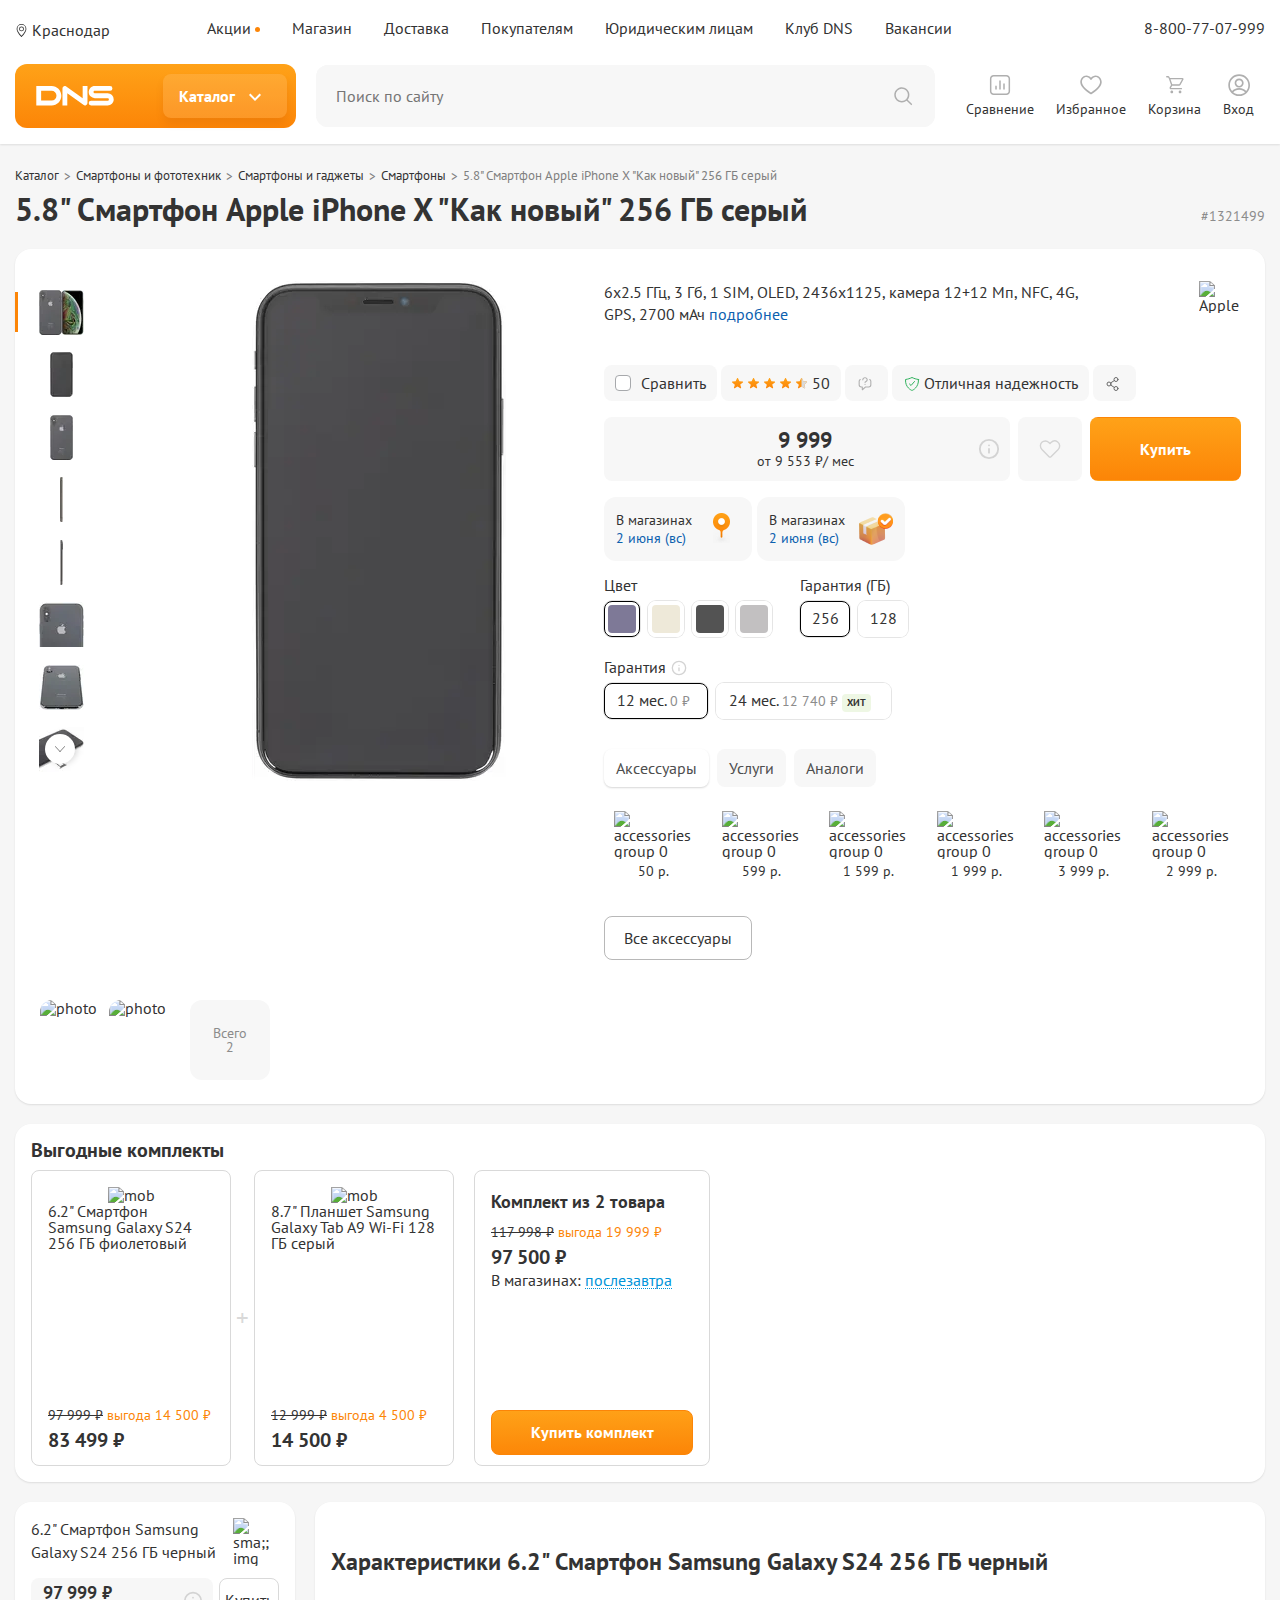
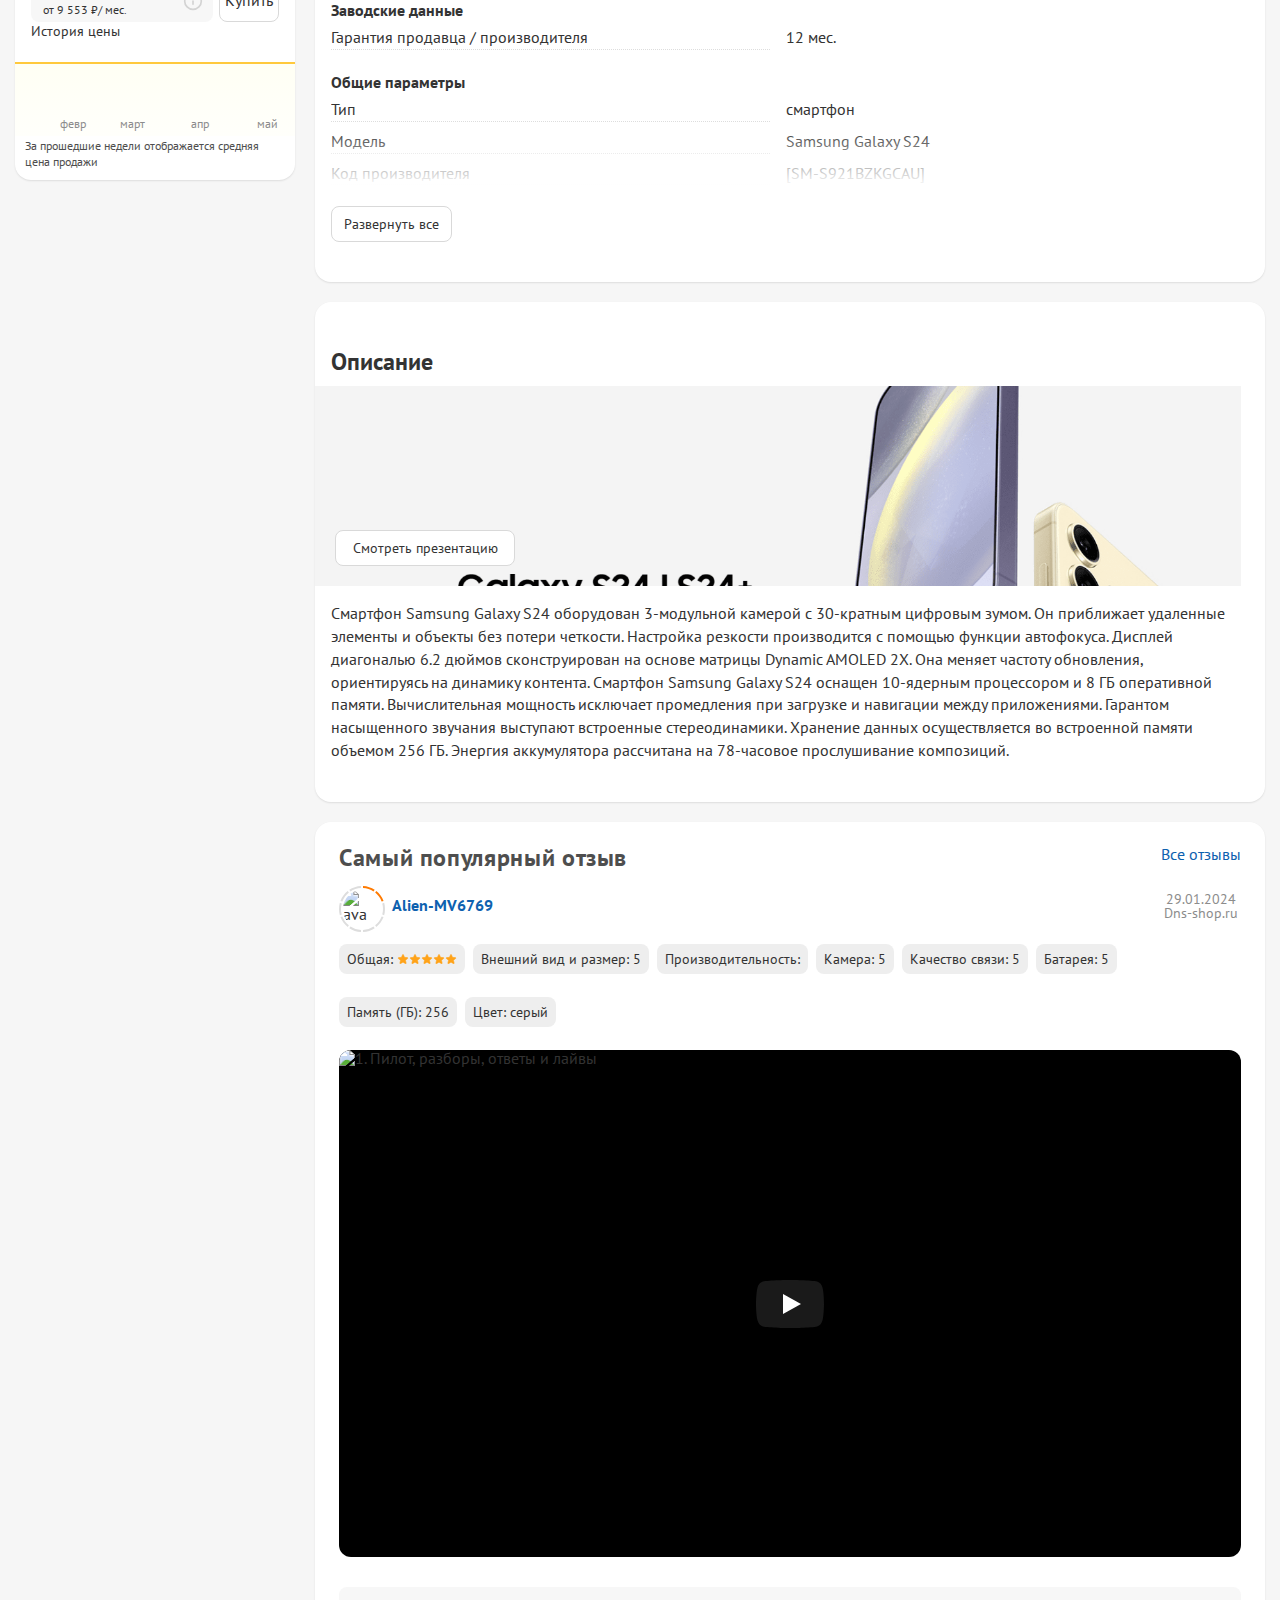
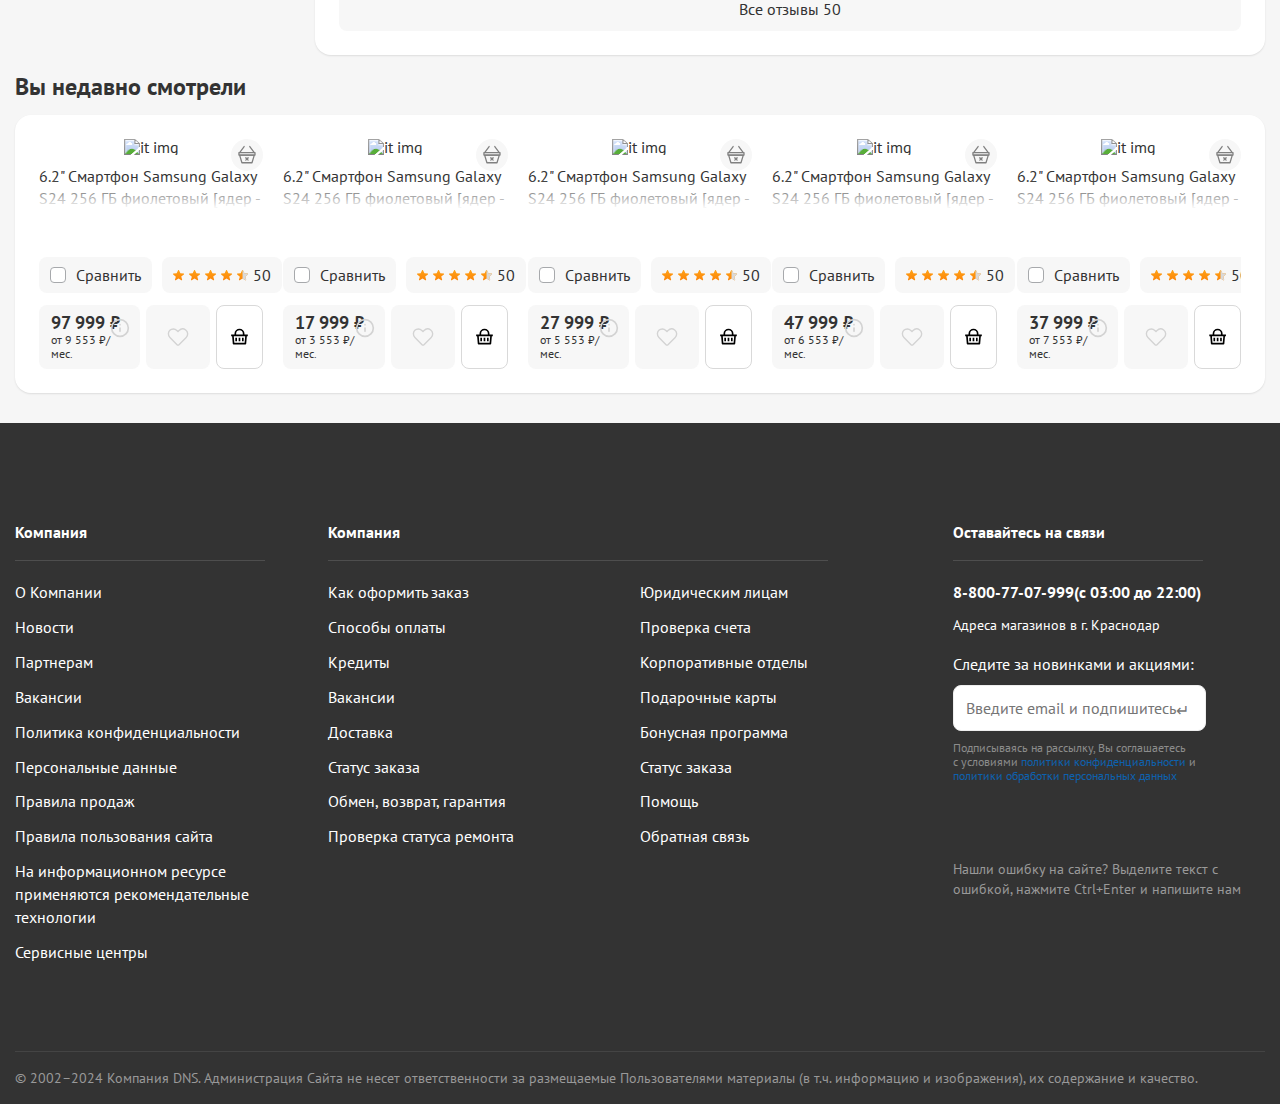
==== testOne.html @ 2e712038 "Add files via upload" ====
<!DOCTYPE html>
<html lang="ru">

<head>
	<title>Главная</title>
	<meta charset="UTF-8">
	<meta name="format-detection" content="telephone=no">
	<!-- <style>body{opacity: 0;}</style> -->
	<link rel="stylesheet" href="css/style.min.css?_v=20240530075408">
	<link rel="shortcut icon" href="favicon.ico">
	<!-- <meta name="robots" content="noindex, nofollow"> -->
	<meta name="viewport" content="width=device-width, initial-scale=1.0">
</head>

<body>
	<div class="wrapper">
		<div class="dns-test">
			<header class="header-dns header">
				<div class="header-dns__container">
					<div class="header-dns__top top-header">
						<div class="top-header__city">
							<button class="top-header__city-wrapper">
								<svg class="bi bi-geo-alt" fill="currentColor" height="16" viewBox="0 0 16 16" width="16" xmlns="http://www.w3.org/2000/svg">
									<path d="M12.166 8.94c-.524 1.062-1.234 2.12-1.96 3.07A31.493 31.493 0 0 1 8 14.58a31.481 31.481 0 0 1-2.206-2.57c-.726-.95-1.436-2.008-1.96-3.07C3.304 7.867 3 6.862 3 6a5 5 0 0 1 10 0c0 .862-.305 1.867-.834 2.94zM8 16s6-5.686 6-10A6 6 0 0 0 2 6c0 4.314 6 10 6 10z" />
									<path d="M8 8a2 2 0 1 1 0-4 2 2 0 0 1 0 4zm0 1a3 3 0 1 0 0-6 3 3 0 0 0 0 6z" />
								</svg> <span>Краснодар</span>
							</button>
						</div>
						<nav class="top-header__nav">
							<ul>
								<li class="top-header__item"><a href="#" class="li top-header__link top-header__link_active">Акции </a>
								</li>
								<li class="top-header__item"><a href="#" class="li top-header__link">Магазин</a></li>
								<li class="top-header__item"><a href="#" class="li top-header__link">Доставка</a></li>
								<li class="top-header__item"><a href="#" class="li top-header__link">Покупателям</a></li>
								<li class="top-header__item"><a href="#" class="li top-header__link">Юридическим лицам</a></li>
								<li class="top-header__item"><a href="#" class="li top-header__link">Клуб DNS</a></li>
								<li class="top-header__item"><a href="#" class="li top-header__link">Вакансии</a></li>
							</ul>
						</nav>
						<div class="top-header__contanc"><a href="tel:8-800-77-07-999" class="top-header__contact"><span>
									8-800-77-07-999</span><span class="top-header__contanct-block">c 03:00 до 22:00</span>
							</a>
						</div>
					</div>
					<div class="header-dns__bottom bottom-header" data-scroll-show>
						<div class='bottom-header__logo-menu'>
							<div class="bottom-header__logo"><span></span>
								<div class="bottom-header__tooltip">Вернуться на главную</div>
							</div>
							<div class="bottom-header__menu-btn"><span>Каталог<svg class="bottom-header__arrow-svg" width="24" height="24" viewBox="0 0 24 24" fill="none" xmlns="http://www.w3.org/2000/svg">
										<path d="M16.594 8.578L18 9.984L12 15.984L6 9.984L7.406 8.578L12 13.172L16.594 8.578Z" fill="#fff">
										</path>
									</svg></span> </div>
						</div>
						<div class="bottom-header__wrapper-inpt"><input type="search" placeholder="Поиск по сайту" name="поиск">
							<sapn class="bottom-header__search"><svg width="24" height="24" fill="none" xmlns="http://www.w3.org/2000/svg">
									<path fill-rule="evenodd" clip-rule="evenodd" d="M10.828 4.75a6.078 6.078 0 100 12.156 6.078 6.078 0 000-12.156zM3.25 10.828a7.578 7.578 0 1113.441 4.801l4.161 4.162a.75.75 0 11-1.06 1.06l-4.162-4.16a7.578 7.578 0 01-12.38-5.862z" fill="#AFAFAF"></path>
								</svg></sapn>
						</div>
						<nav class="bottom-header__nav">
							<a href="#" class="bottom-header__link"><span class="bottom-header__span"><svg width="22" height="22" viewBox="0 0 22 22" fill="none" xmlns="http://www.w3.org/2000/svg">
										<path fill-rule="evenodd" clip-rule="evenodd" d="M4.66797 2.41797C3.42518 2.41797 2.41797 3.42518 2.41797 4.66797V17.332C2.41797 18.5748 3.42518 19.582 4.66797 19.582H17.334C18.5767 19.582 19.5842 18.5747 19.585 17.3315V4.66797C19.585 3.42518 18.5778 2.41797 17.335 2.41797H4.66797ZM0.917969 4.66797C0.917969 2.59676 2.59676 0.917969 4.66797 0.917969H17.335C19.4062 0.917969 21.085 2.59676 21.085 4.66797V17.332C21.0837 19.4027 19.4053 21.082 17.334 21.082H4.66797C2.59676 21.082 0.917969 19.4032 0.917969 17.332V4.66797ZM11.001 6.25097C11.4152 6.25097 11.751 6.58675 11.751 7.00097V14.999C11.751 15.4132 11.4152 15.749 11.001 15.749C10.5868 15.749 10.251 15.4132 10.251 14.999V7.00097C10.251 6.58675 10.5868 6.25097 11.001 6.25097ZM15.001 9.24997C15.4152 9.24997 15.751 9.58576 15.751 9.99997L15.751 14.999C15.751 15.4132 15.4152 15.749 15.001 15.749C14.5868 15.749 14.251 15.4132 14.251 14.999L14.251 9.99997C14.251 9.58575 14.5868 9.24997 15.001 9.24997ZM7.00097 11.583C7.41518 11.583 7.75097 11.9188 7.75097 12.333V14.999C7.75097 15.4132 7.41518 15.749 7.00097 15.749C6.58676 15.749 6.25097 15.4132 6.25097 14.999V12.333C6.25097 11.9188 6.58676 11.583 7.00097 11.583Z" fill="#AFAFAF"></path>
									</svg></span>
								<span>Сравнение</span>
							</a>
							<a href="#" class="bottom-header__link"><span class="bottom-header__span"><svg width="22" height="22" viewBox="0 0 20 18" fill="none" xmlns="http://www.w3.org/2000/svg">
										<path fill-rule="evenodd" clip-rule="evenodd" d="M0.25 6.36912C0.25 3.07041 2.65767 0.25 5.79925 0.25C7.49913 0.25 8.99404 1.08608 10 2.36847C11.0059 1.08613 12.5006 0.25 14.1996 0.25C17.3423 0.25 19.75 3.07167 19.75 6.36912C19.75 7.69532 19.2489 8.97129 18.5251 10.1284C17.7997 11.2883 16.8229 12.3733 15.8015 13.3326C13.7592 15.2508 11.4589 16.7397 10.3901 17.3906C10.1504 17.5365 9.84927 17.5365 9.60965 17.3904C8.54109 16.7391 6.24079 15.2501 4.19851 13.3322C3.17709 12.3729 2.20033 11.288 1.47488 10.1283C0.751138 8.97123 0.25 7.69533 0.25 6.36912ZM5.79925 1.75C3.63983 1.75 1.75 3.73625 1.75 6.36912C1.75 7.31789 2.11117 8.31698 2.74658 9.33278C3.38027 10.3458 4.25947 11.3316 5.22537 12.2387C6.94066 13.8496 8.86662 15.1546 10.0001 15.8678C11.1335 15.1552 13.0594 13.8502 14.7746 12.2392C15.7405 11.3321 16.6197 10.3462 17.2534 9.33299C17.8888 8.31707 18.25 7.3179 18.25 6.36912C18.25 3.73751 16.3602 1.75 14.1996 1.75C12.7203 1.75 11.3843 2.66549 10.6719 4.10155C10.5452 4.35679 10.2849 4.51824 10 4.51824C9.71508 4.51824 9.45476 4.35679 9.32813 4.10155C8.61575 2.66559 7.2798 1.75 5.79925 1.75Z" fill="#AFAFAF"></path>
									</svg></span>
								<span>Избранное</span>
							</a> <a href="#" class="bottom-header__link"><span class="bottom-header__span"><svg data-v-5d9baa8c="" width="24" height="24" viewBox="0 0 24 24" fill="none" xmlns="http://www.w3.org/2000/svg">
										<path data-v-5d9baa8c="" fill-rule="evenodd" clip-rule="evenodd" d="M2.25 3C2.25 2.58579 2.58579 2.25 3 2.25H4.38197C5.04482 2.25 5.65078 2.6245 5.94721 3.21738L5.27639 3.55279L5.94721 3.21738L6.46353 4.25H20.1384C21.0982 4.25 21.6999 5.28685 21.2237 6.12017L17.9391 11.8682C17.6275 12.4135 17.0477 12.75 16.4197 12.75H8.91567L7.59225 14.8675C7.48818 15.034 7.60789 15.25 7.80425 15.25H19C19.4142 15.25 19.75 15.5858 19.75 16C19.75 16.4142 19.4142 16.75 19 16.75H7.80425C6.42974 16.75 5.59176 15.2381 6.32025 14.0725L7.67159 11.9103L5.30898 5.295L4.60557 3.8882C4.56322 3.8035 4.47666 3.75 4.38197 3.75H3C2.58579 3.75 2.25 3.41421 2.25 3ZM7.06427 5.75L9.02855 11.25H16.4197C16.5094 11.25 16.5922 11.2019 16.6368 11.124L19.7076 5.75H7.06427ZM10 19.5C10 20.3284 9.32843 21 8.5 21C7.67157 21 7 20.3284 7 19.5C7 18.6716 7.67157 18 8.5 18C9.32843 18 10 18.6716 10 19.5ZM17.5 21C18.3284 21 19 20.3284 19 19.5C19 18.6716 18.3284 18 17.5 18C16.6716 18 16 18.6716 16 19.5C16 20.3284 16.6716 21 17.5 21Z" fill="#AFAFAF"></path>
									</svg></span>
								<span>Корзина</span>
							</a> <a href="#" class="bottom-header__link"><span class="bottom-header__span"><svg width="15" height="15" viewBox="0 0 20 20" fill="none" xmlns="http://www.w3.org/2000/svg">
										<path fill-rule="evenodd" clip-rule="evenodd" d="M10.125 1.76923C5.51024 1.76923 1.76923 5.51024 1.76923 10.125C1.76923 12.1529 2.49164 14.0121 3.69315 15.4592C5.1592 13.9599 7.12901 12.7237 10.125 12.7237C13.1196 12.7237 15.0895 13.9501 16.5577 15.4581C17.7587 14.0112 18.4808 12.1524 18.4808 10.125C18.4808 5.51024 14.7398 1.76923 10.125 1.76923ZM15.4857 16.5347C14.2262 15.2338 12.6195 14.2429 10.125 14.2429C7.63336 14.2429 6.026 15.24 4.76528 16.5356C6.21605 17.7498 8.08517 18.4808 10.125 18.4808C12.1653 18.4808 14.0348 17.7495 15.4857 16.5347ZM0.25 10.125C0.25 4.67119 4.67119 0.25 10.125 0.25C15.5788 0.25 20 4.67119 20 10.125C20 15.5788 15.5788 20 10.125 20C4.67119 20 0.25 15.5788 0.25 10.125ZM10.125 5.60724C8.68978 5.60724 7.52631 6.77071 7.52631 8.20593C7.52631 9.64114 8.68978 10.8046 10.125 10.8046C11.5602 10.8046 12.7237 9.64114 12.7237 8.20593C12.7237 6.77071 11.5602 5.60724 10.125 5.60724ZM6.00708 8.20593C6.00708 5.93166 7.85073 4.08801 10.125 4.08801C12.3993 4.08801 14.2429 5.93166 14.2429 8.20593C14.2429 10.4802 12.3993 12.3238 10.125 12.3238C7.85073 12.3238 6.00708 10.4802 6.00708 8.20593Z" fill="#AFAFAF"></path>
									</svg></span>
								<span>Вход</span>
							</a>
						</nav>
					</div>

				</div>
			</header>
			<main class="page">
				<div class="page__container">
					<div class="page__breadcrumb"><a href="#" class="page__item-breadcrumb">Каталог</a><a href="#">Смартфоны
							и фототехник</a><a>Смартфоны и гаджеты</a><a href="#">Смартфоны</a><a href="#">5.8" Смартфон Apple
							iPhone X "Как новый" 256 ГБ серый</a>
					</div>
					<h1 class="page__title">5.8" Смартфон Apple iPhone X "Как новый" 256 ГБ серый</h1>
					<div class="page__wrapper-contetn">
						<div class="page__code-id">#1321499</div>
						<div class="page__w-t">
							<div class="page__slider slider-item">
								<div class="page__slider-wrapper">
									<div class="slider-th__slider">
										<div class="slider-th__swiper">
											<div class=" slider-th__slide _active-slide" data-id-img="0">
												<img src="img/slider-dns/11.webp" data-id-img="0" />
											</div>
											<div class=" slider-th__slide " data-id-img="1">
												<img src="img/slider-dns/22.webp" data-id-img="1" />
											</div>
											<div class=" slider-th__slide" data-id-img="2">
												<img src="img/slider-dns/33.webp" data-id-img="2" />
											</div>
											<div class=" slider-th__slide" data-id-img="3">
												<img src="img/slider-dns/44.webp" data-id-img="3" />
											</div>
											<div class=" slider-th__slide" data-id-img="4">
												<img src="img/slider-dns/55.webp" data-id-img="4" />
											</div>
											<div class=" slider-th__slide" data-id-img="5">
												<img src="img/slider-dns/66.webp" data-id-img="5" />
											</div>
											<div class=" slider-th__slide" data-id-img="6">
												<img src="img/slider-dns/77.webp" data-id-img="6" />
											</div>
											<div class=" slider-th__slide" data-id-img="7">
												<img src="img/slider-dns/88.webp" data-id-img="7" />
											</div>
											<div class=" slider-th__slide" data-id-img="8">
												<img src="img/slider-dns/99.webp" data-id-img="8" />
											</div>
											<div class=" slider-th__slide" data-id-img="9">
												<img src="img/slider-dns/100.webp" data-id-img="9" />
											</div>
										</div>
										<div class="slider-th__nav">
											<div class="slider-th__prev">


												<?xml version="1.0" ?>

											</div>
											<div class="slider-th__next"></div>
										</div>
									</div>
								</div>

								<div class="page__img-slide"><img src="img/slider-dns/1.webp" alt="slide"></div>

							</div>
							<div class="page__it-info info-item">
								<div class="info-item__top">
									<div class="info-item__text-top">6x2.5 ГГц, 3 Гб, 1 SIM, OLED, 2436x1125, камера 12+12 Мп,
										NFC,
										4G, GPS, 2700 мАч <a href="#" class="info-item__link-top">подробнее</a></div>
									<div class="info-item__item-logo">
										<img src="https://c.dns-shop.ru/thumb/st4/fit_width/110/110/74ca1444edfa41244a89db6cdf449be9/9dc3e2df9326ce99e332feb4ee5f86ef3e2d7612ef75ea927683d6d7c70e6a9b.png" alt="Apple">
									</div>
								</div>
								<div class="info-item__one-block">
									<div class="checkbox info-item__checkbox">
										<input id="c_1" data-error="Ошибка" class="checkbox__input" type="checkbox" value="1" name="form[]">
										<label for="c_1" class="checkbox__label"><span class="checkbox__text">Сравнить</span></label>
									</div>
									<a href="#" class="info-item__rating">
										<div class="info-item__it-rat"></div>
										<div class="info-item__it-rat"></div>
										<div class="info-item__it-rat"></div>
										<div class="info-item__it-rat"></div>
										<div class="info-item__it-rat info-item__it-rat_fin"></div>
										<span>50</span>
									</a>
									<a href="#" class="info-item__ques"></a>
									<a href="#" class="info-item__reliability">Отличная надежность</a>
									<a href="#" class="info-item__share"></a>
								</div>
								<div class="info-item__two-block">
									<button class="info-item__price-block">
										<div class="info-item__price">9 999</div>
										<div class="info-item__split">от 9 553 ₽/ мес</div>
									</button>
									<div class="info-item__favorite"></div>
									<button class="info-item__buy-btn">Купить</button>
								</div>
								<div class="info-item__three-block">
									<div class="info-item__tb-m">
										<div class="info-item__tt">В магазинах</div>
										<a href="#" class="info-item__tdl">2 июня (вс)</a>
									</div>
									<div class="info-item__tb-m info-item__tb-m_box">
										<div class="info-item__tt">В магазинах</div>
										<a href="#" class="info-item__tdl">2 июня (вс)</a>
									</div>
								</div>

								<div class="info-item__four">
									<div>
										<div class="info-item__four-title">Цвет</div>
										<div class="options">
											<div class="options__item">
												<input hidden id="o_123" class="options__input" checked type="radio" value="1" name="option">
												<label for="o_123" class="options__label"><span class="options__text"></span></label>
											</div>
											<div class="options__item">
												<input hidden id="o_2222" class="options__input" type="radio" value="2" name="option">
												<label for="o_2222" class="options__label options__label_two"><span class="options__text"></span></label>
											</div>
											<div class="options__item">
												<input hidden id="o_3333" class="options__input" type="radio" value="3" name="option">
												<label for="o_3333" class="options__label options__label_tree"><span class="options__text"></span></label>
											</div>
											<div class="options__item">
												<input hidden id="o_4444" class="options__input" type="radio" value="4" name="option">
												<label for="o_4444" class="options__label options__label_four"><span class="options__text"></span></label>
											</div>
										</div>
									</div>
									<div>
										<div class="info-item__four-title">Гарантия (ГБ)</div>
										<div class="options">
											<div class="options__item">
												<input hidden id="o_11" class="options__input" checked type="radio" value="1" name="option2">
												<label for="o_11" class="options__label options__label_five"><span class="options__text"></span></label>
											</div>
											<div class="options__item">
												<input hidden id="o_22" class="options__input" type="radio" value="2" name="option2">
												<label for="o_22" class="options__label options__label_six"><span class="options__text"></span></label>
											</div>
										</div>
									</div>
								</div>
								<div class="info-item__five">
									<div class="info-item__four-title info-item__four-title_ii">Гарантия</div>
									<div class="options">
										<div class="options__item">
											<input hidden id="o_111" class="options__input" checked type="radio" value="1" name="option3">
											<label for="o_111" class="options__label options__label_seven"><span class="options__text">12 мес.
													<span class="options__text_gray">0 ₽</span></span></label>
										</div>
										<div class="options__item">
											<input hidden id="o_222" class="options__input" type="radio" value="2" name="option3">
											<label for="o_222" class="options__label options__label_eati"><span class="options__text">24 мес.
													<span class="options__text_gray"> 12 740 ₽</span>
													<span class="options__text_hit">ХИТ</span></span></label>
										</div>
									</div>
								</div>
								<div class="info-item__six">
									<button class="info-item__sb info-item__sb_actv">Аксессуары</button>
									<button class="info-item__sb">Услуги</button>
									<button class="info-item__sb">Аналоги</button>
								</div>
								<div class="info-item__seven">
									<a href="#" class="info-item__slink">
										<div><img src="https://c.dns-shop.ru/thumb/st1/fit/50/50/50a514a323d9f4829927a624447170f7/bffe29e70b9fde2b988618e23512e57cf1388b3bcfd261fb86c359dccea4d9c7.jpg.webp" alt="accessories group 0"></div>
										<div class="info-item__sprice">50 p.</div>
									</a>
									<a href="#" class="info-item__slink">
										<div><img src="https://c.dns-shop.ru/thumb/st4/fit/50/50/7d91aff4eb0056a418ef018da6849f6f/51b696cea40fa5442dbaf851234b5c8f4166e314b988348ef5434af71cd098be.jpg.webp" alt="accessories group 0"></div>
										<div class="info-item__sprice">599 p.</div>
									</a>
									<a href="#" class="info-item__slink">
										<div><img src="https://c.dns-shop.ru/thumb/st4/fit/50/50/b222c27f23176c4e78f4c47278a4ac1c/953ad7db5b810bb8e6006ac7880217c45f94dd229622e49cb380b69e44bb3226.jpg.webp" alt="accessories group 0"></div>
										<div class="info-item__sprice">1 599 p.</div>
									</a>
									<a href="#" class="info-item__slink">
										<div><img src="https://c.dns-shop.ru/thumb/st4/fit/50/50/e4bf60add392683ba16f649fe902e634/4d2b28f23a37b96c02f2fb6d00295d0aa4496bca8b3d3540855f6e97065ef799.jpg.webp" alt="accessories group 0"></div>
										<div class="info-item__sprice">1 999 p.</div>
									</a>
									<a href="#" class="info-item__slink">
										<div><img src="https://c.dns-shop.ru/thumb/st4/fit/50/50/906c4fe2b5c2c4ff4cb7cb70dda93ca9/cc04bc79ce8b492f72ab381a26ed65d745dc2d19c963ba30971cfedaf474292c.jpg.webp" alt="accessories group 0"></div>
										<div class="info-item__sprice">3 999 p.</div>
									</a>
									<a href="#" class="info-item__slink">
										<div><img src="https://c.dns-shop.ru/thumb/st4/fit/50/50/cd514d409f6ce267c31c5000ec3f53d7/8f138f94d31dd8c830b0caf6150995cf8ebb827f0b30a9a0667cc4db58e94e9d.jpg.webp" alt="accessories group 0"></div>
										<div class="info-item__sprice">2 999 p.</div>
									</a>
								</div>
								<a href="#" class="info-item__all-acc">Все аксессуары</a>
							</div>
						</div>
						<div class="page__bottom"><img src="https://c.dns-shop.ru/thumb/st4/crop/80/80/d093c20e916c4c80069b39b39b9e9e21/a7000b8209a0178cbed8803bba39d57db4cda8cedee566d67f6c349f0269256c.jpeg.webp" alt="photo"><img src="https://c.dns-shop.ru/thumb/st4/crop/80/80/36ea8f4e72b0ae074b64371eec7c348d/8cdefee8090daf55e63669af47abcda0de5eb106c14c6894d70c6459800ad05b.jpeg.webp" alt="photo">
							<a href="#" class="page__all-photo">Всего<br>
								2</a>
						</div>
					</div>
					<div class="page__wrapper-contetn _pn">
						<div class="page__two-b it-card">
							<div class="it-card__title">Выгодные комплекты</div>

							<div class="it-card__items">
								<div class="it-card__item">
									<div class="it-card__img">
										<img src="https://c.dns-shop.ru/thumb/st1/fit/200/200/b96ee0386df2f5383b995136b10d669a/b0571f1fd2a3e586a802da8d1c94b84eed285d37c9169cd7ab068cb5fb10b948.jpg" alt="mob">
									</div>
									<a href="#" class="it-card__link">6.2" Смартфон Samsung Galaxy S24 256 ГБ фиолетовый</a>
									<div class="it-card__bottom">
										<span>
											97 999 ₽</span>
										<span>выгода 14 500 ₽</span>
									</div>
									<div class="it-card__price">83 499 ₽</div>
								</div>
								<div class="it-card__plus">+</div>
								<div class="it-card__item">
									<div class="it-card__img">
										<img src="https://c.dns-shop.ru/thumb/st1/fit/200/200/1edd7a24982a9e755522bee86704f031/1c51d67f77116bbc3c819a7856e869faf488189f24279b54eaba0eb193b5f093.jpg" alt="mob">
									</div>
									<a href="#" class="it-card__link">8.7" Планшет Samsung Galaxy Tab A9 Wi-Fi 128 ГБ серый</a>
									<div class="it-card__bottom">
										<span>
											12 999 ₽</span>
										<span>выгода 4 500 ₽</span>
									</div>
									<div class="it-card__price">14 500 ₽</div>
								</div>
								<div class="it-card__item it-card__item_f">

									<div class="it-card__tit">Комплект из 2 товара</div>
									<div class="it-card__bottom">
										<span>
											117 998 ₽</span>
										<span>выгода 19 999 ₽</span>
									</div>
									<div class="it-card__price">97 500 ₽</div>
									<div class="it-card__ld">В магазинах: <a href="#">послезавтра</a></div>
									<button class="it-card__btn">Купить комплект</button>
								</div>
							</div>
						</div>
					</div>
					<div class="page__mid " data-sticky data-sticky-top="110px" data-sticky-bottom="0px">
						<div class=" small-one _smal-block ">
							<div class="page__wrapper-contetn _smal-block  _pn" data-sticky-item>
								<div class="small-one__wt">
									<div class="small-one__one">
										<a href="#" class="small-one__link">6.2" Смартфон Samsung Galaxy S24 256 ГБ черный</a>
										<div class="small-one__img"><img src="https://c.dns-shop.ru/thumb/st4/fit/60/60/4eca47decd05041318b204915a1f37d6/2c084e42f63f4d9dadcb32a1c197f1557e309a09d0b226478f1eb3f73510454a.jpg" alt="sma;; img"></div>
									</div>
									<div class="small-one__two_d">
										<div class="small-one__pb">
											<div class="small-one__price">97 999 ₽</div>
											<div class="small-one__prid">от 9 553 ₽/ мес.</div>
										</div>
										<button class="small-one__btn">Купить</button>
									</div>
									<div class="small-one__hist-pri">История цены</div>
								</div>
								<svg version="1.1" baseProfile="full" xmlns="http://www.w3.org/2000/svg" xmlns:xlink="http://www.w3.org/1999/xlink" xmlns:ev="http://www.w3.org/2001/xml-events" width="100%" height="78">
									<defs>
										<linearGradient id="pph-lg_mtil1" x1="0" x2="0" y1="0" y2="1">
											<stop offset="0%" stop-color="#fffff4"></stop>
											<stop offset="100%" stop-color="#fff"></stop>
										</linearGradient>
									</defs>
									<g class="gradient">
										<path d="M0,5L5,5L5,5L20,5L35,5L50,5L65,5L80,5L95,5L110,5L125,5L140,5L155,5L170,5L185,5L200,5L215,5L230,5L245,5L260,5L275,5L280,5,L280,124L0,124Z" fill="url(#pph-lg_mtil1)" stroke="none" stroke-width="0"></path>
									</g>
									<g class="price-graph">
										<path d="M0,5L5,5" style="" fill="none" stroke-width="2" stroke="#FFC93D"></path>
										<path d="M5,5L20,5" style="" fill="none" stroke-width="2" stroke="#FFC93D"></path>
										<path d="M20,5L35,5" style="" fill="none" stroke-width="2" stroke="#FFC93D"></path>
										<path d="M35,5L50,5" style="" fill="none" stroke-width="2" stroke="#FFC93D"></path>
										<path d="M50,5L65,5" style="" fill="none" stroke-width="2" stroke="#FFC93D"></path>
										<path d="M65,5L80,5" style="" fill="none" stroke-width="2" stroke="#FFC93D"></path>
										<path d="M80,5L95,5" style="" fill="none" stroke-width="2" stroke="#FFC93D"></path>
										<path d="M95,5L110,5" style="" fill="none" stroke-width="2" stroke="#FFC93D"></path>
										<path d="M110,5L125,5" style="" fill="none" stroke-width="2" stroke="#FFC93D"></path>
										<path d="M125,5L140,5" style="" fill="none" stroke-width="2" stroke="#FFC93D"></path>
										<path d="M140,5L155,5" style="" fill="none" stroke-width="2" stroke="#FFC93D"></path>
										<path d="M155,5L170,5" style="" fill="none" stroke-width="2" stroke="#FFC93D"></path>
										<path d="M170,5L185,5" style="" fill="none" stroke-width="2" stroke="#FFC93D"></path>
										<path d="M185,5L200,5" style="" fill="none" stroke-width="2" stroke="#FFC93D"></path>
										<path d="M200,5L215,5" style="" fill="none" stroke-width="2" stroke="#FFC93D"></path>
										<path d="M215,5L230,5" style="" fill="none" stroke-width="2" stroke="#FFC93D"></path>
										<path d="M230,5L245,5" style="" fill="none" stroke-width="2" stroke="#FFC93D"></path>
										<path d="M245,5L260,5" style="" fill="none" stroke-width="2" stroke="#FFC93D"></path>
										<path d="M260,5L275,5" style="" fill="none" stroke-width="2" stroke="#FFC93D"></path>
										<path d="M275,5L280,5" style="" fill="none" stroke-width="2" stroke="#FFC93D"></path>
										<circle class="product-price-history__circle" opacity="0" cx="275" cy="5" r="4" fill="#fff" stroke="#ffa319" stroke-width="2"></circle>
									</g>
									<g class="months"><text x="57.5" y="70" font-size="12" fill="#8c8c8c" text-anchor="middle">февр</text><text x="117.5" y="70" font-size="12" fill="#8c8c8c" text-anchor="middle">март</text><text x="185" y="70" font-size="12" fill="#8c8c8c" text-anchor="middle">апр</text><text x="252.5" y="70" font-size="12" fill="#8c8c8c" text-anchor="middle">май</text></g>
								</svg>
								<div class="small-one__text-b">За прошедшие недели отображается средняя цена продажи</div>
							</div>
						</div>
						<div class=" _big-block">
							<div class="page__wrapper-contetn characteristics">
								<div class="characteristics__wr">
									<div class="characteristics__title">Характеристики 6.2" Смартфон Samsung Galaxy S24 256 ГБ
										черный</div>
									<div data-showmore class="characteristics__sh-block">
										<div data-showmore-content="200" class="characteristics__content">
											<div class="characteristics__it-block">
												<div class="characteristics__item-tit">Заводские данные</div>
												<div class="characteristics__item-prop"><span>Гарантия продавца /
														производителя</span><span>12 мес.</span>
												</div>
												<div class="characteristics__it-block">
													<div class="characteristics__item-tit">Общие параметры</div>
													<div class="characteristics__item-prop"><span>Тип</span><span>смартфон</span>
													</div>
													<div class="characteristics__item-prop"><span>Модель</span><span>Samsung Galaxy
															S24</span>
													</div>
													<div class="characteristics__item-prop"><span>Код
															производителя</span><span>[SM-S921BZKGCAU]</span>
													</div>
													<div class="characteristics__item-prop"><span>Год
															релиза</span><span>2024</span>
													</div>
												</div>
												<div class="characteristics__it-block">
													<div class="characteristics__item-tit">Внешний вид</div>
													<div class="characteristics__item-prop"><span>Цвет задней
															панели</span><span>черный</span>
													</div>
													<div class="characteristics__item-prop"><span>Цвет
															граней</span><span>черный</span>
													</div>
													<div class="characteristics__item-prop"><span>Цвет, заявленный
															производителем</span><span>черный</span>
													</div>
												</div>
												<div class="characteristics__it-block">
													<div class="characteristics__item-tit">Мобильная связь</div>
													<div class="characteristics__item-prop"><span>Диапазоны частот
															2G</span><span>GSM 850 (B5), GSM 900 (B8), GSM 1800 (B3), GSM 1900
															(B2)</span>
													</div>
													<div class="characteristics__item-prop"><span>Диапазоны частот
															3G</span><span> UMTS 850 (B5), UMTS 900 (B8), UMTS 1700 (B4), UMTS 1900
															(B2),
															UMTS 2100 (B1)</span>
													</div>
													<div class="characteristics__item-prop"><span>Поддержка сетей 4G
															(LTE)</span><span>есть</span>
													</div>
													<div class="characteristics__item-prop"><span>Диапазоны частот 4G
															(LTE)</span><span> FDD-LTE 700 (B12), FDD-LTE 700 (B13), FDD-LTE 700 (B17),
															FDD-LTE 700 (B28), FDD-LTE 800 (B20), FDD-LTE 850 (B5), FDD-LTE 850 (B18),
															FDD-LTE 850 (B19), FDD-LTE 850 (B26), FDD-LTE 900 (B8), FDD-LTE 1500 (B32),
															FDD-LTE 1700 (B4), FDD-LTE 1700 (B66), FDD-LTE 1800 (B3), FDD-LTE 1900
															(B2),
															FDD-LTE 1900 (B25), FDD-LTE 2100 (B1), FDD-LTE 2600 (B7), TDD-LTE 1900
															(B39),
															TDD-LTE 2300 (B40), TDD-LTE 2500 (B41), TDD-LTE 2600 (B38)</span>
													</div>
												</div>
											</div>
										</div>
										<button data-showmore-button type="button" class="characteristics__more"><span>Развернуть
												все
											</span><span>Свернуть</span></button>
									</div>
								</div>
							</div>
							<div class="page__wrapper-contetn description-it">
								<div class="description-it__tit">Описание</div>
								<div class="description-it__img"><img src="img/12.png" alt="Описание">
									<a href="#" class="description-it__btn-l">Смотреть презентацию</a>
								</div>
								<p class="description-it__text">Смартфон Samsung Galaxy S24 оборудован 3-модульной камерой с
									30-кратным цифровым зумом. Он приближает удаленные элементы и объекты без потери четкости.
									Настройка резкости производится с помощью функции автофокуса. Дисплей диагональю 6.2 дюймов
									сконструирован на основе матрицы Dynamic AMOLED 2X. Она меняет частоту обновления,
									ориентируясь на динамику контента.
									Смартфон Samsung Galaxy S24 оснащен 10-ядерным процессором и 8 ГБ оперативной памяти.
									Вычислительная мощность исключает промедления при загрузке и навигации между приложениями.
									Гарантом насыщенного звучания выступают встроенные стереодинамики. Хранение данных
									осуществляется во встроенной памяти объемом 256 ГБ. Энергия аккумулятора рассчитана на
									78-часовое прослушивание композиций.</p>
							</div>
							<div class="page__wrapper-contetn review">
								<div class="review__pb">
									<a href="#" class="review__all">Все отзывы</a>
									<div class="review__date-pb">29.01.2024 <br>
										Dns-shop.ru</div>
								</div>
								<div class="review__tit">Самый популярный отзыв</div>
								<div class="review__user-b">
									<div class="review__ava-user">
										<img src="https://c.dns-shop.ru/thumb/st1/crop/300/300/ed1f451a55b27aa6e59a893ae9603584/34e64784ace9617b52a5d61dbeaae3d895d026557733c47d7074d99d055168e9.jpg" alt="ava">
										<svg width="46" height="46" viewBox="0 0 46 46" fill="none" xmlns="http://www.w3.org/2000/svg">
											<path fill="#ff7a00" d="M24 0V2.00204C27.8746 2.18368 31.4746 3.41533 34.5218 5.41884L35.6987 3.79902C32.3195 1.55719 28.3136 0.184532 24 0Z">
											</path>
											<path fill="#ff7a00" d="M36.1719 6.62223C39.0553 8.94719 41.3113 12.019 42.6459 15.5438L44.5505 14.9249C43.0764 10.982 40.5511 7.55205 37.3158 4.97588L36.7536 5.74965L36.1719 6.62223Z">
											</path>
											<path fill="#ddd" d="M44 22.9787C44 24.8935 43.7437 26.7484 43.2636 28.5111L45.1682 29.1299C45.7103 27.172 46 25.1091 46 22.9787C46 20.8481 45.7103 18.7852 45.1682 16.8271L43.2635 17.446C43.7437 19.2087 44 21.0638 44 22.9787Z">
											</path>
											<path fill="#ddd" d="M42.646 30.4133C41.3063 33.9516 39.0382 37.0334 36.139 39.3615L37.3159 40.9813C40.5512 38.4051 43.0765 34.9751 44.5506 31.0322L42.646 30.4133Z">
											</path>
											<path fill="#ddd" d="M34.5219 40.5384C31.4746 42.5419 27.8746 43.7736 24 43.9553V45.9573C28.3137 45.7728 32.3196 44.4001 35.6988 42.1582L34.5219 40.5384Z">
											</path>
											<path fill="#ddd" d="M22 43.9553C18.1254 43.7736 14.5254 42.542 11.4781 40.5384L10.3012 42.1582C13.6805 44.4001 17.6864 45.7728 22 45.9573V43.9553Z">
											</path>
											<path fill="#ddd" d="M9.861 39.3615C6.96184 37.0334 4.69376 33.9516 3.35407 30.4134L1.44945 31.0323C2.92358 34.9752 5.44879 38.4052 8.68413 40.9813L9.861 39.3615Z">
											</path>
											<path fill="#ddd" d="M2 22.9787C2 21.0638 2.2563 19.2087 2.73646 17.446L0.831849 16.8271C0.289697 18.7852 0 20.8481 0 22.9787C0 25.1091 0.289675 27.172 0.831787 29.1299L2.7364 28.5111C2.25628 26.7484 2 24.8935 2 22.9787Z">
											</path>
											<path fill="#ddd" d="M3.35411 15.5438C4.69383 12.0056 6.96192 8.92379 9.86111 6.5957L8.68424 4.97588C5.44888 7.55205 2.92365 10.982 1.44949 14.9249L3.35411 15.5438Z">
											</path>
											<path fill="#ddd" d="M10.3013 3.79901C13.6805 1.55718 17.6864 0.184532 22 0V2.00204C18.1254 2.18368 14.5255 3.41532 11.4782 5.41883L10.3013 3.79901Z">
											</path>
										</svg>
									</div>
									<a href="#" class="review__name-user">Alien-MV6769</a>
								</div>
								<div class="review__item">
									<div class="review__top top-review">
										<div class="top-review__it">Общая:<span>

												<span class="top-review__star" data-state="selected"><svg width="22px" height="21px" viewBox="0 0 22 21" version="1.1" xmlns="http://www.w3.org/2000/svg">
														<g stroke="none" stroke-width="1" fill="none" fill-rule="evenodd">
															<path d="M11,17.1483333 L16.1810004,20.2753773 C16.6538365,20.5607621 17.268496,20.4088029 17.5538808,19.9359669 C17.6885693,19.7128101 17.7308035,19.4458833 17.6715868,19.1920461 L16.2966667,13.2983333 L20.8752723,9.3318856 C21.2927035,8.9702648 21.3379468,8.3387183 20.9763259,7.9212871 C20.8056446,7.7242638 20.5647759,7.6016755 20.3050362,7.5796391 L14.2783333,7.0683333 L11.9207179,1.50570331 C11.7052005,0.99720486 11.1182696,0.75969683 10.6097711,0.97521427 C10.3707977,1.07649865 10.1805665,1.26672985 10.0792821,1.50570331 L7.7216667,7.0683333 L1.69496379,7.5796391 C1.144656,7.6263273 0.73639162,8.1102881 0.78307976,8.6605959 C0.80511609,8.9203356 0.92770441,9.1612042 1.12472773,9.3318856 L5.70333333,13.2983333 L4.32841315,19.1920461 C4.20294189,19.7298893 4.53723546,20.267612 5.07507876,20.3930833 C5.32891596,20.4523 5.5958428,20.4100658 5.81899958,20.2753773 L11,17.1483333 Z" fill="#000000"></path>
														</g>
													</svg></span><span class="top-review__star" data-state="selected"><svg width="22px" height="21px" viewBox="0 0 22 21" version="1.1" xmlns="http://www.w3.org/2000/svg">
														<g stroke="none" stroke-width="1" fill="none" fill-rule="evenodd">
															<path d="M11,17.1483333 L16.1810004,20.2753773 C16.6538365,20.5607621 17.268496,20.4088029 17.5538808,19.9359669 C17.6885693,19.7128101 17.7308035,19.4458833 17.6715868,19.1920461 L16.2966667,13.2983333 L20.8752723,9.3318856 C21.2927035,8.9702648 21.3379468,8.3387183 20.9763259,7.9212871 C20.8056446,7.7242638 20.5647759,7.6016755 20.3050362,7.5796391 L14.2783333,7.0683333 L11.9207179,1.50570331 C11.7052005,0.99720486 11.1182696,0.75969683 10.6097711,0.97521427 C10.3707977,1.07649865 10.1805665,1.26672985 10.0792821,1.50570331 L7.7216667,7.0683333 L1.69496379,7.5796391 C1.144656,7.6263273 0.73639162,8.1102881 0.78307976,8.6605959 C0.80511609,8.9203356 0.92770441,9.1612042 1.12472773,9.3318856 L5.70333333,13.2983333 L4.32841315,19.1920461 C4.20294189,19.7298893 4.53723546,20.267612 5.07507876,20.3930833 C5.32891596,20.4523 5.5958428,20.4100658 5.81899958,20.2753773 L11,17.1483333 Z" fill="#000000"></path>
														</g>
													</svg></span><span class="top-review__star" data-state="selected"><svg width="22px" height="21px" viewBox="0 0 22 21" version="1.1" xmlns="http://www.w3.org/2000/svg">
														<g stroke="none" stroke-width="1" fill="none" fill-rule="evenodd">
															<path d="M11,17.1483333 L16.1810004,20.2753773 C16.6538365,20.5607621 17.268496,20.4088029 17.5538808,19.9359669 C17.6885693,19.7128101 17.7308035,19.4458833 17.6715868,19.1920461 L16.2966667,13.2983333 L20.8752723,9.3318856 C21.2927035,8.9702648 21.3379468,8.3387183 20.9763259,7.9212871 C20.8056446,7.7242638 20.5647759,7.6016755 20.3050362,7.5796391 L14.2783333,7.0683333 L11.9207179,1.50570331 C11.7052005,0.99720486 11.1182696,0.75969683 10.6097711,0.97521427 C10.3707977,1.07649865 10.1805665,1.26672985 10.0792821,1.50570331 L7.7216667,7.0683333 L1.69496379,7.5796391 C1.144656,7.6263273 0.73639162,8.1102881 0.78307976,8.6605959 C0.80511609,8.9203356 0.92770441,9.1612042 1.12472773,9.3318856 L5.70333333,13.2983333 L4.32841315,19.1920461 C4.20294189,19.7298893 4.53723546,20.267612 5.07507876,20.3930833 C5.32891596,20.4523 5.5958428,20.4100658 5.81899958,20.2753773 L11,17.1483333 Z" fill="#000000"></path>
														</g>
													</svg></span><span class="top-review__star" data-state="selected"><svg width="22px" height="21px" viewBox="0 0 22 21" version="1.1" xmlns="http://www.w3.org/2000/svg">
														<g stroke="none" stroke-width="1" fill="none" fill-rule="evenodd">
															<path d="M11,17.1483333 L16.1810004,20.2753773 C16.6538365,20.5607621 17.268496,20.4088029 17.5538808,19.9359669 C17.6885693,19.7128101 17.7308035,19.4458833 17.6715868,19.1920461 L16.2966667,13.2983333 L20.8752723,9.3318856 C21.2927035,8.9702648 21.3379468,8.3387183 20.9763259,7.9212871 C20.8056446,7.7242638 20.5647759,7.6016755 20.3050362,7.5796391 L14.2783333,7.0683333 L11.9207179,1.50570331 C11.7052005,0.99720486 11.1182696,0.75969683 10.6097711,0.97521427 C10.3707977,1.07649865 10.1805665,1.26672985 10.0792821,1.50570331 L7.7216667,7.0683333 L1.69496379,7.5796391 C1.144656,7.6263273 0.73639162,8.1102881 0.78307976,8.6605959 C0.80511609,8.9203356 0.92770441,9.1612042 1.12472773,9.3318856 L5.70333333,13.2983333 L4.32841315,19.1920461 C4.20294189,19.7298893 4.53723546,20.267612 5.07507876,20.3930833 C5.32891596,20.4523 5.5958428,20.4100658 5.81899958,20.2753773 L11,17.1483333 Z" fill="#000000"></path>
														</g>
													</svg></span><span class="top-review__star" data-state="selected"><svg width="22px" height="21px" viewBox="0 0 22 21" version="1.1" xmlns="http://www.w3.org/2000/svg">
														<g stroke="none" stroke-width="1" fill="none" fill-rule="evenodd">
															<path d="M11,17.1483333 L16.1810004,20.2753773 C16.6538365,20.5607621 17.268496,20.4088029 17.5538808,19.9359669 C17.6885693,19.7128101 17.7308035,19.4458833 17.6715868,19.1920461 L16.2966667,13.2983333 L20.8752723,9.3318856 C21.2927035,8.9702648 21.3379468,8.3387183 20.9763259,7.9212871 C20.8056446,7.7242638 20.5647759,7.6016755 20.3050362,7.5796391 L14.2783333,7.0683333 L11.9207179,1.50570331 C11.7052005,0.99720486 11.1182696,0.75969683 10.6097711,0.97521427 C10.3707977,1.07649865 10.1805665,1.26672985 10.0792821,1.50570331 L7.7216667,7.0683333 L1.69496379,7.5796391 C1.144656,7.6263273 0.73639162,8.1102881 0.78307976,8.6605959 C0.80511609,8.9203356 0.92770441,9.1612042 1.12472773,9.3318856 L5.70333333,13.2983333 L4.32841315,19.1920461 C4.20294189,19.7298893 4.53723546,20.267612 5.07507876,20.3930833 C5.32891596,20.4523 5.5958428,20.4100658 5.81899958,20.2753773 L11,17.1483333 Z" fill="#000000"></path>
														</g>
													</svg></span>
											</span></div>
										<div class="top-review__it">Внешний вид и размер: <span>5</span></div>
										<div class="top-review__it">Производительность: <span></span></div>
										<div class="top-review__it">Камера: <span></span>5</div>
										<div class="top-review__it">Качество связи: <span></span>5</div>
										<div class="top-review__it">Батарея: <span></span>5</div>
									</div>
								</div>
								<div class="review__item">
									<div class="review__top top-review">
										<div class="top-review__it">Память (ГБ): <span>256</span></div>
										<div class="top-review__it">Цвет: <span>серый</span></div>
									</div>
								</div>
								<div class="video">
									<a class="video__link" href="https://youtu.be/IqH9C2a4QNs">
										<picture>
											<source srcset="https://i.ytimg.com/vi_webp/IqH9C2a4QNs/maxresdefault.webp" type="image/webp">
											<img class="video__media" src="https://i.ytimg.com/vi/IqH9C2a4QNs/maxresdefault.jpg" alt="1. Пилот, разборы, ответы и лайвы">
										</picture>
									</a>
									<button class="video__button" aria-label="Запустить видео">
										<svg width="68" height="48" viewBox="0 0 68 48">
											<path class="video__button-shape" d="M66.52,7.74c-0.78-2.93-2.49-5.41-5.42-6.19C55.79,.13,34,0,34,0S12.21,.13,6.9,1.55 C3.97,2.33,2.27,4.81,1.48,7.74C0.06,13.05,0,24,0,24s0.06,10.95,1.48,16.26c0.78,2.93,2.49,5.41,5.42,6.19 C12.21,47.87,34,48,34,48s21.79-0.13,27.1-1.55c2.93-0.78,4.64-3.26,5.42-6.19C67.94,34.95,68,24,68,24S67.94,13.05,66.52,7.74z">
											</path>
											<path class="video__button-icon" d="M 45,24 27,14 27,34"></path>
										</svg>
									</button>
								</div>
								<button class="review__all-btn">Все отзывы 50</button>
							</div>
						</div>
					</div>
					<div class="tit">Вы недавно смотрели</div>
					<div class="page__wrapper-contetn slider-bottom">
						<div class="slider-bottom__slider">
							<div class="slider-bottom__swiper">
								<div class="slider-bottom__slide">
									<button class="slider-bottom__bask">
										<svg viewBox="0 0 512 512" xmlns="http://www.w3.org/2000/svg">
											<defs>
												<style>
													.cls-1 {
														fill: none;
														stroke: gray;
														stroke-linecap: round;
														stroke-linejoin: round;
														stroke-width: 30px;
													}
												</style>
											</defs>
											<title />
											<g data-name="1" id="_1">
												<polygon class="cls-1" points="372.34 436.11 137.93 436.11 84.63 258.79 425.64 258.79 372.34 436.11" />
												<line class="cls-1" x1="84.63" x2="189.2" y1="200.09" y2="59.14" />
												<line class="cls-1" x1="425.64" x2="321.06" y1="200.09" y2="59.14" />
												<rect class="cls-1" height="58.7" width="373.62" x="68.32" y="200.09" />
												<line class="cls-1" x1="282" x2="228.26" y1="320.58" y2="374.32" />
												<line class="cls-1" x1="282" x2="228.26" y1="374.32" y2="320.58" />
											</g>
										</svg>
									</button>
									<div class="slider-bottom__img"><img src="https://c.dns-shop.ru/thumb/st1/fit/160/160/9733a9a831b7b0eb9e31b494c6367ded/b0571f1fd2a3e586a802da8d1c94b84eed285d37c9169cd7ab068cb5fb10b948.jpg.webp" alt="it img"></div>
									<a href="#" class="slider-bottom__link">
										<span>
											6.2" Смартфон Samsung Galaxy S24 256 ГБ фиолетовый
											[ядер - 10x(3.2 ГГц), 8 ГБ, 2 SIM, Dynamic AMOLED 2X, 2340x1080, камера 50+10+12 Мп,
											NFC,
											5G, GPS, 4000 мА*ч]
										</span>
									</a>
									<div class="slider-bottom__mid">
										<div class="checkbox info-item__checkbox">
											<input id="c_1333" data-error="Ошибка" class="checkbox__input" type="checkbox" value="1" name="form[]">
											<label for="c_1333" class="checkbox__label"><span class="checkbox__text">Сравнить</span></label>
										</div>
										<a href="#" class="info-item__rating">
											<div class="info-item__it-rat"></div>
											<div class="info-item__it-rat"></div>
											<div class="info-item__it-rat"></div>
											<div class="info-item__it-rat"></div>
											<div class="info-item__it-rat info-item__it-rat_fin"></div>
											<span>50</span>
										</a>
									</div>
									<div class="slider-bottom__bottom">
										<div class="small-one__two_d">
											<div class="small-one__pb">
												<div class="small-one__price">97 999 ₽</div>
												<div class="small-one__prid">от 9 553 ₽/ мес.</div>
											</div>
											<div class="info-item__favorite"></div>
											<button class="small-one__btn">
												<?xml version="1.0" ?><svg viewBox="0 0 24 24" xmlns="http://www.w3.org/2000/svg">
													<g>
														<path d="M0 0h24v24H0z" fill="none" />
														<path d="M12 2a6 6 0 0 1 6 6v1h4v2h-1.167l-.757 9.083a1 1 0 0 1-.996.917H4.92a1 1 0 0 1-.996-.917L3.166 11H2V9h4V8a6 6 0 0 1 6-6zm6.826 9H5.173l.667 8h12.319l.667-8zM13 13v4h-2v-4h2zm-4 0v4H7v-4h2zm8 0v4h-2v-4h2zm-5-9a4 4 0 0 0-3.995 3.8L8 8v1h8V8a4 4 0 0 0-3.8-3.995L12 4z" fill-rule="nonzero" />
													</g>
												</svg>
											</button>
										</div>
									</div>
								</div>
								<div class="slider-bottom__slide">
									<button class="slider-bottom__bask">
										<svg viewBox="0 0 512 512" xmlns="http://www.w3.org/2000/svg">
											<defs>
												<style>
													.cls-1 {
														fill: none;
														stroke: gray;
														stroke-linecap: round;
														stroke-linejoin: round;
														stroke-width: 30px;
													}
												</style>
											</defs>
											<title />
											<g data-name="1" id="_1">
												<polygon class="cls-1" points="372.34 436.11 137.93 436.11 84.63 258.79 425.64 258.79 372.34 436.11" />
												<line class="cls-1" x1="84.63" x2="189.2" y1="200.09" y2="59.14" />
												<line class="cls-1" x1="425.64" x2="321.06" y1="200.09" y2="59.14" />
												<rect class="cls-1" height="58.7" width="373.62" x="68.32" y="200.09" />
												<line class="cls-1" x1="282" x2="228.26" y1="320.58" y2="374.32" />
												<line class="cls-1" x1="282" x2="228.26" y1="374.32" y2="320.58" />
											</g>
										</svg>
									</button>
									<div class="slider-bottom__img"><img src="https://c.dns-shop.ru/thumb/st4/fit/160/160/ff471a6b252bd83aa340782a321fa47e/db4a7d5ec6037191327245e9728588650aaa2efea3e031af70271276bb50ac01.jpg.webp" alt="it img"></div>
									<a href="#" class="slider-bottom__link">
										<span>
											6.2" Смартфон Samsung Galaxy S24 256 ГБ фиолетовый
											[ядер - 10x(3.2 ГГц), 8 ГБ, 2 SIM, Dynamic AMOLED 2X, 2340x1080, камера 50+10+12 Мп,
											NFC,
											5G, GPS, 4000 мА*ч]
										</span>
									</a>
									<div class="slider-bottom__mid">
										<div class="checkbox info-item__checkbox">
											<input id="c_1233" data-error="Ошибка" class="checkbox__input" type="checkbox" value="1" name="form[]">
											<label for="c_1233" class="checkbox__label"><span class="checkbox__text">Сравнить</span></label>
										</div>
										<a href="#" class="info-item__rating">
											<div class="info-item__it-rat"></div>
											<div class="info-item__it-rat"></div>
											<div class="info-item__it-rat"></div>
											<div class="info-item__it-rat"></div>
											<div class="info-item__it-rat info-item__it-rat_fin"></div>
											<span>50</span>
										</a>
									</div>
									<div class="slider-bottom__bottom">
										<div class="small-one__two_d">
											<div class="small-one__pb">
												<div class="small-one__price">17 999 ₽</div>
												<div class="small-one__prid">от 3 553 ₽/ мес.</div>
											</div>
											<div class="info-item__favorite"></div>
											<button class="small-one__btn">
												<?xml version="1.0" ?><svg viewBox="0 0 24 24" xmlns="http://www.w3.org/2000/svg">
													<g>
														<path d="M0 0h24v24H0z" fill="none" />
														<path d="M12 2a6 6 0 0 1 6 6v1h4v2h-1.167l-.757 9.083a1 1 0 0 1-.996.917H4.92a1 1 0 0 1-.996-.917L3.166 11H2V9h4V8a6 6 0 0 1 6-6zm6.826 9H5.173l.667 8h12.319l.667-8zM13 13v4h-2v-4h2zm-4 0v4H7v-4h2zm8 0v4h-2v-4h2zm-5-9a4 4 0 0 0-3.995 3.8L8 8v1h8V8a4 4 0 0 0-3.8-3.995L12 4z" fill-rule="nonzero" />
													</g>
												</svg>
											</button>
										</div>
									</div>
								</div>
								<div class="slider-bottom__slide">
									<button class="slider-bottom__bask">
										<svg viewBox="0 0 512 512" xmlns="http://www.w3.org/2000/svg">
											<defs>
												<style>
													.cls-1 {
														fill: none;
														stroke: gray;
														stroke-linecap: round;
														stroke-linejoin: round;
														stroke-width: 30px;
													}
												</style>
											</defs>
											<title />
											<g data-name="1" id="_1">
												<polygon class="cls-1" points="372.34 436.11 137.93 436.11 84.63 258.79 425.64 258.79 372.34 436.11" />
												<line class="cls-1" x1="84.63" x2="189.2" y1="200.09" y2="59.14" />
												<line class="cls-1" x1="425.64" x2="321.06" y1="200.09" y2="59.14" />
												<rect class="cls-1" height="58.7" width="373.62" x="68.32" y="200.09" />
												<line class="cls-1" x1="282" x2="228.26" y1="320.58" y2="374.32" />
												<line class="cls-1" x1="282" x2="228.26" y1="374.32" y2="320.58" />
											</g>
										</svg>
									</button>
									<div class="slider-bottom__img"><img src="https://c.dns-shop.ru/thumb/st1/fit/160/160/6e404ff7d63ba340f76c43bf67ff4e05/988ceee3ab2428a03febdc20a2b24e482ac5ac5e38215c1b5a79227a5a45b1a7.jpg.webp" alt="it img"></div>
									<a href="#" class="slider-bottom__link">
										<span>
											6.2" Смартфон Samsung Galaxy S24 256 ГБ фиолетовый
											[ядер - 10x(3.2 ГГц), 8 ГБ, 2 SIM, Dynamic AMOLED 2X, 2340x1080, камера 50+10+12 Мп,
											NFC,
											5G, GPS, 4000 мА*ч]
										</span>
									</a>
									<div class="slider-bottom__mid">
										<div class="checkbox info-item__checkbox">
											<input id="c_1343" data-error="Ошибка" class="checkbox__input" type="checkbox" value="1" name="form[]">
											<label for="c_1343" class="checkbox__label"><span class="checkbox__text">Сравнить</span></label>
										</div>
										<a href="#" class="info-item__rating">
											<div class="info-item__it-rat"></div>
											<div class="info-item__it-rat"></div>
											<div class="info-item__it-rat"></div>
											<div class="info-item__it-rat"></div>
											<div class="info-item__it-rat info-item__it-rat_fin"></div>
											<span>50</span>
										</a>
									</div>
									<div class="slider-bottom__bottom">
										<div class="small-one__two_d">
											<div class="small-one__pb">
												<div class="small-one__price">27 999 ₽</div>
												<div class="small-one__prid">от 5 553 ₽/ мес.</div>
											</div>
											<div class="info-item__favorite"></div>
											<button class="small-one__btn">
												<?xml version="1.0" ?><svg viewBox="0 0 24 24" xmlns="http://www.w3.org/2000/svg">
													<g>
														<path d="M0 0h24v24H0z" fill="none" />
														<path d="M12 2a6 6 0 0 1 6 6v1h4v2h-1.167l-.757 9.083a1 1 0 0 1-.996.917H4.92a1 1 0 0 1-.996-.917L3.166 11H2V9h4V8a6 6 0 0 1 6-6zm6.826 9H5.173l.667 8h12.319l.667-8zM13 13v4h-2v-4h2zm-4 0v4H7v-4h2zm8 0v4h-2v-4h2zm-5-9a4 4 0 0 0-3.995 3.8L8 8v1h8V8a4 4 0 0 0-3.8-3.995L12 4z" fill-rule="nonzero" />
													</g>
												</svg>
											</button>
										</div>
									</div>
								</div>
								<div class="slider-bottom__slide">
									<button class="slider-bottom__bask">
										<svg viewBox="0 0 512 512" xmlns="http://www.w3.org/2000/svg">
											<defs>
												<style>
													.cls-1 {
														fill: none;
														stroke: gray;
														stroke-linecap: round;
														stroke-linejoin: round;
														stroke-width: 30px;
													}
												</style>
											</defs>
											<title />
											<g data-name="1" id="_1">
												<polygon class="cls-1" points="372.34 436.11 137.93 436.11 84.63 258.79 425.64 258.79 372.34 436.11" />
												<line class="cls-1" x1="84.63" x2="189.2" y1="200.09" y2="59.14" />
												<line class="cls-1" x1="425.64" x2="321.06" y1="200.09" y2="59.14" />
												<rect class="cls-1" height="58.7" width="373.62" x="68.32" y="200.09" />
												<line class="cls-1" x1="282" x2="228.26" y1="320.58" y2="374.32" />
												<line class="cls-1" x1="282" x2="228.26" y1="374.32" y2="320.58" />
											</g>
										</svg>
									</button>
									<div class="slider-bottom__img"><img src="https://c.dns-shop.ru/thumb/st4/fit/160/160/74f2b47735222bbfcdf2d61f064fd7a3/47ccd531418adf0da3fb76854304075d530aba507a576bf77eb5811e65eefd75.jpg" alt="it img"></div>
									<a href="#" class="slider-bottom__link">
										<span>
											6.2" Смартфон Samsung Galaxy S24 256 ГБ фиолетовый
											[ядер - 10x(3.2 ГГц), 8 ГБ, 2 SIM, Dynamic AMOLED 2X, 2340x1080, камера 50+10+12 Мп,
											NFC,
											5G, GPS, 4000 мА*ч]
										</span>
									</a>
									<div class="slider-bottom__mid">
										<div class="checkbox info-item__checkbox">
											<input id="c_1342" data-error="Ошибка" class="checkbox__input" type="checkbox" value="1" name="form[]">
											<label for="c_1342" class="checkbox__label"><span class="checkbox__text">Сравнить</span></label>
										</div>
										<a href="#" class="info-item__rating">
											<div class="info-item__it-rat"></div>
											<div class="info-item__it-rat"></div>
											<div class="info-item__it-rat"></div>
											<div class="info-item__it-rat"></div>
											<div class="info-item__it-rat info-item__it-rat_fin"></div>
											<span>50</span>
										</a>
									</div>
									<div class="slider-bottom__bottom">
										<div class="small-one__two_d">
											<div class="small-one__pb">
												<div class="small-one__price">47 999 ₽</div>
												<div class="small-one__prid">от 6 553 ₽/ мес.</div>
											</div>
											<div class="info-item__favorite"></div>
											<button class="small-one__btn">
												<?xml version="1.0" ?><svg viewBox="0 0 24 24" xmlns="http://www.w3.org/2000/svg">
													<g>
														<path d="M0 0h24v24H0z" fill="none" />
														<path d="M12 2a6 6 0 0 1 6 6v1h4v2h-1.167l-.757 9.083a1 1 0 0 1-.996.917H4.92a1 1 0 0 1-.996-.917L3.166 11H2V9h4V8a6 6 0 0 1 6-6zm6.826 9H5.173l.667 8h12.319l.667-8zM13 13v4h-2v-4h2zm-4 0v4H7v-4h2zm8 0v4h-2v-4h2zm-5-9a4 4 0 0 0-3.995 3.8L8 8v1h8V8a4 4 0 0 0-3.8-3.995L12 4z" fill-rule="nonzero" />
													</g>
												</svg>
											</button>
										</div>
									</div>
								</div>
								<div class="slider-bottom__slide">
									<button class="slider-bottom__bask">
										<svg viewBox="0 0 512 512" xmlns="http://www.w3.org/2000/svg">
											<defs>
												<style>
													.cls-1 {
														fill: none;
														stroke: gray;
														stroke-linecap: round;
														stroke-linejoin: round;
														stroke-width: 30px;
													}
												</style>
											</defs>
											<title />
											<g data-name="1" id="_1">
												<polygon class="cls-1" points="372.34 436.11 137.93 436.11 84.63 258.79 425.64 258.79 372.34 436.11" />
												<line class="cls-1" x1="84.63" x2="189.2" y1="200.09" y2="59.14" />
												<line class="cls-1" x1="425.64" x2="321.06" y1="200.09" y2="59.14" />
												<rect class="cls-1" height="58.7" width="373.62" x="68.32" y="200.09" />
												<line class="cls-1" x1="282" x2="228.26" y1="320.58" y2="374.32" />
												<line class="cls-1" x1="282" x2="228.26" y1="374.32" y2="320.58" />
											</g>
										</svg>
									</button>
									<div class="slider-bottom__img"><img src="https://c.dns-shop.ru/thumb/st1/fit/160/160/26b2a0753ca6352e9a9c89fb5765bf8e/0e990a48b47926caee06196639def5950b30403b415bd639071a97a40da3f510.jpg.webp" alt="it img"></div>
									<a href="#" class="slider-bottom__link">
										<span>
											6.2" Смартфон Samsung Galaxy S24 256 ГБ фиолетовый
											[ядер - 10x(3.2 ГГц), 8 ГБ, 2 SIM, Dynamic AMOLED 2X, 2340x1080, камера 50+10+12 Мп,
											NFC,
											5G, GPS, 4000 мА*ч]
										</span>
									</a>
									<div class="slider-bottom__mid">
										<div class="checkbox info-item__checkbox">
											<input id="c_2342" data-error="Ошибка" class="checkbox__input" type="checkbox" value="1" name="form[]">
											<label for="c_2342" class="checkbox__label"><span class="checkbox__text">Сравнить</span></label>
										</div>
										<a href="#" class="info-item__rating">
											<div class="info-item__it-rat"></div>
											<div class="info-item__it-rat"></div>
											<div class="info-item__it-rat"></div>
											<div class="info-item__it-rat"></div>
											<div class="info-item__it-rat info-item__it-rat_fin"></div>
											<span>50</span>
										</a>
									</div>
									<div class="slider-bottom__bottom">
										<div class="small-one__two_d">
											<div class="small-one__pb">
												<div class="small-one__price">37 999 ₽</div>
												<div class="small-one__prid">от 7 553 ₽/ мес.</div>
											</div>
											<div class="info-item__favorite"></div>
											<button class="small-one__btn">
												<?xml version="1.0" ?><svg viewBox="0 0 24 24" xmlns="http://www.w3.org/2000/svg">
													<g>
														<path d="M0 0h24v24H0z" fill="none" />
														<path d="M12 2a6 6 0 0 1 6 6v1h4v2h-1.167l-.757 9.083a1 1 0 0 1-.996.917H4.92a1 1 0 0 1-.996-.917L3.166 11H2V9h4V8a6 6 0 0 1 6-6zm6.826 9H5.173l.667 8h12.319l.667-8zM13 13v4h-2v-4h2zm-4 0v4H7v-4h2zm8 0v4h-2v-4h2zm-5-9a4 4 0 0 0-3.995 3.8L8 8v1h8V8a4 4 0 0 0-3.8-3.995L12 4z" fill-rule="nonzero" />
													</g>
												</svg>
											</button>
										</div>
									</div>
								</div>
								<div class="slider-bottom__slide">
									<button class="slider-bottom__bask">
										<svg viewBox="0 0 512 512" xmlns="http://www.w3.org/2000/svg">
											<defs>
												<style>
													.cls-1 {
														fill: none;
														stroke: gray;
														stroke-linecap: round;
														stroke-linejoin: round;
														stroke-width: 30px;
													}
												</style>
											</defs>
											<title />
											<g data-name="1" id="_1">
												<polygon class="cls-1" points="372.34 436.11 137.93 436.11 84.63 258.79 425.64 258.79 372.34 436.11" />
												<line class="cls-1" x1="84.63" x2="189.2" y1="200.09" y2="59.14" />
												<line class="cls-1" x1="425.64" x2="321.06" y1="200.09" y2="59.14" />
												<rect class="cls-1" height="58.7" width="373.62" x="68.32" y="200.09" />
												<line class="cls-1" x1="282" x2="228.26" y1="320.58" y2="374.32" />
												<line class="cls-1" x1="282" x2="228.26" y1="374.32" y2="320.58" />
											</g>
										</svg>
									</button>
									<div class="slider-bottom__img"><img src="https://c.dns-shop.ru/thumb/st1/fit/160/160/26b2a0753ca6352e9a9c89fb5765bf8e/0e990a48b47926caee06196639def5950b30403b415bd639071a97a40da3f510.jpg.webp" alt="it img"></div>
									<a href="#" class="slider-bottom__link">
										<span>
											6.2" Смартфон Samsung Galaxy S24 256 ГБ фиолетовый
											[ядер - 10x(3.2 ГГц), 8 ГБ, 2 SIM, Dynamic AMOLED 2X, 2340x1080, камера 50+10+12 Мп,
											NFC,
											5G, GPS, 4000 мА*ч]
										</span>
									</a>
									<div class="slider-bottom__mid">
										<button class="slider-bottom__bask">
											<svg viewBox="0 0 512 512" xmlns="http://www.w3.org/2000/svg">
												<defs>
													<style>
														.cls-1 {
															fill: none;
															stroke: gray;
															stroke-linecap: round;
															stroke-linejoin: round;
															stroke-width: 30px;
														}
													</style>
												</defs>
												<title />
												<g data-name="1" id="_1">
													<polygon class="cls-1" points="372.34 436.11 137.93 436.11 84.63 258.79 425.64 258.79 372.34 436.11" />
													<line class="cls-1" x1="84.63" x2="189.2" y1="200.09" y2="59.14" />
													<line class="cls-1" x1="425.64" x2="321.06" y1="200.09" y2="59.14" />
													<rect class="cls-1" height="58.7" width="373.62" x="68.32" y="200.09" />
													<line class="cls-1" x1="282" x2="228.26" y1="320.58" y2="374.32" />
													<line class="cls-1" x1="282" x2="228.26" y1="374.32" y2="320.58" />
												</g>
											</svg>
										</button>
										<div class="checkbox info-item__checkbox">
											<input id="c_2342" data-error="Ошибка" class="checkbox__input" type="checkbox" value="1" name="form[]">
											<label for="c_2342" class="checkbox__label"><span class="checkbox__text">Сравнить</span></label>
										</div>
										<a href="#" class="info-item__rating">
											<div class="info-item__it-rat"></div>
											<div class="info-item__it-rat"></div>
											<div class="info-item__it-rat"></div>
											<div class="info-item__it-rat"></div>
											<div class="info-item__it-rat info-item__it-rat_fin"></div>
											<span>50</span>
										</a>
									</div>
									<div class="slider-bottom__bottom">

										<button class="slider-bottom__bask">
											<svg viewBox="0 0 512 512" xmlns="http://www.w3.org/2000/svg">
												<defs>
													<style>
														.cls-1 {
															fill: none;
															stroke: gray;
															stroke-linecap: round;
															stroke-linejoin: round;
															stroke-width: 30px;
														}
													</style>
												</defs>
												<title />
												<g data-name="1" id="_1">
													<polygon class="cls-1" points="372.34 436.11 137.93 436.11 84.63 258.79 425.64 258.79 372.34 436.11" />
													<line class="cls-1" x1="84.63" x2="189.2" y1="200.09" y2="59.14" />
													<line class="cls-1" x1="425.64" x2="321.06" y1="200.09" y2="59.14" />
													<rect class="cls-1" height="58.7" width="373.62" x="68.32" y="200.09" />
													<line class="cls-1" x1="282" x2="228.26" y1="320.58" y2="374.32" />
													<line class="cls-1" x1="282" x2="228.26" y1="374.32" y2="320.58" />
												</g>
											</svg>
										</button>
										<div class="small-one__two_d">
											<div class="small-one__pb">
												<div class="small-one__price">37 999 ₽</div>
												<div class="small-one__prid">от 7 553 ₽/ мес.</div>
											</div>
											<div class="info-item__favorite"></div>
											<button class="small-one__btn">
												<?xml version="1.0" ?><svg viewBox="0 0 24 24" xmlns="http://www.w3.org/2000/svg">
													<g>
														<path d="M0 0h24v24H0z" fill="none" />
														<path d="M12 2a6 6 0 0 1 6 6v1h4v2h-1.167l-.757 9.083a1 1 0 0 1-.996.917H4.92a1 1 0 0 1-.996-.917L3.166 11H2V9h4V8a6 6 0 0 1 6-6zm6.826 9H5.173l.667 8h12.319l.667-8zM13 13v4h-2v-4h2zm-4 0v4H7v-4h2zm8 0v4h-2v-4h2zm-5-9a4 4 0 0 0-3.995 3.8L8 8v1h8V8a4 4 0 0 0-3.8-3.995L12 4z" fill-rule="nonzero" />
													</g>
												</svg>
											</button>
										</div>
									</div>
								</div>
								<div class="slider-bottom__slide">

									<div class="slider-bottom__img"><img src="https://c.dns-shop.ru/thumb/st1/fit/160/160/26b2a0753ca6352e9a9c89fb5765bf8e/0e990a48b47926caee06196639def5950b30403b415bd639071a97a40da3f510.jpg.webp" alt="it img"></div>
									<a href="#" class="slider-bottom__link">
										<span>
											6.2" Смартфон Samsung Galaxy S24 256 ГБ фиолетовый
											[ядер - 10x(3.2 ГГц), 8 ГБ, 2 SIM, Dynamic AMOLED 2X, 2340x1080, камера 50+10+12 Мп,
											NFC,
											5G, GPS, 4000 мА*ч]
										</span>
									</a>
									<div class="slider-bottom__mid">
										<div class="checkbox info-item__checkbox">
											<input id="c_2342" data-error="Ошибка" class="checkbox__input" type="checkbox" value="1" name="form[]">
											<label for="c_2342" class="checkbox__label"><span class="checkbox__text">Сравнить</span></label>
										</div>
										<a href="#" class="info-item__rating">
											<div class="info-item__it-rat"></div>
											<div class="info-item__it-rat"></div>
											<div class="info-item__it-rat"></div>
											<div class="info-item__it-rat"></div>
											<div class="info-item__it-rat info-item__it-rat_fin"></div>
											<span>50</span>
										</a>
									</div>
									<div class="slider-bottom__bottom">
										<div class="small-one__two_d">
											<div class="small-one__pb">
												<div class="small-one__price">37 999 ₽</div>
												<div class="small-one__prid">от 7 553 ₽/ мес.</div>
											</div>
											<div class="info-item__favorite"></div>
											<button class="small-one__btn">
												<?xml version="1.0" ?><svg viewBox="0 0 24 24" xmlns="http://www.w3.org/2000/svg">
													<g>
														<path d="M0 0h24v24H0z" fill="none" />
														<path d="M12 2a6 6 0 0 1 6 6v1h4v2h-1.167l-.757 9.083a1 1 0 0 1-.996.917H4.92a1 1 0 0 1-.996-.917L3.166 11H2V9h4V8a6 6 0 0 1 6-6zm6.826 9H5.173l.667 8h12.319l.667-8zM13 13v4h-2v-4h2zm-4 0v4H7v-4h2zm8 0v4h-2v-4h2zm-5-9a4 4 0 0 0-3.995 3.8L8 8v1h8V8a4 4 0 0 0-3.8-3.995L12 4z" fill-rule="nonzero" />
													</g>
												</svg>
											</button>
										</div>
									</div>
								</div>
							</div>
							<div class="slider-bottom__nav">
								<button class="slider-bottom__prev"></button>
								<button class="slider-bottom__next"></button>

							</div>
						</div>
					</div>
				</div>
			</main>
			<footer class="footer">
				<div class="footer__container">
					<div class="footer__top">
						<a href="#">
							<div class="footer__to"></div>
						</a>
						<a href="#">
							<div class="footer__ttw"></div>
						</a>
						<a href="#">
							<div class="footer__tth"></div>
						</a>
						<a href="3">
							<div class="footer__tf"></div>
						</a>
					</div>
					<div class="footer__mid">
						<div class="footer__list footer__list-small">
							<div class="footer__lis-tit">Компания</div>
							<ul class="footer__list">
								<li><a href="#" class="footer__link">О Компании</a></li>
								<li><a href="#" class="footer__link">Новости</a></li>
								<li><a href="#" class="footer__link">Партнерам</a></li>
								<li><a href="#" class="footer__link">Вакансии</a></li>
								<li><a href="#" class="footer__link">Политика конфиденциальности</a></li>
								<li><a href="#" class="footer__link">Персональные данные</a></li>
								<li><a href="#" class="footer__link">Правила продаж</a></li>
								<li><a href="#" class="footer__link">Правила пользования сайта</a></li>
								<li><a href="#" class="footer__link">На информационном ресурсе <br> применяются рекомендательные
										<br>технологии</a></li>
								<li><a href="#" class="footer__link">Сервисные центры</a></li>
							</ul>

						</div>
						<div class="footer__list footer__list_big footer__list-small">
							<div class="footer__lis-tit footer__lis-tit_big">Компания</div>
							<div class="footer__wr-list">
								<ul class="footer__list footer__list_flbig">
									<li><a href="#" class="footer__link">Как оформить заказ</a></li>
									<li><a href="#" class="footer__link">Способы оплаты</a></li>
									<li><a href="#" class="footer__link">Кредиты</a></li>
									<li><a href="#" class="footer__link">Вакансии</a></li>
									<li><a href="#" class="footer__link">Доставка</a></li>
									<li><a href="#" class="footer__link">Статус заказа</a></li>
									<li><a href="#" class="footer__link">Обмен, возврат, гарантия</a></li>
									<li><a href="#" class="footer__link">Проверка статуса ремонта</a></li>
								</ul>
								<ul class="footer__list footer__list_flbig">
									<li><a href="#" class="footer__link">Юридическим лицам</a></li>
									<li><a href="#" class="footer__link">Проверка счета</a></li>
									<li><a href="#" class="footer__link">Корпоративные отделы</a></li>
									<li><a href="#" class="footer__link">Подарочные карты</a></li>
									<li><a href="#" class="footer__link">Бонусная программа</a></li>
									<li><a href="#" class="footer__link">Статус заказа</a></li>
									<li><a href="#" class="footer__link">Помощь</a></li>
									<li><a href="#" class="footer__link">Обратная связь</a></li>
								</ul>
							</div>
						</div>
						<div class="footer__list  footer__list-small">
							<div class="footer__lis-tit footer__lis-tit_big">Оставайтесь на связи</div>

							<ul class="footer__list ">
								<li>
									<a href="tel:8-800-77-07-999" class="footer__link footer__link_fw">8-800-77-07-999</a><span>(c 03:00
										до 22:00)</span>
								</li>
								<li><a href="#" class="footer__link footer__link_sm">Адреса магазинов в г. Краснодар</a></li>
							</ul>
							<div class="footer__see-updeate">Следите за новинками и акциями:</div>
							<div class="footer__int-wr">
								<input type="text" name="Следите за новинками и акциями:" placeholder="Введите email и подпишитесь">
								<div class="footer__ic-inpt">↵</div>
							</div>
							<div class="footer__sogl">Подписываясь на рассылку, Вы соглашаетесь <br>
								c условиями <a href="#">политики конфиденциальности </a>и <br> <a href="#">политики обработки
									персональных
									данных</a></div>
							<div class="footer__social">
								<div></div>
								<div></div>
								<div></div>
								<div></div>
							</div>
							<div class="footer__text">Нашли ошибку на сайте? Выделите текст с <br> ошибкой, нажмите Ctrl+Enter и
								напишите нам</div>
						</div>
					</div>
					<div class="footer__bottom">
						<a href="#"></a>
						<a href="#"></a>
						<a href="#"></a>
						<a href="#"></a>

					</div>
					<div class="base-footer__copyright">©&nbsp;2002–2024 Компания DNS. Администрация Сайта не&nbsp;несет
						ответственности за&nbsp;размещаемые
						Пользователями материалы (в&nbsp;т.ч. информацию и&nbsp;изображения), их&nbsp;содержание и&nbsp;качество.</div>
				</div>
			</footer>
		</div>
	</div>
	<!-- 
<div id="popup" aria-hidden="true" class="popup">
	<div class="popup__wrapper">
		<div class="popup__content">
			<button data-close type="button" class="popup__close">Закрыть</button>
			<div class="popup__text">
			</div>
		</div>
	</div>
</div>
 -->

	<script src="js/app.min.js?_v=20240530075408"></script>
</body>

</html>
---- css/style.min.css ----
@charset "UTF-8";@import url(https://fonts.googleapis.com/css?family=PT+Sans:regular,italic,700,700italic);@font-face{font-family:"TT Norms Pro";src:url(/463b9c96fefe5cefd8d9.woff2);font-weight:400}@font-face{font-family:"TT Norms Pro";src:url(/a76053e8fa0edaac22e2.woff2);font-weight:700;font-style:normal}@font-face{font-family:"TT Norms Pro";src:url(/258cc526d378b9f0bc2b.woff2);font-weight:500;font-style:normal}*{padding:0;margin:0;border:0}*,:after,:before{-webkit-box-sizing:border-box;box-sizing:border-box}body,html{height:100%;min-width:320px}body{color:#102938;line-height:1;font-family:"TT Norms Pro";font-size:1rem;-ms-text-size-adjust:100%;-moz-text-size-adjust:100%;-webkit-text-size-adjust:100%;-webkit-font-smoothing:antialiased;-moz-osx-font-smoothing:grayscale}button,input,textarea{font-family:"TT Norms Pro";font-size:inherit}button{cursor:pointer;color:inherit;background-color:inherit}a{color:inherit}a:link,a:visited{text-decoration:none}a:hover{text-decoration:none}ul li{list-style:none}img{vertical-align:top}h1,h2,h3,h4,h5,h6{font-weight:inherit;font-size:inherit}body{background-color:#f6f6f6}.lock body{overflow:hidden;-ms-touch-action:none;touch-action:none}.wrapper{min-height:100%;display:-webkit-box;display:-ms-flexbox;display:flex;-webkit-box-orient:vertical;-webkit-box-direction:normal;-ms-flex-direction:column;flex-direction:column;overflow:hidden}.wrapper>main{-webkit-box-flex:1;-ms-flex:1 1 auto;flex:1 1 auto}.wrapper>*{min-width:0}[class*=__container]{max-width:86.25rem;-webkit-box-sizing:content-box;box-sizing:content-box;margin:0 auto;padding:0 .9375rem}.checkbox{position:relative;padding:9px 11px;border-radius:8px;background:#f7f7f7;-webkit-transition:all .3s ease 0s;transition:all .3s ease 0s;display:-webkit-box;display:-ms-flexbox;display:flex;-webkit-box-align:center;-ms-flex-align:center;align-items:center}.checkbox__input{position:absolute;width:0;height:0;opacity:0}.checkbox__input:checked+.checkbox__label:before{-webkit-transition:all .3s ease 0s;transition:all .3s ease 0s;background-color:#fc8507;border:0 solid #a7a9ac}.checkbox__input:checked+.checkbox__label:after{-webkit-transition:-webkit-transform .3s ease 0s;transition:-webkit-transform .3s ease 0s;transition:transform .3s ease 0s;transition:transform .3s ease 0s,-webkit-transform .3s ease 0s;-webkit-transform:scale(1);-ms-transform:scale(1);transform:scale(1)}.checkbox__label{cursor:pointer;display:-webkit-inline-box;display:-ms-inline-flexbox;display:inline-flex;-webkit-box-align:center;-ms-flex-align:center;align-items:center;position:relative;gap:10px}.checkbox__label:before{content:"";-ms-flex-item-align:start;align-self:flex-start;-webkit-box-flex:0;-ms-flex:0 0 16px;flex:0 0 16px;width:16px;height:16px;border:1px solid #a7a9ac;border-radius:4px;background-color:#fff}.checkbox__label::after{content:"";position:absolute;width:16px;height:16px;top:2px;left:2px;background-repeat:no-repeat;background-image:url(../../../img/icons/accpect.svg);background-size:12px 12px;-webkit-transform:scale(1);-ms-transform:scale(1);transform:scale(1)}.options{display:-webkit-box;display:-ms-flexbox;display:flex;-webkit-column-gap:8px;-moz-column-gap:8px;column-gap:8px}.options__item{position:relative;cursor:pointer}.options__input{width:0;height:0;opacity:0;position:absolute}.options__input:checked+.options__label:before{border:1px solid #000}.options__input:checked+.options__label{-webkit-transform:scale(1);-ms-transform:scale(1);transform:scale(1)}.options__label{display:-webkit-inline-box;display:-ms-inline-flexbox;display:inline-flex;-webkit-box-align:center;-ms-flex-align:center;align-items:center;cursor:pointer;position:relative;gap:8px}.options__label:before{content:"";-webkit-box-align:center;-ms-flex-align:center;align-items:center;background-size:contain;border:4px solid #fff;border-radius:8px;-webkit-box-shadow:0 0 0 1px rgba(0,0,0,.1);box-shadow:0 0 0 1px rgba(0,0,0,.1);cursor:pointer;display:-webkit-box;display:-ms-flexbox;display:flex;-webkit-box-flex:0;-ms-flex:0 0 auto;flex:0 0 auto;height:36px;line-height:36px;margin:4px 0;min-width:36px;overflow:hidden;padding:4px 8px;position:relative;-webkit-transition:opacity .2s;transition:opacity .2s;-webkit-user-select:none;-moz-user-select:none;-ms-user-select:none;user-select:none;white-space:nowrap}.options__label:after{content:"";-webkit-transition:all .3s ease 0s;transition:all .3s ease 0s;-webkit-transform:scale(1);-ms-transform:scale(1);transform:scale(1);border-radius:4px;width:28px;height:28px;position:absolute;-webkit-transform:translate(0,-50%);-ms-transform:translate(0,-50%);transform:translate(0,-50%);top:50%;left:4px;background-color:#7e7997;position:absolute}.options__label_two::after{content:"";background-color:#eee9d9}.options__label_tree::after{content:"";background-color:#535353}.options__label_four::after{content:"";background-color:#c2c0c1}.options__label_five::after{padding:5px 8px;content:"256";background-color:#fff}.options__label_five::before{min-width:50px}.options__label_six::after{content:"128";padding:5px 8px;background-color:#fff}.options__label_six::before{min-width:50px}.options__label_seven::after{content:"";padding:5px 8px;background-color:rgba(255,255,255,0)!important}.options__label_seven::before{min-width:104px}.options__label_eati::after{content:"";padding:5px 8px;background-color:rgba(255,255,255,0)!important}.options__label_eati::before{min-width:175px}.options__text{position:absolute;width:100%;height:100%;top:30%;left:13px}.options__text_gray{color:#8c8c8c!important;font-size:14px}.options__text_hit{background:#eef7e4;border-radius:4px;color:#6ba833;display:inline-block;font-size:10px;font-weight:700;line-height:18px;padding:0 5px}.rating{display:-webkit-box;display:-ms-flexbox;display:flex;-webkit-box-align:end;-ms-flex-align:end;align-items:flex-end;font-size:40px;line-height:.75;-webkit-transition:opacity .3s ease 0s;transition:opacity .3s ease 0s}.rating.rating_sending{opacity:.2}.rating.rating_set .rating__active,.rating.rating_set .rating__item{cursor:pointer}.rating__body{position:relative}.rating__body::before{content:"★★★★★";display:block}.rating__active{position:absolute;width:0%;height:100%;top:0;left:0;overflow:hidden}.rating__active::before{content:"★★★★★";position:absolute;width:100%;height:100%;top:0;left:0;color:#ffd300}.rating__items{display:-webkit-box;display:-ms-flexbox;display:flex;position:absolute;width:100%;height:100%;top:0;left:0}.rating__item{-webkit-box-flex:0;-ms-flex:0 0 20%;flex:0 0 20%;height:100%;opacity:0}.rating__value{font-size:50%;line-height:1;padding:0 0 0 10px}[data-showmore-button] span:last-child{display:none}._showmore-active [data-showmore-button] span{display:none}._showmore-active [data-showmore-button] span:last-child{display:block}[class*=-ibg]{position:relative}[class*=-ibg] img{position:absolute;width:100%;height:100%;top:0;left:0;-o-object-fit:cover;object-fit:cover}[class*=-ibg_contain] img{-o-object-fit:contain;object-fit:contain}.header{color:#fff;background-color:#2d2d44}.header__container{min-height:60px;display:-webkit-box;display:-ms-flexbox;display:flex;-webkit-box-align:center;-ms-flex-align:center;align-items:center}.header__container img{width:104px;height:20px;margin-right:25px;-webkit-transition:all .3s ease 0s;transition:all .3s ease 0s}.header__left{display:-webkit-box;display:-ms-flexbox;display:flex;-webkit-box-align:center;-ms-flex-align:center;align-items:center;-webkit-box-flex:1;-ms-flex:1 1 auto;flex:1 1 auto}.header__nav{display:-webkit-box;display:-ms-flexbox;display:flex}.header__reg-link::before{background:url(../img/icons/user.svg) 0 0 no-repeat;width:13px;-webkit-transform:translate(-3px,1px);-ms-transform:translate(-3px,1px);transform:translate(-3px,1px);height:13px}.header__reg-link:hover::before{background:url(../img/icons/user-hover.svg) 0 0 no-repeat}.header__login-link,.header__reg-link{padding:13px 12px}.header__login-link::before,.header__reg-link::before{content:"";display:inline-block}.header__login-link::before{background:url(../img/icons/login.svg) 0 0 no-repeat;width:15px;height:15px;-webkit-transform:translate(-3px,2px);-ms-transform:translate(-3px,2px);transform:translate(-3px,2px)}.lock{overflow:hidden}.dropdown{position:relative;overflow:visible}.dropdown__header{display:-webkit-box;display:-ms-flexbox;display:flex;padding:15px 24px 17px;cursor:default;line-height:2.25;position:relative;line-height:1.5714285714}.dropdown__header::after{-webkit-transition:all .4s ease 0s;transition:all .4s ease 0s;content:"";position:absolute;top:46%;right:9px;display:block;width:0;height:0;border-width:6px 4px 0;border-style:solid;border-color:#8f8f9b transparent transparent}.dropdown__volt-btn{top:15px;left:8px!important}.dropdown__volt-btn svg{width:14px!important;height:14px!important}.dropdown__icon-cap{fill:#8f8f9b;width:15px;height:15px}.dropdown__icon-step path{fill:#8f8f9b;width:15px;height:15px}.dropdown__icon-btn{position:absolute;top:15px;left:4px;display:inline-block}.dropdown__icon-btn svg{width:15px;height:15px}.dropdown__wrapper-body{display:none;position:absolute;z-index:1000;width:340px;top:57px;left:0;background-color:#414157}.dropdown__body{padding:16px;width:100%;-webkit-box-orient:vertical;-webkit-box-direction:normal;-ms-flex-direction:column;flex-direction:column}.dropdown__close{position:absolute;top:0;right:0;z-index:5000000;display:none;-webkit-box-pack:center;-ms-flex-pack:center;justify-content:center;-webkit-box-align:center;-ms-flex-align:center;align-items:center;-webkit-box-sizing:content-box;box-sizing:content-box;width:30px;height:30px;padding:15px 5px;background:0 0;border:0}.dropdown__close._show{display:-webkit-box;display:-ms-flexbox;display:flex}.dropdown__close span{position:relative;display:none;width:30px;height:3px;vertical-align:bottom}.dropdown__close span::after{content:"";position:absolute;left:0;width:70%;height:2px;background:#fff;-webkit-transform-origin:50% 50%;-ms-transform-origin:50% 50%;transform-origin:50% 50%;-webkit-transform:rotate3d(0,0,1,-45deg);transform:rotate3d(0,0,1,-45deg)}.dropdown__close span::before{content:"";-webkit-transform:rotate3d(0,0,1,45deg);transform:rotate3d(0,0,1,45deg);position:absolute;left:0;width:70%;height:2px;background:#fff;-webkit-transform-origin:50% 50%;-ms-transform-origin:50% 50%;transform-origin:50% 50%}.dropdown__item{padding:8px 8px;padding-left:22px;line-height:1.375;position:relative}.dropdown__falme-icon::before{content:"";background:url(../img/icons/flame.svg) center/17px 17px no-repeat;width:18px;height:18px;position:absolute;top:8px;left:0}.dropdown__icon-volt::before{content:"";background:url(../img/icons/volt.svg) center/cover no-repeat;width:23px;height:23px;position:absolute;top:7px;left:-3px}.dropdown__item_p-small{padding:8px 16px 8px 0}.dropdown__item_line-af::after{content:"";position:absolute;bottom:0;left:50%;-webkit-transform:translate(-50%,0);-ms-transform:translate(-50%,0);transform:translate(-50%,0);width:100%;height:1px;background-color:rgba(255,255,255,.1450980392)}.block-slider{color:#fff;background-color:#292828;padding:50px 0}.block-slider__container{position:relative}.block-slider__swiper{margin-bottom:40px}.block-slider__slide{display:-webkit-box;display:-ms-flexbox;display:flex;-ms-flex-pack:distribute;justify-content:space-around;-webkit-column-gap:40px;-moz-column-gap:40px;column-gap:40px}.block-slider__left{max-width:550px;display:-ms-grid;display:grid;-ms-flex-line-pack:center;align-content:center;row-gap:30px;-webkit-box-flex:0;-ms-flex:0 1 50%;flex:0 1 50%}.block-slider__left h2{font-size:34px;font-weight:700}.block-slider__left p{font-size:24px;line-height:1.3333333333}.block-slider__right{-webkit-box-flex:0;-ms-flex:0 1 50%;flex:0 1 50%;max-width:450px;height:400px;position:relative}.block-slider__right img{border-radius:4px;position:absolute;width:100%;height:100%;top:0;left:0;-o-object-fit:cover;object-fit:cover;-o-object-position:center;object-position:center}.block-slider__right img:nth-child(1),.block-slider__right img:nth-child(2){-o-object-position:top;object-position:top}.block-slider__pagin{text-align:center;display:-webkit-box;display:-ms-flexbox;display:flex;-webkit-box-align:center;-ms-flex-align:center;align-items:center;-webkit-box-pack:center;-ms-flex-pack:center;justify-content:center}.block-slider__pagin span{width:8px;height:8px;display:inline-block;border-radius:50%;background-color:#fff}.block-slider__pagin span:not(:last-child){margin-right:10px}.block-slider__pagin .swiper-pagination-bullet-active{background-color:rgba(255,255,255,0);width:12px;height:12px;border:2px solid #8f8f9b}.block-slider__next,.block-slider__prev{z-index:200;position:absolute;width:70px;height:70px;top:50%}.block-slider__prev{background:url(../img/icons/slider-arrow.svg) center/cover no-repeat;left:0}.block-slider__next{background:url(../img/icons/slider-next.svg) center/cover no-repeat;right:0}.main__container{display:-webkit-box;display:-ms-flexbox;display:flex;padding-top:40px;padding-bottom:60px;-webkit-column-gap:60px;-moz-column-gap:60px;column-gap:60px}.block-text{-webkit-box-flex:0;-ms-flex:0 1 75%;flex:0 1 75%}.block-text__item{margin-bottom:40px}.block-text__title{font-size:24px;font-weight:700;padding-bottom:10px}.block-text__title::after{content:"";display:inline-block;height:3px;width:100%;background-color:#c5c1c1}.block-text__title_big{font-size:30px;line-height:1.0769230769}.block-text__content{font-size:17px;line-height:1.375}.block-text__content:not(:last-child){margin-bottom:20px}.block-text__content br{display:none}.block-text__popular-news{-webkit-box-flex:0;-ms-flex:0 1 25%;flex:0 1 25%}.news-popular{-webkit-box-flex:0;-ms-flex:0 1 25%;flex:0 1 25%}.news-popular__title{display:inline-block;font-size:20px;font-weight:500;line-height:1.1;margin-bottom:30px}.news-popular__item{display:-webkit-box;display:-ms-flexbox;display:flex;-webkit-column-gap:10px;-moz-column-gap:10px;column-gap:10px;-webkit-box-align:end;-ms-flex-align:end;align-items:flex-end}.news-popular__item img{width:100px;height:80px}.news-popular__item:not(:last-child){margin-bottom:25px}.news-popular__text{font-weight:500;line-height:1.25;margin-bottom:15px}.news-popular__date{font-size:14px;color:gray}blockquote::before{font-family:"Times New Roman",Times,serif;color:#545457;font-size:100px;content:open-quote;position:absolute;width:100%;height:100%;top:-30px;left:0}blockquote{quotes:"“" "”" "‘" "’"}.quote__container{position:relative}.quote__item{font-style:italic;font-size:22px;line-height:1.0909090909;padding-left:50px;color:#545457}.quote__item:not(:last-child){margin-bottom:30px}.quote cite{display:inline-block;width:100%;text-align:right}.test-two{margin-bottom:50px}.test-two__title{text-align:center;font-weight:700;font-size:28px;margin-bottom:30px}.test-two__wrapper{border:7px solid #ad87eb;-o-border-image:linear-gradient(to right top,#f0a,#5900ff);border-image:-webkit-gradient(linear,left bottom,right top,from(#f0a),to(#5900ff));border-image:linear-gradient(to right top,#f0a,#5900ff);border-image-slice:1;index:-1;display:-webkit-box;display:-ms-flexbox;display:flex;padding:20px;gap:30px}.test-two__left{-webkit-box-flex:33.333%;-ms-flex:33.333%;flex:33.333%;-webkit-box-ordinal-group:2;-ms-flex-order:1;order:1;text-align:center}.test-two__price{font-size:20px;line-height:1.1;text-decoration:line-through;opacity:.5;margin-bottom:5px}.test-two__dicount-price{font-size:34px;line-height:1.0833333333;background:-webkit-gradient(linear,left bottom,right top,from(#f0a),to(#5900ff));background:linear-gradient(to right top,#f0a,#5900ff);color:#fff;padding:8px 10px;border-radius:10px;padding-bottom:20px;margin-bottom:10px}.test-two__date-item{font-style:20px;margin-bottom:5px}.test-two__value span{border-radius:15px;font-size:34px;color:#fff;display:inline-block;padding:7px;border:3px dotted #5900ff;background-color:#f534b4}.test-two__img{-webkit-box-ordinal-group:3;-ms-flex-order:2;order:2;-webkit-box-flex:33.333%;-ms-flex:33.333%;flex:33.333%;position:relative;padding-bottom:18.6%}.test-two__img img{position:absolute;width:100%;height:100%;top:0;left:0;-o-object-fit:contain;object-fit:contain}.test-two__right{-webkit-box-ordinal-group:4;-ms-flex-order:3;order:3;-webkit-box-flex:33.333%;-ms-flex:33.333%;flex:33.333%;background:-webkit-gradient(linear,left bottom,right top,from(#f0a),to(#5900ff));background:linear-gradient(to right top,#f0a,#5900ff);padding:10px;padding-top:20px;border-radius:10px;text-align:center;color:#fff}.test-two__from-title{font-size:20px;font-weight:500;margin-bottom:20px}.test-two__form-body{display:-webkit-box;display:-ms-flexbox;display:flex;-webkit-box-align:center;-ms-flex-align:center;align-items:center;-webkit-box-orient:vertical;-webkit-box-direction:normal;-ms-flex-direction:column;flex-direction:column}.test-two__form-body input{border-radius:5px;width:60%;padding:10px 15px;margin-bottom:15px}.test-two__btn{width:60%;color:#fff;background-color:#ad30df;border-radius:5px;padding:10px 15px;border:2px solid #fff;-webkit-transition:all .3s ease 0s;transition:all .3s ease 0s}.anim__container{display:-webkit-box;display:-ms-flexbox;display:flex;height:500px}.wrapper-t{width:100%;display:-webkit-box;display:-ms-flexbox;display:flex;-webkit-box-align:center;-ms-flex-align:center;align-items:center;-webkit-box-pack:center;-ms-flex-pack:center;justify-content:center}.square{position:relative;width:100px;height:100px;margin-right:200px;color:#fff;font-size:1.5em;text-align:center;background:#03a9f4;-webkit-animation:5s linear 0s normal none infinite running rotate-two;animation:5s linear 0s normal none infinite running rotate-two}.circle{border:100px solid transparent;border-bottom:100px solid #f51818;-webkit-animation:5s linear 0s normal none infinite running rotate-one;animation:5s linear 0s normal none infinite running rotate-one}@-webkit-keyframes rotate-one{0%{-webkit-transform:rotate(360deg);transform:rotate(360deg)}100%{-webkit-transform:rotate(0);transform:rotate(0)}}@keyframes rotate-one{0%{-webkit-transform:rotate(360deg);transform:rotate(360deg)}100%{-webkit-transform:rotate(0);transform:rotate(0)}}@-webkit-keyframes rotate-two{0%{-webkit-transform:rotate(0);transform:rotate(0)}100%{-webkit-transform:rotate(360deg);transform:rotate(360deg)}}@keyframes rotate-two{0%{-webkit-transform:rotate(0);transform:rotate(0)}100%{-webkit-transform:rotate(360deg);transform:rotate(360deg)}}.dns-test *{font-family:"PT Sans"!important;color:#333}.header-dns{background-color:#fff;-webkit-box-shadow:0 1px 2px rgba(0,0,0,.1);box-shadow:0 1px 2px rgba(0,0,0,.1);margin-bottom:24px}.top-header{display:-webkit-box;display:-ms-flexbox;display:flex;-webkit-column-gap:20px;-moz-column-gap:20px;column-gap:20px;justify-items:start;padding:20px 0 8px}.top-header__city{-moz-text-align-last:left;text-align-last:left;-webkit-box-flex:1;-ms-flex:1 0 272px;flex:1 0 272px}.top-header__city svg{-webkit-transition:all .3s ease 0s;transition:all .3s ease 0s;-webkit-transform:translate(0,1px);-ms-transform:translate(0,1px);transform:translate(0,1px);width:13px;height:13px}.top-header__city span{-webkit-transition:all .3s ease 0s;transition:all .3s ease 0s}.top-header__city-wrapper{width:-webkit-max-content;width:-moz-max-content;width:max-content}.top-header__nav{-webkit-box-flex:1;-ms-flex:1 1 auto;flex:1 1 auto}.top-header__nav ul{display:-webkit-box;display:-ms-flexbox;display:flex;-webkit-column-gap:32px;-moz-column-gap:32px;column-gap:32px}.top-header__link{-webkit-transition:all .3s ease 0s;transition:all .3s ease 0s;text-wrap:nowrap}.top-header__link_active::after{content:"";display:inline-block;width:5px;height:5px;background-color:#fc8507;border-radius:50%;-webkit-transform:translate(0,-2px);-ms-transform:translate(0,-2px);transform:translate(0,-2px)}.top-header__contanc{width:100%!important}.top-header__contact{text-wrap:nowrap;position:relative}.top-header__contact:first-child{text-align:right;display:inline-block;width:100%}.top-header__contanct-block{text-align:center;width:130px;padding:10px 5px;display:none;position:absolute;top:0;right:-5px;background:#333;color:#fff;border-radius:8px;height:auto;top:145%;margin:0}.bottom-header{display:-webkit-box;display:-ms-flexbox;display:flex;-webkit-column-gap:20px;-moz-column-gap:20px;column-gap:20px;-webkit-box-align:center;-ms-flex-align:center;align-items:center;min-height:96px}.bottom-header__logo-menu{-webkit-box-flex:0;-ms-flex:0 0 281px;flex:0 0 281px;min-width:281px;background:-webkit-gradient(linear,left bottom,left top,from(#fc8507),to(#ffa218));background:linear-gradient(0deg,#fc8507 0,#ffa218 100%);display:-webkit-box;display:-ms-flexbox;display:flex;border-radius:12px}.bottom-header__logo{padding:0 20px;display:-webkit-box;display:-ms-flexbox;display:flex;-webkit-box-align:center;-ms-flex-align:center;align-items:center;height:64px;-webkit-transition:all .3s ease 0s;transition:all .3s ease 0s;position:relative}.bottom-header__logo span{display:inline-block;width:80px;height:20px;background:url([data-uri]) 0 0 no-repeat}.bottom-header__tooltip{text-align:center;width:150px;font-size:14px;padding:10px 5px;display:none;position:absolute;left:0;background:#333;color:#fff;border-radius:8px;height:auto;bottom:-65%;margin:0}.bottom-header__menu-btn{display:-webkit-box;display:-ms-flexbox;display:flex;-webkit-box-align:center;-ms-flex-align:center;align-items:center;height:64px}.bottom-header__menu-btn span{margin-left:28px;display:-webkit-box;display:-ms-flexbox;display:flex;line-height:1.375;-webkit-box-align:center;-ms-flex-align:center;align-items:center;color:#fff;padding:10px 20px 10px 16px;border-radius:8px;font-weight:700;background:rgba(255,255,255,.12);-webkit-box-shadow:0 6px 8px rgba(89,16,0,.08);box-shadow:0 6px 8px rgba(89,16,0,.08);-webkit-transition:all .3s ease 0s;transition:all .3s ease 0s}.bottom-header__menu-btn span svg{margin-left:8px;-webkit-transform:translate(0,1px);-ms-transform:translate(0,1px);transform:translate(0,1px)}.bottom-header__wrapper-inpt{-webkit-box-flex:1;-ms-flex:1 1 auto;flex:1 1 auto;max-width:745px;background:#f7f7f7;display:-webkit-box;display:-ms-flexbox;display:flex;-webkit-box-align:center;-ms-flex-align:center;align-items:center;border-radius:12px;position:relative;-webkit-transition:all .3s ease 0s;transition:all .3s ease 0s}.bottom-header__wrapper-inpt input{border-radius:12px;padding-left:20px;padding-right:120px;-webkit-transition:all 1ms 0s;transition:all 1ms 0s;height:62px;background:#f7f7f7;width:100%;outline:0}.bottom-header__wrapper-inpt input:focus-visible{border:1px solid #333;background:#fff}.bottom-header__search{position:absolute;width:44px;height:44px;top:50%;right:0;-webkit-transform:translate(0,-50%);-ms-transform:translate(0,-50%);transform:translate(0,-50%);border-radius:8px;display:-webkit-box;display:-ms-flexbox;display:flex;-webkit-box-align:center;-ms-flex-align:center;align-items:center;-webkit-box-pack:center;-ms-flex-pack:center;justify-content:center;margin-right:10px}.bottom-header__nav{-webkit-box-pack:end;-ms-flex-pack:end;justify-content:flex-end;display:-webkit-box;display:-ms-flexbox;display:flex}.bottom-header__link{display:-webkit-box;display:-ms-flexbox;display:flex;-webkit-box-orient:vertical;-webkit-box-direction:normal;-ms-flex-direction:column;flex-direction:column;-webkit-box-align:center;-ms-flex-align:center;align-items:center;padding:11px;border-radius:12px;font-size:14px;line-height:1.2857142857}.bottom-header__link svg{width:22px;height:22px}.page__breadcrumb{display:-webkit-box;display:-ms-flexbox;display:flex}.page__breadcrumb a{font-size:13px;display:-webkit-box;display:-ms-flexbox;display:flex;-webkit-box-align:center;-ms-flex-align:center;align-items:center;-webkit-transition:all .3s ease 0s;transition:all .3s ease 0s}.page__breadcrumb a::after{margin-top:2px;color:gray;content:"> ";padding:0 5px}.page__breadcrumb a:last-child{color:gray}.page__breadcrumb a:last-child::after{content:""}.page__title{font-size:32px;font-weight:700;margin-top:0;padding:10px 0 24px;word-break:break-word}.page__wrapper-contetn{padding:32px 24px 24px 0;position:relative;-webkit-column-gap:40px;-moz-column-gap:40px;column-gap:40px;margin-bottom:20px}.page__wrapper-contetn::before{content:"";background-color:#fff;border-radius:16px;-webkit-box-shadow:0 1px 2px 0 rgba(0,0,0,.1019607843);box-shadow:0 1px 2px 0 rgba(0,0,0,.1019607843);position:absolute;width:100%;height:100%;top:0;left:0;z-index:-1}.page{position:relative}.page__code-id{font-size:14px;position:absolute;top:-40px;color:#8c8c8c;top:-40px;right:0}.page__slider{display:-webkit-box;display:-ms-flexbox;display:flex}.page__img-slide{text-align:center;width:450px!important;height:500px;position:relative;margin-left:70px}.page__img-slide img{position:absolute;width:100%;height:100%;top:0;left:0;-o-object-fit:contain;object-fit:contain}.page__bottom{padding-top:40px;padding-left:25px}.page__w-t{display:-webkit-box;display:-ms-flexbox;display:flex}.page__bottom{display:-webkit-box;display:-ms-flexbox;display:flex;-webkit-column-gap:12px;-moz-column-gap:12px;column-gap:12px}.page__bottom img{aspect-ratio:auto;border-radius:12px;height:auto;max-height:80px;max-width:80px;position:relative;width:auto;z-index:1}.page__all-photo{-webkit-box-align:center;-ms-flex-align:center;align-items:center;background:#f7f7f7;border-radius:12px;color:#8c8c8c;cursor:pointer;display:-webkit-box;display:-ms-flexbox;display:flex;font-size:14px;height:80px;-webkit-box-pack:center;-ms-flex-pack:center;justify-content:center;margin-left:12px;min-width:80px;text-align:center;width:80px}.swiper-wrapper{position:static!important}.slider-th{width:40px!important}.slider-th__slider{-webkit-box-sizing:content-box;box-sizing:content-box;padding-left:24px;width:45px!important;height:500px!important}.slider-th__swiper{position:relative}.slider-th__slide{-webkit-box-sizing:content-box;box-sizing:content-box;width:45px;position:relative;display:-webkit-box;display:-ms-flexbox;display:flex;-webkit-box-pack:center;-ms-flex-pack:center;justify-content:center;position:relative}.slider-th__slide img{-o-object-fit:contain;object-fit:contain}.slider-th__slide._active-slide::before{content:"";background-color:#fc8507;width:3px;position:absolute;overflow:visible;top:50%;-webkit-transform:translate(0,-50%);-ms-transform:translate(0,-50%);transform:translate(0,-50%);left:-24px;height:40px}.slider-th__next,.slider-th__prev{width:30px;height:30px;border-radius:50%;padding:0 10px;background-color:#fff;position:absolute;left:30px;z-index:2;-webkit-box-shadow:0 2px 6px rgba(0,0,0,.15);box-shadow:0 2px 6px rgba(0,0,0,.15);background:url(../img/icons/arrow-sl.svg) center/10px 10px no-repeat,#fff}.slider-th__prev{-webkit-transform:rotate(90deg);-ms-transform:rotate(90deg);transform:rotate(90deg);top:40px}.slider-th__prev.swiper-button-disabled{display:none}.slider-th__next{-webkit-transform:rotate(-90deg);-ms-transform:rotate(-90deg);transform:rotate(-90deg);bottom:340px}.slider-th__next.swiper-button-disabled{display:none}.info-item__top{display:-webkit-box;display:-ms-flexbox;display:flex}.info-item__text-top{max-width:658px;padding-right:100px;line-height:1.375;margin-bottom:40px}.info-item__link-top{-webkit-transition:all .3s ease 0s;transition:all .3s ease 0s;color:#0d61af}.info-item__item-logo img{width:90px;height:30px}.info-item__one-block{-webkit-column-gap:4px;-moz-column-gap:4px;column-gap:4px;display:-webkit-box;display:-ms-flexbox;display:flex;margin-bottom:16px}.info-item__rating{background:#f7f7f7;padding:9px 11px;border-radius:8px;-webkit-transition:all .3s ease 0s;transition:all .3s ease 0s;display:-webkit-box;display:-ms-flexbox;display:flex;-webkit-box-align:center;-ms-flex-align:center;align-items:center}.info-item__it-rat{background-image:url("data:image/svg+xml;charset=utf-8,%3Csvg xmlns=%27http://www.w3.org/2000/svg%27 width=%2713%27 height=%2712%27 fill=%27none%27%3E%3Cpath d=%27M9.071 11.166 6.002 9.198l-3.069 1.968a.564.564 0 0 1-.614-.014.553.553 0 0 1-.205-.576l.968-3.347L.191 4.833c-.164-.134-.232-.362-.164-.576s.259-.348.478-.375l3.452-.241L5.511.308C5.593.121 5.784 0 6.002 0s.41.121.491.308l1.555 3.334 3.452.241c.218.014.409.16.478.375a.549.549 0 0 1-.163.576L8.936 7.217l.968 3.347a.51.51 0 0 1-.205.576.562.562 0 0 1-.328.107.596.596 0 0 1-.3-.08v-.001z%27 fill=%27url%28%23a%29%27/%3E%3Cdefs%3E%3ClinearGradient id=%27a%27 x1=%2715.444%27 y1=%2711.25%27 x2=%2715.444%27 y2=%27-.001%27 gradientUnits=%27userSpaceOnUse%27%3E%3Cstop stop-color=%27%23fc8507%27/%3E%3Cstop offset=%271%27 stop-color=%27%23ffa218%27/%3E%3C/linearGradient%3E%3C/defs%3E%3C/svg%3E");background-position:50%;background-repeat:no-repeat;background-size:contain;display:inline-block;height:18px;margin-right:4px;width:12px}.info-item__it-rat_fin{background-image:url("data:image/svg+xml;charset=utf-8,%3Csvg xmlns=%27http://www.w3.org/2000/svg%27 width=%2713%27 height=%2712%27 fill=%27none%27%3E%3Cpath d=%27M9.071 11.166 6.002 9.198l-3.069 1.968a.564.564 0 0 1-.614-.014.553.553 0 0 1-.205-.576l.968-3.347L.191 4.833c-.164-.134-.232-.362-.164-.576s.259-.348.478-.375l3.452-.241L5.511.308C5.593.121 5.784 0 6.002 0s.41.121.491.308l1.555 3.334 3.452.241c.218.014.409.16.478.375a.549.549 0 0 1-.163.576L8.936 7.217l.968 3.347a.51.51 0 0 1-.205.576.562.562 0 0 1-.328.107.596.596 0 0 1-.3-.08v-.001z%27 fill=%27url%28%23a%29%27/%3E%3Cpath fill-rule=%27evenodd%27 d=%27m6 9.199.002-.001 3.07 1.969c.095.053.191.08.3.08.123 0 .232-.04.328-.107a.51.51 0 0 0 .205-.576l-.968-3.347 2.878-2.383a.547.547 0 0 0 .163-.576.537.537 0 0 0-.478-.375l-3.452-.241L6.494.308A.529.529 0 0 0 6.003 0L6 9.199z%27 fill=%27%23d9d9d9%27/%3E%3Cdefs%3E%3ClinearGradient id=%27a%27 x1=%2715.444%27 y1=%2711.25%27 x2=%2715.444%27 y2=%27-.001%27 gradientUnits=%27userSpaceOnUse%27%3E%3Cstop stop-color=%27%23fc8507%27/%3E%3Cstop offset=%271%27 stop-color=%27%23ffa218%27/%3E%3C/linearGradient%3E%3C/defs%3E%3C/svg%3E")}.info-item__ques{padding:9px 11px;border-radius:8px;background:#f7f7f7;-webkit-transition:all .3s ease 0s;transition:all .3s ease 0s;display:-webkit-box;display:-ms-flexbox;display:flex;-webkit-box-align:center;-ms-flex-align:center;align-items:center}.info-item__ques::before{content:"";width:18px;height:18px;display:inline-block;background-position:center;background-size:14px;background-repeat:no-repeat;margin-right:3px;-webkit-transform:translate(0,1px);-ms-transform:translate(0,1px);transform:translate(0,1px);background-image:url("data:image/svg+xml;charset=utf-8,%3Csvg width=%2716%27 height=%2716%27 fill=%27none%27 xmlns=%27http://www.w3.org/2000/svg%27%3E%3Cpath d=%27M8 .292c-1.698 0-3.125 1.316-3.125 2.972a.625.625 0 0 0 1.25 0c0-.937.812-1.722 1.875-1.722 1.064 0 1.875.785 1.875 1.722 0 .777-.453 1.31-1.35 1.657v-.002a2.316 2.316 0 0 0-1.049.832.625.625 0 1 0 1.048.683s.173-.241.451-.348c1.224-.473 2.15-1.498 2.15-2.822C11.125 1.608 9.698.292 8 .292ZM2.502 2.18a.625.625 0 0 0-.231.078A3.129 3.129 0 0 0 .708 4.964v3.887a3.134 3.134 0 0 0 3.125 3.125h.473l.008 2.578a.625.625 0 0 0 1.033.472l3.55-3.05h3.27a3.134 3.134 0 0 0 3.125-3.125V4.964a3.129 3.129 0 0 0-1.563-2.706.625.625 0 0 0-.625 1.082c.56.324.938.925.938 1.624v3.887a1.865 1.865 0 0 1-1.875 1.875H8.666a.625.625 0 0 0-.409.152L5.56 13.195l-.005-1.845a.625.625 0 0 0-.625-.624H3.833a1.865 1.865 0 0 1-1.875-1.875V4.964c0-.699.378-1.3.938-1.624a.625.625 0 0 0-.394-1.16Zm5.462 5.608a.625.625 0 0 0-.49.287l-.001.003a.625.625 0 1 0 1.051.677l.002-.003a.625.625 0 0 0-.562-.964Z%27 fill=%27%23AFAFAF%27/%3E%3C/svg%3E")}.info-item__share{padding:9px 11px;border-radius:8px;background:#f7f7f7;-webkit-transition:all .3s ease 0s;transition:all .3s ease 0s;display:-webkit-box;display:-ms-flexbox;display:flex;-webkit-box-align:center;-ms-flex-align:center;align-items:center}.info-item__share::before{content:"";width:18px;height:18px;display:inline-block;background-position:center;background-size:16px;background-repeat:no-repeat;margin-right:3px;-webkit-transform:translate(0,1px);-ms-transform:translate(0,1px);transform:translate(0,1px);background-image:url(../img/icons/share_network_icon.svg)}.info-item__reliability{padding:9px 11px;border-radius:8px;background:#f7f7f7;-webkit-transition:all .3s ease 0s;transition:all .3s ease 0s;display:-webkit-box;display:-ms-flexbox;display:flex;-webkit-box-align:center;-ms-flex-align:center;align-items:center}.info-item__reliability::before{content:"";width:18px;height:18px;display:inline-block;background-position:center;background-size:16px;background-repeat:no-repeat;margin-right:3px;-webkit-transform:translate(0,1px);-ms-transform:translate(0,1px);transform:translate(0,1px);background-image:url(../img/icons/shield.svg)}.info-item__two-block{-webkit-column-gap:8px;-moz-column-gap:8px;column-gap:8px;display:-webkit-box;display:-ms-flexbox;display:flex;margin-bottom:16px}.info-item__price-block{background:#f7f7f7;border-radius:8px;display:-webkit-box;display:-ms-flexbox;display:flex;-webkit-box-orient:vertical;-webkit-box-direction:normal;-ms-flex-direction:column;flex-direction:column;-webkit-box-flex:1;-ms-flex-positive:1;flex-grow:1;-webkit-box-pack:center;-ms-flex-pack:center;justify-content:center;min-height:44px;padding:13px 16px 13px 12px;position:relative}.info-item__price-block::after{content:"";background:url(../img/icons/info-ic.svg) 0 0/cover no-repeat;width:22px;height:22px;display:inline-block;position:absolute;right:10px}.info-item__price{font-size:22px;font-weight:700;line-height:20px}.info-item__split{font-size:14px;margin-top:4px;line-height:14px}.info-item__favorite{background:#f7f7f7;border-radius:8px;min-height:64px;min-width:64px;position:relative}.info-item__favorite::after{content:"";background:url(../img/icons/favorite.svg) 0 0/cover no-repeat;width:22px;height:22px;display:inline-block;position:absolute;-webkit-transform:translate(50%,-50%);-ms-transform:translate(50%,-50%);transform:translate(50%,-50%);top:50%;right:50%}.info-item__favorite._active::after{background:url(../img/icons/favorite-ac.svg) 0 0/cover no-repeat!important}.info-item__buy-btn{background-image:-webkit-gradient(linear,left bottom,left top,from(#fc8507),to(#ffa218));background-image:linear-gradient(0deg,#fc8507,#ffa218);font-weight:700;width:151px;-webkit-box-align:center;-ms-flex-align:center;align-items:center;border:1px solid transparent;border-radius:8px;cursor:pointer;display:-webkit-inline-box;display:-ms-inline-flexbox;display:inline-flex;font-size:16px;-webkit-box-pack:center;-ms-flex-pack:center;justify-content:center;line-height:24px;outline:0;overflow:hidden;padding:0;-webkit-transition:opacity .3s;transition:opacity .3s;padding:10px 19px;white-space:nowrap;color:#fff}.info-item__three-block{margin-bottom:16px;display:-webkit-box;display:-ms-flexbox;display:flex;-webkit-column-gap:5px;-moz-column-gap:5px;column-gap:5px}.info-item__tb-m{background:#f7f7f7;padding:0 60px 0 12px;font-size:14px;line-height:18px;display:-webkit-box;display:-ms-flexbox;display:flex;-webkit-box-orient:vertical;-webkit-box-direction:normal;-ms-flex-direction:column;flex-direction:column;-webkit-box-pack:center;-ms-flex-pack:center;justify-content:center;border-radius:12px;-webkit-box-flex:0;-ms-flex-positive:0;flex-grow:0;min-height:64px;position:relative}.info-item__tb-m::after{content:"";height:100%;position:absolute;right:22px;width:17px;top:50%;-webkit-transform:translate(0,-25%);-ms-transform:translate(0,-25%);transform:translate(0,-25%);background-image:url([data-uri]);background-repeat:no-repeat}.info-item__tb-m_box::after{content:"";right:12px;width:34px;background-image:url([data-uri])}.info-item__tdl{color:#0d61af}.info-item__four{margin-bottom:16px;display:-webkit-box;display:-ms-flexbox;display:flex;-webkit-column-gap:28px;-moz-column-gap:28px;column-gap:28px}.info-item__four-title{margin-bottom:4px}.info-item__four-title_ii::after{content:"";background:url(../img/icons/info-ic.svg) 0 0/cover no-repeat;display:inline-block;width:16px;height:16px;margin-left:5px;-webkit-transform:translate(0,3px);-ms-transform:translate(0,3px);transform:translate(0,3px)}.info-item__five{margin-bottom:26px}.info-item__six{margin-bottom:16px;display:-webkit-box;display:-ms-flexbox;display:flex;-webkit-column-gap:8px;-moz-column-gap:8px;column-gap:8px}.info-item__sb{background-color:#f7f7f7;border-radius:8px;color:#4e4e4e;cursor:pointer;display:inline-block;line-height:38px;overflow:hidden;padding:0 12px}.info-item__sb_actv{background-color:#fff;-webkit-box-shadow:0 1px 2px 0 rgba(0,0,0,.16);box-shadow:0 1px 2px 0 rgba(0,0,0,.16)}.info-item__seven{margin-bottom:26px;display:-webkit-box;display:-ms-flexbox;display:flex;-webkit-column-gap:8px;-moz-column-gap:8px;column-gap:8px}.info-item__slink{-webkit-box-align:center;-ms-flex-align:center;align-items:center;border:2px solid #fff;border-radius:8px;display:-webkit-box;display:-ms-flexbox;display:flex;-webkit-box-orient:vertical;-webkit-box-direction:normal;-ms-flex-direction:column;flex-direction:column;padding:6px 8px 8px}.info-item__sprice{margin-top:3px;font-size:14px;line-height:18px;-webkit-transition:all .3s ease 0s;transition:all .3s ease 0s}.info-item__all-acc{display:-webkit-box;display:-ms-flexbox;display:flex;-webkit-box-align:center;-ms-flex-align:center;align-items:center;cursor:pointer;display:-webkit-inline-box;display:-ms-inline-flexbox;display:inline-flex;font-size:16px;-webkit-box-pack:center;-ms-flex-pack:center;justify-content:center;line-height:24px;border-width:1px;border-style:solid;border-color:rgba(78,78,78,.4039215686)!important;-o-border-image:initial;border-image:initial;border-radius:8px;outline:0;overflow:hidden;padding:0;-webkit-transition:opacity .3s ease 0s;transition:opacity .3s ease 0s;height:44px;padding:10px 19px;white-space:nowrap}.page__two-b{padding:16px}._pn{padding:0!important}.it-card__title{font-size:20px;padding-bottom:10px;font-weight:700;margin:0}.it-card__items{display:-webkit-box;display:-ms-flexbox;display:flex}.it-card__item{display:block;border-radius:8px;-webkit-box-sizing:border-box;box-sizing:border-box;border:solid 1px #d9d9d9;height:296px;width:200px;position:relative;padding:16px 16px 10px;display:-webkit-box;display:-ms-flexbox;display:flex;-webkit-box-orient:vertical;-webkit-box-direction:normal;-ms-flex-direction:column;flex-direction:column}.it-card__img{text-align:center}.it-card__img img{width:100px;height:100px;-o-object-fit:contain;object-fit:contain}.it-card__link{-webkit-box-flex:1;-ms-flex:1 1 auto;flex:1 1 auto}.it-card__bottom{font-size:14px}.it-card__bottom span:first-child{text-decoration:line-through}.it-card__bottom span:last-child{color:#fc8507!important}.it-card__price{display:block;font-weight:700;font-size:20px;line-height:30px;color:#333;margin-top:3px}.it-card__plus{-ms-flex-item-align:center;-ms-grid-row-align:center;align-self:center;text-align:center;line-height:20px;font-size:25px;color:#d9d9d9;padding:0 5px}.it-card__tit{font-size:18px;line-height:30px;color:#333;font-weight:700;margin-bottom:8px;font-style:normal}.it-card__item_f{margin-left:20px;width:236px}.it-card__ld{-webkit-box-flex:1;-ms-flex:1 1 auto;flex:1 1 auto}.it-card__ld a{display:inline-block;border-bottom:1px dotted #0094d9;color:#0094d9;cursor:pointer}.it-card__btn{font-size:16px;padding:15px;border-radius:8px;background-image:linear-gradient(-1deg,#fc8507,#ffa218);border:solid 1px #fc8507;color:#fff;cursor:pointer;font-weight:700;outline:0;text-align:center;width:100%;line-height:.8}.page__mid{display:-webkit-box;display:-ms-flexbox;display:flex;-webkit-column-gap:20px;-moz-column-gap:20px;column-gap:20px;-webkit-box-align:start;-ms-flex-align:start;align-items:flex-start;position:relative}._smal-block{padding:0;-webkit-box-flex:0;-ms-flex:0 0 280px;flex:0 0 280px}._big-block{padding:0;-webkit-box-flex:0;-ms-flex:0 1 1080px;flex:0 1 1080px}.small-one__one{display:-webkit-box;display:-ms-flexbox;display:flex;-webkit-column-gap:4px;-moz-column-gap:4px;column-gap:4px;margin-bottom:12px}.small-one__link{-webkit-transition:all .3s ease 0s;transition:all .3s ease 0s;line-height:1.42857}.small-one__wt{padding:16px;padding-bottom:0}.small-one__two{display:-webkit-box;display:-ms-flexbox;display:flex;-webkit-column-gap:5px;-moz-column-gap:5px;column-gap:5px;margin-bottom:26px}.small-one__pb{background:#f7f7f7;border-radius:8px;display:-webkit-box;display:-ms-flexbox;display:flex;-webkit-box-orient:vertical;-webkit-box-direction:normal;-ms-flex-direction:column;flex-direction:column;-webkit-box-flex:1;-ms-flex-positive:1;flex-grow:1;-webkit-box-pack:center;-ms-flex-pack:center;justify-content:center;min-height:44px;padding:0 16px 0 12px;position:relative}.small-one__pb::after{content:"";position:absolute;width:20px;height:100%;top:13px;right:10px;background:url(../img/icons/info-ic.svg) 0 0/contain no-repeat}.small-one__price{font-size:18px;font-weight:700;line-height:20px}.small-one__prid{font-size:12px;line-height:14px}.small-one__btn{-webkit-box-align:center;-ms-flex-align:center;align-items:center;border:1px solid transparent;border-radius:8px;cursor:pointer;display:-webkit-inline-box;display:-ms-inline-flexbox;display:inline-flex;font-size:16px;-webkit-box-pack:center;-ms-flex-pack:center;justify-content:center;line-height:24px;outline:0;overflow:hidden;padding:0 5px;-webkit-transition:opacity .3s;transition:opacity .3s;background:#fff;border-color:#d9d9d9;-webkit-transition:all .3s ease 0s;transition:all .3s ease 0s}.small-one__hist-pri{line-height:1.42857;font-size:14px;margin-bottom:16px}.small-one__text-b{padding:0 10px 10px;color:#4e4e4e;font-size:12px;font-weight:400;line-height:1.33}.characteristics__wr{padding:16px}.characteristics__title{font-size:24px;font-weight:700;margin-bottom:12px}.characteristics__content::after{content:"";background:-webkit-gradient(linear,left top,left bottom,from(hsla(0,0%,100%,0)),color-stop(79.69%,#fff));background:linear-gradient(180deg,hsla(0,0%,100%,0),#fff 79.69%);content:"";height:75px;left:0;pointer-events:none;position:absolute;bottom:80px;width:100%}._showmore-active .characteristics__content::after{display:none}.characteristics__item-tit{font-weight:700;padding:16px 0 8px}.characteristics__item-prop{display:-webkit-box;display:-ms-flexbox;display:flex;-webkit-column-gap:16px;-moz-column-gap:16px;column-gap:16px;margin-bottom:8px}.characteristics__item-prop span{line-height:1.42857;-webkit-box-flex:0;-ms-flex:0 1 50%;flex:0 1 50%}.characteristics__item-prop span:first-child{-ms-flex-item-align:center;-ms-grid-row-align:center;align-self:center;border-bottom:1px dotted #ddd}.characteristics__more{margin-top:20px;background:#fff;-webkit-box-align:center;-ms-flex-align:center;align-items:center;display:-webkit-box;display:-ms-flexbox;display:flex;font-size:14px;height:36px;line-height:1em;min-width:0;padding:0 12px;border:1px solid #d9d9d9;border-radius:8px}.description-it__tit{font-size:24px;font-weight:700;margin-bottom:12px;padding:16px 16px 0}.description-it__img{position:relative;height:200px}.description-it__img img{position:absolute;width:100%;height:200px;top:0;left:0;-o-object-fit:cover;object-fit:cover;-o-object-position:top;object-position:top}.description-it__btn-l{-webkit-box-align:center;-ms-flex-align:center;align-items:center;display:-webkit-box;display:-ms-flexbox;display:flex;font-size:14px;height:36px;-webkit-box-pack:center;-ms-flex-pack:center;justify-content:center;line-height:1em;min-width:0;padding:0 12px;width:180px;border-radius:8px;position:absolute;background:#fff;left:20px;bottom:20px;border:1px solid #d9d9d9}.description-it__text{padding:16px 16px;line-height:1.42857}._header-scroll .header-dns__bottom{position:fixed;top:0;background-color:#fff;z-index:100;width:100%;left:0;display:-webkit-box;display:-ms-flexbox;display:flex;-webkit-box-pack:center;-ms-flex-pack:center;justify-content:center;-webkit-box-shadow:0 1px 2px rgba(0,0,0,.1);box-shadow:0 1px 2px rgba(0,0,0,.1);padding:0 15px}.review{padding:24px}.review__pb{position:absolute;right:24px}.review__all{-webkit-transition:all .3s ease 0s;transition:all .3s ease 0s;color:#0d61af;margin-bottom:30px;display:inline-block}.review__date-pb{text-align:center;color:#8c8c8c;font-size:14px}.review__tit{color:#4e4e4e;font-size:24px;font-weight:700;letter-spacing:.64px;margin:0 0 16px;padding-right:30px}.review__item:not(:last-child){margin-bottom:23px}.review__ava-user{display:-webkit-box;display:-ms-flexbox;display:flex;height:38px;margin-right:15px;position:relative;width:38px;margin-bottom:10px}.review__ava-user img{border-radius:50%;width:38px;height:38px;position:absolute;top:4px;left:4px;z-index:-1}.review__ava-user svg{position:absolute;width:46px;z-index:2;height:46px;top:0;left:0}.review__user-b{display:-webkit-box;display:-ms-flexbox;display:flex;-webkit-box-align:center;-ms-flex-align:center;align-items:center;margin-bottom:10px}.review__name-user{color:#0d61af;cursor:pointer;font-size:16px;font-weight:700;height:26px;margin-right:12px;-webkit-transition-duration:.3s;transition-duration:.3s}.review__all-btn{margin-top:30px;width:100%;height:44px;padding:10px 19px;white-space:nowrap;background:#f7f7f7;-webkit-box-align:center;-ms-flex-align:center;align-items:center;border:1px solid transparent;border-radius:8px;cursor:pointer;display:-webkit-inline-box;display:-ms-inline-flexbox;display:inline-flex;font-size:16px;-webkit-box-pack:center;-ms-flex-pack:center;justify-content:center;line-height:24px;outline:0;overflow:hidden;-webkit-transition:opacity .3s;transition:opacity .3s}.top-review{-ms-flex-wrap:wrap;flex-wrap:wrap;display:-webkit-box;display:-ms-flexbox;display:flex;gap:8px}.top-review__it{font-size:14px;-webkit-box-align:center;-ms-flex-align:center;align-items:center;padding:8px;white-space:nowrap;background:#eee;border-radius:8px}.top-review__star{display:inline-block}.top-review__star svg{width:12px;height:10px}.top-review__star path{fill:#ffa319;stroke:#ffa319}.video{position:relative;width:100%;height:0;padding-bottom:56.25%;background-color:#000;border-radius:12px}.video__link{position:absolute;top:0;left:0;width:100%;height:100%;border-radius:12px}.video__media{position:absolute;top:0;left:0;width:100%;height:100%;border:none;border-radius:12px}.video__button{position:absolute;top:50%;left:50%;z-index:1;display:none;padding:0;width:68px;height:48px;border:none;background-color:transparent;-webkit-transform:translate(-50%,-50%);-ms-transform:translate(-50%,-50%);transform:translate(-50%,-50%);cursor:pointer}.video__button-shape{fill:#212121;fill-opacity:.8}.video__button-icon{fill:#fff}.video__button:focus{outline:0}.video:hover .video__button-shape,.video__button:focus .video__button-shape{fill:red;fill-opacity:1}.video--enabled{cursor:pointer}.video--enabled .video__button{display:block}.footer{margin:30px 0 0;padding:0;background:#333;font-size:16px}.footer__top{display:-webkit-box;display:-ms-flexbox;display:flex;padding:42px 0}.footer__top:nth-child(1) a{-webkit-box-flex:0;-ms-flex:0 1 25%;flex:0 1 25%}.footer__tf,.footer__to,.footer__tth,.footer__ttw{-webkit-box-flex:0;-ms-flex:0 1 25%;flex:0 1 25%;height:17px;-webkit-transition:all .3s ease 0s;transition:all .3s ease 0s}.footer__to{width:67px;background:url(https://a.dns-shop.ru/footer/images/ac169df531c69393bc59.svg) 0 0 no-repeat}.footer__ttw{background-image:url(https://a.dns-shop.ru/footer/images/f621a13a8cce21a26b1c.svg);width:111px}.footer__tth{background-image:url(https://a.dns-shop.ru/footer/images/2b3cdcf9de215bd3059f.svg);width:157px}.footer__tf{background-image:url(https://a.dns-shop.ru/footer/images/f6df49748e7e9a632949.svg);width:131px}.footer__mid{display:-webkit-box;display:-ms-flexbox;display:flex}.footer__list{-webkit-box-flex:0;-ms-flex:0 1 25%;flex:0 1 25%;color:#fff!important}.footer__list li span{font-weight:700;color:#fff!important}.footer__list li:not(:last-child){margin-bottom:12px}.footer__lis-tit{color:#fff!important;display:block;padding:0 0 20px;color:#fff;font-weight:700;font-size:16px;line-height:16px;margin:0 0 20px;border-bottom:1px solid #4e4e4e;width:80%}.footer__link{line-height:1.42857;-webkit-transition:all .3s ease 0s;transition:all .3s ease 0s;color:#fff!important}.footer__wr-list{display:-webkit-box;display:-ms-flexbox;display:flex;-webkit-column-gap:20px;-moz-column-gap:20px;column-gap:20px}.footer__list_flbig{-webkit-box-flex:0;-ms-flex:0 1 50%;flex:0 1 50%}.footer__list_flbig:last-child{margin-left:-20px}.footer__list_big{-webkit-box-flex:0!important;-ms-flex:0 1 50%!important;flex:0 1 50%!important}.footer__link_fw{font-weight:700}.footer__link_sm{font-size:14px}.footer__see-updeate{margin:20px 0 13px;font-size:16px;color:#fff!important}.footer__int-wr{width:90%;position:relative}.footer__int-wr input{border-radius:8px;border:1px solid #eee;color:#777;display:block;font-size:16px;padding:12px;width:inherit;line-height:normal;margin:0;height:46px}.footer__ic-inpt{position:absolute;font-style:20px;top:17px;right:45px;color:#777;cursor:pointer}.footer__sogl{color:#8c8c8c;margin-top:10px;line-height:14px;font-size:12px}.footer__sogl a{color:#0d61af}.footer__social{display:-webkit-box;display:-ms-flexbox;display:flex;margin-top:22px;margin-bottom:16px}.footer__social div:nth-child(1){cursor:pointer;background-position:50%;background-repeat:no-repeat;background-size:contain;height:38px;width:38px;-webkit-transition:-webkit-filter .3s;transition:-webkit-filter .3s;transition:filter .3s;transition:filter .3s,-webkit-filter .3s;background-image:url(https://a.dns-shop.ru/footer/images/7ed45f9f5809c47fa89b.svg);margin-right:8px}.footer__social div:nth-child(2){cursor:pointer;background-position:50%;background-repeat:no-repeat;background-size:contain;height:38px;width:38px;-webkit-transition:-webkit-filter .3s;transition:-webkit-filter .3s;transition:filter .3s;transition:filter .3s,-webkit-filter .3s;background-image:url(https://a.dns-shop.ru/footer/images/bdddb58daf360d8ae36b.svg);margin-right:60px}.footer__social div:nth-child(3){background-position:50%;background-repeat:no-repeat;background-size:contain;height:38px;width:38px;-webkit-transition:-webkit-filter .3s;transition:-webkit-filter .3s;transition:filter .3s;transition:filter .3s,-webkit-filter .3s;background-image:url(https://a.dns-shop.ru/footer/images/1e4bc67027fcf0dd7c02.svg);width:68px;margin-right:8px}.footer__social div:nth-child(4){background-position:50%;background-repeat:no-repeat;background-size:contain;height:38px;width:38px;-webkit-transition:-webkit-filter .3s;transition:-webkit-filter .3s;transition:filter .3s;transition:filter .3s,-webkit-filter .3s;background-image:url(https://a.dns-shop.ru/footer/images/86f7b6a509fe5ef64fa7.svg)}.footer__text{font-size:14px;color:#999;line-height:20px;display:block;margin-bottom:20px}.footer__bottom{margin-top:32px;display:-webkit-box;display:-ms-flexbox;display:flex;gap:12px;-ms-flex-wrap:wrap;flex-wrap:wrap;margin-bottom:16px}.footer__bottom a{display:inline-block;background-position:50%;background-repeat:no-repeat;background-size:contain;width:135px;height:40px;-webkit-transition:-webkit-filter .3s;transition:-webkit-filter .3s;transition:filter .3s;transition:filter .3s,-webkit-filter .3s;background-color:#333}.footer__bottom a:nth-child(1){background-image:url(https://a.dns-shop.ru/footer/images/54566374da937c1e7ed9.svg)}.footer__bottom a:nth-child(2){background-image:url(https://a.dns-shop.ru/footer/images/c0f086698a1274730748.svg)}.footer__bottom a:nth-child(3){background-image:url(https://a.dns-shop.ru/footer/images/2c6dd7ecdfa9785c8bf0.svg)}.footer__bottom a:nth-child(4){background-image:url(https://a.dns-shop.ru/footer/images/b7f21f22957e2c520ba4.svg)}.base-footer__copyright{padding:16px 0;font-size:14px;color:#999;line-height:20px;border-top:1px solid #444}.tit{font-size:24px;font-weight:700;margin-bottom:16px}.slider-bottom{padding:24px}.slider-bottom__slide{position:relative}.slider-bottom__img{text-align:center;max-width:100%}.slider-bottom__link{margin-top:10px;font-size:16px;line-height:22px;-webkit-transition:all .3s ease 0s;transition:all .3s ease 0s;position:relative;height:90px;display:inline-block;width:100%}.slider-bottom__link span{position:absolute;width:100%;height:50px;top:0;left:0;display:inline-block;overflow:hidden}.slider-bottom__link::after{content:"";background:-webkit-gradient(linear,left top,left bottom,from(hsla(0,0%,100%,0)),to(#fff));background:linear-gradient(hsla(0,0%,100%,0),#fff);content:"";height:30px;left:0;position:absolute;top:14px;width:100%}.slider-bottom__mid{display:-webkit-box;display:-ms-flexbox;display:flex;-webkit-column-gap:10px;-moz-column-gap:10px;column-gap:10px;margin-bottom:12px}.slider-bottom__link:hover::after{top:92px;-webkit-transform:rotate(-180deg);-ms-transform:rotate(-180deg);transform:rotate(-180deg);z-index:100}.small-one__btn svg{width:40px;height:20px}.slider-bottom__bask{-webkit-box-align:center;-ms-flex-align:center;align-items:center;background-color:#f7f7f7;border-radius:50%;color:#8c8c8c;cursor:pointer;display:-webkit-box;display:-ms-flexbox;display:flex;font-size:20px;height:32px;-webkit-box-pack:center;-ms-flex-pack:center;justify-content:center;position:absolute;right:0;top:0;-webkit-transition:.2s;transition:.2s;width:32px}.slider-bottom__bask svg{position:absolute;width:22px;height:22px;top:5px;left:5px}.small-one__two_d{display:-webkit-box;display:-ms-flexbox;display:flex;gap:6px}.slider-bottom__nav{display:none}.slider-bottom__prev{position:absolute;width:100%;height:100%;top:40%;left:20px;width:48px;height:48px;z-index:100;background-color:#fff;border-radius:50%;z-index:1000;-webkit-box-shadow:0 5px 20px 0 rgba(0,0,0,.2),inset 0 0 0 1px rgba(0,0,0,.1);box-shadow:0 5px 20px 0 rgba(0,0,0,.2),inset 0 0 0 1px rgba(0,0,0,.1);background:url(../img/icons/arrow-sl.svg) 0 0 no-repeat;background-image:url(../img/icons/arrow-sl.svg);background-repeat:no-repeat;background-size:15px auto;background-position:center;-webkit-transform:rotate(0);-ms-transform:rotate(0);transform:rotate(0)}.slider-bottom__prev.swiper-button-disabled{background-color:#fff}.slider-bottom__next{position:absolute;width:100%;height:100%;top:40%;right:20px;width:48px;height:48px;background-color:#fff;border-radius:50%;z-index:1000;-webkit-box-shadow:0 5px 20px 0 rgba(0,0,0,.2),inset 0 0 0 1px rgba(0,0,0,.1);box-shadow:0 5px 20px 0 rgba(0,0,0,.2),inset 0 0 0 1px rgba(0,0,0,.1);background-image:url(../img/icons/arrow-sl.svg);background-repeat:no-repeat;background-size:15px auto;background-position:center;-webkit-transform:rotate(-180deg);-ms-transform:rotate(-180deg);transform:rotate(-180deg)}.slider-bottom__next.swiper-button-disabled{background-color:#fff}.swiper{overflow:hidden}.swiper-wrapper{width:100%;height:100%;-webkit-box-sizing:content-box;box-sizing:content-box;display:-webkit-box;display:-ms-flexbox;display:flex;position:relative}.swiper-vertical .swiper-wrapper{-webkit-box-orient:vertical;-webkit-box-direction:normal;-ms-flex-direction:column;flex-direction:column}.swiper-autoheight .swiper-wrapper{-webkit-box-align:start;-ms-flex-align:start;align-items:flex-start}.swiper-initialized .swiper-slide{-ms-flex-negative:0;flex-shrink:0}.swiper-android .swiper-slide,.swiper-android .swiper-wrapper{-webkit-transform:translate3d(0,0,0);transform:translate3d(0,0,0)}.swiper-button-lock{display:none!important}@media (max-width:80em){.top-header__city{-webkit-box-flex:1;-ms-flex:1 0 172px;flex:1 0 172px}.top-header__nav{-webkit-column-gap:20px;-moz-column-gap:20px;column-gap:20px}}@media (max-width:1279.98px){.news-popular__text{margin-bottom:7px;font-size:14px;line-height:1.2857142857}.news-popular__date{font-size:12px}.page__img-slide{width:300px!important;margin-left:20px}}@media (max-width:79.99875em){.small-one__two_d{-webkit-box-orient:vertical;-webkit-box-direction:normal;-ms-flex-direction:column;flex-direction:column}.small-one__two_d .small-one__btn{height:40px}}@media (max-width:63.99875em){.header__login-link::before,.header__reg-link::before{width:20px;height:20px}.header__login-link span,.header__reg-link span{display:none}.header__login-link{display:none}.dropdown__header{font-size:14px}.dropdown__close span{display:inline-block}.block-slider{display:none}.block-slider__left h2{font-size:28px}.block-slider__left p{font-size:20px;line-height:1.4}.test-two__price{font-size:18px}.test-two__dicount-price{font-size:28px}.test-two__value span{font-size:28px}.test-two__from-title{font-size:18px}.test-two__form-body input{width:80%}.test-two__btn{font-size:14px}.test-two__btn{width:80%}}@media (max-width:47.99875em){.header__nav{width:100%;-ms-flex-pack:distribute;justify-content:space-around}.header__name-header{display:none}.header__right{padding-right:30px}.header__reg-link::before{width:18px;height:18px}.header__login-link::before{width:20px;height:20px}.dropdown__header::after{display:none}.dropdown__name-btn{display:none}.dropdown__volt-btn svg{width:18px!important;height:18px!important}.dropdown__volt-btn._show svg{fill:#fff}.dropdown__icon-cap{width:22px;height:22px}._show .dropdown__icon-cap path,._show .dropdown__icon-cap polygon,._show .dropdown__icon-cap polyline{stroke:#fff}.dropdown__icon-step path{width:22px;height:22px}._show .dropdown__icon-step path{fill:#fff}.dropdown__icon-btn svg{width:22px;height:22px}.dropdown__icon-btn{top:18px;-webkit-transform:translate(0,-47%);-ms-transform:translate(0,-47%);transform:translate(0,-47%)}.dropdown__wrapper-body{position:fixed;top:60px;right:0;bottom:0;left:0;width:100%;z-index:20;display:none;overflow-y:auto;background-color:rgba(45,45,68,.97);-webkit-overflow-scrolling:touch}.dropdown__wrapper-body._show{display:-webkit-box;display:-ms-flexbox;display:flex}.dropdown__body{width:100%;padding:20px}.block-text{-webkit-box-flex:1;-ms-flex:1 1 100%;flex:1 1 100%}.block-text__content br{display:inline-block}.news-popular{display:none}blockquote::before{font-size:70px;top:-20px;left:20px}.quote__item{font-size:17px;line-height:1.1764705882}.test-two__wrapper{-webkit-box-orient:vertical;-webkit-box-direction:normal;-ms-flex-direction:column;flex-direction:column}.test-two__left{-webkit-box-ordinal-group:3;-ms-flex-order:2;order:2}.test-two__dicount-price{font-size:28px;max-width:70%;margin:0 auto;margin-bottom:10px}.test-two__img{-webkit-box-ordinal-group:2;-ms-flex-order:1;order:1;padding-bottom:38.6%}.test-two__right{-webkit-box-ordinal-group:4;-ms-flex-order:3;order:3}}@media (max-width:29.99875em){.test-two__dicount-price{max-width:80%}}@media (any-hover:hover){.checkbox:hover{-webkit-box-shadow:inset 0 0 0 50px rgba(0,0,0,.02);box-shadow:inset 0 0 0 50px rgba(0,0,0,.02)}.header__container img:hover{-webkit-transform:scale(1.1);-ms-transform:scale(1.1);transform:scale(1.1)}.header__login-link:hover,.header__reg-link:hover{color:#8f8f9b}.header__login-link:hover::before{background:url(../img/icons/login-hover.svg) 0 0 no-repeat}.dropdown:hover .dropdown__header,.dropdown:hover .dropdown__wrapper-body{display:-webkit-box;display:-ms-flexbox;display:flex;background-color:#414157}.dropdown:hover{background-color:#414157}.dropdown:hover .dropdown__header span svg{fill:#fff}.dropdown:hover .dropdown__header{color:#8f8f9b}.dropdown:hover .dropdown__header .dropdown__icon-step path{fill:#fff}.dropdown:hover .dropdown__header .dropdown__icon-cap path,.dropdown:hover .dropdown__header .dropdown__icon-cap polygon,.dropdown:hover .dropdown__header .dropdown__icon-cap polyline{stroke:#fff}.dropdown:hover .dropdown__header::after{border-color:#fff transparent transparent;-webkit-transform:rotate(-180deg);-ms-transform:rotate(-180deg);transform:rotate(-180deg)}.dropdown__item a:hover{color:#8f8f9b}.test-two__btn:hover{-webkit-transform:scale(1.1);-ms-transform:scale(1.1);transform:scale(1.1)}.top-header__city svg:hover{fill:#102938}.top-header__city-wrapper:hover svg{fill:#fc8507}.top-header__city-wrapper:hover span{color:#fc8507}.top-header__link:hover{color:#fc8507!important}.top-header__contact:hover .top-header__contanct-block{display:inline-block}.bottom-header__logo:hover{background:rgba(255,255,255,.12)}.bottom-header__logo:hover .bottom-header__tooltip{display:-webkit-box;display:-ms-flexbox;display:flex}.bottom-header__menu-btn span:hover{background:rgba(255,255,255,.22);-webkit-box-shadow:0 6px 8px rgba(89,16,0,.08);box-shadow:0 6px 8px rgba(89,16,0,.08)}.bottom-header__wrapper-inpt:hover{background:#fff;-webkit-box-shadow:0 0 0 1px rgba(0,0,0,.04),0 4px 4px rgba(0,0,0,.04),0 20px 40px rgba(0,0,0,.08);box-shadow:0 0 0 1px rgba(0,0,0,.04),0 4px 4px rgba(0,0,0,.04),0 20px 40px rgba(0,0,0,.08);z-index:4}.bottom-header__wrapper-inpt:hover input{background:#fff}.bottom-header__search:hover{background:#f7f7f7}.bottom-header__link:not(:last-child):hover{background:#f7f7f7}.page__breadcrumb a:hover{color:#fc8507!important}.page__breadcrumb a:last-child:hover{color:gray!important}.page__all-photo:hover{-webkit-box-shadow:inset 0 0 0 50px rgba(0,0,0,.02);box-shadow:inset 0 0 0 50px rgba(0,0,0,.02)}.info-item__link-top:hover{color:#fc8507}.info-item__rating:hover{-webkit-box-shadow:inset 0 0 0 50px rgba(0,0,0,.02);box-shadow:inset 0 0 0 50px rgba(0,0,0,.02)}.info-item__ques:hover{-webkit-box-shadow:inset 0 0 0 50px rgba(0,0,0,.02);box-shadow:inset 0 0 0 50px rgba(0,0,0,.02)}.info-item__share:hover{-webkit-box-shadow:inset 0 0 0 50px rgba(0,0,0,.02);box-shadow:inset 0 0 0 50px rgba(0,0,0,.02)}.info-item__reliability:hover{-webkit-box-shadow:inset 0 0 0 50px rgba(0,0,0,.02);box-shadow:inset 0 0 0 50px rgba(0,0,0,.02)}.info-item__price-block:hover{-webkit-box-shadow:inset 0 0 0 50px rgba(0,0,0,.02);box-shadow:inset 0 0 0 50px rgba(0,0,0,.02)}.info-item__favorite:hover::after{background:url(../img/icons/favorite-h.svg) 0 0/cover no-repeat}.info-item__favorite:hover{-webkit-box-shadow:inset 0 0 0 50px rgba(0,0,0,.02);box-shadow:inset 0 0 0 50px rgba(0,0,0,.02)}.info-item__buy-btn:hover{-webkit-box-shadow:inset 0 100px 0 hsla(0,0%,100%,.1);box-shadow:inset 0 100px 0 hsla(0,0%,100%,.1)}.info-item__tdl:hover{color:#fc8507}.info-item__sb:hover{-webkit-box-shadow:inset 0 0 0 50px rgba(0,0,0,.02);box-shadow:inset 0 0 0 50px rgba(0,0,0,.02)}.info-item__sb_actv:hover{-webkit-box-shadow:0 1px 2px 0 rgba(0,0,0,.16);box-shadow:0 1px 2px 0 rgba(0,0,0,.16)}.info-item__slink:hover{background:#f9f9f9;border-color:#f9f9f9;color:#fc8507}.info-item__slink:hover .info-item__sprice{color:#fc8507!important}.it-card__link:hover{color:#fc8507}.small-one__link:hover{color:#fc8507}.small-one__btn:hover{color:#fff;background-image:-webkit-gradient(linear,left bottom,left top,from(#fc8507),to(#ffa218))!important;background-image:linear-gradient(0deg,#fc8507,#ffa218)!important}.characteristics__more:hover{background:#f7f7f7}.description-it__btn-l:hover{background:#f7f7f7}.review__all:hover{color:#fc8507}.review__all-btn:hover{-webkit-box-shadow:inset 0 0 0 50px rgba(0,0,0,.02);box-shadow:inset 0 0 0 50px rgba(0,0,0,.02)}.footer__tf:hover,.footer__to:hover,.footer__tth:hover,.footer__ttw:hover{opacity:.7}.footer__link:hover{color:#fc8507!important}.footer__sogl a:hover{color:#fc8507}.footer__social div:nth-child(1):hover{-webkit-filter:brightness(1.15);filter:brightness(1.15)}.footer__social div:nth-child(2):hover{-webkit-filter:brightness(1.15);filter:brightness(1.15)}.slider-bottom__link:hover span{color:#fc8507;overflow:visible;z-index:200}.slider-bottom:hover .slider-bottom__nav{display:-webkit-box;display:-ms-flexbox;display:flex}.slider-bottom__prev:hover{background-color:#fc8507}.slider-bottom__next:hover{background-color:#fc8507}}
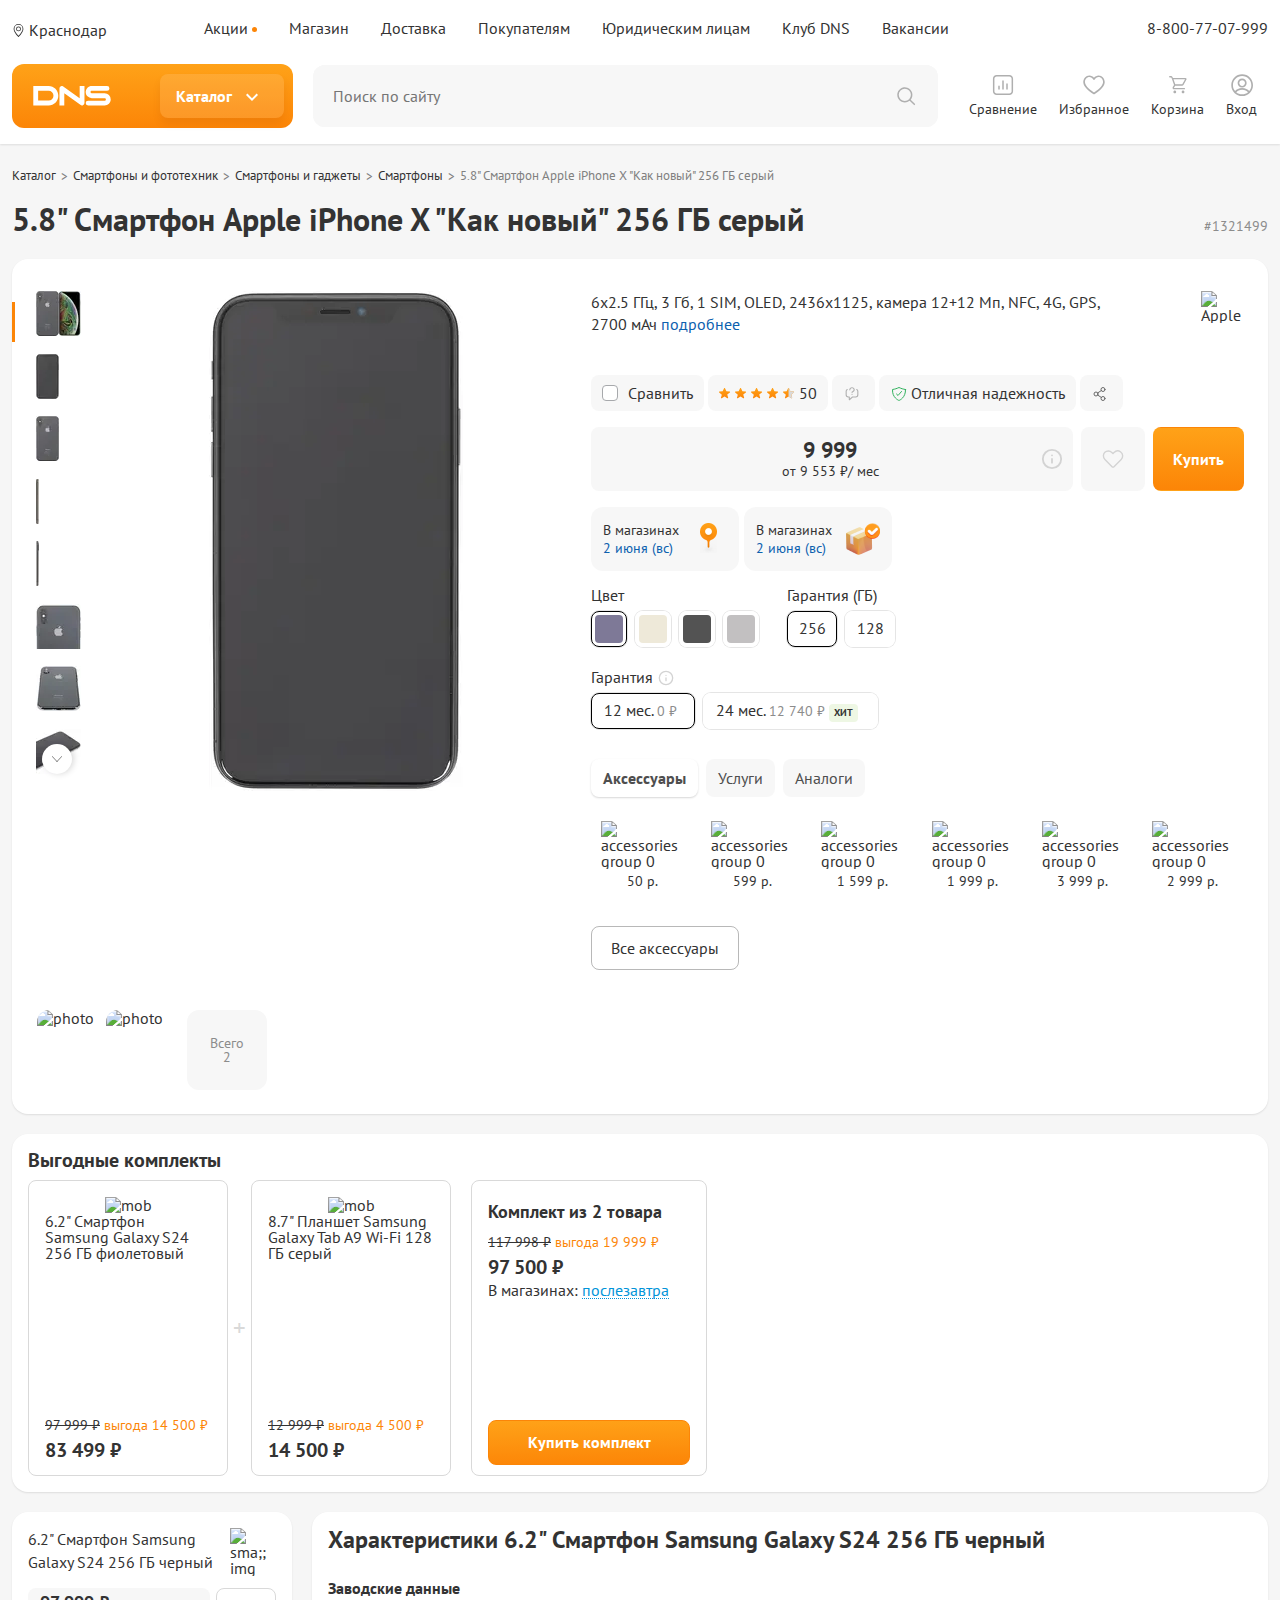
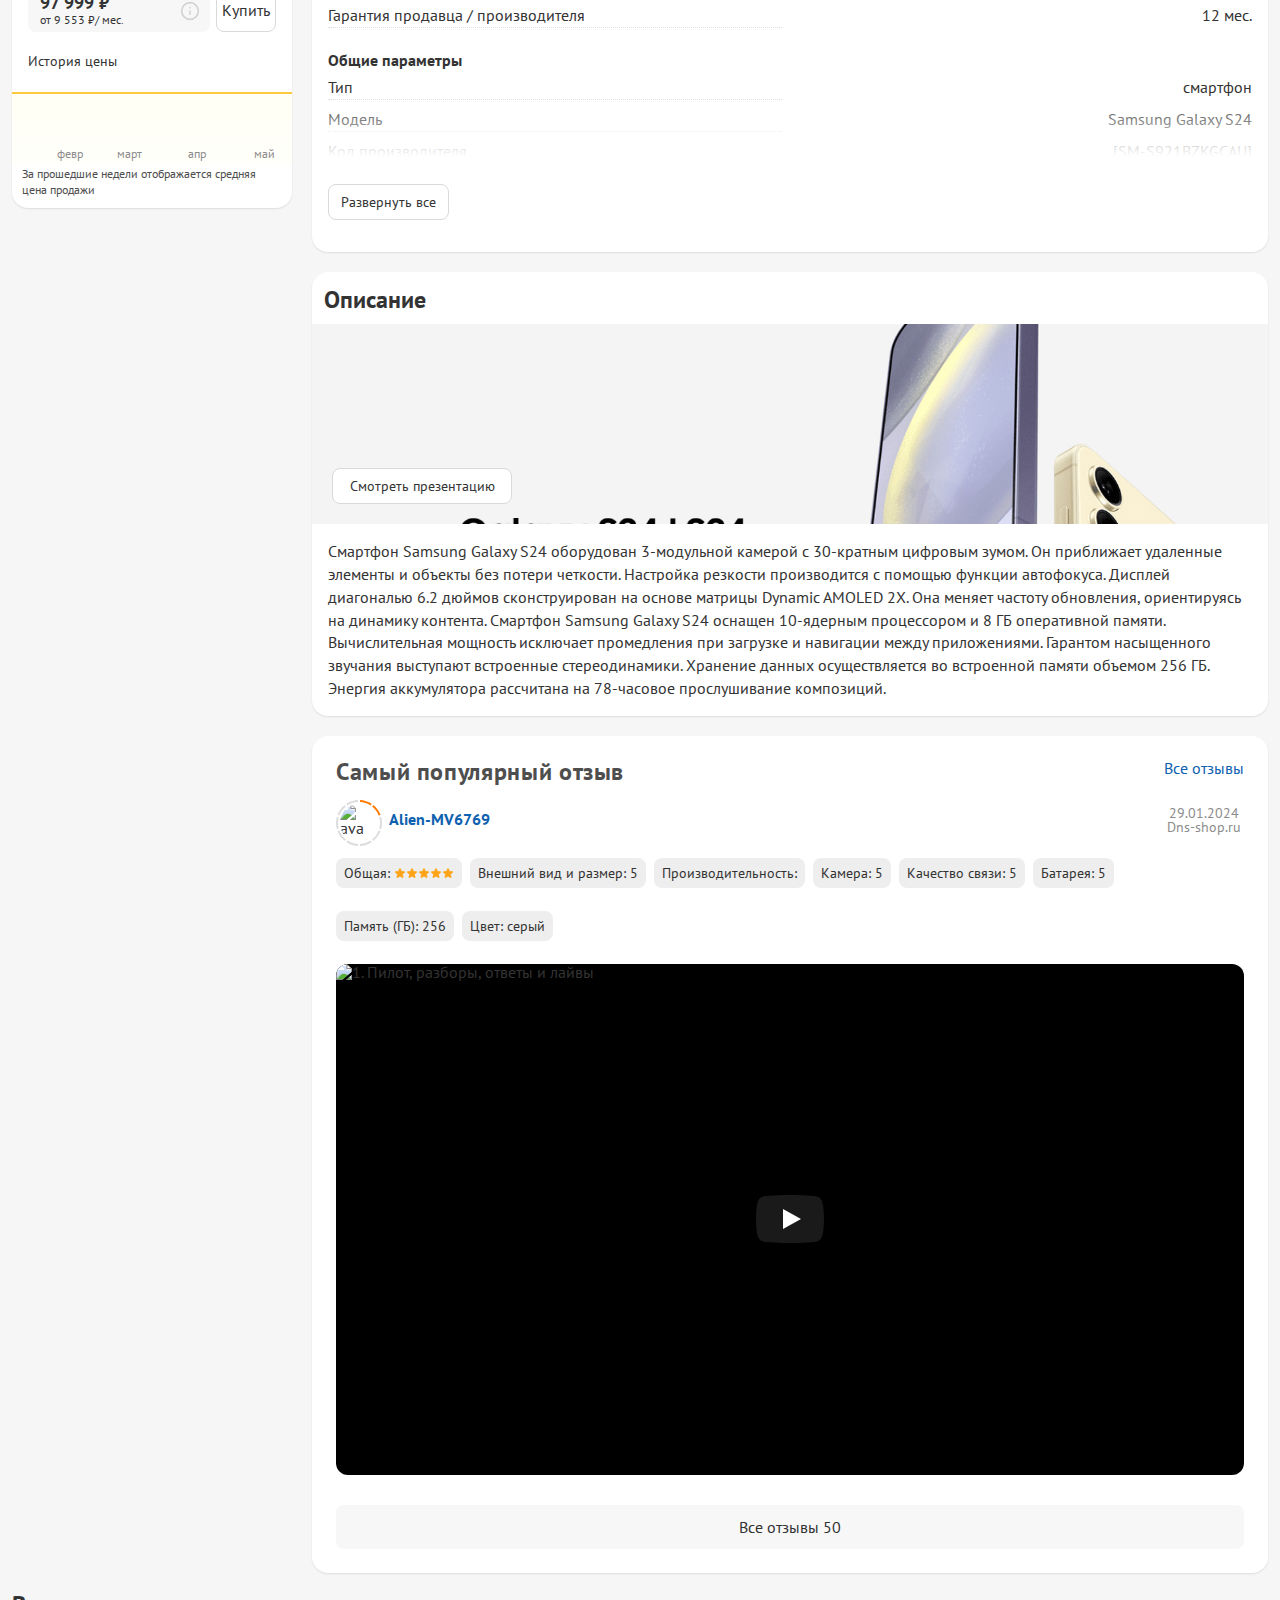
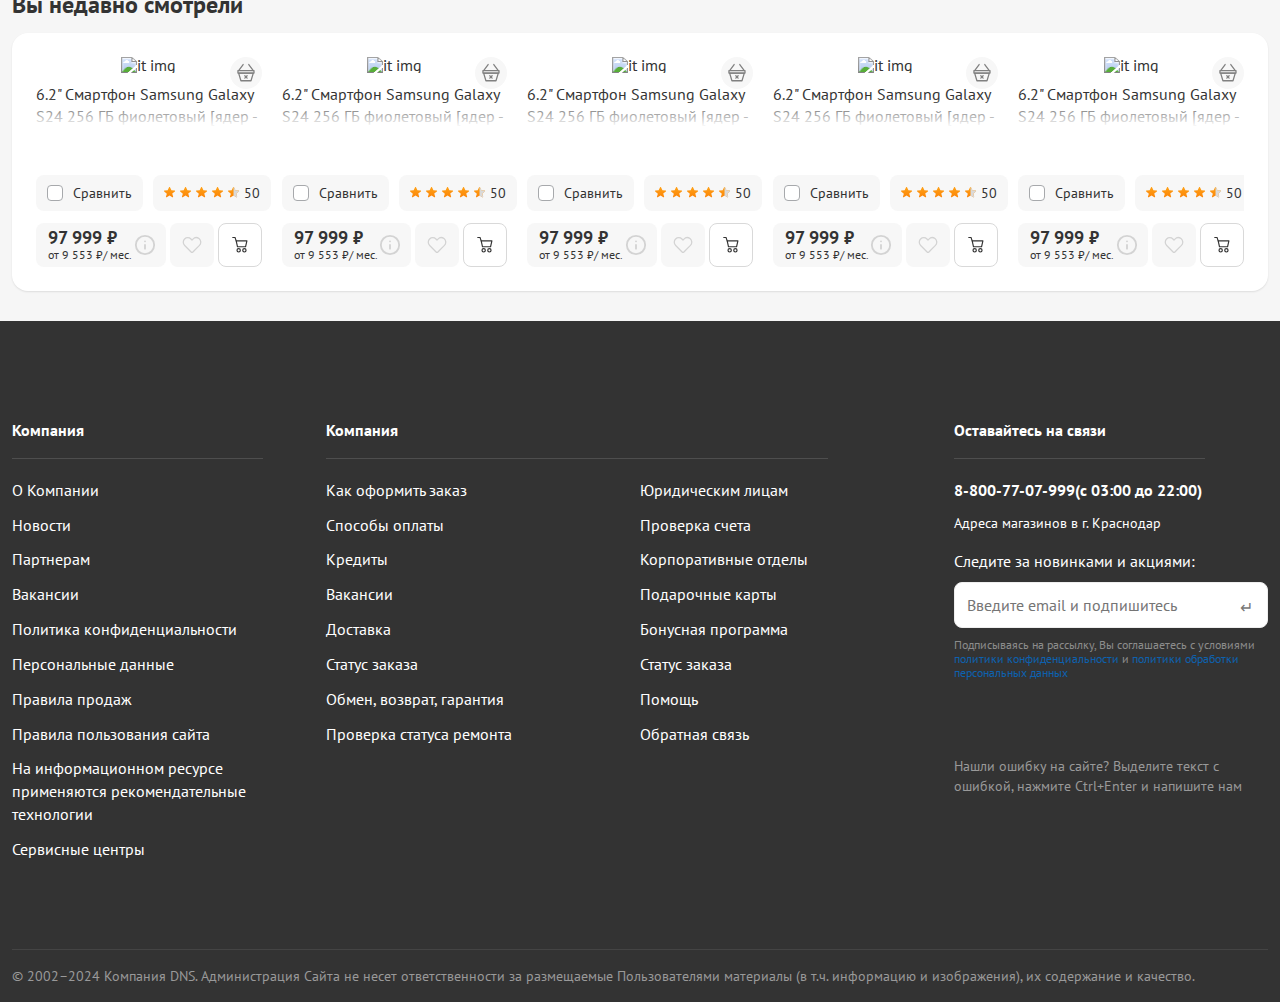
==== commit bfc29f18: "Add files via upload" ====
--- a/testOne.html
+++ b/testOne.html
@@ -6,7 +6,7 @@
 	<meta charset="UTF-8">
 	<meta name="format-detection" content="telephone=no">
 	<!-- <style>body{opacity: 0;}</style> -->
-	<link rel="stylesheet" href="css/style.min.css?_v=20240530075408">
+	<link rel="stylesheet" href="css/style.min.css?_v=20240531091616">
 	<link rel="shortcut icon" href="favicon.ico">
 	<!-- <meta name="robots" content="noindex, nofollow"> -->
 	<meta name="viewport" content="width=device-width, initial-scale=1.0">
@@ -17,7 +17,20 @@
 		<div class="dns-test">
 			<header class="header-dns header">
 				<div class="header-dns__container">
+					<div class="header-dns__top-mob">
+						<div class="header-dns__left-block-mob">
+							<div class="header-dns__logo-mpb"></div>
+							<div class="header-dns__b-app">
+								<div class="header-dns__mob-op">Открыть в приложении</div>
+								<div class="header-dns__mob-rat"></div>
+							</div>
+						</div>
+						<button class="header-dns__mob-app-btn">Открыть</button>
+					</div>
 					<div class="header-dns__top top-header">
+
+
+
 						<div class="top-header__city">
 							<button class="top-header__city-wrapper">
 								<svg class="bi bi-geo-alt" fill="currentColor" height="16" viewBox="0 0 16 16" width="16" xmlns="http://www.w3.org/2000/svg">
@@ -44,6 +57,13 @@
 						</div>
 					</div>
 					<div class="header-dns__bottom bottom-header" data-scroll-show>
+						<div class="bottom-header-mob">
+							<button class="bottom-header-mob__prev"></button>
+							<a href="#" class="bottom-header-mob__logo-mob"></a>
+							<button class="bottom-header-mob__icn-search"><svg width="24" height="24" fill="none" xmlns="http://www.w3.org/2000/svg">
+									<path fill-rule="evenodd" clip-rule="evenodd" d="M10.828 4.75a6.078 6.078 0 100 12.156 6.078 6.078 0 000-12.156zM3.25 10.828a7.578 7.578 0 1113.441 4.801l4.161 4.162a.75.75 0 11-1.06 1.06l-4.162-4.16a7.578 7.578 0 01-12.38-5.862z" fill="#AFAFAF"></path>
+								</svg></button>
+						</div>
 						<div class='bottom-header__logo-menu'>
 							<div class="bottom-header__logo"><span></span>
 								<div class="bottom-header__tooltip">Вернуться на главную</div>
@@ -79,7 +99,25 @@
 							</a>
 						</nav>
 					</div>
-
+					<div class="header-dns__nav-mob mob-nav">
+						<nav class="mob-nav__nav">
+							<a href="#" class="mob-nav__item"><svg width="19" height="20" fill="none" xmlns="http://www.w3.org/2000/svg" class="menu-nav__icon-svg">
+									<path fill-rule="evenodd" clip-rule="evenodd" d="M8.397 2.481a2.25 2.25 0 012.206 0l5 2.812a2.25 2.25 0 011.147 1.962V16a2.25 2.25 0 01-2.25 2.25h-1.25V13a2.75 2.75 0 00-2.75-2.75h-2A2.75 2.75 0 005.75 13v5.25H4.5A2.25 2.25 0 012.25 16V7.255a2.25 2.25 0 011.147-1.962l5-2.812zM11.75 18.25h-4.5V13c0-.69.56-1.25 1.25-1.25h2c.69 0 1.25.56 1.25 1.25v5.25zm-6 1.5H4.5A3.75 3.75 0 01.75 16V7.255a3.75 3.75 0 011.912-3.269l5-2.812a3.75 3.75 0 013.676 0l5 2.812a3.75 3.75 0 011.912 3.269V16a3.75 3.75 0 01-3.75 3.75H5.75z" fill="#AFAFAF"></path>
+								</svg><span class="mob-nav__titl">Главная</span></a>
+							<a href="#" class="mob-nav__item"><svg width="17" height="20" fill="none" xmlns="http://www.w3.org/2000/svg" class="menu-nav__icon-svg">
+									<path fill-rule="evenodd" clip-rule="evenodd" d="M2.25 8.5c0-3.778 2.846-6.75 6.25-6.75s6.25 2.972 6.25 6.75c0 2.714-1.595 5.161-3.304 6.988a20.769 20.769 0 01-2.958 2.6 20.732 20.732 0 01-2.946-2.6C3.84 13.663 2.25 11.217 2.25 8.501zm5.83 11.13l.407-.63.405.631a.75.75 0 01-.811 0zm0 0l.407-.63c.405.631.406.63.406.63h.002l.005-.004.019-.012.065-.043.236-.162a22.277 22.277 0 003.322-2.896c1.797-1.922 3.708-4.726 3.708-8.013 0-4.507-3.422-8.25-7.75-8.25C4.172.25.75 3.993.75 8.5c0 3.286 1.904 6.09 3.695 8.012a22.22 22.22 0 003.31 2.896 13.497 13.497 0 00.3.205l.018.012.006.004.002.001zM6.25 8a2.25 2.25 0 114.5 0 2.25 2.25 0 01-4.5 0zM8.5 4.25a3.75 3.75 0 100 7.5 3.75 3.75 0 000-7.5z" fill="#AFAFAF"></path>
+								</svg><span class="mob-nav__titl">Магазины</span></a>
+							<a href="#" class="mob-nav__item"><svg width="24" height="17" fill="none" xmlns="http://www.w3.org/2000/svg" class="menu-nav__icon-svg">
+									<path fill-rule="evenodd" clip-rule="evenodd" d="M1.5.25a.75.75 0 000 1.5h13a.75.75 0 000-1.5h-13zm9.75 8.77a4.27 4.27 0 117.299 3.01l-.01.01-.008.009a4.27 4.27 0 01-7.28-3.029zm10.04 0a5.745 5.745 0 01-1.194 3.515l2.934 2.935a.75.75 0 01-1.06 1.06l-2.934-2.934A5.77 5.77 0 1121.29 9.02zM.75 7a.75.75 0 01.75-.75h4a.75.75 0 010 1.5h-4A.75.75 0 01.75 7zm.75 5.25a.75.75 0 000 1.5h6a.75.75 0 000-1.5h-6z" fill="#AFAFAF"></path>
+								</svg><span class="mob-nav__titl">Каталог</span></a>
+							<a href="#" class="mob-nav__item"><svg width="20" height="19" fill="none" xmlns="http://www.w3.org/2000/svg" class="menu-nav__icon-svg">
+									<path fill-rule="evenodd" clip-rule="evenodd" d="M.75 1A.75.75 0 011.5.25h1.382a1.75 1.75 0 011.565.967l-.67.336.67-.336.517 1.033h13.674a1.25 1.25 0 011.086 1.87l-3.285 5.748a1.75 1.75 0 01-1.52.882H7.417l-1.324 2.117a.25.25 0 00.212.383H17.5a.75.75 0 010 1.5H6.304c-1.374 0-2.212-1.512-1.484-2.678L6.172 9.91 3.809 3.295l-.703-1.407a.25.25 0 00-.224-.138H1.5A.75.75 0 01.75 1zm4.814 2.75l1.965 5.5h7.39a.25.25 0 00.218-.126l3.07-5.374H5.565zM8.5 17.5a1.5 1.5 0 11-3 0 1.5 1.5 0 013 0zM16 19a1.5 1.5 0 100-3 1.5 1.5 0 000 3z" fill="#AFAFAF"></path>
+								</svg><span class="mob-nav__titl">Корзина</span></a>
+							<a href="#" class="mob-nav__item"><svg width="21" height="20" fill="none" xmlns="http://www.w3.org/2000/svg" class="menu-nav__icon-svg">
+									<path fill-rule="evenodd" clip-rule="evenodd" d="M10.5 1.75a8.25 8.25 0 00-6.35 13.517c1.447-1.48 3.392-2.701 6.35-2.701 2.957 0 4.902 1.21 6.351 2.7A8.25 8.25 0 0010.5 1.75zm5.293 14.579c-1.244-1.285-2.83-2.263-5.293-2.263-2.46 0-4.047.984-5.292 2.263A8.217 8.217 0 0010.5 18.25c2.014 0 3.86-.722 5.293-1.921zM.75 10C.75 4.615 5.115.25 10.5.25s9.75 4.365 9.75 9.75-4.365 9.75-9.75 9.75S.75 15.385.75 10zm9.75-4.46a2.566 2.566 0 100 5.131 2.566 2.566 0 000-5.132zM6.434 8.104a4.066 4.066 0 118.132 0 4.066 4.066 0 01-8.132 0z" fill="#AFAFAF"></path>
+								</svg><span class="mob-nav__titl">Профиль</span></a>
+						</nav>
+					</div>
 				</div>
 			</header>
 			<main class="page">
@@ -89,43 +127,44 @@
 							iPhone X "Как новый" 256 ГБ серый</a>
 					</div>
 					<h1 class="page__title">5.8" Смартфон Apple iPhone X "Как новый" 256 ГБ серый</h1>
-					<div class="page__wrapper-contetn">
-						<div class="page__code-id">#1321499</div>
+					<div class="page__wrapper-contetn page__top">
 						<div class="page__w-t">
 							<div class="page__slider slider-item">
 								<div class="page__slider-wrapper">
-									<div class="slider-th__slider">
+									<div class="page__code-id">#1321499</div>
+									<div class="slider-th__slider slider-th__slider-des">
 										<div class="slider-th__swiper">
-											<div class=" slider-th__slide _active-slide" data-id-img="0">
+											<div class=" slider-th__slide _active-slide " data-id-img="0">
 												<img src="img/slider-dns/11.webp" data-id-img="0" />
 											</div>
 											<div class=" slider-th__slide " data-id-img="1">
 												<img src="img/slider-dns/22.webp" data-id-img="1" />
 											</div>
-											<div class=" slider-th__slide" data-id-img="2">
+											<div class=" slider-th__slide " data-id-img="2">
 												<img src="img/slider-dns/33.webp" data-id-img="2" />
 											</div>
-											<div class=" slider-th__slide" data-id-img="3">
+											<div class=" slider-th__slide " data-id-img="3">
 												<img src="img/slider-dns/44.webp" data-id-img="3" />
 											</div>
-											<div class=" slider-th__slide" data-id-img="4">
+											<div class=" slider-th__slide " data-id-img="4">
 												<img src="img/slider-dns/55.webp" data-id-img="4" />
 											</div>
-											<div class=" slider-th__slide" data-id-img="5">
+											<div class=" slider-th__slide " data-id-img="5">
 												<img src="img/slider-dns/66.webp" data-id-img="5" />
 											</div>
-											<div class=" slider-th__slide" data-id-img="6">
+											<div class=" slider-th__slide " data-id-img="6">
 												<img src="img/slider-dns/77.webp" data-id-img="6" />
 											</div>
-											<div class=" slider-th__slide" data-id-img="7">
+											<div class=" slider-th__slide " data-id-img="7">
 												<img src="img/slider-dns/88.webp" data-id-img="7" />
 											</div>
-											<div class=" slider-th__slide" data-id-img="8">
+											<div class=" slider-th__slide " data-id-img="8">
 												<img src="img/slider-dns/99.webp" data-id-img="8" />
 											</div>
-											<div class=" slider-th__slide" data-id-img="9">
+											<div class=" slider-th__slide " data-id-img="9">
 												<img src="img/slider-dns/100.webp" data-id-img="9" />
 											</div>
+
 										</div>
 										<div class="slider-th__nav">
 											<div class="slider-th__prev">
@@ -137,6 +176,46 @@
 											<div class="slider-th__next"></div>
 										</div>
 									</div>
+									<div class="slider-mb__slider">
+										<div class="slider-mb__swiper">
+
+											<div class=" slider-mb__slide " data-id-img="0">
+												<img src="img/slider-dns/1.webp" data-id-img="0" />
+											</div>
+											<div class=" slider-mb__slide " data-id-img="1">
+												<img src="img/slider-dns/2.webp" data-id-img="1" />
+											</div>
+											<div class=" slider-mb__slide " data-id-img="2">
+												<img src="img/slider-dns/3.webp" data-id-img="2" />
+											</div>
+											<div class=" slider-mb__slide " data-id-img="3">
+												<img src="img/slider-dns/4.webp" data-id-img="3" />
+											</div>
+											<div class=" slider-mb__slide " data-id-img="4">
+												<img src="img/slider-dns/5.webp" data-id-img="4" />
+											</div>
+											<div class=" slider-mb__slide " data-id-img="5">
+												<img src="img/slider-dns/6.webp" data-id-img="5" />
+											</div>
+											<div class=" slider-mb__slide " data-id-img="6">
+												<img src="img/slider-dns/7.webp" data-id-img="6" />
+											</div>
+											<div class=" slider-mb__slide " data-id-img="7">
+												<img src="img/slider-dns/8.webp" data-id-img="7" />
+											</div>
+											<div class=" slider-mb__slide " data-id-img="8">
+												<img src="img/slider-dns/9.webp" data-id-img="8" />
+											</div>
+											<div class=" slider-mb__slide " data-id-img="9">
+												<img src="img/slider-dns/0.webp" data-id-img="9" />
+											</div>
+										</div>
+										<div class="slider-mb__nav">
+											<div class="slider-mb__prev">
+											</div>
+											<div class="slider-mb__next"></div>
+										</div>
+									</div>
 								</div>
 
 								<div class="page__img-slide"><img src="img/slider-dns/1.webp" alt="slide"></div>
@@ -144,6 +223,7 @@
 							</div>
 							<div class="page__it-info info-item">
 								<div class="info-item__top">
+									<div class="info-item__title-mob">5.8" Смартфон Apple iPhone X "Как новый" 256 ГБ серый</div>
 									<div class="info-item__text-top">6x2.5 ГГц, 3 Гб, 1 SIM, OLED, 2436x1125, камера 12+12 Мп,
 										NFC,
 										4G, GPS, 2700 мАч <a href="#" class="info-item__link-top">подробнее</a></div>
@@ -278,10 +358,83 @@
 								2</a>
 						</div>
 					</div>
+					<div class="info-item__six info-item__six_mobile">
+						<button class="info-item__sb info-item__sb_actv-m">Выгодные комплекты</button>
+						<button class="info-item__sb ">Аксессуары</button>
+						<button class="info-item__sb">Услуги</button>
+						<button class="info-item__sb">Аналоги</button>
+					</div>
 					<div class="page__wrapper-contetn _pn">
 						<div class="page__two-b it-card">
 							<div class="it-card__title">Выгодные комплекты</div>
-
+							<div class="it-card-mob__items">
+								<div class="it-card-mob__top">
+									<div class="it-card-mob__img"><img src="https://c.dns-shop.ru/thumb/st4/fit/200/200/3257852d719b2650e8b530a83de89062/2c084e42f63f4d9dadcb32a1c197f1557e309a09d0b226478f1eb3f73510454a.jpg" alt="Phone"></div>
+									<div class="it-card__plus">+</div>
+									<div class="it-card-mob__img"><img src="https://c.dns-shop.ru/thumb/st1/fit/200/200/1edd7a24982a9e755522bee86704f031/1c51d67f77116bbc3c819a7856e869faf488189f24279b54eaba0eb193b5f093.jpg" alt="Phone"></div>
+								</div>
+								<div class="it-card-mob__body">
+									<div class="it-card-mob__pb">
+										<div class="it-card-mob__price"><span>117 998 ₽</span> <span>выгода 19 999 ₽</span></div>
+										<div class="it-card-mob__main-price">97 999 ₽</div>
+									</div>
+									<div class="it-card-mob__btn">Купить комплект</div>
+								</div>
+								<div class="it-card-mob__bottom">
+									<div class="it-card-mob__bt">
+										<sapn>В наличии:</sapn><br>
+										<a href="#">в 1 магазине</a>
+									</div>
+									<div data-showmore class="it-card-mob__block block-mob-card">
+										<div data-showmore-content="0" class="block-mob-card__content">
+											<div class="block-mob-card__item">
+												<div class="block-mob-card__it-wr">
+													<div class="block-mob-card__left">
+														<div class="block-mob-card__name">6.2" Смартфон Samsung Galaxy S24 256 ГБ
+															черный
+														</div>
+														<div class="it-card-mob__pb">
+															<div class="it-card-mob__price"><span>117 998 ₽</span> <span>выгода 19 999
+																	₽</span></div>
+															<div class="it-card-mob__main-price">97 999 ₽</div>
+														</div>
+													</div>
+													<div class="block-mob-card__img">
+														<img src="https://c.dns-shop.ru/thumb/st4/fit/200/200/3257852d719b2650e8b530a83de89062/2c084e42f63f4d9dadcb32a1c197f1557e309a09d0b226478f1eb3f73510454a.jpg" alt="mob">
+													</div>
+												</div>
+												<button class="block-mob-card__btn">Заменить</button>
+											</div>
+											<div class="block-mob-card__plus">+</div>
+											<div class="block-mob-card__item">
+												<div class="block-mob-card__it-wr">
+													<div class="block-mob-card__left">
+														<div class="block-mob-card__name">8.7" Планшет Samsung Galaxy Tab A9 Wi-Fi 128
+															ГБ серый
+														</div>
+														<div class="it-card-mob__pb">
+															<div class="it-card-mob__price"><span>19 999 ₽</span> <span>выгода 5 499
+																	₽</span></div>
+															<div class="it-card-mob__main-price">14 500 ₽</div>
+														</div>
+													</div>
+													<div class="block-mob-card__img">
+														<img src="https://c.dns-shop.ru/thumb/st1/fit/200/200/1edd7a24982a9e755522bee86704f031/1c51d67f77116bbc3c819a7856e869faf488189f24279b54eaba0eb193b5f093.jpg" alt="mob">
+													</div>
+												</div>
+
+											</div>
+										</div>
+										<button data-showmore-button type="button" class="block-mob-card__more">
+											<div>
+												В составе
+												комплекта 2
+												товара
+											</div>
+										</button>
+									</div>
+								</div>
+							</div>
 							<div class="it-card__items">
 								<div class="it-card__item">
 									<div class="it-card__img">
@@ -323,9 +476,19 @@
 							</div>
 						</div>
 					</div>
+					<div class="info-item__six info-item__six_mobile">
+						<a href="#" class="info-item__sb info-item__sb_actv-m">Характеристики</a>
+						<a href="#" class="info-item__sb ">Отзывы</a>
+						<a href="#" class="info-item__sb">Коммуникатор</a>
+						<a href="#" class="info-item__sb">Оценка надёжности</a>
+						<a href="#" class="info-item__sb">Обзоры</a>
+						<a href="#" class="info-item__sb">Инструкции и файлы 2</a>
+
+					</div>
+
 					<div class="page__mid " data-sticky data-sticky-top="110px" data-sticky-bottom="0px">
-						<div class=" small-one _smal-block ">
-							<div class="page__wrapper-contetn _smal-block  _pn" data-sticky-item>
+						<div class=" small-one small-one__di _smal-block ">
+							<div class="page__wrapper-contetn graph _smal-block  _pn" data-sticky-item>
 								<div class="small-one__wt">
 									<div class="small-one__one">
 										<a href="#" class="small-one__link">6.2" Смартфон Samsung Galaxy S24 256 ГБ черный</a>
@@ -338,9 +501,10 @@
 										</div>
 										<button class="small-one__btn">Купить</button>
 									</div>
-									<div class="small-one__hist-pri">История цены</div>
-								</div>
-								<svg version="1.1" baseProfile="full" xmlns="http://www.w3.org/2000/svg" xmlns:xlink="http://www.w3.org/1999/xlink" xmlns:ev="http://www.w3.org/2001/xml-events" width="100%" height="78">
+								</div>
+								<div class="small-one__hist-pri">История цены</div>
+
+								<svg class="small-one__di" version="1.1" baseProfile="full" xmlns="http://www.w3.org/2000/svg" xmlns:xlink="http://www.w3.org/1999/xlink" xmlns:ev="http://www.w3.org/2001/xml-events" width="100%" height="78">
 									<defs>
 										<linearGradient id="pph-lg_mtil1" x1="0" x2="0" y1="0" y2="1">
 											<stop offset="0%" stop-color="#fffff4"></stop>
@@ -379,6 +543,7 @@
 							</div>
 						</div>
 						<div class=" _big-block">
+
 							<div class="page__wrapper-contetn characteristics">
 								<div class="characteristics__wr">
 									<div class="characteristics__title">Характеристики 6.2" Смартфон Samsung Galaxy S24 256 ГБ
@@ -449,12 +614,61 @@
 									</div>
 								</div>
 							</div>
+							<div class=" small-one small-one__mi _smal-block ">
+								<div class="page__wrapper-contetn graph _smal-block  _pn" data-sticky-item>
+
+									<div class="small-one__hist-pri">История цены</div>
+									<svg class="small-one__mi" version="1.1" baseProfile="full" xmlns="http://www.w3.org/2000/svg" xmlns:xlink="http://www.w3.org/1999/xlink" xmlns:ev="http://www.w3.org/2001/xml-events" width="100%" height="78">
+										<defs>
+											<linearGradient id="pph-lg_4jtde" x1="0" x2="0" y1="0" y2="1">
+												<stop offset="0%" stop-color="#fffff4"></stop>
+												<stop offset="100%" stop-color="#fff"></stop>
+											</linearGradient>
+										</defs>
+										<g class="gradient">
+											<path d="M0,5L5,5L5,5L56,5L106,5L157,5L207,5L258,5L308,5L359,5L409,5L460,5L511,5L561,5L612,5L662,5L713,5L763,5L814,5L864,5L915,5L920,5,L920,124L0,124Z" fill="url(#pph-lg_4jtde)" stroke="none" stroke-width="0"></path>
+										</g>
+										<g class="price-graph">
+											<path d="M0,5L5,5" style="" fill="none" stroke-width="2" stroke="#FFC93D"></path>
+											<path d="M5,5L56,5" style="" fill="none" stroke-width="2" stroke="#FFC93D"></path>
+											<path d="M56,5L106,5" style="" fill="none" stroke-width="2" stroke="#FFC93D"></path>
+											<path d="M106,5L157,5" style="" fill="none" stroke-width="2" stroke="#FFC93D"></path>
+											<path d="M157,5L207,5" style="" fill="none" stroke-width="2" stroke="#FFC93D"></path>
+											<path d="M207,5L258,5" style="" fill="none" stroke-width="2" stroke="#FFC93D"></path>
+											<path d="M258,5L308,5" style="" fill="none" stroke-width="2" stroke="#FFC93D"></path>
+											<path d="M308,5L359,5" style="" fill="none" stroke-width="2" stroke="#FFC93D"></path>
+											<path d="M359,5L409,5" style="" fill="none" stroke-width="2" stroke="#FFC93D"></path>
+											<path d="M409,5L460,5" style="" fill="none" stroke-width="2" stroke="#FFC93D"></path>
+											<path d="M460,5L511,5" style="" fill="none" stroke-width="2" stroke="#FFC93D"></path>
+											<path d="M511,5L561,5" style="" fill="none" stroke-width="2" stroke="#FFC93D"></path>
+											<path d="M561,5L612,5" style="" fill="none" stroke-width="2" stroke="#FFC93D"></path>
+											<path d="M612,5L662,5" style="" fill="none" stroke-width="2" stroke="#FFC93D"></path>
+											<path d="M662,5L713,5" style="" fill="none" stroke-width="2" stroke="#FFC93D"></path>
+											<path d="M713,5L763,5" style="" fill="none" stroke-width="2" stroke="#FFC93D"></path>
+											<path d="M763,5L814,5" style="" fill="none" stroke-width="2" stroke="#FFC93D"></path>
+											<path d="M814,5L864,5" style="" fill="none" stroke-width="2" stroke="#FFC93D"></path>
+											<path d="M864,5L915,5" style="" fill="none" stroke-width="2" stroke="#FFC93D"></path>
+											<path d="M915,5L920,5" style="" fill="none" stroke-width="2" stroke="#FFC93D"></path>
+											<circle class="product-price-history__circle" opacity="0" cx="561" cy="5" r="4" fill="#fff" stroke="#ffa319" stroke-width="2"></circle>
+										</g>
+										<g class="months"><text x="182" y="70" font-size="12" fill="#8c8c8c" text-anchor="middle">февр</text><text x="384" y="70" font-size="12" fill="#8c8c8c" text-anchor="middle">март</text><text x="612" y="70" font-size="12" fill="#8c8c8c" text-anchor="middle">апр</text><text x="839" y="70" font-size="12" fill="#8c8c8c" text-anchor="middle">май</text></g>
+									</svg>
+
+									<div class="small-one__text-b">За прошедшие недели отображается средняя цена продажи</div>
+								</div>
+							</div>
+							<div class="reliability-mob page__wrapper-contetn ">
+								<div class="reliability-mob__tit">Отличная надежность</div>
+								<div class="reliability-mob__text">Крайне редко возникают проблемы при использовании</div>
+								<a href="#" class="reliability-mob__link"> Подробнее</a>
+							</div>
 							<div class="page__wrapper-contetn description-it">
 								<div class="description-it__tit">Описание</div>
 								<div class="description-it__img"><img src="img/12.png" alt="Описание">
 									<a href="#" class="description-it__btn-l">Смотреть презентацию</a>
 								</div>
-								<p class="description-it__text">Смартфон Samsung Galaxy S24 оборудован 3-модульной камерой с
+								<p class="description-it__text description-it__mn">Смартфон Samsung Galaxy S24 оборудован
+									3-модульной камерой с
 									30-кратным цифровым зумом. Он приближает удаленные элементы и объекты без потери четкости.
 									Настройка резкости производится с помощью функции автофокуса. Дисплей диагональю 6.2 дюймов
 									сконструирован на основе матрицы Dynamic AMOLED 2X. Она меняет частоту обновления,
@@ -464,6 +678,23 @@
 									Гарантом насыщенного звучания выступают встроенные стереодинамики. Хранение данных
 									осуществляется во встроенной памяти объемом 256 ГБ. Энергия аккумулятора рассчитана на
 									78-часовое прослушивание композиций.</p>
+								<div data-showmore class=" description-it__dn">
+									<div data-showmore-content="155" class="description-it__content description-it__text">
+										Смартфон
+										Samsung Galaxy S24 оборудован
+										3-модульной камерой с
+										30-кратным цифровым зумом. Он приближает удаленные элементы и объекты без потери четкости.
+										Настройка резкости производится с помощью функции автофокуса. Дисплей диагональю 6.2
+										дюймов
+										сконструирован на основе матрицы Dynamic AMOLED 2X. Она меняет частоту обновления,
+										ориентируясь на динамику контента.<br><br>
+										Смартфон Samsung Galaxy S24 оснащен 10-ядерным процессором и 8 ГБ оперативной памяти.
+										Вычислительная мощность исключает промедления при загрузке и навигации между приложениями.
+										Гарантом насыщенного звучания выступают встроенные стереодинамики. Хранение данных
+										осуществляется во встроенной памяти объемом 256 ГБ. Энергия аккумулятора рассчитана на
+										78-часовое прослушивание композиций.</div>
+									<button data-showmore-button='222' class="description-it__button description-it__btn-l" class="block__more"><span>Развернуть описание</span><span>Сввернуть</span></button>
+								</div>
 							</div>
 							<div class="page__wrapper-contetn review">
 								<div class="review__pb">
@@ -558,6 +789,7 @@
 							</div>
 						</div>
 					</div>
+
 					<div class="tit">Вы недавно смотрели</div>
 					<div class="page__wrapper-contetn slider-bottom">
 						<div class="slider-bottom__slider">
@@ -611,21 +843,12 @@
 										</a>
 									</div>
 									<div class="slider-bottom__bottom">
-										<div class="small-one__two_d">
-											<div class="small-one__pb">
-												<div class="small-one__price">97 999 ₽</div>
-												<div class="small-one__prid">от 9 553 ₽/ мес.</div>
-											</div>
-											<div class="info-item__favorite"></div>
-											<button class="small-one__btn">
-												<?xml version="1.0" ?><svg viewBox="0 0 24 24" xmlns="http://www.w3.org/2000/svg">
-													<g>
-														<path d="M0 0h24v24H0z" fill="none" />
-														<path d="M12 2a6 6 0 0 1 6 6v1h4v2h-1.167l-.757 9.083a1 1 0 0 1-.996.917H4.92a1 1 0 0 1-.996-.917L3.166 11H2V9h4V8a6 6 0 0 1 6-6zm6.826 9H5.173l.667 8h12.319l.667-8zM13 13v4h-2v-4h2zm-4 0v4H7v-4h2zm8 0v4h-2v-4h2zm-5-9a4 4 0 0 0-3.995 3.8L8 8v1h8V8a4 4 0 0 0-3.8-3.995L12 4z" fill-rule="nonzero" />
-													</g>
-												</svg>
-											</button>
-										</div>
+										<div class="slider-bottom__pb">
+											<div class="slider-bottom__price">97 999 ₽</div>
+											<div class="slider-bottom__split">от 9 553 ₽/ мес.</div>
+										</div>
+										<div class="slider-bottom__favarite"></div>
+										<div class="slider-bottom__buy"></div>
 									</div>
 								</div>
 								<div class="slider-bottom__slide">
@@ -677,21 +900,12 @@
 										</a>
 									</div>
 									<div class="slider-bottom__bottom">
-										<div class="small-one__two_d">
-											<div class="small-one__pb">
-												<div class="small-one__price">17 999 ₽</div>
-												<div class="small-one__prid">от 3 553 ₽/ мес.</div>
-											</div>
-											<div class="info-item__favorite"></div>
-											<button class="small-one__btn">
-												<?xml version="1.0" ?><svg viewBox="0 0 24 24" xmlns="http://www.w3.org/2000/svg">
-													<g>
-														<path d="M0 0h24v24H0z" fill="none" />
-														<path d="M12 2a6 6 0 0 1 6 6v1h4v2h-1.167l-.757 9.083a1 1 0 0 1-.996.917H4.92a1 1 0 0 1-.996-.917L3.166 11H2V9h4V8a6 6 0 0 1 6-6zm6.826 9H5.173l.667 8h12.319l.667-8zM13 13v4h-2v-4h2zm-4 0v4H7v-4h2zm8 0v4h-2v-4h2zm-5-9a4 4 0 0 0-3.995 3.8L8 8v1h8V8a4 4 0 0 0-3.8-3.995L12 4z" fill-rule="nonzero" />
-													</g>
-												</svg>
-											</button>
-										</div>
+										<div class="slider-bottom__pb">
+											<div class="slider-bottom__price">97 999 ₽</div>
+											<div class="slider-bottom__split">от 9 553 ₽/ мес.</div>
+										</div>
+										<div class="slider-bottom__favarite"></div>
+										<div class="slider-bottom__buy"></div>
 									</div>
 								</div>
 								<div class="slider-bottom__slide">
@@ -743,21 +957,12 @@
 										</a>
 									</div>
 									<div class="slider-bottom__bottom">
-										<div class="small-one__two_d">
-											<div class="small-one__pb">
-												<div class="small-one__price">27 999 ₽</div>
-												<div class="small-one__prid">от 5 553 ₽/ мес.</div>
-											</div>
-											<div class="info-item__favorite"></div>
-											<button class="small-one__btn">
-												<?xml version="1.0" ?><svg viewBox="0 0 24 24" xmlns="http://www.w3.org/2000/svg">
-													<g>
-														<path d="M0 0h24v24H0z" fill="none" />
-														<path d="M12 2a6 6 0 0 1 6 6v1h4v2h-1.167l-.757 9.083a1 1 0 0 1-.996.917H4.92a1 1 0 0 1-.996-.917L3.166 11H2V9h4V8a6 6 0 0 1 6-6zm6.826 9H5.173l.667 8h12.319l.667-8zM13 13v4h-2v-4h2zm-4 0v4H7v-4h2zm8 0v4h-2v-4h2zm-5-9a4 4 0 0 0-3.995 3.8L8 8v1h8V8a4 4 0 0 0-3.8-3.995L12 4z" fill-rule="nonzero" />
-													</g>
-												</svg>
-											</button>
-										</div>
+										<div class="slider-bottom__pb">
+											<div class="slider-bottom__price">97 999 ₽</div>
+											<div class="slider-bottom__split">от 9 553 ₽/ мес.</div>
+										</div>
+										<div class="slider-bottom__favarite"></div>
+										<div class="slider-bottom__buy"></div>
 									</div>
 								</div>
 								<div class="slider-bottom__slide">
@@ -809,21 +1014,12 @@
 										</a>
 									</div>
 									<div class="slider-bottom__bottom">
-										<div class="small-one__two_d">
-											<div class="small-one__pb">
-												<div class="small-one__price">47 999 ₽</div>
-												<div class="small-one__prid">от 6 553 ₽/ мес.</div>
-											</div>
-											<div class="info-item__favorite"></div>
-											<button class="small-one__btn">
-												<?xml version="1.0" ?><svg viewBox="0 0 24 24" xmlns="http://www.w3.org/2000/svg">
-													<g>
-														<path d="M0 0h24v24H0z" fill="none" />
-														<path d="M12 2a6 6 0 0 1 6 6v1h4v2h-1.167l-.757 9.083a1 1 0 0 1-.996.917H4.92a1 1 0 0 1-.996-.917L3.166 11H2V9h4V8a6 6 0 0 1 6-6zm6.826 9H5.173l.667 8h12.319l.667-8zM13 13v4h-2v-4h2zm-4 0v4H7v-4h2zm8 0v4h-2v-4h2zm-5-9a4 4 0 0 0-3.995 3.8L8 8v1h8V8a4 4 0 0 0-3.8-3.995L12 4z" fill-rule="nonzero" />
-													</g>
-												</svg>
-											</button>
-										</div>
+										<div class="slider-bottom__pb">
+											<div class="slider-bottom__price">97 999 ₽</div>
+											<div class="slider-bottom__split">от 9 553 ₽/ мес.</div>
+										</div>
+										<div class="slider-bottom__favarite"></div>
+										<div class="slider-bottom__buy"></div>
 									</div>
 								</div>
 								<div class="slider-bottom__slide">
@@ -875,21 +1071,12 @@
 										</a>
 									</div>
 									<div class="slider-bottom__bottom">
-										<div class="small-one__two_d">
-											<div class="small-one__pb">
-												<div class="small-one__price">37 999 ₽</div>
-												<div class="small-one__prid">от 7 553 ₽/ мес.</div>
-											</div>
-											<div class="info-item__favorite"></div>
-											<button class="small-one__btn">
-												<?xml version="1.0" ?><svg viewBox="0 0 24 24" xmlns="http://www.w3.org/2000/svg">
-													<g>
-														<path d="M0 0h24v24H0z" fill="none" />
-														<path d="M12 2a6 6 0 0 1 6 6v1h4v2h-1.167l-.757 9.083a1 1 0 0 1-.996.917H4.92a1 1 0 0 1-.996-.917L3.166 11H2V9h4V8a6 6 0 0 1 6-6zm6.826 9H5.173l.667 8h12.319l.667-8zM13 13v4h-2v-4h2zm-4 0v4H7v-4h2zm8 0v4h-2v-4h2zm-5-9a4 4 0 0 0-3.995 3.8L8 8v1h8V8a4 4 0 0 0-3.8-3.995L12 4z" fill-rule="nonzero" />
-													</g>
-												</svg>
-											</button>
-										</div>
+										<div class="slider-bottom__pb">
+											<div class="slider-bottom__price">97 999 ₽</div>
+											<div class="slider-bottom__split">от 9 553 ₽/ мес.</div>
+										</div>
+										<div class="slider-bottom__favarite"></div>
+										<div class="slider-bottom__buy"></div>
 									</div>
 								</div>
 								<div class="slider-bottom__slide">
@@ -965,46 +1152,12 @@
 										</a>
 									</div>
 									<div class="slider-bottom__bottom">
-
-										<button class="slider-bottom__bask">
-											<svg viewBox="0 0 512 512" xmlns="http://www.w3.org/2000/svg">
-												<defs>
-													<style>
-														.cls-1 {
-															fill: none;
-															stroke: gray;
-															stroke-linecap: round;
-															stroke-linejoin: round;
-															stroke-width: 30px;
-														}
-													</style>
-												</defs>
-												<title />
-												<g data-name="1" id="_1">
-													<polygon class="cls-1" points="372.34 436.11 137.93 436.11 84.63 258.79 425.64 258.79 372.34 436.11" />
-													<line class="cls-1" x1="84.63" x2="189.2" y1="200.09" y2="59.14" />
-													<line class="cls-1" x1="425.64" x2="321.06" y1="200.09" y2="59.14" />
-													<rect class="cls-1" height="58.7" width="373.62" x="68.32" y="200.09" />
-													<line class="cls-1" x1="282" x2="228.26" y1="320.58" y2="374.32" />
-													<line class="cls-1" x1="282" x2="228.26" y1="374.32" y2="320.58" />
-												</g>
-											</svg>
-										</button>
-										<div class="small-one__two_d">
-											<div class="small-one__pb">
-												<div class="small-one__price">37 999 ₽</div>
-												<div class="small-one__prid">от 7 553 ₽/ мес.</div>
-											</div>
-											<div class="info-item__favorite"></div>
-											<button class="small-one__btn">
-												<?xml version="1.0" ?><svg viewBox="0 0 24 24" xmlns="http://www.w3.org/2000/svg">
-													<g>
-														<path d="M0 0h24v24H0z" fill="none" />
-														<path d="M12 2a6 6 0 0 1 6 6v1h4v2h-1.167l-.757 9.083a1 1 0 0 1-.996.917H4.92a1 1 0 0 1-.996-.917L3.166 11H2V9h4V8a6 6 0 0 1 6-6zm6.826 9H5.173l.667 8h12.319l.667-8zM13 13v4h-2v-4h2zm-4 0v4H7v-4h2zm8 0v4h-2v-4h2zm-5-9a4 4 0 0 0-3.995 3.8L8 8v1h8V8a4 4 0 0 0-3.8-3.995L12 4z" fill-rule="nonzero" />
-													</g>
-												</svg>
-											</button>
-										</div>
+										<div class="slider-bottom__pb">
+											<div class="slider-bottom__price">97 999 ₽</div>
+											<div class="slider-bottom__split">от 9 553 ₽/ мес.</div>
+										</div>
+										<div class="slider-bottom__favarite"></div>
+										<div class="slider-bottom__buy"></div>
 									</div>
 								</div>
 								<div class="slider-bottom__slide">
@@ -1033,21 +1186,12 @@
 										</a>
 									</div>
 									<div class="slider-bottom__bottom">
-										<div class="small-one__two_d">
-											<div class="small-one__pb">
-												<div class="small-one__price">37 999 ₽</div>
-												<div class="small-one__prid">от 7 553 ₽/ мес.</div>
-											</div>
-											<div class="info-item__favorite"></div>
-											<button class="small-one__btn">
-												<?xml version="1.0" ?><svg viewBox="0 0 24 24" xmlns="http://www.w3.org/2000/svg">
-													<g>
-														<path d="M0 0h24v24H0z" fill="none" />
-														<path d="M12 2a6 6 0 0 1 6 6v1h4v2h-1.167l-.757 9.083a1 1 0 0 1-.996.917H4.92a1 1 0 0 1-.996-.917L3.166 11H2V9h4V8a6 6 0 0 1 6-6zm6.826 9H5.173l.667 8h12.319l.667-8zM13 13v4h-2v-4h2zm-4 0v4H7v-4h2zm8 0v4h-2v-4h2zm-5-9a4 4 0 0 0-3.995 3.8L8 8v1h8V8a4 4 0 0 0-3.8-3.995L12 4z" fill-rule="nonzero" />
-													</g>
-												</svg>
-											</button>
-										</div>
+										<div class="slider-bottom__pb">
+											<div class="slider-bottom__price">97 999 ₽</div>
+											<div class="slider-bottom__split">от 9 553 ₽/ мес.</div>
+										</div>
+										<div class="slider-bottom__favarite"></div>
+										<div class="slider-bottom__buy"></div>
 									</div>
 								</div>
 							</div>
@@ -1058,6 +1202,11 @@
 							</div>
 						</div>
 					</div>
+					<div class="page__wrapper-contetn mob-bb"><a href="#">Инструкции и файлы 2</a></div>
+					<div class="page__wrapper-contetn mob-bb "><a class="mob-ib" href="#"><span>Опрос. Сделаем сайт
+								лучше</span> </a>
+					</div>
+
 				</div>
 			</main>
 			<footer class="footer">
@@ -1076,8 +1225,46 @@
 							<div class="footer__tf"></div>
 						</a>
 					</div>
+					<div class="footer__m-btns"><button class="footer__m-btn footer__m-btn-one">Компания</button><button class="footer__m-btn footer__m-btn-two">Покупателям</button></div>
+					<div class=" footer__menu footer__menu_one">
+						<ul class="footer__list ">
+							<li><a href="#" class="footer__link">О Компании</a></li>
+							<li><a href="#" class="footer__link">Новости</a></li>
+							<li><a href="#" class="footer__link">Партнерам</a></li>
+							<li><a href="#" class="footer__link">Вакансии</a></li>
+							<li><a href="#" class="footer__link">Политика конфиденциальности</a></li>
+							<li><a href="#" class="footer__link">Персональные данные</a></li>
+							<li><a href="#" class="footer__link">Правила продаж</a></li>
+							<li><a href="#" class="footer__link">Правила пользования сайта</a></li>
+							<li><a href="#" class="footer__link">На информационном ресурсе <br> применяются рекомендательные
+									<br>технологии</a></li>
+							<li><a href="#" class="footer__link">Сервисные центры</a></li>
+						</ul>
+					</div>
+					<div class=" footer__menu footer__menu_two">
+						<ul class="footer__list ">
+							<li><a href="#" class="footer__link">Как оформить заказ</a></li>
+							<li><a href="#" class="footer__link">Способы оплаты</a></li>
+							<li><a href="#" class="footer__link">Кредиты</a></li>
+							<li><a href="#" class="footer__link">Вакансии</a></li>
+							<li><a href="#" class="footer__link">Доставка</a></li>
+							<li><a href="#" class="footer__link">Статус заказа</a></li>
+							<li><a href="#" class="footer__link">Обмен, возврат, гарантия</a></li>
+							<li><a href="#" class="footer__link">Проверка статуса ремонта</a></li>
+						</ul>
+						<ul class="footer__list ">
+							<li><a href="#" class="footer__link">Юридическим лицам</a></li>
+							<li><a href="#" class="footer__link">Проверка счета</a></li>
+							<li><a href="#" class="footer__link">Корпоративные отделы</a></li>
+							<li><a href="#" class="footer__link">Подарочные карты</a></li>
+							<li><a href="#" class="footer__link">Бонусная программа</a></li>
+							<li><a href="#" class="footer__link">Статус заказа</a></li>
+							<li><a href="#" class="footer__link">Помощь</a></li>
+							<li><a href="#" class="footer__link">Обратная связь</a></li>
+						</ul>
+					</div>
 					<div class="footer__mid">
-						<div class="footer__list footer__list-small">
+						<div class="footer__list footer__list-nm footer__list-small">
 							<div class="footer__lis-tit">Компания</div>
 							<ul class="footer__list">
 								<li><a href="#" class="footer__link">О Компании</a></li>
@@ -1094,7 +1281,7 @@
 							</ul>
 
 						</div>
-						<div class="footer__list footer__list_big footer__list-small">
+						<div class="footer__list footer__list-nm footer__list_big footer__list-small">
 							<div class="footer__lis-tit footer__lis-tit_big">Компания</div>
 							<div class="footer__wr-list">
 								<ul class="footer__list footer__list_flbig">
@@ -1119,26 +1306,29 @@
 								</ul>
 							</div>
 						</div>
-						<div class="footer__list  footer__list-small">
+						<div class="footer__list  footer__list-small dfd">
 							<div class="footer__lis-tit footer__lis-tit_big">Оставайтесь на связи</div>
 
-							<ul class="footer__list ">
+							<ul class="footer__list or5">
 								<li>
 									<a href="tel:8-800-77-07-999" class="footer__link footer__link_fw">8-800-77-07-999</a><span>(c 03:00
 										до 22:00)</span>
 								</li>
-								<li><a href="#" class="footer__link footer__link_sm">Адреса магазинов в г. Краснодар</a></li>
+								<li>
+									<sapn href="#" class="footer__link footer__link-mb footer__link_sm">Адреса магазинов в г. Краснодар
+									</sapn>
+								</li>
 							</ul>
-							<div class="footer__see-updeate">Следите за новинками и акциями:</div>
-							<div class="footer__int-wr">
+							<div class="footer__see-updeate or1">Следите за новинками и акциями:</div>
+							<div class="footer__int-wr or2">
 								<input type="text" name="Следите за новинками и акциями:" placeholder="Введите email и подпишитесь">
 								<div class="footer__ic-inpt">↵</div>
 							</div>
-							<div class="footer__sogl">Подписываясь на рассылку, Вы соглашаетесь <br>
-								c условиями <a href="#">политики конфиденциальности </a>и <br> <a href="#">политики обработки
+							<div class="footer__sogl or3">Подписываясь на рассылку, Вы соглашаетесь
+								c условиями <a href="#">политики конфиденциальности </a>и <a href="#">политики обработки
 									персональных
 									данных</a></div>
-							<div class="footer__social">
+							<div class="footer__social or4">
 								<div></div>
 								<div></div>
 								<div></div>
@@ -1174,7 +1364,7 @@
 </div>
  -->
 
-	<script src="js/app.min.js?_v=20240530075408"></script>
+	<script src="js/app.min.js?_v=20240531091616"></script>
 </body>
 
 </html>--- a/css/style.min.css
+++ b/css/style.min.css
@@ -1 +1,4767 @@
-@charset "UTF-8";@import url(https://fonts.googleapis.com/css?family=PT+Sans:regular,italic,700,700italic);@font-face{font-family:"TT Norms Pro";src:url(/463b9c96fefe5cefd8d9.woff2);font-weight:400}@font-face{font-family:"TT Norms Pro";src:url(/a76053e8fa0edaac22e2.woff2);font-weight:700;font-style:normal}@font-face{font-family:"TT Norms Pro";src:url(/258cc526d378b9f0bc2b.woff2);font-weight:500;font-style:normal}*{padding:0;margin:0;border:0}*,:after,:before{-webkit-box-sizing:border-box;box-sizing:border-box}body,html{height:100%;min-width:320px}body{color:#102938;line-height:1;font-family:"TT Norms Pro";font-size:1rem;-ms-text-size-adjust:100%;-moz-text-size-adjust:100%;-webkit-text-size-adjust:100%;-webkit-font-smoothing:antialiased;-moz-osx-font-smoothing:grayscale}button,input,textarea{font-family:"TT Norms Pro";font-size:inherit}button{cursor:pointer;color:inherit;background-color:inherit}a{color:inherit}a:link,a:visited{text-decoration:none}a:hover{text-decoration:none}ul li{list-style:none}img{vertical-align:top}h1,h2,h3,h4,h5,h6{font-weight:inherit;font-size:inherit}body{background-color:#f6f6f6}.lock body{overflow:hidden;-ms-touch-action:none;touch-action:none}.wrapper{min-height:100%;display:-webkit-box;display:-ms-flexbox;display:flex;-webkit-box-orient:vertical;-webkit-box-direction:normal;-ms-flex-direction:column;flex-direction:column;overflow:hidden}.wrapper>main{-webkit-box-flex:1;-ms-flex:1 1 auto;flex:1 1 auto}.wrapper>*{min-width:0}[class*=__container]{max-width:86.25rem;-webkit-box-sizing:content-box;box-sizing:content-box;margin:0 auto;padding:0 .9375rem}.checkbox{position:relative;padding:9px 11px;border-radius:8px;background:#f7f7f7;-webkit-transition:all .3s ease 0s;transition:all .3s ease 0s;display:-webkit-box;display:-ms-flexbox;display:flex;-webkit-box-align:center;-ms-flex-align:center;align-items:center}.checkbox__input{position:absolute;width:0;height:0;opacity:0}.checkbox__input:checked+.checkbox__label:before{-webkit-transition:all .3s ease 0s;transition:all .3s ease 0s;background-color:#fc8507;border:0 solid #a7a9ac}.checkbox__input:checked+.checkbox__label:after{-webkit-transition:-webkit-transform .3s ease 0s;transition:-webkit-transform .3s ease 0s;transition:transform .3s ease 0s;transition:transform .3s ease 0s,-webkit-transform .3s ease 0s;-webkit-transform:scale(1);-ms-transform:scale(1);transform:scale(1)}.checkbox__label{cursor:pointer;display:-webkit-inline-box;display:-ms-inline-flexbox;display:inline-flex;-webkit-box-align:center;-ms-flex-align:center;align-items:center;position:relative;gap:10px}.checkbox__label:before{content:"";-ms-flex-item-align:start;align-self:flex-start;-webkit-box-flex:0;-ms-flex:0 0 16px;flex:0 0 16px;width:16px;height:16px;border:1px solid #a7a9ac;border-radius:4px;background-color:#fff}.checkbox__label::after{content:"";position:absolute;width:16px;height:16px;top:2px;left:2px;background-repeat:no-repeat;background-image:url(../../../img/icons/accpect.svg);background-size:12px 12px;-webkit-transform:scale(1);-ms-transform:scale(1);transform:scale(1)}.options{display:-webkit-box;display:-ms-flexbox;display:flex;-webkit-column-gap:8px;-moz-column-gap:8px;column-gap:8px}.options__item{position:relative;cursor:pointer}.options__input{width:0;height:0;opacity:0;position:absolute}.options__input:checked+.options__label:before{border:1px solid #000}.options__input:checked+.options__label{-webkit-transform:scale(1);-ms-transform:scale(1);transform:scale(1)}.options__label{display:-webkit-inline-box;display:-ms-inline-flexbox;display:inline-flex;-webkit-box-align:center;-ms-flex-align:center;align-items:center;cursor:pointer;position:relative;gap:8px}.options__label:before{content:"";-webkit-box-align:center;-ms-flex-align:center;align-items:center;background-size:contain;border:4px solid #fff;border-radius:8px;-webkit-box-shadow:0 0 0 1px rgba(0,0,0,.1);box-shadow:0 0 0 1px rgba(0,0,0,.1);cursor:pointer;display:-webkit-box;display:-ms-flexbox;display:flex;-webkit-box-flex:0;-ms-flex:0 0 auto;flex:0 0 auto;height:36px;line-height:36px;margin:4px 0;min-width:36px;overflow:hidden;padding:4px 8px;position:relative;-webkit-transition:opacity .2s;transition:opacity .2s;-webkit-user-select:none;-moz-user-select:none;-ms-user-select:none;user-select:none;white-space:nowrap}.options__label:after{content:"";-webkit-transition:all .3s ease 0s;transition:all .3s ease 0s;-webkit-transform:scale(1);-ms-transform:scale(1);transform:scale(1);border-radius:4px;width:28px;height:28px;position:absolute;-webkit-transform:translate(0,-50%);-ms-transform:translate(0,-50%);transform:translate(0,-50%);top:50%;left:4px;background-color:#7e7997;position:absolute}.options__label_two::after{content:"";background-color:#eee9d9}.options__label_tree::after{content:"";background-color:#535353}.options__label_four::after{content:"";background-color:#c2c0c1}.options__label_five::after{padding:5px 8px;content:"256";background-color:#fff}.options__label_five::before{min-width:50px}.options__label_six::after{content:"128";padding:5px 8px;background-color:#fff}.options__label_six::before{min-width:50px}.options__label_seven::after{content:"";padding:5px 8px;background-color:rgba(255,255,255,0)!important}.options__label_seven::before{min-width:104px}.options__label_eati::after{content:"";padding:5px 8px;background-color:rgba(255,255,255,0)!important}.options__label_eati::before{min-width:175px}.options__text{position:absolute;width:100%;height:100%;top:30%;left:13px}.options__text_gray{color:#8c8c8c!important;font-size:14px}.options__text_hit{background:#eef7e4;border-radius:4px;color:#6ba833;display:inline-block;font-size:10px;font-weight:700;line-height:18px;padding:0 5px}.rating{display:-webkit-box;display:-ms-flexbox;display:flex;-webkit-box-align:end;-ms-flex-align:end;align-items:flex-end;font-size:40px;line-height:.75;-webkit-transition:opacity .3s ease 0s;transition:opacity .3s ease 0s}.rating.rating_sending{opacity:.2}.rating.rating_set .rating__active,.rating.rating_set .rating__item{cursor:pointer}.rating__body{position:relative}.rating__body::before{content:"★★★★★";display:block}.rating__active{position:absolute;width:0%;height:100%;top:0;left:0;overflow:hidden}.rating__active::before{content:"★★★★★";position:absolute;width:100%;height:100%;top:0;left:0;color:#ffd300}.rating__items{display:-webkit-box;display:-ms-flexbox;display:flex;position:absolute;width:100%;height:100%;top:0;left:0}.rating__item{-webkit-box-flex:0;-ms-flex:0 0 20%;flex:0 0 20%;height:100%;opacity:0}.rating__value{font-size:50%;line-height:1;padding:0 0 0 10px}[data-showmore-button] span:last-child{display:none}._showmore-active [data-showmore-button] span{display:none}._showmore-active [data-showmore-button] span:last-child{display:block}[class*=-ibg]{position:relative}[class*=-ibg] img{position:absolute;width:100%;height:100%;top:0;left:0;-o-object-fit:cover;object-fit:cover}[class*=-ibg_contain] img{-o-object-fit:contain;object-fit:contain}.header{color:#fff;background-color:#2d2d44}.header__container{min-height:60px;display:-webkit-box;display:-ms-flexbox;display:flex;-webkit-box-align:center;-ms-flex-align:center;align-items:center}.header__container img{width:104px;height:20px;margin-right:25px;-webkit-transition:all .3s ease 0s;transition:all .3s ease 0s}.header__left{display:-webkit-box;display:-ms-flexbox;display:flex;-webkit-box-align:center;-ms-flex-align:center;align-items:center;-webkit-box-flex:1;-ms-flex:1 1 auto;flex:1 1 auto}.header__nav{display:-webkit-box;display:-ms-flexbox;display:flex}.header__reg-link::before{background:url(../img/icons/user.svg) 0 0 no-repeat;width:13px;-webkit-transform:translate(-3px,1px);-ms-transform:translate(-3px,1px);transform:translate(-3px,1px);height:13px}.header__reg-link:hover::before{background:url(../img/icons/user-hover.svg) 0 0 no-repeat}.header__login-link,.header__reg-link{padding:13px 12px}.header__login-link::before,.header__reg-link::before{content:"";display:inline-block}.header__login-link::before{background:url(../img/icons/login.svg) 0 0 no-repeat;width:15px;height:15px;-webkit-transform:translate(-3px,2px);-ms-transform:translate(-3px,2px);transform:translate(-3px,2px)}.lock{overflow:hidden}.dropdown{position:relative;overflow:visible}.dropdown__header{display:-webkit-box;display:-ms-flexbox;display:flex;padding:15px 24px 17px;cursor:default;line-height:2.25;position:relative;line-height:1.5714285714}.dropdown__header::after{-webkit-transition:all .4s ease 0s;transition:all .4s ease 0s;content:"";position:absolute;top:46%;right:9px;display:block;width:0;height:0;border-width:6px 4px 0;border-style:solid;border-color:#8f8f9b transparent transparent}.dropdown__volt-btn{top:15px;left:8px!important}.dropdown__volt-btn svg{width:14px!important;height:14px!important}.dropdown__icon-cap{fill:#8f8f9b;width:15px;height:15px}.dropdown__icon-step path{fill:#8f8f9b;width:15px;height:15px}.dropdown__icon-btn{position:absolute;top:15px;left:4px;display:inline-block}.dropdown__icon-btn svg{width:15px;height:15px}.dropdown__wrapper-body{display:none;position:absolute;z-index:1000;width:340px;top:57px;left:0;background-color:#414157}.dropdown__body{padding:16px;width:100%;-webkit-box-orient:vertical;-webkit-box-direction:normal;-ms-flex-direction:column;flex-direction:column}.dropdown__close{position:absolute;top:0;right:0;z-index:5000000;display:none;-webkit-box-pack:center;-ms-flex-pack:center;justify-content:center;-webkit-box-align:center;-ms-flex-align:center;align-items:center;-webkit-box-sizing:content-box;box-sizing:content-box;width:30px;height:30px;padding:15px 5px;background:0 0;border:0}.dropdown__close._show{display:-webkit-box;display:-ms-flexbox;display:flex}.dropdown__close span{position:relative;display:none;width:30px;height:3px;vertical-align:bottom}.dropdown__close span::after{content:"";position:absolute;left:0;width:70%;height:2px;background:#fff;-webkit-transform-origin:50% 50%;-ms-transform-origin:50% 50%;transform-origin:50% 50%;-webkit-transform:rotate3d(0,0,1,-45deg);transform:rotate3d(0,0,1,-45deg)}.dropdown__close span::before{content:"";-webkit-transform:rotate3d(0,0,1,45deg);transform:rotate3d(0,0,1,45deg);position:absolute;left:0;width:70%;height:2px;background:#fff;-webkit-transform-origin:50% 50%;-ms-transform-origin:50% 50%;transform-origin:50% 50%}.dropdown__item{padding:8px 8px;padding-left:22px;line-height:1.375;position:relative}.dropdown__falme-icon::before{content:"";background:url(../img/icons/flame.svg) center/17px 17px no-repeat;width:18px;height:18px;position:absolute;top:8px;left:0}.dropdown__icon-volt::before{content:"";background:url(../img/icons/volt.svg) center/cover no-repeat;width:23px;height:23px;position:absolute;top:7px;left:-3px}.dropdown__item_p-small{padding:8px 16px 8px 0}.dropdown__item_line-af::after{content:"";position:absolute;bottom:0;left:50%;-webkit-transform:translate(-50%,0);-ms-transform:translate(-50%,0);transform:translate(-50%,0);width:100%;height:1px;background-color:rgba(255,255,255,.1450980392)}.block-slider{color:#fff;background-color:#292828;padding:50px 0}.block-slider__container{position:relative}.block-slider__swiper{margin-bottom:40px}.block-slider__slide{display:-webkit-box;display:-ms-flexbox;display:flex;-ms-flex-pack:distribute;justify-content:space-around;-webkit-column-gap:40px;-moz-column-gap:40px;column-gap:40px}.block-slider__left{max-width:550px;display:-ms-grid;display:grid;-ms-flex-line-pack:center;align-content:center;row-gap:30px;-webkit-box-flex:0;-ms-flex:0 1 50%;flex:0 1 50%}.block-slider__left h2{font-size:34px;font-weight:700}.block-slider__left p{font-size:24px;line-height:1.3333333333}.block-slider__right{-webkit-box-flex:0;-ms-flex:0 1 50%;flex:0 1 50%;max-width:450px;height:400px;position:relative}.block-slider__right img{border-radius:4px;position:absolute;width:100%;height:100%;top:0;left:0;-o-object-fit:cover;object-fit:cover;-o-object-position:center;object-position:center}.block-slider__right img:nth-child(1),.block-slider__right img:nth-child(2){-o-object-position:top;object-position:top}.block-slider__pagin{text-align:center;display:-webkit-box;display:-ms-flexbox;display:flex;-webkit-box-align:center;-ms-flex-align:center;align-items:center;-webkit-box-pack:center;-ms-flex-pack:center;justify-content:center}.block-slider__pagin span{width:8px;height:8px;display:inline-block;border-radius:50%;background-color:#fff}.block-slider__pagin span:not(:last-child){margin-right:10px}.block-slider__pagin .swiper-pagination-bullet-active{background-color:rgba(255,255,255,0);width:12px;height:12px;border:2px solid #8f8f9b}.block-slider__next,.block-slider__prev{z-index:200;position:absolute;width:70px;height:70px;top:50%}.block-slider__prev{background:url(../img/icons/slider-arrow.svg) center/cover no-repeat;left:0}.block-slider__next{background:url(../img/icons/slider-next.svg) center/cover no-repeat;right:0}.main__container{display:-webkit-box;display:-ms-flexbox;display:flex;padding-top:40px;padding-bottom:60px;-webkit-column-gap:60px;-moz-column-gap:60px;column-gap:60px}.block-text{-webkit-box-flex:0;-ms-flex:0 1 75%;flex:0 1 75%}.block-text__item{margin-bottom:40px}.block-text__title{font-size:24px;font-weight:700;padding-bottom:10px}.block-text__title::after{content:"";display:inline-block;height:3px;width:100%;background-color:#c5c1c1}.block-text__title_big{font-size:30px;line-height:1.0769230769}.block-text__content{font-size:17px;line-height:1.375}.block-text__content:not(:last-child){margin-bottom:20px}.block-text__content br{display:none}.block-text__popular-news{-webkit-box-flex:0;-ms-flex:0 1 25%;flex:0 1 25%}.news-popular{-webkit-box-flex:0;-ms-flex:0 1 25%;flex:0 1 25%}.news-popular__title{display:inline-block;font-size:20px;font-weight:500;line-height:1.1;margin-bottom:30px}.news-popular__item{display:-webkit-box;display:-ms-flexbox;display:flex;-webkit-column-gap:10px;-moz-column-gap:10px;column-gap:10px;-webkit-box-align:end;-ms-flex-align:end;align-items:flex-end}.news-popular__item img{width:100px;height:80px}.news-popular__item:not(:last-child){margin-bottom:25px}.news-popular__text{font-weight:500;line-height:1.25;margin-bottom:15px}.news-popular__date{font-size:14px;color:gray}blockquote::before{font-family:"Times New Roman",Times,serif;color:#545457;font-size:100px;content:open-quote;position:absolute;width:100%;height:100%;top:-30px;left:0}blockquote{quotes:"“" "”" "‘" "’"}.quote__container{position:relative}.quote__item{font-style:italic;font-size:22px;line-height:1.0909090909;padding-left:50px;color:#545457}.quote__item:not(:last-child){margin-bottom:30px}.quote cite{display:inline-block;width:100%;text-align:right}.test-two{margin-bottom:50px}.test-two__title{text-align:center;font-weight:700;font-size:28px;margin-bottom:30px}.test-two__wrapper{border:7px solid #ad87eb;-o-border-image:linear-gradient(to right top,#f0a,#5900ff);border-image:-webkit-gradient(linear,left bottom,right top,from(#f0a),to(#5900ff));border-image:linear-gradient(to right top,#f0a,#5900ff);border-image-slice:1;index:-1;display:-webkit-box;display:-ms-flexbox;display:flex;padding:20px;gap:30px}.test-two__left{-webkit-box-flex:33.333%;-ms-flex:33.333%;flex:33.333%;-webkit-box-ordinal-group:2;-ms-flex-order:1;order:1;text-align:center}.test-two__price{font-size:20px;line-height:1.1;text-decoration:line-through;opacity:.5;margin-bottom:5px}.test-two__dicount-price{font-size:34px;line-height:1.0833333333;background:-webkit-gradient(linear,left bottom,right top,from(#f0a),to(#5900ff));background:linear-gradient(to right top,#f0a,#5900ff);color:#fff;padding:8px 10px;border-radius:10px;padding-bottom:20px;margin-bottom:10px}.test-two__date-item{font-style:20px;margin-bottom:5px}.test-two__value span{border-radius:15px;font-size:34px;color:#fff;display:inline-block;padding:7px;border:3px dotted #5900ff;background-color:#f534b4}.test-two__img{-webkit-box-ordinal-group:3;-ms-flex-order:2;order:2;-webkit-box-flex:33.333%;-ms-flex:33.333%;flex:33.333%;position:relative;padding-bottom:18.6%}.test-two__img img{position:absolute;width:100%;height:100%;top:0;left:0;-o-object-fit:contain;object-fit:contain}.test-two__right{-webkit-box-ordinal-group:4;-ms-flex-order:3;order:3;-webkit-box-flex:33.333%;-ms-flex:33.333%;flex:33.333%;background:-webkit-gradient(linear,left bottom,right top,from(#f0a),to(#5900ff));background:linear-gradient(to right top,#f0a,#5900ff);padding:10px;padding-top:20px;border-radius:10px;text-align:center;color:#fff}.test-two__from-title{font-size:20px;font-weight:500;margin-bottom:20px}.test-two__form-body{display:-webkit-box;display:-ms-flexbox;display:flex;-webkit-box-align:center;-ms-flex-align:center;align-items:center;-webkit-box-orient:vertical;-webkit-box-direction:normal;-ms-flex-direction:column;flex-direction:column}.test-two__form-body input{border-radius:5px;width:60%;padding:10px 15px;margin-bottom:15px}.test-two__btn{width:60%;color:#fff;background-color:#ad30df;border-radius:5px;padding:10px 15px;border:2px solid #fff;-webkit-transition:all .3s ease 0s;transition:all .3s ease 0s}.anim__container{display:-webkit-box;display:-ms-flexbox;display:flex;height:500px}.wrapper-t{width:100%;display:-webkit-box;display:-ms-flexbox;display:flex;-webkit-box-align:center;-ms-flex-align:center;align-items:center;-webkit-box-pack:center;-ms-flex-pack:center;justify-content:center}.square{position:relative;width:100px;height:100px;margin-right:200px;color:#fff;font-size:1.5em;text-align:center;background:#03a9f4;-webkit-animation:5s linear 0s normal none infinite running rotate-two;animation:5s linear 0s normal none infinite running rotate-two}.circle{border:100px solid transparent;border-bottom:100px solid #f51818;-webkit-animation:5s linear 0s normal none infinite running rotate-one;animation:5s linear 0s normal none infinite running rotate-one}@-webkit-keyframes rotate-one{0%{-webkit-transform:rotate(360deg);transform:rotate(360deg)}100%{-webkit-transform:rotate(0);transform:rotate(0)}}@keyframes rotate-one{0%{-webkit-transform:rotate(360deg);transform:rotate(360deg)}100%{-webkit-transform:rotate(0);transform:rotate(0)}}@-webkit-keyframes rotate-two{0%{-webkit-transform:rotate(0);transform:rotate(0)}100%{-webkit-transform:rotate(360deg);transform:rotate(360deg)}}@keyframes rotate-two{0%{-webkit-transform:rotate(0);transform:rotate(0)}100%{-webkit-transform:rotate(360deg);transform:rotate(360deg)}}.dns-test *{font-family:"PT Sans"!important;color:#333}.header-dns{background-color:#fff;-webkit-box-shadow:0 1px 2px rgba(0,0,0,.1);box-shadow:0 1px 2px rgba(0,0,0,.1);margin-bottom:24px}.top-header{display:-webkit-box;display:-ms-flexbox;display:flex;-webkit-column-gap:20px;-moz-column-gap:20px;column-gap:20px;justify-items:start;padding:20px 0 8px}.top-header__city{-moz-text-align-last:left;text-align-last:left;-webkit-box-flex:1;-ms-flex:1 0 272px;flex:1 0 272px}.top-header__city svg{-webkit-transition:all .3s ease 0s;transition:all .3s ease 0s;-webkit-transform:translate(0,1px);-ms-transform:translate(0,1px);transform:translate(0,1px);width:13px;height:13px}.top-header__city span{-webkit-transition:all .3s ease 0s;transition:all .3s ease 0s}.top-header__city-wrapper{width:-webkit-max-content;width:-moz-max-content;width:max-content}.top-header__nav{-webkit-box-flex:1;-ms-flex:1 1 auto;flex:1 1 auto}.top-header__nav ul{display:-webkit-box;display:-ms-flexbox;display:flex;-webkit-column-gap:32px;-moz-column-gap:32px;column-gap:32px}.top-header__link{-webkit-transition:all .3s ease 0s;transition:all .3s ease 0s;text-wrap:nowrap}.top-header__link_active::after{content:"";display:inline-block;width:5px;height:5px;background-color:#fc8507;border-radius:50%;-webkit-transform:translate(0,-2px);-ms-transform:translate(0,-2px);transform:translate(0,-2px)}.top-header__contanc{width:100%!important}.top-header__contact{text-wrap:nowrap;position:relative}.top-header__contact:first-child{text-align:right;display:inline-block;width:100%}.top-header__contanct-block{text-align:center;width:130px;padding:10px 5px;display:none;position:absolute;top:0;right:-5px;background:#333;color:#fff;border-radius:8px;height:auto;top:145%;margin:0}.bottom-header{display:-webkit-box;display:-ms-flexbox;display:flex;-webkit-column-gap:20px;-moz-column-gap:20px;column-gap:20px;-webkit-box-align:center;-ms-flex-align:center;align-items:center;min-height:96px}.bottom-header__logo-menu{-webkit-box-flex:0;-ms-flex:0 0 281px;flex:0 0 281px;min-width:281px;background:-webkit-gradient(linear,left bottom,left top,from(#fc8507),to(#ffa218));background:linear-gradient(0deg,#fc8507 0,#ffa218 100%);display:-webkit-box;display:-ms-flexbox;display:flex;border-radius:12px}.bottom-header__logo{padding:0 20px;display:-webkit-box;display:-ms-flexbox;display:flex;-webkit-box-align:center;-ms-flex-align:center;align-items:center;height:64px;-webkit-transition:all .3s ease 0s;transition:all .3s ease 0s;position:relative}.bottom-header__logo span{display:inline-block;width:80px;height:20px;background:url([data-uri]) 0 0 no-repeat}.bottom-header__tooltip{text-align:center;width:150px;font-size:14px;padding:10px 5px;display:none;position:absolute;left:0;background:#333;color:#fff;border-radius:8px;height:auto;bottom:-65%;margin:0}.bottom-header__menu-btn{display:-webkit-box;display:-ms-flexbox;display:flex;-webkit-box-align:center;-ms-flex-align:center;align-items:center;height:64px}.bottom-header__menu-btn span{margin-left:28px;display:-webkit-box;display:-ms-flexbox;display:flex;line-height:1.375;-webkit-box-align:center;-ms-flex-align:center;align-items:center;color:#fff;padding:10px 20px 10px 16px;border-radius:8px;font-weight:700;background:rgba(255,255,255,.12);-webkit-box-shadow:0 6px 8px rgba(89,16,0,.08);box-shadow:0 6px 8px rgba(89,16,0,.08);-webkit-transition:all .3s ease 0s;transition:all .3s ease 0s}.bottom-header__menu-btn span svg{margin-left:8px;-webkit-transform:translate(0,1px);-ms-transform:translate(0,1px);transform:translate(0,1px)}.bottom-header__wrapper-inpt{-webkit-box-flex:1;-ms-flex:1 1 auto;flex:1 1 auto;max-width:745px;background:#f7f7f7;display:-webkit-box;display:-ms-flexbox;display:flex;-webkit-box-align:center;-ms-flex-align:center;align-items:center;border-radius:12px;position:relative;-webkit-transition:all .3s ease 0s;transition:all .3s ease 0s}.bottom-header__wrapper-inpt input{border-radius:12px;padding-left:20px;padding-right:120px;-webkit-transition:all 1ms 0s;transition:all 1ms 0s;height:62px;background:#f7f7f7;width:100%;outline:0}.bottom-header__wrapper-inpt input:focus-visible{border:1px solid #333;background:#fff}.bottom-header__search{position:absolute;width:44px;height:44px;top:50%;right:0;-webkit-transform:translate(0,-50%);-ms-transform:translate(0,-50%);transform:translate(0,-50%);border-radius:8px;display:-webkit-box;display:-ms-flexbox;display:flex;-webkit-box-align:center;-ms-flex-align:center;align-items:center;-webkit-box-pack:center;-ms-flex-pack:center;justify-content:center;margin-right:10px}.bottom-header__nav{-webkit-box-pack:end;-ms-flex-pack:end;justify-content:flex-end;display:-webkit-box;display:-ms-flexbox;display:flex}.bottom-header__link{display:-webkit-box;display:-ms-flexbox;display:flex;-webkit-box-orient:vertical;-webkit-box-direction:normal;-ms-flex-direction:column;flex-direction:column;-webkit-box-align:center;-ms-flex-align:center;align-items:center;padding:11px;border-radius:12px;font-size:14px;line-height:1.2857142857}.bottom-header__link svg{width:22px;height:22px}.page__breadcrumb{display:-webkit-box;display:-ms-flexbox;display:flex}.page__breadcrumb a{font-size:13px;display:-webkit-box;display:-ms-flexbox;display:flex;-webkit-box-align:center;-ms-flex-align:center;align-items:center;-webkit-transition:all .3s ease 0s;transition:all .3s ease 0s}.page__breadcrumb a::after{margin-top:2px;color:gray;content:"> ";padding:0 5px}.page__breadcrumb a:last-child{color:gray}.page__breadcrumb a:last-child::after{content:""}.page__title{font-size:32px;font-weight:700;margin-top:0;padding:10px 0 24px;word-break:break-word}.page__wrapper-contetn{padding:32px 24px 24px 0;position:relative;-webkit-column-gap:40px;-moz-column-gap:40px;column-gap:40px;margin-bottom:20px}.page__wrapper-contetn::before{content:"";background-color:#fff;border-radius:16px;-webkit-box-shadow:0 1px 2px 0 rgba(0,0,0,.1019607843);box-shadow:0 1px 2px 0 rgba(0,0,0,.1019607843);position:absolute;width:100%;height:100%;top:0;left:0;z-index:-1}.page{position:relative}.page__code-id{font-size:14px;position:absolute;top:-40px;color:#8c8c8c;top:-40px;right:0}.page__slider{display:-webkit-box;display:-ms-flexbox;display:flex}.page__img-slide{text-align:center;width:450px!important;height:500px;position:relative;margin-left:70px}.page__img-slide img{position:absolute;width:100%;height:100%;top:0;left:0;-o-object-fit:contain;object-fit:contain}.page__bottom{padding-top:40px;padding-left:25px}.page__w-t{display:-webkit-box;display:-ms-flexbox;display:flex}.page__bottom{display:-webkit-box;display:-ms-flexbox;display:flex;-webkit-column-gap:12px;-moz-column-gap:12px;column-gap:12px}.page__bottom img{aspect-ratio:auto;border-radius:12px;height:auto;max-height:80px;max-width:80px;position:relative;width:auto;z-index:1}.page__all-photo{-webkit-box-align:center;-ms-flex-align:center;align-items:center;background:#f7f7f7;border-radius:12px;color:#8c8c8c;cursor:pointer;display:-webkit-box;display:-ms-flexbox;display:flex;font-size:14px;height:80px;-webkit-box-pack:center;-ms-flex-pack:center;justify-content:center;margin-left:12px;min-width:80px;text-align:center;width:80px}.swiper-wrapper{position:static!important}.slider-th{width:40px!important}.slider-th__slider{-webkit-box-sizing:content-box;box-sizing:content-box;padding-left:24px;width:45px!important;height:500px!important}.slider-th__swiper{position:relative}.slider-th__slide{-webkit-box-sizing:content-box;box-sizing:content-box;width:45px;position:relative;display:-webkit-box;display:-ms-flexbox;display:flex;-webkit-box-pack:center;-ms-flex-pack:center;justify-content:center;position:relative}.slider-th__slide img{-o-object-fit:contain;object-fit:contain}.slider-th__slide._active-slide::before{content:"";background-color:#fc8507;width:3px;position:absolute;overflow:visible;top:50%;-webkit-transform:translate(0,-50%);-ms-transform:translate(0,-50%);transform:translate(0,-50%);left:-24px;height:40px}.slider-th__next,.slider-th__prev{width:30px;height:30px;border-radius:50%;padding:0 10px;background-color:#fff;position:absolute;left:30px;z-index:2;-webkit-box-shadow:0 2px 6px rgba(0,0,0,.15);box-shadow:0 2px 6px rgba(0,0,0,.15);background:url(../img/icons/arrow-sl.svg) center/10px 10px no-repeat,#fff}.slider-th__prev{-webkit-transform:rotate(90deg);-ms-transform:rotate(90deg);transform:rotate(90deg);top:40px}.slider-th__prev.swiper-button-disabled{display:none}.slider-th__next{-webkit-transform:rotate(-90deg);-ms-transform:rotate(-90deg);transform:rotate(-90deg);bottom:340px}.slider-th__next.swiper-button-disabled{display:none}.info-item__top{display:-webkit-box;display:-ms-flexbox;display:flex}.info-item__text-top{max-width:658px;padding-right:100px;line-height:1.375;margin-bottom:40px}.info-item__link-top{-webkit-transition:all .3s ease 0s;transition:all .3s ease 0s;color:#0d61af}.info-item__item-logo img{width:90px;height:30px}.info-item__one-block{-webkit-column-gap:4px;-moz-column-gap:4px;column-gap:4px;display:-webkit-box;display:-ms-flexbox;display:flex;margin-bottom:16px}.info-item__rating{background:#f7f7f7;padding:9px 11px;border-radius:8px;-webkit-transition:all .3s ease 0s;transition:all .3s ease 0s;display:-webkit-box;display:-ms-flexbox;display:flex;-webkit-box-align:center;-ms-flex-align:center;align-items:center}.info-item__it-rat{background-image:url("data:image/svg+xml;charset=utf-8,%3Csvg xmlns=%27http://www.w3.org/2000/svg%27 width=%2713%27 height=%2712%27 fill=%27none%27%3E%3Cpath d=%27M9.071 11.166 6.002 9.198l-3.069 1.968a.564.564 0 0 1-.614-.014.553.553 0 0 1-.205-.576l.968-3.347L.191 4.833c-.164-.134-.232-.362-.164-.576s.259-.348.478-.375l3.452-.241L5.511.308C5.593.121 5.784 0 6.002 0s.41.121.491.308l1.555 3.334 3.452.241c.218.014.409.16.478.375a.549.549 0 0 1-.163.576L8.936 7.217l.968 3.347a.51.51 0 0 1-.205.576.562.562 0 0 1-.328.107.596.596 0 0 1-.3-.08v-.001z%27 fill=%27url%28%23a%29%27/%3E%3Cdefs%3E%3ClinearGradient id=%27a%27 x1=%2715.444%27 y1=%2711.25%27 x2=%2715.444%27 y2=%27-.001%27 gradientUnits=%27userSpaceOnUse%27%3E%3Cstop stop-color=%27%23fc8507%27/%3E%3Cstop offset=%271%27 stop-color=%27%23ffa218%27/%3E%3C/linearGradient%3E%3C/defs%3E%3C/svg%3E");background-position:50%;background-repeat:no-repeat;background-size:contain;display:inline-block;height:18px;margin-right:4px;width:12px}.info-item__it-rat_fin{background-image:url("data:image/svg+xml;charset=utf-8,%3Csvg xmlns=%27http://www.w3.org/2000/svg%27 width=%2713%27 height=%2712%27 fill=%27none%27%3E%3Cpath d=%27M9.071 11.166 6.002 9.198l-3.069 1.968a.564.564 0 0 1-.614-.014.553.553 0 0 1-.205-.576l.968-3.347L.191 4.833c-.164-.134-.232-.362-.164-.576s.259-.348.478-.375l3.452-.241L5.511.308C5.593.121 5.784 0 6.002 0s.41.121.491.308l1.555 3.334 3.452.241c.218.014.409.16.478.375a.549.549 0 0 1-.163.576L8.936 7.217l.968 3.347a.51.51 0 0 1-.205.576.562.562 0 0 1-.328.107.596.596 0 0 1-.3-.08v-.001z%27 fill=%27url%28%23a%29%27/%3E%3Cpath fill-rule=%27evenodd%27 d=%27m6 9.199.002-.001 3.07 1.969c.095.053.191.08.3.08.123 0 .232-.04.328-.107a.51.51 0 0 0 .205-.576l-.968-3.347 2.878-2.383a.547.547 0 0 0 .163-.576.537.537 0 0 0-.478-.375l-3.452-.241L6.494.308A.529.529 0 0 0 6.003 0L6 9.199z%27 fill=%27%23d9d9d9%27/%3E%3Cdefs%3E%3ClinearGradient id=%27a%27 x1=%2715.444%27 y1=%2711.25%27 x2=%2715.444%27 y2=%27-.001%27 gradientUnits=%27userSpaceOnUse%27%3E%3Cstop stop-color=%27%23fc8507%27/%3E%3Cstop offset=%271%27 stop-color=%27%23ffa218%27/%3E%3C/linearGradient%3E%3C/defs%3E%3C/svg%3E")}.info-item__ques{padding:9px 11px;border-radius:8px;background:#f7f7f7;-webkit-transition:all .3s ease 0s;transition:all .3s ease 0s;display:-webkit-box;display:-ms-flexbox;display:flex;-webkit-box-align:center;-ms-flex-align:center;align-items:center}.info-item__ques::before{content:"";width:18px;height:18px;display:inline-block;background-position:center;background-size:14px;background-repeat:no-repeat;margin-right:3px;-webkit-transform:translate(0,1px);-ms-transform:translate(0,1px);transform:translate(0,1px);background-image:url("data:image/svg+xml;charset=utf-8,%3Csvg width=%2716%27 height=%2716%27 fill=%27none%27 xmlns=%27http://www.w3.org/2000/svg%27%3E%3Cpath d=%27M8 .292c-1.698 0-3.125 1.316-3.125 2.972a.625.625 0 0 0 1.25 0c0-.937.812-1.722 1.875-1.722 1.064 0 1.875.785 1.875 1.722 0 .777-.453 1.31-1.35 1.657v-.002a2.316 2.316 0 0 0-1.049.832.625.625 0 1 0 1.048.683s.173-.241.451-.348c1.224-.473 2.15-1.498 2.15-2.822C11.125 1.608 9.698.292 8 .292ZM2.502 2.18a.625.625 0 0 0-.231.078A3.129 3.129 0 0 0 .708 4.964v3.887a3.134 3.134 0 0 0 3.125 3.125h.473l.008 2.578a.625.625 0 0 0 1.033.472l3.55-3.05h3.27a3.134 3.134 0 0 0 3.125-3.125V4.964a3.129 3.129 0 0 0-1.563-2.706.625.625 0 0 0-.625 1.082c.56.324.938.925.938 1.624v3.887a1.865 1.865 0 0 1-1.875 1.875H8.666a.625.625 0 0 0-.409.152L5.56 13.195l-.005-1.845a.625.625 0 0 0-.625-.624H3.833a1.865 1.865 0 0 1-1.875-1.875V4.964c0-.699.378-1.3.938-1.624a.625.625 0 0 0-.394-1.16Zm5.462 5.608a.625.625 0 0 0-.49.287l-.001.003a.625.625 0 1 0 1.051.677l.002-.003a.625.625 0 0 0-.562-.964Z%27 fill=%27%23AFAFAF%27/%3E%3C/svg%3E")}.info-item__share{padding:9px 11px;border-radius:8px;background:#f7f7f7;-webkit-transition:all .3s ease 0s;transition:all .3s ease 0s;display:-webkit-box;display:-ms-flexbox;display:flex;-webkit-box-align:center;-ms-flex-align:center;align-items:center}.info-item__share::before{content:"";width:18px;height:18px;display:inline-block;background-position:center;background-size:16px;background-repeat:no-repeat;margin-right:3px;-webkit-transform:translate(0,1px);-ms-transform:translate(0,1px);transform:translate(0,1px);background-image:url(../img/icons/share_network_icon.svg)}.info-item__reliability{padding:9px 11px;border-radius:8px;background:#f7f7f7;-webkit-transition:all .3s ease 0s;transition:all .3s ease 0s;display:-webkit-box;display:-ms-flexbox;display:flex;-webkit-box-align:center;-ms-flex-align:center;align-items:center}.info-item__reliability::before{content:"";width:18px;height:18px;display:inline-block;background-position:center;background-size:16px;background-repeat:no-repeat;margin-right:3px;-webkit-transform:translate(0,1px);-ms-transform:translate(0,1px);transform:translate(0,1px);background-image:url(../img/icons/shield.svg)}.info-item__two-block{-webkit-column-gap:8px;-moz-column-gap:8px;column-gap:8px;display:-webkit-box;display:-ms-flexbox;display:flex;margin-bottom:16px}.info-item__price-block{background:#f7f7f7;border-radius:8px;display:-webkit-box;display:-ms-flexbox;display:flex;-webkit-box-orient:vertical;-webkit-box-direction:normal;-ms-flex-direction:column;flex-direction:column;-webkit-box-flex:1;-ms-flex-positive:1;flex-grow:1;-webkit-box-pack:center;-ms-flex-pack:center;justify-content:center;min-height:44px;padding:13px 16px 13px 12px;position:relative}.info-item__price-block::after{content:"";background:url(../img/icons/info-ic.svg) 0 0/cover no-repeat;width:22px;height:22px;display:inline-block;position:absolute;right:10px}.info-item__price{font-size:22px;font-weight:700;line-height:20px}.info-item__split{font-size:14px;margin-top:4px;line-height:14px}.info-item__favorite{background:#f7f7f7;border-radius:8px;min-height:64px;min-width:64px;position:relative}.info-item__favorite::after{content:"";background:url(../img/icons/favorite.svg) 0 0/cover no-repeat;width:22px;height:22px;display:inline-block;position:absolute;-webkit-transform:translate(50%,-50%);-ms-transform:translate(50%,-50%);transform:translate(50%,-50%);top:50%;right:50%}.info-item__favorite._active::after{background:url(../img/icons/favorite-ac.svg) 0 0/cover no-repeat!important}.info-item__buy-btn{background-image:-webkit-gradient(linear,left bottom,left top,from(#fc8507),to(#ffa218));background-image:linear-gradient(0deg,#fc8507,#ffa218);font-weight:700;width:151px;-webkit-box-align:center;-ms-flex-align:center;align-items:center;border:1px solid transparent;border-radius:8px;cursor:pointer;display:-webkit-inline-box;display:-ms-inline-flexbox;display:inline-flex;font-size:16px;-webkit-box-pack:center;-ms-flex-pack:center;justify-content:center;line-height:24px;outline:0;overflow:hidden;padding:0;-webkit-transition:opacity .3s;transition:opacity .3s;padding:10px 19px;white-space:nowrap;color:#fff}.info-item__three-block{margin-bottom:16px;display:-webkit-box;display:-ms-flexbox;display:flex;-webkit-column-gap:5px;-moz-column-gap:5px;column-gap:5px}.info-item__tb-m{background:#f7f7f7;padding:0 60px 0 12px;font-size:14px;line-height:18px;display:-webkit-box;display:-ms-flexbox;display:flex;-webkit-box-orient:vertical;-webkit-box-direction:normal;-ms-flex-direction:column;flex-direction:column;-webkit-box-pack:center;-ms-flex-pack:center;justify-content:center;border-radius:12px;-webkit-box-flex:0;-ms-flex-positive:0;flex-grow:0;min-height:64px;position:relative}.info-item__tb-m::after{content:"";height:100%;position:absolute;right:22px;width:17px;top:50%;-webkit-transform:translate(0,-25%);-ms-transform:translate(0,-25%);transform:translate(0,-25%);background-image:url([data-uri]);background-repeat:no-repeat}.info-item__tb-m_box::after{content:"";right:12px;width:34px;background-image:url([data-uri])}.info-item__tdl{color:#0d61af}.info-item__four{margin-bottom:16px;display:-webkit-box;display:-ms-flexbox;display:flex;-webkit-column-gap:28px;-moz-column-gap:28px;column-gap:28px}.info-item__four-title{margin-bottom:4px}.info-item__four-title_ii::after{content:"";background:url(../img/icons/info-ic.svg) 0 0/cover no-repeat;display:inline-block;width:16px;height:16px;margin-left:5px;-webkit-transform:translate(0,3px);-ms-transform:translate(0,3px);transform:translate(0,3px)}.info-item__five{margin-bottom:26px}.info-item__six{margin-bottom:16px;display:-webkit-box;display:-ms-flexbox;display:flex;-webkit-column-gap:8px;-moz-column-gap:8px;column-gap:8px}.info-item__sb{background-color:#f7f7f7;border-radius:8px;color:#4e4e4e;cursor:pointer;display:inline-block;line-height:38px;overflow:hidden;padding:0 12px}.info-item__sb_actv{background-color:#fff;-webkit-box-shadow:0 1px 2px 0 rgba(0,0,0,.16);box-shadow:0 1px 2px 0 rgba(0,0,0,.16)}.info-item__seven{margin-bottom:26px;display:-webkit-box;display:-ms-flexbox;display:flex;-webkit-column-gap:8px;-moz-column-gap:8px;column-gap:8px}.info-item__slink{-webkit-box-align:center;-ms-flex-align:center;align-items:center;border:2px solid #fff;border-radius:8px;display:-webkit-box;display:-ms-flexbox;display:flex;-webkit-box-orient:vertical;-webkit-box-direction:normal;-ms-flex-direction:column;flex-direction:column;padding:6px 8px 8px}.info-item__sprice{margin-top:3px;font-size:14px;line-height:18px;-webkit-transition:all .3s ease 0s;transition:all .3s ease 0s}.info-item__all-acc{display:-webkit-box;display:-ms-flexbox;display:flex;-webkit-box-align:center;-ms-flex-align:center;align-items:center;cursor:pointer;display:-webkit-inline-box;display:-ms-inline-flexbox;display:inline-flex;font-size:16px;-webkit-box-pack:center;-ms-flex-pack:center;justify-content:center;line-height:24px;border-width:1px;border-style:solid;border-color:rgba(78,78,78,.4039215686)!important;-o-border-image:initial;border-image:initial;border-radius:8px;outline:0;overflow:hidden;padding:0;-webkit-transition:opacity .3s ease 0s;transition:opacity .3s ease 0s;height:44px;padding:10px 19px;white-space:nowrap}.page__two-b{padding:16px}._pn{padding:0!important}.it-card__title{font-size:20px;padding-bottom:10px;font-weight:700;margin:0}.it-card__items{display:-webkit-box;display:-ms-flexbox;display:flex}.it-card__item{display:block;border-radius:8px;-webkit-box-sizing:border-box;box-sizing:border-box;border:solid 1px #d9d9d9;height:296px;width:200px;position:relative;padding:16px 16px 10px;display:-webkit-box;display:-ms-flexbox;display:flex;-webkit-box-orient:vertical;-webkit-box-direction:normal;-ms-flex-direction:column;flex-direction:column}.it-card__img{text-align:center}.it-card__img img{width:100px;height:100px;-o-object-fit:contain;object-fit:contain}.it-card__link{-webkit-box-flex:1;-ms-flex:1 1 auto;flex:1 1 auto}.it-card__bottom{font-size:14px}.it-card__bottom span:first-child{text-decoration:line-through}.it-card__bottom span:last-child{color:#fc8507!important}.it-card__price{display:block;font-weight:700;font-size:20px;line-height:30px;color:#333;margin-top:3px}.it-card__plus{-ms-flex-item-align:center;-ms-grid-row-align:center;align-self:center;text-align:center;line-height:20px;font-size:25px;color:#d9d9d9;padding:0 5px}.it-card__tit{font-size:18px;line-height:30px;color:#333;font-weight:700;margin-bottom:8px;font-style:normal}.it-card__item_f{margin-left:20px;width:236px}.it-card__ld{-webkit-box-flex:1;-ms-flex:1 1 auto;flex:1 1 auto}.it-card__ld a{display:inline-block;border-bottom:1px dotted #0094d9;color:#0094d9;cursor:pointer}.it-card__btn{font-size:16px;padding:15px;border-radius:8px;background-image:linear-gradient(-1deg,#fc8507,#ffa218);border:solid 1px #fc8507;color:#fff;cursor:pointer;font-weight:700;outline:0;text-align:center;width:100%;line-height:.8}.page__mid{display:-webkit-box;display:-ms-flexbox;display:flex;-webkit-column-gap:20px;-moz-column-gap:20px;column-gap:20px;-webkit-box-align:start;-ms-flex-align:start;align-items:flex-start;position:relative}._smal-block{padding:0;-webkit-box-flex:0;-ms-flex:0 0 280px;flex:0 0 280px}._big-block{padding:0;-webkit-box-flex:0;-ms-flex:0 1 1080px;flex:0 1 1080px}.small-one__one{display:-webkit-box;display:-ms-flexbox;display:flex;-webkit-column-gap:4px;-moz-column-gap:4px;column-gap:4px;margin-bottom:12px}.small-one__link{-webkit-transition:all .3s ease 0s;transition:all .3s ease 0s;line-height:1.42857}.small-one__wt{padding:16px;padding-bottom:0}.small-one__two{display:-webkit-box;display:-ms-flexbox;display:flex;-webkit-column-gap:5px;-moz-column-gap:5px;column-gap:5px;margin-bottom:26px}.small-one__pb{background:#f7f7f7;border-radius:8px;display:-webkit-box;display:-ms-flexbox;display:flex;-webkit-box-orient:vertical;-webkit-box-direction:normal;-ms-flex-direction:column;flex-direction:column;-webkit-box-flex:1;-ms-flex-positive:1;flex-grow:1;-webkit-box-pack:center;-ms-flex-pack:center;justify-content:center;min-height:44px;padding:0 16px 0 12px;position:relative}.small-one__pb::after{content:"";position:absolute;width:20px;height:100%;top:13px;right:10px;background:url(../img/icons/info-ic.svg) 0 0/contain no-repeat}.small-one__price{font-size:18px;font-weight:700;line-height:20px}.small-one__prid{font-size:12px;line-height:14px}.small-one__btn{-webkit-box-align:center;-ms-flex-align:center;align-items:center;border:1px solid transparent;border-radius:8px;cursor:pointer;display:-webkit-inline-box;display:-ms-inline-flexbox;display:inline-flex;font-size:16px;-webkit-box-pack:center;-ms-flex-pack:center;justify-content:center;line-height:24px;outline:0;overflow:hidden;padding:0 5px;-webkit-transition:opacity .3s;transition:opacity .3s;background:#fff;border-color:#d9d9d9;-webkit-transition:all .3s ease 0s;transition:all .3s ease 0s}.small-one__hist-pri{line-height:1.42857;font-size:14px;margin-bottom:16px}.small-one__text-b{padding:0 10px 10px;color:#4e4e4e;font-size:12px;font-weight:400;line-height:1.33}.characteristics__wr{padding:16px}.characteristics__title{font-size:24px;font-weight:700;margin-bottom:12px}.characteristics__content::after{content:"";background:-webkit-gradient(linear,left top,left bottom,from(hsla(0,0%,100%,0)),color-stop(79.69%,#fff));background:linear-gradient(180deg,hsla(0,0%,100%,0),#fff 79.69%);content:"";height:75px;left:0;pointer-events:none;position:absolute;bottom:80px;width:100%}._showmore-active .characteristics__content::after{display:none}.characteristics__item-tit{font-weight:700;padding:16px 0 8px}.characteristics__item-prop{display:-webkit-box;display:-ms-flexbox;display:flex;-webkit-column-gap:16px;-moz-column-gap:16px;column-gap:16px;margin-bottom:8px}.characteristics__item-prop span{line-height:1.42857;-webkit-box-flex:0;-ms-flex:0 1 50%;flex:0 1 50%}.characteristics__item-prop span:first-child{-ms-flex-item-align:center;-ms-grid-row-align:center;align-self:center;border-bottom:1px dotted #ddd}.characteristics__more{margin-top:20px;background:#fff;-webkit-box-align:center;-ms-flex-align:center;align-items:center;display:-webkit-box;display:-ms-flexbox;display:flex;font-size:14px;height:36px;line-height:1em;min-width:0;padding:0 12px;border:1px solid #d9d9d9;border-radius:8px}.description-it__tit{font-size:24px;font-weight:700;margin-bottom:12px;padding:16px 16px 0}.description-it__img{position:relative;height:200px}.description-it__img img{position:absolute;width:100%;height:200px;top:0;left:0;-o-object-fit:cover;object-fit:cover;-o-object-position:top;object-position:top}.description-it__btn-l{-webkit-box-align:center;-ms-flex-align:center;align-items:center;display:-webkit-box;display:-ms-flexbox;display:flex;font-size:14px;height:36px;-webkit-box-pack:center;-ms-flex-pack:center;justify-content:center;line-height:1em;min-width:0;padding:0 12px;width:180px;border-radius:8px;position:absolute;background:#fff;left:20px;bottom:20px;border:1px solid #d9d9d9}.description-it__text{padding:16px 16px;line-height:1.42857}._header-scroll .header-dns__bottom{position:fixed;top:0;background-color:#fff;z-index:100;width:100%;left:0;display:-webkit-box;display:-ms-flexbox;display:flex;-webkit-box-pack:center;-ms-flex-pack:center;justify-content:center;-webkit-box-shadow:0 1px 2px rgba(0,0,0,.1);box-shadow:0 1px 2px rgba(0,0,0,.1);padding:0 15px}.review{padding:24px}.review__pb{position:absolute;right:24px}.review__all{-webkit-transition:all .3s ease 0s;transition:all .3s ease 0s;color:#0d61af;margin-bottom:30px;display:inline-block}.review__date-pb{text-align:center;color:#8c8c8c;font-size:14px}.review__tit{color:#4e4e4e;font-size:24px;font-weight:700;letter-spacing:.64px;margin:0 0 16px;padding-right:30px}.review__item:not(:last-child){margin-bottom:23px}.review__ava-user{display:-webkit-box;display:-ms-flexbox;display:flex;height:38px;margin-right:15px;position:relative;width:38px;margin-bottom:10px}.review__ava-user img{border-radius:50%;width:38px;height:38px;position:absolute;top:4px;left:4px;z-index:-1}.review__ava-user svg{position:absolute;width:46px;z-index:2;height:46px;top:0;left:0}.review__user-b{display:-webkit-box;display:-ms-flexbox;display:flex;-webkit-box-align:center;-ms-flex-align:center;align-items:center;margin-bottom:10px}.review__name-user{color:#0d61af;cursor:pointer;font-size:16px;font-weight:700;height:26px;margin-right:12px;-webkit-transition-duration:.3s;transition-duration:.3s}.review__all-btn{margin-top:30px;width:100%;height:44px;padding:10px 19px;white-space:nowrap;background:#f7f7f7;-webkit-box-align:center;-ms-flex-align:center;align-items:center;border:1px solid transparent;border-radius:8px;cursor:pointer;display:-webkit-inline-box;display:-ms-inline-flexbox;display:inline-flex;font-size:16px;-webkit-box-pack:center;-ms-flex-pack:center;justify-content:center;line-height:24px;outline:0;overflow:hidden;-webkit-transition:opacity .3s;transition:opacity .3s}.top-review{-ms-flex-wrap:wrap;flex-wrap:wrap;display:-webkit-box;display:-ms-flexbox;display:flex;gap:8px}.top-review__it{font-size:14px;-webkit-box-align:center;-ms-flex-align:center;align-items:center;padding:8px;white-space:nowrap;background:#eee;border-radius:8px}.top-review__star{display:inline-block}.top-review__star svg{width:12px;height:10px}.top-review__star path{fill:#ffa319;stroke:#ffa319}.video{position:relative;width:100%;height:0;padding-bottom:56.25%;background-color:#000;border-radius:12px}.video__link{position:absolute;top:0;left:0;width:100%;height:100%;border-radius:12px}.video__media{position:absolute;top:0;left:0;width:100%;height:100%;border:none;border-radius:12px}.video__button{position:absolute;top:50%;left:50%;z-index:1;display:none;padding:0;width:68px;height:48px;border:none;background-color:transparent;-webkit-transform:translate(-50%,-50%);-ms-transform:translate(-50%,-50%);transform:translate(-50%,-50%);cursor:pointer}.video__button-shape{fill:#212121;fill-opacity:.8}.video__button-icon{fill:#fff}.video__button:focus{outline:0}.video:hover .video__button-shape,.video__button:focus .video__button-shape{fill:red;fill-opacity:1}.video--enabled{cursor:pointer}.video--enabled .video__button{display:block}.footer{margin:30px 0 0;padding:0;background:#333;font-size:16px}.footer__top{display:-webkit-box;display:-ms-flexbox;display:flex;padding:42px 0}.footer__top:nth-child(1) a{-webkit-box-flex:0;-ms-flex:0 1 25%;flex:0 1 25%}.footer__tf,.footer__to,.footer__tth,.footer__ttw{-webkit-box-flex:0;-ms-flex:0 1 25%;flex:0 1 25%;height:17px;-webkit-transition:all .3s ease 0s;transition:all .3s ease 0s}.footer__to{width:67px;background:url(https://a.dns-shop.ru/footer/images/ac169df531c69393bc59.svg) 0 0 no-repeat}.footer__ttw{background-image:url(https://a.dns-shop.ru/footer/images/f621a13a8cce21a26b1c.svg);width:111px}.footer__tth{background-image:url(https://a.dns-shop.ru/footer/images/2b3cdcf9de215bd3059f.svg);width:157px}.footer__tf{background-image:url(https://a.dns-shop.ru/footer/images/f6df49748e7e9a632949.svg);width:131px}.footer__mid{display:-webkit-box;display:-ms-flexbox;display:flex}.footer__list{-webkit-box-flex:0;-ms-flex:0 1 25%;flex:0 1 25%;color:#fff!important}.footer__list li span{font-weight:700;color:#fff!important}.footer__list li:not(:last-child){margin-bottom:12px}.footer__lis-tit{color:#fff!important;display:block;padding:0 0 20px;color:#fff;font-weight:700;font-size:16px;line-height:16px;margin:0 0 20px;border-bottom:1px solid #4e4e4e;width:80%}.footer__link{line-height:1.42857;-webkit-transition:all .3s ease 0s;transition:all .3s ease 0s;color:#fff!important}.footer__wr-list{display:-webkit-box;display:-ms-flexbox;display:flex;-webkit-column-gap:20px;-moz-column-gap:20px;column-gap:20px}.footer__list_flbig{-webkit-box-flex:0;-ms-flex:0 1 50%;flex:0 1 50%}.footer__list_flbig:last-child{margin-left:-20px}.footer__list_big{-webkit-box-flex:0!important;-ms-flex:0 1 50%!important;flex:0 1 50%!important}.footer__link_fw{font-weight:700}.footer__link_sm{font-size:14px}.footer__see-updeate{margin:20px 0 13px;font-size:16px;color:#fff!important}.footer__int-wr{width:90%;position:relative}.footer__int-wr input{border-radius:8px;border:1px solid #eee;color:#777;display:block;font-size:16px;padding:12px;width:inherit;line-height:normal;margin:0;height:46px}.footer__ic-inpt{position:absolute;font-style:20px;top:17px;right:45px;color:#777;cursor:pointer}.footer__sogl{color:#8c8c8c;margin-top:10px;line-height:14px;font-size:12px}.footer__sogl a{color:#0d61af}.footer__social{display:-webkit-box;display:-ms-flexbox;display:flex;margin-top:22px;margin-bottom:16px}.footer__social div:nth-child(1){cursor:pointer;background-position:50%;background-repeat:no-repeat;background-size:contain;height:38px;width:38px;-webkit-transition:-webkit-filter .3s;transition:-webkit-filter .3s;transition:filter .3s;transition:filter .3s,-webkit-filter .3s;background-image:url(https://a.dns-shop.ru/footer/images/7ed45f9f5809c47fa89b.svg);margin-right:8px}.footer__social div:nth-child(2){cursor:pointer;background-position:50%;background-repeat:no-repeat;background-size:contain;height:38px;width:38px;-webkit-transition:-webkit-filter .3s;transition:-webkit-filter .3s;transition:filter .3s;transition:filter .3s,-webkit-filter .3s;background-image:url(https://a.dns-shop.ru/footer/images/bdddb58daf360d8ae36b.svg);margin-right:60px}.footer__social div:nth-child(3){background-position:50%;background-repeat:no-repeat;background-size:contain;height:38px;width:38px;-webkit-transition:-webkit-filter .3s;transition:-webkit-filter .3s;transition:filter .3s;transition:filter .3s,-webkit-filter .3s;background-image:url(https://a.dns-shop.ru/footer/images/1e4bc67027fcf0dd7c02.svg);width:68px;margin-right:8px}.footer__social div:nth-child(4){background-position:50%;background-repeat:no-repeat;background-size:contain;height:38px;width:38px;-webkit-transition:-webkit-filter .3s;transition:-webkit-filter .3s;transition:filter .3s;transition:filter .3s,-webkit-filter .3s;background-image:url(https://a.dns-shop.ru/footer/images/86f7b6a509fe5ef64fa7.svg)}.footer__text{font-size:14px;color:#999;line-height:20px;display:block;margin-bottom:20px}.footer__bottom{margin-top:32px;display:-webkit-box;display:-ms-flexbox;display:flex;gap:12px;-ms-flex-wrap:wrap;flex-wrap:wrap;margin-bottom:16px}.footer__bottom a{display:inline-block;background-position:50%;background-repeat:no-repeat;background-size:contain;width:135px;height:40px;-webkit-transition:-webkit-filter .3s;transition:-webkit-filter .3s;transition:filter .3s;transition:filter .3s,-webkit-filter .3s;background-color:#333}.footer__bottom a:nth-child(1){background-image:url(https://a.dns-shop.ru/footer/images/54566374da937c1e7ed9.svg)}.footer__bottom a:nth-child(2){background-image:url(https://a.dns-shop.ru/footer/images/c0f086698a1274730748.svg)}.footer__bottom a:nth-child(3){background-image:url(https://a.dns-shop.ru/footer/images/2c6dd7ecdfa9785c8bf0.svg)}.footer__bottom a:nth-child(4){background-image:url(https://a.dns-shop.ru/footer/images/b7f21f22957e2c520ba4.svg)}.base-footer__copyright{padding:16px 0;font-size:14px;color:#999;line-height:20px;border-top:1px solid #444}.tit{font-size:24px;font-weight:700;margin-bottom:16px}.slider-bottom{padding:24px}.slider-bottom__slide{position:relative}.slider-bottom__img{text-align:center;max-width:100%}.slider-bottom__link{margin-top:10px;font-size:16px;line-height:22px;-webkit-transition:all .3s ease 0s;transition:all .3s ease 0s;position:relative;height:90px;display:inline-block;width:100%}.slider-bottom__link span{position:absolute;width:100%;height:50px;top:0;left:0;display:inline-block;overflow:hidden}.slider-bottom__link::after{content:"";background:-webkit-gradient(linear,left top,left bottom,from(hsla(0,0%,100%,0)),to(#fff));background:linear-gradient(hsla(0,0%,100%,0),#fff);content:"";height:30px;left:0;position:absolute;top:14px;width:100%}.slider-bottom__mid{display:-webkit-box;display:-ms-flexbox;display:flex;-webkit-column-gap:10px;-moz-column-gap:10px;column-gap:10px;margin-bottom:12px}.slider-bottom__link:hover::after{top:92px;-webkit-transform:rotate(-180deg);-ms-transform:rotate(-180deg);transform:rotate(-180deg);z-index:100}.small-one__btn svg{width:40px;height:20px}.slider-bottom__bask{-webkit-box-align:center;-ms-flex-align:center;align-items:center;background-color:#f7f7f7;border-radius:50%;color:#8c8c8c;cursor:pointer;display:-webkit-box;display:-ms-flexbox;display:flex;font-size:20px;height:32px;-webkit-box-pack:center;-ms-flex-pack:center;justify-content:center;position:absolute;right:0;top:0;-webkit-transition:.2s;transition:.2s;width:32px}.slider-bottom__bask svg{position:absolute;width:22px;height:22px;top:5px;left:5px}.small-one__two_d{display:-webkit-box;display:-ms-flexbox;display:flex;gap:6px}.slider-bottom__nav{display:none}.slider-bottom__prev{position:absolute;width:100%;height:100%;top:40%;left:20px;width:48px;height:48px;z-index:100;background-color:#fff;border-radius:50%;z-index:1000;-webkit-box-shadow:0 5px 20px 0 rgba(0,0,0,.2),inset 0 0 0 1px rgba(0,0,0,.1);box-shadow:0 5px 20px 0 rgba(0,0,0,.2),inset 0 0 0 1px rgba(0,0,0,.1);background:url(../img/icons/arrow-sl.svg) 0 0 no-repeat;background-image:url(../img/icons/arrow-sl.svg);background-repeat:no-repeat;background-size:15px auto;background-position:center;-webkit-transform:rotate(0);-ms-transform:rotate(0);transform:rotate(0)}.slider-bottom__prev.swiper-button-disabled{background-color:#fff}.slider-bottom__next{position:absolute;width:100%;height:100%;top:40%;right:20px;width:48px;height:48px;background-color:#fff;border-radius:50%;z-index:1000;-webkit-box-shadow:0 5px 20px 0 rgba(0,0,0,.2),inset 0 0 0 1px rgba(0,0,0,.1);box-shadow:0 5px 20px 0 rgba(0,0,0,.2),inset 0 0 0 1px rgba(0,0,0,.1);background-image:url(../img/icons/arrow-sl.svg);background-repeat:no-repeat;background-size:15px auto;background-position:center;-webkit-transform:rotate(-180deg);-ms-transform:rotate(-180deg);transform:rotate(-180deg)}.slider-bottom__next.swiper-button-disabled{background-color:#fff}.swiper{overflow:hidden}.swiper-wrapper{width:100%;height:100%;-webkit-box-sizing:content-box;box-sizing:content-box;display:-webkit-box;display:-ms-flexbox;display:flex;position:relative}.swiper-vertical .swiper-wrapper{-webkit-box-orient:vertical;-webkit-box-direction:normal;-ms-flex-direction:column;flex-direction:column}.swiper-autoheight .swiper-wrapper{-webkit-box-align:start;-ms-flex-align:start;align-items:flex-start}.swiper-initialized .swiper-slide{-ms-flex-negative:0;flex-shrink:0}.swiper-android .swiper-slide,.swiper-android .swiper-wrapper{-webkit-transform:translate3d(0,0,0);transform:translate3d(0,0,0)}.swiper-button-lock{display:none!important}@media (max-width:80em){.top-header__city{-webkit-box-flex:1;-ms-flex:1 0 172px;flex:1 0 172px}.top-header__nav{-webkit-column-gap:20px;-moz-column-gap:20px;column-gap:20px}}@media (max-width:1279.98px){.news-popular__text{margin-bottom:7px;font-size:14px;line-height:1.2857142857}.news-popular__date{font-size:12px}.page__img-slide{width:300px!important;margin-left:20px}}@media (max-width:79.99875em){.small-one__two_d{-webkit-box-orient:vertical;-webkit-box-direction:normal;-ms-flex-direction:column;flex-direction:column}.small-one__two_d .small-one__btn{height:40px}}@media (max-width:63.99875em){.header__login-link::before,.header__reg-link::before{width:20px;height:20px}.header__login-link span,.header__reg-link span{display:none}.header__login-link{display:none}.dropdown__header{font-size:14px}.dropdown__close span{display:inline-block}.block-slider{display:none}.block-slider__left h2{font-size:28px}.block-slider__left p{font-size:20px;line-height:1.4}.test-two__price{font-size:18px}.test-two__dicount-price{font-size:28px}.test-two__value span{font-size:28px}.test-two__from-title{font-size:18px}.test-two__form-body input{width:80%}.test-two__btn{font-size:14px}.test-two__btn{width:80%}}@media (max-width:47.99875em){.header__nav{width:100%;-ms-flex-pack:distribute;justify-content:space-around}.header__name-header{display:none}.header__right{padding-right:30px}.header__reg-link::before{width:18px;height:18px}.header__login-link::before{width:20px;height:20px}.dropdown__header::after{display:none}.dropdown__name-btn{display:none}.dropdown__volt-btn svg{width:18px!important;height:18px!important}.dropdown__volt-btn._show svg{fill:#fff}.dropdown__icon-cap{width:22px;height:22px}._show .dropdown__icon-cap path,._show .dropdown__icon-cap polygon,._show .dropdown__icon-cap polyline{stroke:#fff}.dropdown__icon-step path{width:22px;height:22px}._show .dropdown__icon-step path{fill:#fff}.dropdown__icon-btn svg{width:22px;height:22px}.dropdown__icon-btn{top:18px;-webkit-transform:translate(0,-47%);-ms-transform:translate(0,-47%);transform:translate(0,-47%)}.dropdown__wrapper-body{position:fixed;top:60px;right:0;bottom:0;left:0;width:100%;z-index:20;display:none;overflow-y:auto;background-color:rgba(45,45,68,.97);-webkit-overflow-scrolling:touch}.dropdown__wrapper-body._show{display:-webkit-box;display:-ms-flexbox;display:flex}.dropdown__body{width:100%;padding:20px}.block-text{-webkit-box-flex:1;-ms-flex:1 1 100%;flex:1 1 100%}.block-text__content br{display:inline-block}.news-popular{display:none}blockquote::before{font-size:70px;top:-20px;left:20px}.quote__item{font-size:17px;line-height:1.1764705882}.test-two__wrapper{-webkit-box-orient:vertical;-webkit-box-direction:normal;-ms-flex-direction:column;flex-direction:column}.test-two__left{-webkit-box-ordinal-group:3;-ms-flex-order:2;order:2}.test-two__dicount-price{font-size:28px;max-width:70%;margin:0 auto;margin-bottom:10px}.test-two__img{-webkit-box-ordinal-group:2;-ms-flex-order:1;order:1;padding-bottom:38.6%}.test-two__right{-webkit-box-ordinal-group:4;-ms-flex-order:3;order:3}}@media (max-width:29.99875em){.test-two__dicount-price{max-width:80%}}@media (any-hover:hover){.checkbox:hover{-webkit-box-shadow:inset 0 0 0 50px rgba(0,0,0,.02);box-shadow:inset 0 0 0 50px rgba(0,0,0,.02)}.header__container img:hover{-webkit-transform:scale(1.1);-ms-transform:scale(1.1);transform:scale(1.1)}.header__login-link:hover,.header__reg-link:hover{color:#8f8f9b}.header__login-link:hover::before{background:url(../img/icons/login-hover.svg) 0 0 no-repeat}.dropdown:hover .dropdown__header,.dropdown:hover .dropdown__wrapper-body{display:-webkit-box;display:-ms-flexbox;display:flex;background-color:#414157}.dropdown:hover{background-color:#414157}.dropdown:hover .dropdown__header span svg{fill:#fff}.dropdown:hover .dropdown__header{color:#8f8f9b}.dropdown:hover .dropdown__header .dropdown__icon-step path{fill:#fff}.dropdown:hover .dropdown__header .dropdown__icon-cap path,.dropdown:hover .dropdown__header .dropdown__icon-cap polygon,.dropdown:hover .dropdown__header .dropdown__icon-cap polyline{stroke:#fff}.dropdown:hover .dropdown__header::after{border-color:#fff transparent transparent;-webkit-transform:rotate(-180deg);-ms-transform:rotate(-180deg);transform:rotate(-180deg)}.dropdown__item a:hover{color:#8f8f9b}.test-two__btn:hover{-webkit-transform:scale(1.1);-ms-transform:scale(1.1);transform:scale(1.1)}.top-header__city svg:hover{fill:#102938}.top-header__city-wrapper:hover svg{fill:#fc8507}.top-header__city-wrapper:hover span{color:#fc8507}.top-header__link:hover{color:#fc8507!important}.top-header__contact:hover .top-header__contanct-block{display:inline-block}.bottom-header__logo:hover{background:rgba(255,255,255,.12)}.bottom-header__logo:hover .bottom-header__tooltip{display:-webkit-box;display:-ms-flexbox;display:flex}.bottom-header__menu-btn span:hover{background:rgba(255,255,255,.22);-webkit-box-shadow:0 6px 8px rgba(89,16,0,.08);box-shadow:0 6px 8px rgba(89,16,0,.08)}.bottom-header__wrapper-inpt:hover{background:#fff;-webkit-box-shadow:0 0 0 1px rgba(0,0,0,.04),0 4px 4px rgba(0,0,0,.04),0 20px 40px rgba(0,0,0,.08);box-shadow:0 0 0 1px rgba(0,0,0,.04),0 4px 4px rgba(0,0,0,.04),0 20px 40px rgba(0,0,0,.08);z-index:4}.bottom-header__wrapper-inpt:hover input{background:#fff}.bottom-header__search:hover{background:#f7f7f7}.bottom-header__link:not(:last-child):hover{background:#f7f7f7}.page__breadcrumb a:hover{color:#fc8507!important}.page__breadcrumb a:last-child:hover{color:gray!important}.page__all-photo:hover{-webkit-box-shadow:inset 0 0 0 50px rgba(0,0,0,.02);box-shadow:inset 0 0 0 50px rgba(0,0,0,.02)}.info-item__link-top:hover{color:#fc8507}.info-item__rating:hover{-webkit-box-shadow:inset 0 0 0 50px rgba(0,0,0,.02);box-shadow:inset 0 0 0 50px rgba(0,0,0,.02)}.info-item__ques:hover{-webkit-box-shadow:inset 0 0 0 50px rgba(0,0,0,.02);box-shadow:inset 0 0 0 50px rgba(0,0,0,.02)}.info-item__share:hover{-webkit-box-shadow:inset 0 0 0 50px rgba(0,0,0,.02);box-shadow:inset 0 0 0 50px rgba(0,0,0,.02)}.info-item__reliability:hover{-webkit-box-shadow:inset 0 0 0 50px rgba(0,0,0,.02);box-shadow:inset 0 0 0 50px rgba(0,0,0,.02)}.info-item__price-block:hover{-webkit-box-shadow:inset 0 0 0 50px rgba(0,0,0,.02);box-shadow:inset 0 0 0 50px rgba(0,0,0,.02)}.info-item__favorite:hover::after{background:url(../img/icons/favorite-h.svg) 0 0/cover no-repeat}.info-item__favorite:hover{-webkit-box-shadow:inset 0 0 0 50px rgba(0,0,0,.02);box-shadow:inset 0 0 0 50px rgba(0,0,0,.02)}.info-item__buy-btn:hover{-webkit-box-shadow:inset 0 100px 0 hsla(0,0%,100%,.1);box-shadow:inset 0 100px 0 hsla(0,0%,100%,.1)}.info-item__tdl:hover{color:#fc8507}.info-item__sb:hover{-webkit-box-shadow:inset 0 0 0 50px rgba(0,0,0,.02);box-shadow:inset 0 0 0 50px rgba(0,0,0,.02)}.info-item__sb_actv:hover{-webkit-box-shadow:0 1px 2px 0 rgba(0,0,0,.16);box-shadow:0 1px 2px 0 rgba(0,0,0,.16)}.info-item__slink:hover{background:#f9f9f9;border-color:#f9f9f9;color:#fc8507}.info-item__slink:hover .info-item__sprice{color:#fc8507!important}.it-card__link:hover{color:#fc8507}.small-one__link:hover{color:#fc8507}.small-one__btn:hover{color:#fff;background-image:-webkit-gradient(linear,left bottom,left top,from(#fc8507),to(#ffa218))!important;background-image:linear-gradient(0deg,#fc8507,#ffa218)!important}.characteristics__more:hover{background:#f7f7f7}.description-it__btn-l:hover{background:#f7f7f7}.review__all:hover{color:#fc8507}.review__all-btn:hover{-webkit-box-shadow:inset 0 0 0 50px rgba(0,0,0,.02);box-shadow:inset 0 0 0 50px rgba(0,0,0,.02)}.footer__tf:hover,.footer__to:hover,.footer__tth:hover,.footer__ttw:hover{opacity:.7}.footer__link:hover{color:#fc8507!important}.footer__sogl a:hover{color:#fc8507}.footer__social div:nth-child(1):hover{-webkit-filter:brightness(1.15);filter:brightness(1.15)}.footer__social div:nth-child(2):hover{-webkit-filter:brightness(1.15);filter:brightness(1.15)}.slider-bottom__link:hover span{color:#fc8507;overflow:visible;z-index:200}.slider-bottom:hover .slider-bottom__nav{display:-webkit-box;display:-ms-flexbox;display:flex}.slider-bottom__prev:hover{background-color:#fc8507}.slider-bottom__next:hover{background-color:#fc8507}}+@charset "UTF-8";
+@import url(https://fonts.googleapis.com/css?family=PT+Sans:regular,italic,700,700italic);
+@font-face {
+  font-family: 'TT Norms Pro';
+  src: url(463b9c96fefe5cefd8d9.woff2);
+  font-weight: 400;
+}
+@font-face {
+  font-family: 'TT Norms Pro';
+  src: url(a76053e8fa0edaac22e2.woff2);
+  font-weight: 700;
+  font-style: normal;
+}
+@font-face {
+  font-family: 'TT Norms Pro';
+  src: url(258cc526d378b9f0bc2b.woff2);
+  font-weight: 500;
+  font-style: normal;
+}
+* {
+  padding: 0;
+  margin: 0;
+  border: 0;
+}
+*,
+:after,
+:before {
+  -webkit-box-sizing: border-box;
+  box-sizing: border-box;
+}
+body,
+html {
+  height: 100%;
+  min-width: 320px;
+}
+body {
+  color: #102938;
+  line-height: 1;
+  font-family: 'TT Norms Pro';
+  font-size: 1rem;
+  -ms-text-size-adjust: 100%;
+  -moz-text-size-adjust: 100%;
+  -webkit-text-size-adjust: 100%;
+  -webkit-font-smoothing: antialiased;
+  -moz-osx-font-smoothing: grayscale;
+}
+button,
+input,
+textarea {
+  font-family: 'TT Norms Pro';
+  font-size: inherit;
+}
+button {
+  cursor: pointer;
+  color: inherit;
+  background-color: inherit;
+}
+a {
+  color: inherit;
+}
+a:link,
+a:visited {
+  text-decoration: none;
+}
+a:hover {
+  text-decoration: none;
+}
+ul li {
+  list-style: none;
+}
+img {
+  vertical-align: top;
+}
+h1,
+h2,
+h3,
+h4,
+h5,
+h6 {
+  font-weight: inherit;
+  font-size: inherit;
+}
+body {
+  background-color: #f6f6f6;
+}
+.lock body {
+  overflow: hidden;
+  -ms-touch-action: none;
+  touch-action: none;
+}
+.wrapper {
+  min-height: 100%;
+  display: -webkit-box;
+  display: -ms-flexbox;
+  display: flex;
+  -webkit-box-orient: vertical;
+  -webkit-box-direction: normal;
+  -ms-flex-direction: column;
+  flex-direction: column;
+  overflow: hidden;
+}
+.wrapper > main {
+  -webkit-box-flex: 1;
+  -ms-flex: 1 1 auto;
+  flex: 1 1 auto;
+}
+.wrapper > * {
+  min-width: 0;
+}
+[class*='__container'] {
+  max-width: 86.25rem;
+  -webkit-box-sizing: content-box;
+  box-sizing: content-box;
+  margin: 0 auto;
+  padding: 0 0.75rem;
+}
+.checkbox {
+  position: relative;
+  padding: 9px 11px;
+  border-radius: 8px;
+  background: #f7f7f7;
+  -webkit-transition: all 0.3s ease 0s;
+  transition: all 0.3s ease 0s;
+  display: -webkit-box;
+  display: -ms-flexbox;
+  display: flex;
+  -webkit-box-align: center;
+  -ms-flex-align: center;
+  align-items: center;
+}
+.checkbox__input {
+  position: absolute;
+  width: 0;
+  height: 0;
+  opacity: 0;
+}
+.checkbox__input:checked + .checkbox__label:before {
+  -webkit-transition: all 0.3s ease 0s;
+  transition: all 0.3s ease 0s;
+  background-color: #fc8507;
+  border: 0 solid #a7a9ac;
+}
+.checkbox__input:checked + .checkbox__label:after {
+  -webkit-transition: -webkit-transform 0.3s ease 0s;
+  transition: -webkit-transform 0.3s ease 0s;
+  transition: transform 0.3s ease 0s;
+  transition:
+    transform 0.3s ease 0s,
+    -webkit-transform 0.3s ease 0s;
+  -webkit-transform: scale(1);
+  -ms-transform: scale(1);
+  transform: scale(1);
+}
+.checkbox__label {
+  cursor: pointer;
+  display: -webkit-inline-box;
+  display: -ms-inline-flexbox;
+  display: inline-flex;
+  -webkit-box-align: center;
+  -ms-flex-align: center;
+  align-items: center;
+  position: relative;
+  gap: 10px;
+}
+.checkbox__label:before {
+  content: '';
+  -ms-flex-item-align: start;
+  align-self: flex-start;
+  -webkit-box-flex: 0;
+  -ms-flex: 0 0 16px;
+  flex: 0 0 16px;
+  width: 16px;
+  height: 16px;
+  border: 1px solid #a7a9ac;
+  border-radius: 4px;
+  background-color: #fff;
+}
+.checkbox__label::after {
+  content: '';
+  position: absolute;
+  width: 16px;
+  height: 16px;
+  top: 2px;
+  left: 2px;
+  background-repeat: no-repeat;
+  background-image: url(../img/icons/accpect.svg);
+  background-size: 12px 12px;
+  -webkit-transform: scale(1);
+  -ms-transform: scale(1);
+  transform: scale(1);
+}
+.options {
+  display: -webkit-box;
+  display: -ms-flexbox;
+  display: flex;
+  -webkit-column-gap: 8px;
+  -moz-column-gap: 8px;
+  column-gap: 8px;
+}
+.options__item {
+  position: relative;
+  cursor: pointer;
+}
+.options__input {
+  width: 0;
+  height: 0;
+  opacity: 0;
+  position: absolute;
+}
+.options__input:checked + .options__label:before {
+  border: 1px solid #000;
+}
+.options__input:checked + .options__label {
+  -webkit-transform: scale(1);
+  -ms-transform: scale(1);
+  transform: scale(1);
+}
+.options__label {
+  display: -webkit-inline-box;
+  display: -ms-inline-flexbox;
+  display: inline-flex;
+  -webkit-box-align: center;
+  -ms-flex-align: center;
+  align-items: center;
+  cursor: pointer;
+  position: relative;
+  gap: 8px;
+}
+.options__label:before {
+  content: '';
+  -webkit-box-align: center;
+  -ms-flex-align: center;
+  align-items: center;
+  background-size: contain;
+  border: 4px solid #fff;
+  border-radius: 8px;
+  -webkit-box-shadow: 0 0 0 1px rgba(0, 0, 0, 0.1);
+  box-shadow: 0 0 0 1px rgba(0, 0, 0, 0.1);
+  cursor: pointer;
+  display: -webkit-box;
+  display: -ms-flexbox;
+  display: flex;
+  -webkit-box-flex: 0;
+  -ms-flex: 0 0 auto;
+  flex: 0 0 auto;
+  height: 36px;
+  line-height: 36px;
+  margin: 4px 0;
+  min-width: 36px;
+  overflow: hidden;
+  padding: 4px 8px;
+  position: relative;
+  -webkit-transition: opacity 0.2s;
+  transition: opacity 0.2s;
+  -webkit-user-select: none;
+  -moz-user-select: none;
+  -ms-user-select: none;
+  user-select: none;
+  white-space: nowrap;
+}
+.options__label:after {
+  content: '';
+  -webkit-transition: all 0.3s ease 0s;
+  transition: all 0.3s ease 0s;
+  -webkit-transform: scale(1);
+  -ms-transform: scale(1);
+  transform: scale(1);
+  border-radius: 4px;
+  width: 28px;
+  height: 28px;
+  position: absolute;
+  -webkit-transform: translate(0, -50%);
+  -ms-transform: translate(0, -50%);
+  transform: translate(0, -50%);
+  top: 50%;
+  left: 4px;
+  background-color: #7e7997;
+  position: absolute;
+}
+.options__label_two::after {
+  content: '';
+  background-color: #eee9d9;
+}
+.options__label_tree::after {
+  content: '';
+  background-color: #535353;
+}
+.options__label_four::after {
+  content: '';
+  background-color: #c2c0c1;
+}
+.options__label_five::after {
+  padding: 5px 8px;
+  content: '256';
+  background-color: #fff;
+}
+.options__label_five::before {
+  min-width: 50px;
+}
+.options__label_six::after {
+  content: '128';
+  padding: 5px 8px;
+  background-color: #fff;
+}
+.options__label_six::before {
+  min-width: 50px;
+}
+.options__label_seven::after {
+  content: '';
+  padding: 5px 8px;
+  background-color: rgba(255, 255, 255, 0) !important;
+}
+.options__label_seven::before {
+  min-width: 104px;
+}
+.options__label_eati::after {
+  content: '';
+  padding: 5px 8px;
+  background-color: rgba(255, 255, 255, 0) !important;
+}
+.options__label_eati::before {
+  min-width: 175px;
+}
+.options__text {
+  position: absolute;
+  width: 100%;
+  height: 100%;
+  top: 30%;
+  left: 13px;
+}
+.options__text_gray {
+  color: #8c8c8c !important;
+  font-size: 14px;
+}
+.options__text_hit {
+  background: #eef7e4;
+  border-radius: 4px;
+  color: #6ba833;
+  display: inline-block;
+  font-size: 10px;
+  font-weight: 700;
+  line-height: 18px;
+  padding: 0 5px;
+}
+.rating {
+  display: -webkit-box;
+  display: -ms-flexbox;
+  display: flex;
+  -webkit-box-align: end;
+  -ms-flex-align: end;
+  align-items: flex-end;
+  font-size: 40px;
+  line-height: 0.75;
+  -webkit-transition: opacity 0.3s ease 0s;
+  transition: opacity 0.3s ease 0s;
+}
+.rating.rating_sending {
+  opacity: 0.2;
+}
+.rating.rating_set .rating__active,
+.rating.rating_set .rating__item {
+  cursor: pointer;
+}
+.rating__body {
+  position: relative;
+}
+.rating__body::before {
+  content: '★★★★★';
+  display: block;
+}
+.rating__active {
+  position: absolute;
+  width: 0%;
+  height: 100%;
+  top: 0;
+  left: 0;
+  overflow: hidden;
+}
+.rating__active::before {
+  content: '★★★★★';
+  position: absolute;
+  width: 100%;
+  height: 100%;
+  top: 0;
+  left: 0;
+  color: #ffd300;
+}
+.rating__items {
+  display: -webkit-box;
+  display: -ms-flexbox;
+  display: flex;
+  position: absolute;
+  width: 100%;
+  height: 100%;
+  top: 0;
+  left: 0;
+}
+.rating__item {
+  -webkit-box-flex: 0;
+  -ms-flex: 0 0 20%;
+  flex: 0 0 20%;
+  height: 100%;
+  opacity: 0;
+}
+.rating__value {
+  font-size: 50%;
+  line-height: 1;
+  padding: 0 0 0 10px;
+}
+[data-showmore-button] span:last-child {
+  display: none;
+}
+._showmore-active [data-showmore-button] span {
+  display: none;
+}
+._showmore-active [data-showmore-button] span:last-child {
+  display: block;
+}
+[class*='-ibg'] {
+  position: relative;
+}
+[class*='-ibg'] img {
+  position: absolute;
+  width: 100%;
+  height: 100%;
+  top: 0;
+  left: 0;
+  -o-object-fit: cover;
+  object-fit: cover;
+}
+[class*='-ibg_contain'] img {
+  -o-object-fit: contain;
+  object-fit: contain;
+}
+.header {
+  color: #fff;
+  background-color: #2d2d44;
+}
+.header__container {
+  border-color: rgba(41, 40, 40, 0);
+  min-height: 60px;
+  display: -webkit-box;
+  display: -ms-flexbox;
+  display: flex;
+  -webkit-box-align: center;
+  -ms-flex-align: center;
+  align-items: center;
+}
+.header__container img {
+  width: 104px;
+  height: 20px;
+  margin-right: 25px;
+  -webkit-transition: all 0.3s ease 0s;
+  transition: all 0.3s ease 0s;
+}
+.header__left {
+  display: -webkit-box;
+  display: -ms-flexbox;
+  display: flex;
+  -webkit-box-align: center;
+  -ms-flex-align: center;
+  align-items: center;
+  -webkit-box-flex: 1;
+  -ms-flex: 1 1 auto;
+  flex: 1 1 auto;
+}
+.header__nav {
+  display: -webkit-box;
+  display: -ms-flexbox;
+  display: flex;
+}
+.header__reg-link::before {
+  background: url(../img/icons/user.svg) 0 0 no-repeat;
+  width: 13px;
+  -webkit-transform: translate(-3px, 1px);
+  -ms-transform: translate(-3px, 1px);
+  transform: translate(-3px, 1px);
+  height: 13px;
+}
+.header__reg-link:hover::before {
+  background: url(../img/icons/user-hover.svg) 0 0 no-repeat;
+}
+.header__login-link,
+.header__reg-link {
+  padding: 13px 12px;
+}
+.header__login-link::before,
+.header__reg-link::before {
+  content: '';
+  display: inline-block;
+}
+.header__login-link::before {
+  background: url(../img/icons/login.svg) 0 0 no-repeat;
+  width: 15px;
+  height: 15px;
+  -webkit-transform: translate(-3px, 2px);
+  -ms-transform: translate(-3px, 2px);
+  transform: translate(-3px, 2px);
+}
+.lock {
+  overflow: hidden;
+}
+.dropdown {
+  position: relative;
+  overflow: visible;
+}
+.dropdown__header {
+  display: -webkit-box;
+  display: -ms-flexbox;
+  display: flex;
+  padding: 15px 24px 17px;
+  cursor: default;
+  line-height: 2.25;
+  position: relative;
+  line-height: 1.5714285714;
+}
+.dropdown__header::after {
+  -webkit-transition: all 0.4s ease 0s;
+  transition: all 0.4s ease 0s;
+  content: '';
+  position: absolute;
+  top: 46%;
+  right: 9px;
+  display: block;
+  width: 0;
+  height: 0;
+  border-width: 6px 4px 0;
+  border-style: solid;
+  border-color: #8f8f9b transparent transparent;
+}
+.dropdown__volt-btn {
+  top: 15px;
+  left: 8px !important;
+}
+.dropdown__volt-btn svg {
+  width: 14px !important;
+  height: 14px !important;
+}
+.dropdown__icon-cap {
+  fill: #8f8f9b;
+  width: 15px;
+  height: 15px;
+}
+.dropdown__icon-step path {
+  fill: #8f8f9b;
+  width: 15px;
+  height: 15px;
+}
+.dropdown__icon-btn {
+  position: absolute;
+  top: 15px;
+  left: 4px;
+  display: inline-block;
+}
+.dropdown__icon-btn svg {
+  width: 15px;
+  height: 15px;
+}
+.dropdown__wrapper-body {
+  display: none;
+  position: absolute;
+  z-index: 1000;
+  width: 340px;
+  top: 57px;
+  left: 0;
+  background-color: #414157;
+}
+.dropdown__body {
+  padding: 16px;
+  width: 100%;
+  -webkit-box-orient: vertical;
+  -webkit-box-direction: normal;
+  -ms-flex-direction: column;
+  flex-direction: column;
+}
+.dropdown__close {
+  position: absolute;
+  top: 0;
+  right: 0;
+  z-index: 5000000;
+  display: none;
+  -webkit-box-pack: center;
+  -ms-flex-pack: center;
+  justify-content: center;
+  -webkit-box-align: center;
+  -ms-flex-align: center;
+  align-items: center;
+  -webkit-box-sizing: content-box;
+  box-sizing: content-box;
+  width: 30px;
+  height: 30px;
+  padding: 15px 5px;
+  background: 0 0;
+  border: 0;
+}
+.dropdown__close._show {
+  display: -webkit-box;
+  display: -ms-flexbox;
+  display: flex;
+}
+.dropdown__close span {
+  position: relative;
+  display: none;
+  width: 30px;
+  height: 3px;
+  vertical-align: bottom;
+}
+.dropdown__close span::after {
+  content: '';
+  position: absolute;
+  left: 0;
+  width: 70%;
+  height: 2px;
+  background: #fff;
+  -webkit-transform-origin: 50% 50%;
+  -ms-transform-origin: 50% 50%;
+  transform-origin: 50% 50%;
+  -webkit-transform: rotate3d(0, 0, 1, -45deg);
+  transform: rotate3d(0, 0, 1, -45deg);
+}
+.dropdown__close span::before {
+  content: '';
+  -webkit-transform: rotate3d(0, 0, 1, 45deg);
+  transform: rotate3d(0, 0, 1, 45deg);
+  position: absolute;
+  left: 0;
+  width: 70%;
+  height: 2px;
+  background: #fff;
+  -webkit-transform-origin: 50% 50%;
+  -ms-transform-origin: 50% 50%;
+  transform-origin: 50% 50%;
+}
+.dropdown__item {
+  padding: 8px 8px;
+  padding-left: 22px;
+  line-height: 1.375;
+  position: relative;
+}
+.dropdown__falme-icon::before {
+  content: '';
+  background: url(../img/icons/flame.svg) center/17px 17px no-repeat;
+  width: 18px;
+  height: 18px;
+  position: absolute;
+  top: 8px;
+  left: 0;
+}
+.dropdown__icon-volt::before {
+  content: '';
+  background: url(../img/icons/volt.svg) center/cover no-repeat;
+  width: 23px;
+  height: 23px;
+  position: absolute;
+  top: 7px;
+  left: -3px;
+}
+.dropdown__item_p-small {
+  padding: 8px 16px 8px 0;
+}
+.dropdown__item_line-af::after {
+  content: '';
+  position: absolute;
+  bottom: 0;
+  left: 50%;
+  -webkit-transform: translate(-50%, 0);
+  -ms-transform: translate(-50%, 0);
+  transform: translate(-50%, 0);
+  width: 100%;
+  height: 1px;
+  background-color: rgba(255, 255, 255, 0.1450980392);
+}
+.block-slider {
+  color: #fff;
+  background-color: #292828;
+  padding: 50px 0;
+}
+.block-slider__container {
+  position: relative;
+}
+.block-slider__swiper {
+  margin-bottom: 40px;
+}
+.block-slider__slide {
+  display: -webkit-box;
+  display: -ms-flexbox;
+  display: flex;
+  -ms-flex-pack: distribute;
+  justify-content: space-around;
+  -webkit-column-gap: 40px;
+  -moz-column-gap: 40px;
+  column-gap: 40px;
+}
+.block-slider__left {
+  max-width: 550px;
+  display: -ms-grid;
+  display: grid;
+  -ms-flex-line-pack: center;
+  align-content: center;
+  row-gap: 30px;
+  -webkit-box-flex: 0;
+  -ms-flex: 0 1 50%;
+  flex: 0 1 50%;
+}
+.block-slider__left h2 {
+  font-size: 34px;
+  font-weight: 700;
+}
+.block-slider__left p {
+  font-size: 24px;
+  line-height: 1.3333333333;
+}
+.block-slider__right {
+  -webkit-box-flex: 0;
+  -ms-flex: 0 1 50%;
+  flex: 0 1 50%;
+  max-width: 450px;
+  height: 400px;
+  position: relative;
+}
+.block-slider__right img {
+  border-radius: 4px;
+  position: absolute;
+  width: 100%;
+  height: 100%;
+  top: 0;
+  left: 0;
+  -o-object-fit: cover;
+  object-fit: cover;
+  -o-object-position: center;
+  object-position: center;
+}
+.block-slider__right img:nth-child(1),
+.block-slider__right img:nth-child(2) {
+  -o-object-position: top;
+  object-position: top;
+}
+.block-slider__pagin {
+  text-align: center;
+  display: -webkit-box;
+  display: -ms-flexbox;
+  display: flex;
+  -webkit-box-align: center;
+  -ms-flex-align: center;
+  align-items: center;
+  -webkit-box-pack: center;
+  -ms-flex-pack: center;
+  justify-content: center;
+}
+.block-slider__pagin span {
+  width: 8px;
+  height: 8px;
+  display: inline-block;
+  border-radius: 50%;
+  background-color: #fff;
+}
+.block-slider__pagin span:not(:last-child) {
+  margin-right: 10px;
+}
+.block-slider__pagin .swiper-pagination-bullet-active {
+  background-color: rgba(255, 255, 255, 0);
+  width: 12px;
+  height: 12px;
+  border: 2px solid #8f8f9b;
+}
+.block-slider__next,
+.block-slider__prev {
+  z-index: 200;
+  position: absolute;
+  width: 70px;
+  height: 70px;
+  top: 50%;
+}
+.block-slider__prev {
+  background: url(../img/icons/slider-arrow.svg) center/cover no-repeat;
+  left: 0;
+}
+.block-slider__next {
+  background: url(../img/icons/slider-next.svg) center/cover no-repeat;
+  right: 0;
+}
+.main__container {
+  display: -webkit-box;
+  display: -ms-flexbox;
+  display: flex;
+  padding-top: 40px;
+  padding-bottom: 60px;
+  -webkit-column-gap: 60px;
+  -moz-column-gap: 60px;
+  column-gap: 60px;
+}
+.block-text {
+  -webkit-box-flex: 0;
+  -ms-flex: 0 1 75%;
+  flex: 0 1 75%;
+}
+.block-text__item {
+  margin-bottom: 40px;
+}
+.block-text__title {
+  font-size: 24px;
+  font-weight: 700;
+  padding-bottom: 10px;
+}
+.block-text__title::after {
+  content: '';
+  display: inline-block;
+  height: 3px;
+  width: 100%;
+  background-color: #c5c1c1;
+}
+.block-text__title_big {
+  font-size: 30px;
+  line-height: 1.0769230769;
+}
+.block-text__content {
+  font-size: 17px;
+  line-height: 1.375;
+}
+.block-text__content:not(:last-child) {
+  margin-bottom: 20px;
+}
+.block-text__content br {
+  display: none;
+}
+.block-text__popular-news {
+  -webkit-box-flex: 0;
+  -ms-flex: 0 1 25%;
+  flex: 0 1 25%;
+}
+.news-popular {
+  -webkit-box-flex: 0;
+  -ms-flex: 0 1 25%;
+  flex: 0 1 25%;
+}
+.news-popular__title {
+  display: inline-block;
+  font-size: 20px;
+  font-weight: 500;
+  line-height: 1.1;
+  margin-bottom: 30px;
+}
+.news-popular__item {
+  display: -webkit-box;
+  display: -ms-flexbox;
+  display: flex;
+  -webkit-column-gap: 10px;
+  -moz-column-gap: 10px;
+  column-gap: 10px;
+  -webkit-box-align: end;
+  -ms-flex-align: end;
+  align-items: flex-end;
+}
+.news-popular__item img {
+  width: 100px;
+  height: 80px;
+}
+.news-popular__item:not(:last-child) {
+  margin-bottom: 25px;
+}
+.news-popular__text {
+  font-weight: 500;
+  line-height: 1.25;
+  margin-bottom: 15px;
+}
+.news-popular__date {
+  font-size: 14px;
+  color: gray;
+}
+blockquote::before {
+  font-family: 'Times New Roman', Times, serif;
+  color: #545457;
+  font-size: 100px;
+  content: open-quote;
+  position: absolute;
+  width: 100%;
+  height: 100%;
+  top: -30px;
+  left: 0;
+}
+blockquote {
+  quotes: '“' '”' '‘' '’';
+}
+.quote__container {
+  position: relative;
+}
+.quote__item {
+  font-style: italic;
+  font-size: 22px;
+  line-height: 1.0909090909;
+  padding-left: 50px;
+  color: #545457;
+}
+.quote__item:not(:last-child) {
+  margin-bottom: 30px;
+}
+.quote cite {
+  display: inline-block;
+  width: 100%;
+  text-align: right;
+}
+.test-two {
+  margin-bottom: 50px;
+}
+.test-two__title {
+  text-align: center;
+  font-weight: 700;
+  font-size: 28px;
+  margin-bottom: 30px;
+}
+.test-two__wrapper {
+  border: 7px solid #ad87eb;
+  -o-border-image: linear-gradient(to right top, #f0a, #5900ff);
+  border-image: -webkit-gradient(
+    linear,
+    left bottom,
+    right top,
+    from(#f0a),
+    to(#5900ff)
+  );
+  border-image: linear-gradient(to right top, #f0a, #5900ff);
+  border-image-slice: 1;
+  index: -1;
+  display: -webkit-box;
+  display: -ms-flexbox;
+  display: flex;
+  padding: 20px;
+  gap: 30px;
+}
+.test-two__left {
+  -webkit-box-flex: 33.333%;
+  -ms-flex: 33.333%;
+  flex: 33.333%;
+  -webkit-box-ordinal-group: 2;
+  -ms-flex-order: 1;
+  order: 1;
+  text-align: center;
+}
+.test-two__price {
+  font-size: 20px;
+  line-height: 1.1;
+  text-decoration: line-through;
+  opacity: 0.5;
+  margin-bottom: 5px;
+}
+.test-two__dicount-price {
+  font-size: 34px;
+  line-height: 1.0833333333;
+  background: -webkit-gradient(
+    linear,
+    left bottom,
+    right top,
+    from(#f0a),
+    to(#5900ff)
+  );
+  background: linear-gradient(to right top, #f0a, #5900ff);
+  color: #fff;
+  padding: 8px 10px;
+  border-radius: 10px;
+  padding-bottom: 20px;
+  margin-bottom: 10px;
+}
+.test-two__date-item {
+  font-style: 20px;
+  margin-bottom: 5px;
+}
+.test-two__value span {
+  border-radius: 15px;
+  font-size: 34px;
+  color: #fff;
+  display: inline-block;
+  padding: 7px;
+  border: 3px dotted #5900ff;
+  background-color: #f534b4;
+}
+.test-two__img {
+  -webkit-box-ordinal-group: 3;
+  -ms-flex-order: 2;
+  order: 2;
+  -webkit-box-flex: 33.333%;
+  -ms-flex: 33.333%;
+  flex: 33.333%;
+  position: relative;
+  padding-bottom: 18.6%;
+}
+.test-two__img img {
+  position: absolute;
+  width: 100%;
+  height: 100%;
+  top: 0;
+  left: 0;
+  -o-object-fit: contain;
+  object-fit: contain;
+}
+.test-two__right {
+  -webkit-box-ordinal-group: 4;
+  -ms-flex-order: 3;
+  order: 3;
+  -webkit-box-flex: 33.333%;
+  -ms-flex: 33.333%;
+  flex: 33.333%;
+  background: -webkit-gradient(
+    linear,
+    left bottom,
+    right top,
+    from(#f0a),
+    to(#5900ff)
+  );
+  background: linear-gradient(to right top, #f0a, #5900ff);
+  padding: 10px;
+  padding-top: 20px;
+  border-radius: 10px;
+  text-align: center;
+  color: #fff;
+}
+.test-two__from-title {
+  font-size: 20px;
+  font-weight: 500;
+  margin-bottom: 20px;
+}
+.test-two__form-body {
+  display: -webkit-box;
+  display: -ms-flexbox;
+  display: flex;
+  -webkit-box-align: center;
+  -ms-flex-align: center;
+  align-items: center;
+  -webkit-box-orient: vertical;
+  -webkit-box-direction: normal;
+  -ms-flex-direction: column;
+  flex-direction: column;
+}
+.test-two__form-body input {
+  border-radius: 5px;
+  width: 60%;
+  padding: 10px 15px;
+  margin-bottom: 15px;
+}
+.test-two__btn {
+  width: 60%;
+  color: #fff;
+  background-color: #ad30df;
+  border-radius: 5px;
+  padding: 10px 15px;
+  border: 2px solid #fff;
+  -webkit-transition: all 0.3s ease 0s;
+  transition: all 0.3s ease 0s;
+}
+.anim__container {
+  display: -webkit-box;
+  display: -ms-flexbox;
+  display: flex;
+  height: 500px;
+}
+.wrapper-t {
+  width: 100%;
+  display: -webkit-box;
+  display: -ms-flexbox;
+  display: flex;
+  -webkit-box-align: center;
+  -ms-flex-align: center;
+  align-items: center;
+  -webkit-box-pack: center;
+  -ms-flex-pack: center;
+  justify-content: center;
+}
+.square {
+  position: relative;
+  width: 100px;
+  height: 100px;
+  margin-right: 200px;
+  color: #fff;
+  font-size: 1.5em;
+  text-align: center;
+  background: #03a9f4;
+  -webkit-animation: 5s linear 0s normal none infinite running rotate-two;
+  animation: 5s linear 0s normal none infinite running rotate-two;
+}
+.circle {
+  border: 100px solid transparent;
+  border-bottom: 100px solid #f51818;
+  -webkit-animation: 5s linear 0s normal none infinite running rotate-one;
+  animation: 5s linear 0s normal none infinite running rotate-one;
+}
+@-webkit-keyframes rotate-one {
+  0% {
+    -webkit-transform: rotate(360deg);
+    transform: rotate(360deg);
+  }
+  100% {
+    -webkit-transform: rotate(0);
+    transform: rotate(0);
+  }
+}
+@keyframes rotate-one {
+  0% {
+    -webkit-transform: rotate(360deg);
+    transform: rotate(360deg);
+  }
+  100% {
+    -webkit-transform: rotate(0);
+    transform: rotate(0);
+  }
+}
+@-webkit-keyframes rotate-two {
+  0% {
+    -webkit-transform: rotate(0);
+    transform: rotate(0);
+  }
+  100% {
+    -webkit-transform: rotate(360deg);
+    transform: rotate(360deg);
+  }
+}
+@keyframes rotate-two {
+  0% {
+    -webkit-transform: rotate(0);
+    transform: rotate(0);
+  }
+  100% {
+    -webkit-transform: rotate(360deg);
+    transform: rotate(360deg);
+  }
+}
+.dns-test * {
+  font-family: 'PT Sans' !important;
+  color: #333;
+}
+.header-dns {
+  background-color: #fff;
+  -webkit-box-shadow: 0 1px 2px rgba(0, 0, 0, 0.1);
+  box-shadow: 0 1px 2px rgba(0, 0, 0, 0.1);
+  margin-bottom: 24px;
+}
+.header-dns__top-mob {
+  display: none;
+}
+.header-dns__left-block-mob {
+  display: -webkit-box;
+  display: -ms-flexbox;
+  display: flex;
+  -webkit-box-align: center;
+  -ms-flex-align: center;
+  align-items: center;
+}
+.header-dns__logo-mpb {
+  background: url(https://a.dns-shop.ru/header/client/images/3cf7b02061318a54ac4a.svg)
+    center no-repeat;
+  background-size: auto;
+  width: 68px;
+  height: 68px;
+}
+.header-dns__mob-op {
+  font-weight: 700;
+  line-height: 1.42857;
+}
+.header-dns__mob-rat {
+  background: url(https://a.dns-shop.ru/header/client/images/90f9f51b0f733fbd698c.svg)
+    no-repeat left;
+  background-size: auto;
+  width: 68px;
+  height: 13px;
+}
+.header-dns__mob-app-btn {
+  color: #fff;
+  background-image: -webkit-gradient(
+    linear,
+    left bottom,
+    left top,
+    from(#fc8507),
+    to(#ffa218)
+  );
+  background-image: linear-gradient(to top, #fc8507, #ffa218);
+  font-weight: 700;
+  border: none;
+  -webkit-box-sizing: border-box;
+  box-sizing: border-box;
+  -webkit-box-align: center;
+  -ms-flex-align: center;
+  align-items: center;
+  border-radius: 8px;
+  cursor: pointer;
+  display: -webkit-inline-box;
+  display: -ms-inline-flexbox;
+  display: inline-flex;
+  line-height: 100%;
+  -webkit-box-pack: center;
+  -ms-flex-pack: center;
+  justify-content: center;
+  padding: 10px 19px;
+  text-align: center;
+  outline: 0;
+  position: relative;
+  -webkit-user-select: none;
+  -moz-user-select: none;
+  -ms-user-select: none;
+  user-select: none;
+  height: 36px;
+  padding: 8px 12px;
+  margin-right: 12px;
+}
+.top-header {
+  display: -webkit-box;
+  display: -ms-flexbox;
+  display: flex;
+  -webkit-column-gap: 20px;
+  -moz-column-gap: 20px;
+  column-gap: 20px;
+  justify-items: start;
+  padding: 20px 0 8px;
+}
+.top-header__city {
+  -moz-text-align-last: left;
+  text-align-last: left;
+  -webkit-box-flex: 1;
+  -ms-flex: 1 0 272px;
+  flex: 1 0 272px;
+}
+.top-header__city svg {
+  -webkit-transition: all 0.3s ease 0s;
+  transition: all 0.3s ease 0s;
+  -webkit-transform: translate(0, 1px);
+  -ms-transform: translate(0, 1px);
+  transform: translate(0, 1px);
+  width: 13px;
+  height: 13px;
+}
+.top-header__city span {
+  -webkit-transition: all 0.3s ease 0s;
+  transition: all 0.3s ease 0s;
+}
+.top-header__city-wrapper {
+  width: -webkit-max-content;
+  width: -moz-max-content;
+  width: max-content;
+}
+.top-header__nav {
+  -webkit-box-flex: 1;
+  -ms-flex: 1 1 auto;
+  flex: 1 1 auto;
+}
+.top-header__nav ul {
+  display: -webkit-box;
+  display: -ms-flexbox;
+  display: flex;
+  -webkit-column-gap: 32px;
+  -moz-column-gap: 32px;
+  column-gap: 32px;
+}
+.top-header__link {
+  -webkit-transition: all 0.3s ease 0s;
+  transition: all 0.3s ease 0s;
+  text-wrap: nowrap;
+}
+.top-header__link_active::after {
+  content: '';
+  display: inline-block;
+  width: 5px;
+  height: 5px;
+  background-color: #fc8507;
+  border-radius: 50%;
+  -webkit-transform: translate(0, -2px);
+  -ms-transform: translate(0, -2px);
+  transform: translate(0, -2px);
+}
+.top-header__contanc {
+  width: 100% !important;
+}
+.top-header__contact {
+  text-wrap: nowrap;
+  position: relative;
+}
+.top-header__contact:first-child {
+  text-align: right;
+  display: inline-block;
+  width: 100%;
+}
+.top-header__contanct-block {
+  text-align: center;
+  width: 130px;
+  padding: 10px 5px;
+  display: none;
+  position: absolute;
+  top: 0;
+  right: -5px;
+  background: #333;
+  color: #fff;
+  border-radius: 8px;
+  height: auto;
+  top: 145%;
+  margin: 0;
+}
+.mob-nav {
+  display: none;
+  height: 50px;
+  width: 100vw;
+  margin: 0 auto;
+  position: fixed;
+  bottom: 0;
+  left: 0;
+  -webkit-box-shadow: 0 -2px 8px rgba(0, 0, 0, 0.15);
+  box-shadow: 0 -2px 8px rgba(0, 0, 0, 0.15);
+  z-index: 11;
+}
+.mob-nav__nav {
+  display: -webkit-box;
+  display: -ms-flexbox;
+  display: flex;
+  -webkit-column-gap: 10px;
+  -moz-column-gap: 10px;
+  column-gap: 10px;
+  height: 100%;
+  -webkit-box-align: center;
+  -ms-flex-align: center;
+  align-items: center;
+  width: 100vw;
+  background: #fff;
+  margin: 0;
+  -ms-flex-pack: distribute;
+  justify-content: space-around;
+}
+.mob-nav__item {
+  display: -webkit-box;
+  display: -ms-flexbox;
+  display: flex;
+  -webkit-box-align: center;
+  -ms-flex-align: center;
+  align-items: center;
+  -webkit-box-orient: vertical;
+  -webkit-box-direction: normal;
+  -ms-flex-direction: column;
+  flex-direction: column;
+}
+.mob-nav__titl {
+  font-size: 12px;
+  line-height: 14px;
+  display: block;
+  color: #8c8c8c;
+}
+.bottom-header-mob {
+  display: none;
+  width: 100%;
+  -webkit-box-align: center;
+  -ms-flex-align: center;
+  align-items: center;
+  -webkit-box-pack: justify;
+  -ms-flex-pack: justify;
+  justify-content: space-between;
+  min-height: 62px;
+}
+.bottom-header-mob__prev {
+  background: url(https://a.dns-shop.ru/header/client/images/bcc2701688acd764eabc.svg)
+    center left no-repeat;
+  height: 62px;
+  width: 62px;
+}
+.bottom-header-mob__logo-mob {
+  -webkit-box-flex: 1;
+  -ms-flex: 1 1 100%;
+  flex: 1 1 100%;
+  background: url([data-uri])
+    no-repeat center;
+  background-size: auto;
+  display: block;
+  height: 60px;
+}
+.bottom-header-mob__icn-search {
+  background: url(../img/icons) 0 0 no-repeat;
+}
+.bottom-header {
+  display: -webkit-box;
+  display: -ms-flexbox;
+  display: flex;
+  -webkit-column-gap: 20px;
+  -moz-column-gap: 20px;
+  column-gap: 20px;
+  -webkit-box-align: center;
+  -ms-flex-align: center;
+  align-items: center;
+  min-height: 96px;
+}
+.bottom-header__logo-menu {
+  -webkit-box-flex: 0;
+  -ms-flex: 0 0 281px;
+  flex: 0 0 281px;
+  min-width: 281px;
+  background: -webkit-gradient(
+    linear,
+    left bottom,
+    left top,
+    from(#fc8507),
+    to(#ffa218)
+  );
+  background: linear-gradient(0deg, #fc8507 0, #ffa218 100%);
+  display: -webkit-box;
+  display: -ms-flexbox;
+  display: flex;
+  border-radius: 12px;
+}
+.bottom-header__logo {
+  padding: 0 20px;
+  display: -webkit-box;
+  display: -ms-flexbox;
+  display: flex;
+  -webkit-box-align: center;
+  -ms-flex-align: center;
+  align-items: center;
+  height: 64px;
+  -webkit-transition: all 0.3s ease 0s;
+  transition: all 0.3s ease 0s;
+  position: relative;
+}
+.bottom-header__logo span {
+  display: inline-block;
+  width: 80px;
+  height: 20px;
+  background: url([data-uri])
+    0 0 no-repeat;
+}
+.bottom-header__tooltip {
+  text-align: center;
+  width: 150px;
+  font-size: 14px;
+  padding: 10px 5px;
+  display: none;
+  position: absolute;
+  left: 0;
+  background: #333;
+  color: #fff;
+  border-radius: 8px;
+  height: auto;
+  bottom: -65%;
+  margin: 0;
+}
+.bottom-header__menu-btn {
+  display: -webkit-box;
+  display: -ms-flexbox;
+  display: flex;
+  -webkit-box-align: center;
+  -ms-flex-align: center;
+  align-items: center;
+  height: 64px;
+}
+.bottom-header__menu-btn span {
+  margin-left: 28px;
+  display: -webkit-box;
+  display: -ms-flexbox;
+  display: flex;
+  line-height: 1.375;
+  -webkit-box-align: center;
+  -ms-flex-align: center;
+  align-items: center;
+  color: #fff;
+  padding: 10px 20px 10px 16px;
+  border-radius: 8px;
+  font-weight: 700;
+  background: rgba(255, 255, 255, 0.12);
+  -webkit-box-shadow: 0 6px 8px rgba(89, 16, 0, 0.08);
+  box-shadow: 0 6px 8px rgba(89, 16, 0, 0.08);
+  -webkit-transition: all 0.3s ease 0s;
+  transition: all 0.3s ease 0s;
+}
+.bottom-header__menu-btn span svg {
+  margin-left: 8px;
+  -webkit-transform: translate(0, 1px);
+  -ms-transform: translate(0, 1px);
+  transform: translate(0, 1px);
+}
+.bottom-header__wrapper-inpt {
+  -webkit-box-flex: 1;
+  -ms-flex: 1 1 auto;
+  flex: 1 1 auto;
+  max-width: 745px;
+  background: #f7f7f7;
+  display: -webkit-box;
+  display: -ms-flexbox;
+  display: flex;
+  -webkit-box-align: center;
+  -ms-flex-align: center;
+  align-items: center;
+  border-radius: 12px;
+  position: relative;
+  -webkit-transition: all 0.3s ease 0s;
+  transition: all 0.3s ease 0s;
+}
+.bottom-header__wrapper-inpt input {
+  border-radius: 12px;
+  padding-left: 20px;
+  padding-right: 120px;
+  -webkit-transition: all 1ms 0s;
+  transition: all 1ms 0s;
+  height: 62px;
+  background: #f7f7f7;
+  width: 100%;
+  outline: 0;
+}
+.bottom-header__wrapper-inpt input:focus-visible {
+  border: 1px solid #333;
+  background: #fff;
+}
+.bottom-header__search {
+  position: absolute;
+  width: 44px;
+  height: 44px;
+  top: 50%;
+  right: 0;
+  -webkit-transform: translate(0, -50%);
+  -ms-transform: translate(0, -50%);
+  transform: translate(0, -50%);
+  border-radius: 8px;
+  display: -webkit-box;
+  display: -ms-flexbox;
+  display: flex;
+  -webkit-box-align: center;
+  -ms-flex-align: center;
+  align-items: center;
+  -webkit-box-pack: center;
+  -ms-flex-pack: center;
+  justify-content: center;
+  margin-right: 10px;
+}
+.bottom-header__nav {
+  -webkit-box-pack: end;
+  -ms-flex-pack: end;
+  justify-content: flex-end;
+  display: -webkit-box;
+  display: -ms-flexbox;
+  display: flex;
+}
+.bottom-header__link {
+  display: -webkit-box;
+  display: -ms-flexbox;
+  display: flex;
+  -webkit-box-orient: vertical;
+  -webkit-box-direction: normal;
+  -ms-flex-direction: column;
+  flex-direction: column;
+  -webkit-box-align: center;
+  -ms-flex-align: center;
+  align-items: center;
+  padding: 11px;
+  border-radius: 12px;
+  font-size: 14px;
+  line-height: 1.2857142857;
+}
+.bottom-header__link svg {
+  width: 22px;
+  height: 22px;
+}
+.page__breadcrumb {
+  display: -webkit-box;
+  display: -ms-flexbox;
+  display: flex;
+  overflow-x: auto;
+  padding-bottom: 10px;
+}
+.page__breadcrumb a {
+  text-wrap: nowrap;
+  font-size: 13px;
+  display: -webkit-box;
+  display: -ms-flexbox;
+  display: flex;
+  -webkit-box-align: center;
+  -ms-flex-align: center;
+  align-items: center;
+  -webkit-transition: all 0.3s ease 0s;
+  transition: all 0.3s ease 0s;
+}
+.page__breadcrumb a::after {
+  margin-top: 2px;
+  color: gray;
+  content: '> ';
+  padding: 0 5px;
+}
+.page__breadcrumb a:last-child {
+  color: gray;
+}
+.page__breadcrumb a:last-child::after {
+  content: '';
+}
+.page__title {
+  font-size: 32px;
+  font-weight: 700;
+  margin-top: 0;
+  padding: 10px 0 24px;
+  word-break: break-word;
+}
+.page__wrapper-contetn {
+  padding: 32px 24px 24px 0;
+  position: relative;
+  -webkit-column-gap: 40px;
+  -moz-column-gap: 40px;
+  column-gap: 40px;
+  margin-bottom: 20px;
+}
+.page__wrapper-contetn::before {
+  content: '';
+  background-color: #fff;
+  border-radius: 16px;
+  -webkit-box-shadow: 0 1px 2px 0 rgba(0, 0, 0, 0.1019607843);
+  box-shadow: 0 1px 2px 0 rgba(0, 0, 0, 0.1019607843);
+  position: absolute;
+  width: 100%;
+  height: 100%;
+  top: 0;
+  left: 0;
+  z-index: -1;
+}
+.page {
+  position: relative;
+}
+.page__code-id {
+  font-size: 14px;
+  position: absolute;
+  top: -40px;
+  color: #8c8c8c;
+  right: 0;
+}
+.page__slider {
+  display: -webkit-box;
+  display: -ms-flexbox;
+  display: flex;
+}
+.page__img-slide {
+  text-align: center;
+  width: 450px !important;
+  height: 500px;
+  position: relative;
+  margin-left: 30px;
+}
+.page__img-slide img {
+  position: absolute;
+  width: 100%;
+  height: 100%;
+  top: 0;
+  left: 0;
+  -o-object-fit: contain;
+  object-fit: contain;
+}
+.page__bottom {
+  padding-top: 40px;
+  padding-left: 25px;
+}
+.page__w-t {
+  display: -webkit-box;
+  display: -ms-flexbox;
+  display: flex;
+  -webkit-column-gap: 30px;
+  -moz-column-gap: 30px;
+  column-gap: 30px;
+}
+.page__bottom {
+  display: -webkit-box;
+  display: -ms-flexbox;
+  display: flex;
+  -webkit-column-gap: 12px;
+  -moz-column-gap: 12px;
+  column-gap: 12px;
+}
+.page__bottom img {
+  aspect-ratio: auto;
+  border-radius: 12px;
+  height: auto;
+  max-height: 80px;
+  max-width: 80px;
+  position: relative;
+  width: auto;
+  z-index: 1;
+}
+.page__all-photo {
+  -webkit-box-align: center;
+  -ms-flex-align: center;
+  align-items: center;
+  background: #f7f7f7;
+  border-radius: 12px;
+  color: #8c8c8c;
+  cursor: pointer;
+  display: -webkit-box;
+  display: -ms-flexbox;
+  display: flex;
+  font-size: 14px;
+  height: 80px;
+  -webkit-box-pack: center;
+  -ms-flex-pack: center;
+  justify-content: center;
+  margin-left: 12px;
+  min-width: 80px;
+  text-align: center;
+  width: 80px;
+}
+.swiper-wrapper {
+  position: static !important;
+}
+.slider-mb__slider {
+  position: relative;
+  display: none;
+}
+.slider-mb__slide {
+  text-align: center;
+  height: 300px;
+}
+.slider-mb__slide img {
+  height: auto;
+  max-height: 100%;
+  max-width: 100%;
+  width: auto;
+}
+.slider-mb__nav {
+  display: none;
+}
+.slider-mb__next,
+.slider-mb__prev {
+  width: 20px;
+  height: 20px;
+  padding: 0 10px;
+  position: absolute;
+  top: 50%;
+  z-index: 2;
+  background: url(../img/icons/arrow-sl.svg) center/20px 20px no-repeat;
+}
+.slider-mb__prev {
+  -webkit-transform: rotate(0);
+  -ms-transform: rotate(0);
+  transform: rotate(0);
+  left: 20px;
+}
+.slider-mb__next {
+  -webkit-transform: rotate(180deg);
+  -ms-transform: rotate(180deg);
+  transform: rotate(180deg);
+  right: 20px;
+}
+.slider-th {
+  width: 40px !important;
+}
+.slider-th__slider {
+  -webkit-box-sizing: content-box;
+  box-sizing: content-box;
+  padding-left: 24px;
+  width: 45px !important;
+  height: 500px !important;
+}
+.slider-th__swiper-mob {
+  display: none;
+}
+.slider-th__swiper {
+  position: relative;
+}
+.slider-th__slider-des {
+  display: -webkit-box;
+  display: -ms-flexbox;
+  display: flex;
+}
+.slider-th__slider-mob {
+  display: none;
+}
+.slider-th__slide {
+  -webkit-box-sizing: content-box;
+  box-sizing: content-box;
+  width: 45px;
+  position: relative;
+  -webkit-box-pack: center;
+  -ms-flex-pack: center;
+  justify-content: center;
+  position: relative;
+}
+.slider-th__slide img {
+  -o-object-fit: contain;
+  object-fit: contain;
+}
+.slider-th__slide._active-slide::before {
+  content: '';
+  background-color: #fc8507;
+  width: 3px;
+  position: absolute;
+  overflow: visible;
+  top: 50%;
+  -webkit-transform: translate(0, -50%);
+  -ms-transform: translate(0, -50%);
+  transform: translate(0, -50%);
+  left: -24px;
+  height: 40px;
+}
+.slider-th__next,
+.slider-th__prev {
+  width: 30px;
+  height: 30px;
+  border-radius: 50%;
+  padding: 0 10px;
+  background-color: #fff;
+  position: absolute;
+  left: 30px;
+  z-index: 2;
+  -webkit-box-shadow: 0 2px 6px rgba(0, 0, 0, 0.15);
+  box-shadow: 0 2px 6px rgba(0, 0, 0, 0.15);
+  background:
+    url(../img/icons/arrow-sl.svg) center/10px 10px no-repeat,
+    #fff;
+}
+.slider-th__prev {
+  -webkit-transform: rotate(90deg);
+  -ms-transform: rotate(90deg);
+  transform: rotate(90deg);
+  top: 40px;
+}
+.slider-th__prev.swiper-button-disabled {
+  display: none;
+}
+.slider-th__next {
+  -webkit-transform: rotate(-90deg);
+  -ms-transform: rotate(-90deg);
+  transform: rotate(-90deg);
+  bottom: 340px;
+}
+.slider-th__next.swiper-button-disabled {
+  display: none;
+}
+.info-item__top {
+  display: -webkit-box;
+  display: -ms-flexbox;
+  display: flex;
+}
+.info-item__title-mob {
+  display: none;
+}
+.info-item__text-top {
+  max-width: 658px;
+  padding-right: 100px;
+  line-height: 1.375;
+  margin-bottom: 40px;
+}
+.info-item__link-top {
+  -webkit-transition: all 0.3s ease 0s;
+  transition: all 0.3s ease 0s;
+  color: #0d61af;
+}
+.info-item__item-logo img {
+  width: 90px;
+  height: 30px;
+}
+.info-item__one-block {
+  -webkit-column-gap: 4px;
+  -moz-column-gap: 4px;
+  column-gap: 4px;
+  display: -webkit-box;
+  display: -ms-flexbox;
+  display: flex;
+  margin-bottom: 16px;
+  overflow-y: auto;
+}
+.info-item__one-block * {
+  text-wrap: nowrap;
+}
+.info-item__rating {
+  background: #f7f7f7;
+  padding: 9px 11px;
+  border-radius: 8px;
+  -webkit-transition: all 0.3s ease 0s;
+  transition: all 0.3s ease 0s;
+  display: -webkit-box;
+  display: -ms-flexbox;
+  display: flex;
+  -webkit-box-align: center;
+  -ms-flex-align: center;
+  align-items: center;
+}
+.info-item__it-rat {
+  background-image: url('data:image/svg+xml;charset=utf-8,%3Csvg xmlns=%27http://www.w3.org/2000/svg%27 width=%2713%27 height=%2712%27 fill=%27none%27%3E%3Cpath d=%27M9.071 11.166 6.002 9.198l-3.069 1.968a.564.564 0 0 1-.614-.014.553.553 0 0 1-.205-.576l.968-3.347L.191 4.833c-.164-.134-.232-.362-.164-.576s.259-.348.478-.375l3.452-.241L5.511.308C5.593.121 5.784 0 6.002 0s.41.121.491.308l1.555 3.334 3.452.241c.218.014.409.16.478.375a.549.549 0 0 1-.163.576L8.936 7.217l.968 3.347a.51.51 0 0 1-.205.576.562.562 0 0 1-.328.107.596.596 0 0 1-.3-.08v-.001z%27 fill=%27url%28%23a%29%27/%3E%3Cdefs%3E%3ClinearGradient id=%27a%27 x1=%2715.444%27 y1=%2711.25%27 x2=%2715.444%27 y2=%27-.001%27 gradientUnits=%27userSpaceOnUse%27%3E%3Cstop stop-color=%27%23fc8507%27/%3E%3Cstop offset=%271%27 stop-color=%27%23ffa218%27/%3E%3C/linearGradient%3E%3C/defs%3E%3C/svg%3E');
+  background-position: 50%;
+  background-repeat: no-repeat;
+  background-size: contain;
+  display: inline-block;
+  height: 18px;
+  margin-right: 4px;
+  width: 12px;
+}
+.info-item__it-rat_fin {
+  background-image: url('data:image/svg+xml;charset=utf-8,%3Csvg xmlns=%27http://www.w3.org/2000/svg%27 width=%2713%27 height=%2712%27 fill=%27none%27%3E%3Cpath d=%27M9.071 11.166 6.002 9.198l-3.069 1.968a.564.564 0 0 1-.614-.014.553.553 0 0 1-.205-.576l.968-3.347L.191 4.833c-.164-.134-.232-.362-.164-.576s.259-.348.478-.375l3.452-.241L5.511.308C5.593.121 5.784 0 6.002 0s.41.121.491.308l1.555 3.334 3.452.241c.218.014.409.16.478.375a.549.549 0 0 1-.163.576L8.936 7.217l.968 3.347a.51.51 0 0 1-.205.576.562.562 0 0 1-.328.107.596.596 0 0 1-.3-.08v-.001z%27 fill=%27url%28%23a%29%27/%3E%3Cpath fill-rule=%27evenodd%27 d=%27m6 9.199.002-.001 3.07 1.969c.095.053.191.08.3.08.123 0 .232-.04.328-.107a.51.51 0 0 0 .205-.576l-.968-3.347 2.878-2.383a.547.547 0 0 0 .163-.576.537.537 0 0 0-.478-.375l-3.452-.241L6.494.308A.529.529 0 0 0 6.003 0L6 9.199z%27 fill=%27%23d9d9d9%27/%3E%3Cdefs%3E%3ClinearGradient id=%27a%27 x1=%2715.444%27 y1=%2711.25%27 x2=%2715.444%27 y2=%27-.001%27 gradientUnits=%27userSpaceOnUse%27%3E%3Cstop stop-color=%27%23fc8507%27/%3E%3Cstop offset=%271%27 stop-color=%27%23ffa218%27/%3E%3C/linearGradient%3E%3C/defs%3E%3C/svg%3E');
+}
+.info-item__ques {
+  padding: 9px 11px;
+  border-radius: 8px;
+  background: #f7f7f7;
+  -webkit-transition: all 0.3s ease 0s;
+  transition: all 0.3s ease 0s;
+  display: -webkit-box;
+  display: -ms-flexbox;
+  display: flex;
+  -webkit-box-align: center;
+  -ms-flex-align: center;
+  align-items: center;
+}
+.info-item__ques::before {
+  content: '';
+  width: 18px;
+  height: 18px;
+  display: inline-block;
+  background-position: center;
+  background-size: 14px;
+  background-repeat: no-repeat;
+  margin-right: 3px;
+  -webkit-transform: translate(0, 1px);
+  -ms-transform: translate(0, 1px);
+  transform: translate(0, 1px);
+  background-image: url('data:image/svg+xml;charset=utf-8,%3Csvg width=%2716%27 height=%2716%27 fill=%27none%27 xmlns=%27http://www.w3.org/2000/svg%27%3E%3Cpath d=%27M8 .292c-1.698 0-3.125 1.316-3.125 2.972a.625.625 0 0 0 1.25 0c0-.937.812-1.722 1.875-1.722 1.064 0 1.875.785 1.875 1.722 0 .777-.453 1.31-1.35 1.657v-.002a2.316 2.316 0 0 0-1.049.832.625.625 0 1 0 1.048.683s.173-.241.451-.348c1.224-.473 2.15-1.498 2.15-2.822C11.125 1.608 9.698.292 8 .292ZM2.502 2.18a.625.625 0 0 0-.231.078A3.129 3.129 0 0 0 .708 4.964v3.887a3.134 3.134 0 0 0 3.125 3.125h.473l.008 2.578a.625.625 0 0 0 1.033.472l3.55-3.05h3.27a3.134 3.134 0 0 0 3.125-3.125V4.964a3.129 3.129 0 0 0-1.563-2.706.625.625 0 0 0-.625 1.082c.56.324.938.925.938 1.624v3.887a1.865 1.865 0 0 1-1.875 1.875H8.666a.625.625 0 0 0-.409.152L5.56 13.195l-.005-1.845a.625.625 0 0 0-.625-.624H3.833a1.865 1.865 0 0 1-1.875-1.875V4.964c0-.699.378-1.3.938-1.624a.625.625 0 0 0-.394-1.16Zm5.462 5.608a.625.625 0 0 0-.49.287l-.001.003a.625.625 0 1 0 1.051.677l.002-.003a.625.625 0 0 0-.562-.964Z%27 fill=%27%23AFAFAF%27/%3E%3C/svg%3E');
+}
+.info-item__share {
+  padding: 9px 11px;
+  border-radius: 8px;
+  background: #f7f7f7;
+  -webkit-transition: all 0.3s ease 0s;
+  transition: all 0.3s ease 0s;
+  display: -webkit-box;
+  display: -ms-flexbox;
+  display: flex;
+  -webkit-box-align: center;
+  -ms-flex-align: center;
+  align-items: center;
+}
+.info-item__share::before {
+  content: '';
+  width: 18px;
+  height: 18px;
+  display: inline-block;
+  background-position: center;
+  background-size: 16px;
+  background-repeat: no-repeat;
+  margin-right: 3px;
+  -webkit-transform: translate(0, 1px);
+  -ms-transform: translate(0, 1px);
+  transform: translate(0, 1px);
+  background-image: url(../img/icons/share_network_icon.svg);
+}
+.info-item__reliability {
+  padding: 9px 11px;
+  border-radius: 8px;
+  background: #f7f7f7;
+  -webkit-transition: all 0.3s ease 0s;
+  transition: all 0.3s ease 0s;
+  display: -webkit-box;
+  display: -ms-flexbox;
+  display: flex;
+  -webkit-box-align: center;
+  -ms-flex-align: center;
+  align-items: center;
+}
+.info-item__reliability::before {
+  content: '';
+  width: 18px;
+  height: 18px;
+  display: inline-block;
+  background-position: center;
+  background-size: 16px;
+  background-repeat: no-repeat;
+  margin-right: 3px;
+  -webkit-transform: translate(0, 1px);
+  -ms-transform: translate(0, 1px);
+  transform: translate(0, 1px);
+  background-image: url(../img/icons/shield.svg);
+}
+.info-item__two-block {
+  -webkit-column-gap: 8px;
+  -moz-column-gap: 8px;
+  column-gap: 8px;
+  display: -webkit-box;
+  display: -ms-flexbox;
+  display: flex;
+  margin-bottom: 16px;
+}
+.info-item__price-block {
+  background: #f7f7f7;
+  border-radius: 8px;
+  display: -webkit-box;
+  display: -ms-flexbox;
+  display: flex;
+  -webkit-box-orient: vertical;
+  -webkit-box-direction: normal;
+  -ms-flex-direction: column;
+  flex-direction: column;
+  -webkit-box-flex: 1;
+  -ms-flex-positive: 1;
+  flex-grow: 1;
+  -webkit-box-pack: center;
+  -ms-flex-pack: center;
+  justify-content: center;
+  min-height: 44px;
+  padding: 13px 16px 13px 12px;
+  position: relative;
+}
+.info-item__price-block::after {
+  content: '';
+  background: url(../img/icons/info-ic.svg) 0 0 / cover no-repeat;
+  width: 22px;
+  height: 22px;
+  display: inline-block;
+  position: absolute;
+  right: 10px;
+}
+.info-item__price {
+  font-size: 22px;
+  font-weight: 700;
+  line-height: 20px;
+}
+.info-item__split {
+  font-size: 14px;
+  margin-top: 4px;
+  line-height: 14px;
+}
+.info-item__favorite {
+  background: #f7f7f7;
+  border-radius: 8px;
+  min-height: 64px;
+  min-width: 64px;
+  position: relative;
+}
+.info-item__favorite::after {
+  content: '';
+  background: url(../img/icons/favorite.svg) 0 0 / cover no-repeat;
+  width: 22px;
+  height: 22px;
+  display: inline-block;
+  position: absolute;
+  -webkit-transform: translate(50%, -50%);
+  -ms-transform: translate(50%, -50%);
+  transform: translate(50%, -50%);
+  top: 50%;
+  right: 50%;
+}
+.info-item__favorite._active::after {
+  background: url(../img/icons/favorite-ac.svg) 0 0 / cover no-repeat !important;
+}
+.info-item__buy-btn {
+  background-image: -webkit-gradient(
+    linear,
+    left bottom,
+    left top,
+    from(#fc8507),
+    to(#ffa218)
+  );
+  background-image: linear-gradient(0deg, #fc8507, #ffa218);
+  font-weight: 700;
+  max-width: 151px;
+  -webkit-box-align: center;
+  -ms-flex-align: center;
+  align-items: center;
+  border: 1px solid transparent;
+  border-radius: 8px;
+  cursor: pointer;
+  display: -webkit-inline-box;
+  display: -ms-inline-flexbox;
+  display: inline-flex;
+  font-size: 16px;
+  -webkit-box-pack: center;
+  -ms-flex-pack: center;
+  justify-content: center;
+  line-height: 24px;
+  outline: 0;
+  overflow: hidden;
+  padding: 0;
+  -webkit-transition: opacity 0.3s;
+  transition: opacity 0.3s;
+  padding: 10px 19px;
+  white-space: nowrap;
+  color: #fff;
+}
+.info-item__three-block {
+  margin-bottom: 16px;
+  display: -webkit-box;
+  display: -ms-flexbox;
+  display: flex;
+  -webkit-column-gap: 5px;
+  -moz-column-gap: 5px;
+  column-gap: 5px;
+}
+.info-item__tb-m {
+  background: #f7f7f7;
+  padding: 0 60px 0 12px;
+  font-size: 14px;
+  line-height: 18px;
+  display: -webkit-box;
+  display: -ms-flexbox;
+  display: flex;
+  -webkit-box-orient: vertical;
+  -webkit-box-direction: normal;
+  -ms-flex-direction: column;
+  flex-direction: column;
+  -webkit-box-pack: center;
+  -ms-flex-pack: center;
+  justify-content: center;
+  border-radius: 12px;
+  -webkit-box-flex: 0;
+  -ms-flex-positive: 0;
+  flex-grow: 0;
+  min-height: 64px;
+  position: relative;
+}
+.info-item__tb-m::after {
+  content: '';
+  height: 100%;
+  position: absolute;
+  right: 22px;
+  width: 17px;
+  top: 50%;
+  -webkit-transform: translate(0, -25%);
+  -ms-transform: translate(0, -25%);
+  transform: translate(0, -25%);
+  background-image: url([data-uri]);
+  background-repeat: no-repeat;
+}
+.info-item__tb-m_box::after {
+  content: '';
+  right: 12px;
+  width: 34px;
+  background-image: url([data-uri]);
+}
+.info-item__tdl {
+  color: #0d61af;
+}
+.info-item__four {
+  margin-bottom: 16px;
+  display: -webkit-box;
+  display: -ms-flexbox;
+  display: flex;
+  -webkit-column-gap: 28px;
+  -moz-column-gap: 28px;
+  column-gap: 28px;
+}
+.info-item__four-title {
+  margin-bottom: 4px;
+}
+.info-item__four-title_ii::after {
+  content: '';
+  background: url(../img/icons/info-ic.svg) 0 0 / cover no-repeat;
+  display: inline-block;
+  width: 16px;
+  height: 16px;
+  margin-left: 5px;
+  -webkit-transform: translate(0, 3px);
+  -ms-transform: translate(0, 3px);
+  transform: translate(0, 3px);
+}
+.info-item__five {
+  margin-bottom: 26px;
+}
+.info-item__six {
+  padding-bottom: 16px;
+  display: -webkit-box;
+  display: -ms-flexbox;
+  display: flex;
+  -webkit-column-gap: 8px;
+  -moz-column-gap: 8px;
+  column-gap: 8px;
+}
+.info-item__six_mobile {
+  display: none;
+}
+.info-item__sb {
+  background-color: rgba(0, 0, 0, 0.03);
+  border-radius: 8px;
+  color: #4e4e4e;
+  cursor: pointer;
+  display: inline-block;
+  line-height: 38px;
+  overflow: hidden;
+  padding: 0 12px;
+}
+.info-item__sb_actv {
+  background-color: #fff;
+  -webkit-box-shadow: 0 1px 2px 0 rgba(0, 0, 0, 0.16);
+  box-shadow: 0 1px 2px 0 rgba(0, 0, 0, 0.16);
+  font-weight: 700;
+}
+.info-item__seven {
+  margin-bottom: 26px;
+  display: -webkit-box;
+  display: -ms-flexbox;
+  display: flex;
+  -webkit-column-gap: 8px;
+  -moz-column-gap: 8px;
+  column-gap: 8px;
+}
+.info-item__slink {
+  -webkit-box-align: center;
+  -ms-flex-align: center;
+  align-items: center;
+  border: 2px solid #fff;
+  border-radius: 8px;
+  display: -webkit-box;
+  display: -ms-flexbox;
+  display: flex;
+  -webkit-box-orient: vertical;
+  -webkit-box-direction: normal;
+  -ms-flex-direction: column;
+  flex-direction: column;
+  padding: 6px 8px 8px;
+}
+.info-item__sprice {
+  margin-top: 3px;
+  font-size: 14px;
+  line-height: 18px;
+  -webkit-transition: all 0.3s ease 0s;
+  transition: all 0.3s ease 0s;
+}
+.info-item__all-acc {
+  display: -webkit-box;
+  display: -ms-flexbox;
+  display: flex;
+  -webkit-box-align: center;
+  -ms-flex-align: center;
+  align-items: center;
+  cursor: pointer;
+  display: -webkit-inline-box;
+  display: -ms-inline-flexbox;
+  display: inline-flex;
+  font-size: 16px;
+  -webkit-box-pack: center;
+  -ms-flex-pack: center;
+  justify-content: center;
+  line-height: 24px;
+  border-width: 1px;
+  border-style: solid;
+  border-color: rgba(78, 78, 78, 0.4039215686) !important;
+  -o-border-image: initial;
+  border-image: initial;
+  border-radius: 8px;
+  outline: 0;
+  overflow: hidden;
+  padding: 0;
+  -webkit-transition: opacity 0.3s ease 0s;
+  transition: opacity 0.3s ease 0s;
+  height: 44px;
+  padding: 10px 19px;
+  white-space: nowrap;
+}
+.page__two-b {
+  padding: 16px;
+}
+._pn {
+  padding: 0 !important;
+}
+.it-card-mob__items {
+  display: none;
+}
+.it-card-mob__top {
+  display: -webkit-box;
+  display: -ms-flexbox;
+  display: flex;
+  padding-bottom: 15px;
+}
+.it-card-mob__img {
+  position: relative;
+  display: -webkit-box;
+  display: -ms-flexbox;
+  display: flex;
+  -webkit-box-align: center;
+  -ms-flex-align: center;
+  align-items: center;
+  -webkit-box-pack: center;
+  -ms-flex-pack: center;
+  justify-content: center;
+  text-align: center;
+  -webkit-box-sizing: border-box;
+  box-sizing: border-box;
+  padding: 8px;
+  width: 80px;
+  height: 80px;
+  min-width: 80px;
+  background: #fff;
+  border-radius: 8px;
+}
+.it-card-mob__img img {
+  width: auto;
+  height: auto;
+  max-width: 100%;
+  max-height: 100%;
+}
+.it-card-mob__img::after {
+  position: absolute;
+  content: '';
+  background: rgba(0, 0, 0, 0.0509803922);
+  width: 100%;
+  height: 100%;
+  left: 0;
+  top: 0;
+  border-radius: 8px;
+}
+.it-card-mob__body {
+  display: -webkit-box;
+  display: -ms-flexbox;
+  display: flex;
+  -webkit-box-pack: justify;
+  -ms-flex-pack: justify;
+  justify-content: space-between;
+}
+.it-card-mob__price span:first-child {
+  display: inline-block;
+  position: relative;
+  text-decoration: line-through;
+  font-size: 14px;
+  line-height: 16px;
+  color: #333;
+  margin-right: 4px;
+}
+.it-card-mob__price span:last-child {
+  display: inline-block;
+  color: #fc8507;
+  font-size: 14px;
+  line-height: 16px;
+}
+.it-card-mob__main-price {
+  color: #333;
+  font-size: 20px;
+  line-height: 30px;
+  font-weight: 700;
+}
+.it-card-mob__btn {
+  height: 40px;
+  border-radius: 8px;
+  line-height: 2;
+  border: 1px solid #e4e4e4;
+  color: #333;
+  background: #fff;
+  -webkit-box-shadow: 0 1px 2px rgba(0, 0, 0, 0.0784313725);
+  box-shadow: 0 1px 2px rgba(0, 0, 0, 0.0784313725);
+  min-width: 140px;
+  padding: 3px 6px;
+  text-align: center;
+}
+.it-card-mob__bt {
+  padding: 28px 0 20px;
+  position: relative;
+}
+.it-card-mob__bt a {
+  color: #0094d9;
+  border-bottom: 1px dotted #0094d9;
+}
+.it-card-mob__bt::after {
+  content: '';
+  position: absolute;
+  width: calc(100% + 30px);
+  height: 1px;
+  bottom: 0;
+  left: -15px;
+  background-color: #eee;
+}
+.block-mob-card__it-wr {
+  display: -webkit-box;
+  display: -ms-flexbox;
+  display: flex;
+  -webkit-box-pack: justify;
+  -ms-flex-pack: justify;
+  justify-content: space-between;
+  padding: 16px 0 10px;
+  position: relative;
+}
+.block-mob-card__it-wr::before {
+  position: absolute;
+  top: 0;
+  left: -16px;
+  display: block;
+  content: '';
+  width: calc(100% + 32px);
+  height: 10px;
+  background: -webkit-gradient(
+    linear,
+    left top,
+    left bottom,
+    from(rgba(0, 0, 0, 0.1294117647)),
+    to(rgba(0, 0, 0, 0))
+  );
+  background: linear-gradient(
+    180deg,
+    rgba(0, 0, 0, 0.1294117647),
+    rgba(0, 0, 0, 0)
+  );
+}
+.block-mob-card__it-wr:last-child {
+  margin-top: 16px;
+}
+.block-mob-card__it-wr:last-child::before {
+  display: none;
+}
+.block-mob-card__it-wr:last-child::after {
+  content: '';
+  position: absolute;
+  width: calc(100% + 30px);
+  height: 1px;
+  top: 0;
+  left: -15px;
+  background-color: #eaeaea;
+}
+.block-mob-card__plus {
+  -webkit-box-sizing: border-box;
+  box-sizing: border-box;
+  position: absolute;
+  bottom: calc(25% + 18px);
+  z-index: 200;
+  right: 45px;
+  width: 24px;
+  height: 24px;
+  background: #fff;
+  border: 1px solid #eaeaea;
+  color: #d9d9d9;
+  border-radius: 50%;
+  text-align: center;
+  line-height: 20px;
+  font-size: 25px;
+}
+.block-mob-card__btn {
+  display: -webkit-inline-box;
+  display: -ms-inline-flexbox;
+  display: inline-flex;
+  -webkit-box-align: center;
+  -ms-flex-align: center;
+  align-items: center;
+  -webkit-box-pack: center;
+  -ms-flex-pack: center;
+  justify-content: center;
+  padding: 10px;
+  border: 1px solid #d9d9d9;
+  border-radius: 8px;
+}
+.block-mob-card__img {
+  grid-area: photo;
+  -webkit-box-sizing: border-box;
+  box-sizing: border-box;
+  position: relative;
+  -webkit-box-ordinal-group: 2;
+  -ms-flex-order: 1;
+  order: 1;
+  min-width: 100px;
+  width: 100px;
+  height: 100px;
+  padding: 10px;
+  -webkit-box-flex: 0;
+  -ms-flex: 0 0;
+  flex: 0 0;
+  -webkit-box-align: center;
+  -ms-flex-align: center;
+  align-items: center;
+  display: -webkit-box;
+  display: -ms-flexbox;
+  display: flex;
+  -webkit-box-pack: center;
+  -ms-flex-pack: center;
+  justify-content: center;
+}
+.block-mob-card__img img {
+  max-width: 100%;
+  max-height: 100%;
+}
+.block-mob-card__name {
+  display: inline-block;
+  padding-right: 20px;
+  color: #333;
+  z-index: 0;
+  text-decoration: none;
+  line-height: 20px;
+}
+.block-mob-card__more {
+  position: relative;
+  margin-top: 5px;
+  padding: 15px 15px 0;
+  display: -webkit-box;
+  display: -ms-flexbox;
+  display: flex;
+  -webkit-box-pack: justify;
+  -ms-flex-pack: justify;
+  justify-content: space-between;
+  -webkit-box-align: center;
+  -ms-flex-align: center;
+  align-items: center;
+  width: 100%;
+}
+.block-mob-card__more::after {
+  content: '';
+  -webkit-transform: rotate(135deg);
+  -ms-transform: rotate(135deg);
+  transform: rotate(135deg);
+  -webkit-transition: -webkit-transform 0.5s ease;
+  transition: -webkit-transform 0.5s ease;
+  transition: transform 0.5s ease;
+  transition:
+    transform 0.5s ease,
+    -webkit-transform 0.5s ease;
+  width: 8px;
+  height: 8px;
+  border-bottom: 2px solid #ccc;
+  border-left: 2px solid #ccc;
+}
+._showmore-active .block-mob-card__more::after {
+  -webkit-transform: rotate(-45deg);
+  -ms-transform: rotate(-45deg);
+  transform: rotate(-45deg);
+}
+.it-card__title {
+  font-size: 20px;
+  padding-bottom: 10px;
+  font-weight: 700;
+  margin: 0;
+}
+.it-card__items {
+  display: -webkit-box;
+  display: -ms-flexbox;
+  display: flex;
+}
+.it-card__item {
+  display: block;
+  border-radius: 8px;
+  -webkit-box-sizing: border-box;
+  box-sizing: border-box;
+  border: solid 1px #d9d9d9;
+  height: 296px;
+  width: 200px;
+  position: relative;
+  padding: 16px 16px 10px;
+  display: -webkit-box;
+  display: -ms-flexbox;
+  display: flex;
+  -webkit-box-orient: vertical;
+  -webkit-box-direction: normal;
+  -ms-flex-direction: column;
+  flex-direction: column;
+}
+.it-card__img {
+  text-align: center;
+}
+.it-card__img img {
+  width: 100px;
+  height: 100px;
+  -o-object-fit: contain;
+  object-fit: contain;
+}
+.it-card__link {
+  -webkit-box-flex: 1;
+  -ms-flex: 1 1 auto;
+  flex: 1 1 auto;
+}
+.it-card__bottom {
+  font-size: 14px;
+}
+.it-card__bottom span:first-child {
+  text-decoration: line-through;
+}
+.it-card__bottom span:last-child {
+  color: #fc8507 !important;
+}
+.it-card__price {
+  display: block;
+  font-weight: 700;
+  font-size: 20px;
+  line-height: 30px;
+  color: #333;
+  margin-top: 3px;
+}
+.it-card__plus {
+  -ms-flex-item-align: center;
+  -ms-grid-row-align: center;
+  align-self: center;
+  text-align: center;
+  line-height: 20px;
+  font-size: 25px;
+  color: #d9d9d9;
+  padding: 0 5px;
+}
+.it-card__tit {
+  font-size: 18px;
+  line-height: 30px;
+  color: #333;
+  font-weight: 700;
+  margin-bottom: 8px;
+  font-style: normal;
+}
+.it-card__item_f {
+  margin-left: 20px;
+  width: 236px;
+}
+.it-card__ld {
+  -webkit-box-flex: 1;
+  -ms-flex: 1 1 auto;
+  flex: 1 1 auto;
+}
+.it-card__ld a {
+  display: inline-block;
+  border-bottom: 1px dotted #0094d9;
+  color: #0094d9;
+  cursor: pointer;
+}
+.it-card__btn {
+  font-size: 16px;
+  padding: 15px;
+  border-radius: 8px;
+  background-image: linear-gradient(-1deg, #fc8507, #ffa218);
+  border: solid 1px #fc8507;
+  color: #fff;
+  cursor: pointer;
+  font-weight: 700;
+  outline: 0;
+  text-align: center;
+  width: 100%;
+  line-height: 0.8;
+}
+.page__mid {
+  display: -webkit-box;
+  display: -ms-flexbox;
+  display: flex;
+  -webkit-column-gap: 20px;
+  -moz-column-gap: 20px;
+  column-gap: 20px;
+  -webkit-box-align: start;
+  -ms-flex-align: start;
+  align-items: flex-start;
+  position: relative;
+}
+.info-item__six_mobile .info-item__sb {
+  text-wrap: nowrap;
+}
+._smal-block {
+  padding: 0;
+  -webkit-box-flex: 0;
+  -ms-flex: 0 0 280px;
+  flex: 0 0 280px;
+  -webkit-box-ordinal-group: 2;
+  -ms-flex-order: 1;
+  order: 1;
+}
+._big-block {
+  padding: 0;
+  -webkit-box-flex: 0;
+  -ms-flex: 0 1 1080px;
+  flex: 0 1 1080px;
+  -webkit-box-ordinal-group: 3;
+  -ms-flex-order: 2;
+  order: 2;
+}
+.small-one {
+  width: 100%;
+}
+.small-one__mi {
+  display: none;
+}
+.small-one__di {
+  display: -webkit-box;
+  display: -ms-flexbox;
+  display: flex;
+}
+.small-one__one {
+  display: -webkit-box;
+  display: -ms-flexbox;
+  display: flex;
+  -webkit-column-gap: 4px;
+  -moz-column-gap: 4px;
+  column-gap: 4px;
+  margin-bottom: 12px;
+  width: 100%;
+}
+.small-one__link {
+  -webkit-transition: all 0.3s ease 0s;
+  transition: all 0.3s ease 0s;
+  line-height: 1.42857;
+}
+.small-one__wt {
+  padding: 16px;
+  padding-bottom: 0;
+}
+.small-one__two {
+  display: -webkit-box;
+  display: -ms-flexbox;
+  display: flex;
+  -webkit-column-gap: 5px;
+  -moz-column-gap: 5px;
+  column-gap: 5px;
+  margin-bottom: 26px;
+}
+.small-one__pb {
+  background: #f7f7f7;
+  border-radius: 8px;
+  display: -webkit-box;
+  display: -ms-flexbox;
+  display: flex;
+  -webkit-box-orient: vertical;
+  -webkit-box-direction: normal;
+  -ms-flex-direction: column;
+  flex-direction: column;
+  -webkit-box-flex: 1;
+  -ms-flex-positive: 1;
+  flex-grow: 1;
+  -webkit-box-pack: center;
+  -ms-flex-pack: center;
+  justify-content: center;
+  min-height: 44px;
+  padding: 0 16px 0 12px;
+  position: relative;
+}
+.small-one__pb::after {
+  content: '';
+  position: absolute;
+  width: 20px;
+  height: 100%;
+  top: 13px;
+  right: 10px;
+  background: url(../img/icons/info-ic.svg) 0 0 / contain no-repeat;
+}
+.small-one__price {
+  font-size: 18px;
+  font-weight: 700;
+  line-height: 20px;
+}
+.small-one__prid {
+  font-size: 12px;
+  line-height: 14px;
+}
+.small-one__btn {
+  -webkit-box-align: center;
+  -ms-flex-align: center;
+  align-items: center;
+  border: 1px solid transparent;
+  border-radius: 8px;
+  cursor: pointer;
+  display: -webkit-inline-box;
+  display: -ms-inline-flexbox;
+  display: inline-flex;
+  font-size: 16px;
+  -webkit-box-pack: center;
+  -ms-flex-pack: center;
+  justify-content: center;
+  line-height: 24px;
+  outline: 0;
+  overflow: hidden;
+  padding: 0 5px;
+  -webkit-transition: opacity 0.3s;
+  transition: opacity 0.3s;
+  background: #fff;
+  border-color: #d9d9d9;
+  -webkit-transition: all 0.3s ease 0s;
+  transition: all 0.3s ease 0s;
+}
+.small-one__hist-pri {
+  line-height: 1.42857;
+  font-size: 14px;
+  margin-bottom: 16px;
+  padding-left: 16px;
+  padding-top: 20px;
+}
+.small-one__text-b {
+  padding: 0 10px 10px;
+  color: #4e4e4e;
+  font-size: 12px;
+  font-weight: 400;
+  line-height: 1.33;
+}
+.characteristics {
+  padding: 0 0 16px;
+}
+.characteristics__wr {
+  padding: 16px;
+}
+.characteristics__title {
+  font-size: 24px;
+  font-weight: 700;
+  margin-bottom: 12px;
+}
+.characteristics__content::after {
+  content: '';
+  background: -webkit-gradient(
+    linear,
+    left top,
+    left bottom,
+    from(hsla(0, 0%, 100%, 0)),
+    color-stop(79.69%, #fff)
+  );
+  background: linear-gradient(180deg, hsla(0, 0%, 100%, 0), #fff 79.69%);
+  content: '';
+  height: 75px;
+  left: 0;
+  pointer-events: none;
+  position: absolute;
+  bottom: 80px;
+  width: 100%;
+}
+._showmore-active .characteristics__content::after {
+  display: none;
+}
+.characteristics__item-tit {
+  font-weight: 700;
+  padding: 16px 0 8px;
+}
+.characteristics__item-prop {
+  display: -webkit-box;
+  display: -ms-flexbox;
+  display: flex;
+  -webkit-column-gap: 16px;
+  -moz-column-gap: 16px;
+  column-gap: 16px;
+  margin-bottom: 8px;
+}
+.characteristics__item-prop span {
+  line-height: 1.42857;
+  -webkit-box-flex: 0;
+  -ms-flex: 0 1 50%;
+  flex: 0 1 50%;
+}
+.characteristics__item-prop span:first-child {
+  -ms-flex-item-align: center;
+  -ms-grid-row-align: center;
+  align-self: center;
+  border-bottom: 1px dotted #ddd;
+}
+.characteristics__item-prop span:last-child {
+  text-align: right;
+}
+.characteristics__more {
+  margin-top: 20px;
+  background: #fff;
+  -webkit-box-align: center;
+  -ms-flex-align: center;
+  align-items: center;
+  display: -webkit-box;
+  display: -ms-flexbox;
+  display: flex;
+  font-size: 14px;
+  height: 36px;
+  line-height: 1em;
+  min-width: 0;
+  padding: 0 12px;
+  border: 1px solid #d9d9d9;
+  border-radius: 8px;
+}
+.reliability-mob {
+  display: none;
+  padding: 16px 12px;
+  position: relative;
+}
+.reliability-mob::after {
+  content: '';
+  position: absolute;
+  top: 16px;
+  right: 12px;
+  background: url(../img/icons/shield.svg) 0 0/26px 30px no-repeat;
+  width: 26px;
+  height: 30px;
+}
+.reliability-mob__tit {
+  font-size: 20px;
+  font-weight: 700;
+  position: relative;
+  color: #30b25d;
+  margin-bottom: 7px;
+}
+.reliability-mob__text {
+  font-size: 14px;
+  padding-right: 30px;
+  margin-bottom: 15px;
+}
+.reliability-mob__link {
+  -webkit-box-align: center;
+  -ms-flex-align: center;
+  align-items: center;
+  display: -webkit-inline-box;
+  display: -ms-inline-flexbox;
+  display: inline-flex;
+  font-size: 14px;
+  height: 36px;
+  line-height: 34px;
+  min-width: 0;
+  padding: 0 12px;
+  background: #fff;
+  border-radius: 8px;
+  border: 1px solid #d9d9d9;
+}
+.reliability-mob__link::after {
+  content: '';
+  background: url(../img/icons/arrow_right_up_icon.svg) 0 0 / contain no-repeat;
+  width: 14px;
+  height: 14px;
+  margin-left: 10px;
+}
+.description-it__dn {
+  padding-bottom: 20px;
+}
+.description-it__content {
+  padding-bottom: 10px;
+}
+.description-it__content::after {
+  content: '';
+  background: -webkit-gradient(
+    linear,
+    left top,
+    left bottom,
+    from(hsla(0, 0%, 100%, 0)),
+    to(#fff)
+  );
+  background: linear-gradient(180deg, hsla(0, 0%, 100%, 0), #fff);
+  content: '';
+  height: 128px;
+  position: absolute;
+  bottom: 55px;
+  width: 100%;
+  left: 0;
+  z-index: 1;
+}
+._showmore-active .description-it__content::after {
+  display: none;
+}
+.description-it {
+  padding: 0;
+}
+.description-it__mn {
+  display: -webkit-box;
+  display: -ms-flexbox;
+  display: flex;
+}
+.description-it__dn {
+  display: none;
+}
+.description-it__tit {
+  font-size: 24px;
+  font-weight: 700;
+  margin-bottom: 12px;
+  padding: 16px 12px 0;
+}
+.description-it__img {
+  position: relative;
+  height: 200px;
+}
+.description-it__img img {
+  position: absolute;
+  width: 100%;
+  height: 200px;
+  top: 0;
+  left: 0;
+  -o-object-fit: cover;
+  object-fit: cover;
+  -o-object-position: top;
+  object-position: top;
+}
+.description-it__img::before {
+  content: '';
+  background: 0 0;
+  -webkit-box-shadow: inset 0 4px 4px 30000px rgba(0, 0, 0, 0.07);
+  box-shadow: inset 0 4px 4px 30000px rgba(0, 0, 0, 0.07);
+  z-index: 1;
+  height: 100%;
+  position: absolute;
+  width: 100%;
+  display: none;
+}
+.description-it__img::after {
+  content: '';
+  background: -webkit-gradient(
+    linear,
+    left top,
+    left bottom,
+    from(hsla(0, 0%, 100%, 0)),
+    to(#fff)
+  );
+  background: linear-gradient(180deg, hsla(0, 0%, 100%, 0), #fff);
+  content: '';
+  height: 108px;
+  position: absolute;
+  top: 93px;
+  width: 100%;
+  z-index: 1;
+  display: none;
+}
+.description-it__btn-l {
+  -webkit-box-align: center;
+  -ms-flex-align: center;
+  align-items: center;
+  display: -webkit-box;
+  display: -ms-flexbox;
+  display: flex;
+  font-size: 14px;
+  height: 36px;
+  -webkit-box-pack: center;
+  -ms-flex-pack: center;
+  justify-content: center;
+  line-height: 1em;
+  min-width: 0;
+  z-index: 2222;
+  padding: 0 12px;
+  width: 180px;
+  border-radius: 8px;
+  position: absolute;
+  background: #fff;
+  left: 20px;
+  bottom: 20px;
+  border: 1px solid #d9d9d9;
+}
+.description-it__text {
+  padding: 16px 16px;
+  line-height: 1.42857;
+}
+._header-scroll .header-dns__bottom {
+  position: fixed;
+  top: 0;
+  background-color: #fff;
+  z-index: 10222220;
+  width: 100%;
+  left: 0;
+  display: -webkit-box;
+  display: -ms-flexbox;
+  display: flex;
+  -webkit-box-pack: center;
+  -ms-flex-pack: center;
+  justify-content: center;
+  -webkit-box-shadow: 0 1px 2px rgba(0, 0, 0, 0.1);
+  box-shadow: 0 1px 2px rgba(0, 0, 0, 0.1);
+  padding: 0 15px;
+}
+.review {
+  display: -webkit-box;
+  display: -ms-flexbox;
+  display: flex;
+  -webkit-box-orient: vertical;
+  -webkit-box-direction: normal;
+  -ms-flex-direction: column;
+  flex-direction: column;
+  padding: 24px;
+}
+.review__pb {
+  position: absolute;
+  right: 24px;
+  -webkit-box-ordinal-group: 2;
+  -ms-flex-order: 1;
+  order: 1;
+}
+.review__all {
+  -webkit-transition: all 0.3s ease 0s;
+  transition: all 0.3s ease 0s;
+  color: #0d61af;
+  margin-bottom: 30px;
+  display: inline-block;
+}
+.review__date-pb {
+  text-align: center;
+  color: #8c8c8c;
+  font-size: 14px;
+}
+.review__tit {
+  color: #4e4e4e;
+  font-size: 24px;
+  font-weight: 700;
+  letter-spacing: 0.64px;
+  margin: 0 0 16px;
+  padding-right: 30px;
+  -webkit-box-ordinal-group: 3;
+  -ms-flex-order: 2;
+  order: 2;
+}
+.review__item {
+  -webkit-box-ordinal-group: 5;
+  -ms-flex-order: 4;
+  order: 4;
+}
+.review__item:not(:last-child) {
+  margin-bottom: 23px;
+}
+.review__ava-user {
+  display: -webkit-box;
+  display: -ms-flexbox;
+  display: flex;
+  height: 38px;
+  margin-right: 15px;
+  position: relative;
+  width: 38px;
+  margin-bottom: 10px;
+}
+.review__ava-user img {
+  border-radius: 50%;
+  width: 38px;
+  height: 38px;
+  position: absolute;
+  top: 4px;
+  left: 4px;
+  z-index: -1;
+}
+.review__ava-user svg {
+  position: absolute;
+  width: 46px;
+  z-index: 2;
+  height: 46px;
+  top: 0;
+  left: 0;
+}
+.review__user-b {
+  -webkit-box-ordinal-group: 4;
+  -ms-flex-order: 3;
+  order: 3;
+  display: -webkit-box;
+  display: -ms-flexbox;
+  display: flex;
+  -webkit-box-align: center;
+  -ms-flex-align: center;
+  align-items: center;
+  margin-bottom: 10px;
+}
+.review__name-user {
+  color: #0d61af;
+  cursor: pointer;
+  font-size: 16px;
+  font-weight: 700;
+  height: 26px;
+  margin-right: 12px;
+  -webkit-transition-duration: 0.3s;
+  transition-duration: 0.3s;
+}
+.review__all-btn {
+  -webkit-box-ordinal-group: 7;
+  -ms-flex-order: 6;
+  order: 6;
+  margin-top: 30px;
+  width: 100%;
+  height: 44px;
+  padding: 10px 19px;
+  white-space: nowrap;
+  background: #f7f7f7;
+  -webkit-box-align: center;
+  -ms-flex-align: center;
+  align-items: center;
+  border: 1px solid transparent;
+  border-radius: 8px;
+  cursor: pointer;
+  display: -webkit-inline-box;
+  display: -ms-inline-flexbox;
+  display: inline-flex;
+  font-size: 16px;
+  -webkit-box-pack: center;
+  -ms-flex-pack: center;
+  justify-content: center;
+  line-height: 24px;
+  outline: 0;
+  overflow: hidden;
+  -webkit-transition: opacity 0.3s;
+  transition: opacity 0.3s;
+}
+.mob-bb {
+  display: none;
+}
+.top-review {
+  display: -webkit-box;
+  display: -ms-flexbox;
+  display: flex;
+  -ms-flex-wrap: wrap;
+  flex-wrap: wrap;
+  gap: 8px;
+}
+.top-review__it {
+  font-size: 14px;
+  -webkit-box-align: center;
+  -ms-flex-align: center;
+  align-items: center;
+  padding: 8px;
+  white-space: nowrap;
+  background: #eee;
+  border-radius: 8px;
+}
+.top-review__star {
+  display: inline-block;
+}
+.top-review__star svg {
+  width: 12px;
+  height: 10px;
+}
+.top-review__star path {
+  fill: #ffa319;
+  stroke: #ffa319;
+}
+.video {
+  -webkit-box-ordinal-group: 6;
+  -ms-flex-order: 5;
+  order: 5;
+  position: relative;
+  width: 100%;
+  height: 0;
+  padding-bottom: 56.25%;
+  background-color: #000;
+  border-radius: 12px;
+}
+.video__link {
+  position: absolute;
+  top: 0;
+  left: 0;
+  width: 100%;
+  height: 100%;
+  border-radius: 12px;
+}
+.video__media {
+  position: absolute;
+  top: 0;
+  left: 0;
+  width: 100%;
+  height: 100%;
+  border: none;
+  border-radius: 12px;
+}
+.video__button {
+  position: absolute;
+  top: 50%;
+  left: 50%;
+  z-index: 1;
+  display: none;
+  padding: 0;
+  width: 68px;
+  height: 48px;
+  border: none;
+  background-color: transparent;
+  -webkit-transform: translate(-50%, -50%);
+  -ms-transform: translate(-50%, -50%);
+  transform: translate(-50%, -50%);
+  cursor: pointer;
+}
+.video__button-shape {
+  fill: #212121;
+  fill-opacity: 0.8;
+}
+.video__button-icon {
+  fill: #fff;
+}
+.video__button:focus {
+  outline: 0;
+}
+.video:hover .video__button-shape,
+.video__button:focus .video__button-shape {
+  fill: red;
+  fill-opacity: 1;
+}
+.video--enabled {
+  cursor: pointer;
+}
+.video--enabled .video__button {
+  display: block;
+}
+.footer {
+  margin: 30px 0 0;
+  padding: 0;
+  background: #333;
+  font-size: 16px;
+}
+.footer__top {
+  display: -webkit-box;
+  display: -ms-flexbox;
+  display: flex;
+  padding: 42px 0;
+}
+.footer__top:nth-child(1) a {
+  -webkit-box-flex: 0;
+  -ms-flex: 0 1 25%;
+  flex: 0 1 25%;
+}
+.footer__tf,
+.footer__to,
+.footer__tth,
+.footer__ttw {
+  -webkit-box-flex: 0;
+  -ms-flex: 0 1 25%;
+  flex: 0 1 25%;
+  height: 17px;
+  -webkit-transition: all 0.3s ease 0s;
+  transition: all 0.3s ease 0s;
+}
+.footer__to {
+  width: 67px;
+  background: url(https://a.dns-shop.ru/footer/images/ac169df531c69393bc59.svg)
+    0 0 no-repeat;
+}
+.footer__ttw {
+  background-image: url(https://a.dns-shop.ru/footer/images/f621a13a8cce21a26b1c.svg);
+  width: 111px;
+}
+.footer__tth {
+  background-image: url(https://a.dns-shop.ru/footer/images/2b3cdcf9de215bd3059f.svg);
+  width: 157px;
+}
+.footer__tf {
+  background-image: url(https://a.dns-shop.ru/footer/images/f6df49748e7e9a632949.svg);
+  width: 131px;
+}
+.footer__mid {
+  display: -webkit-box;
+  display: -ms-flexbox;
+  display: flex;
+}
+.footer__list {
+  -webkit-box-flex: 0;
+  -ms-flex: 0 1 25%;
+  flex: 0 1 25%;
+  color: #fff !important;
+}
+.footer__list li span {
+  font-weight: 700;
+  color: #fff !important;
+}
+.footer__list li:not(:last-child) {
+  margin-bottom: 12px;
+}
+.footer__lis-tit {
+  color: #fff !important;
+  display: block;
+  padding: 0 0 20px;
+  color: #fff;
+  font-weight: 700;
+  font-size: 16px;
+  line-height: 16px;
+  margin: 0 0 20px;
+  border-bottom: 1px solid #4e4e4e;
+  width: 80%;
+}
+.footer__link {
+  line-height: 1.42857;
+  -webkit-transition: all 0.3s ease 0s;
+  transition: all 0.3s ease 0s;
+  color: #fff !important;
+}
+.footer__wr-list {
+  display: -webkit-box;
+  display: -ms-flexbox;
+  display: flex;
+  -webkit-column-gap: 20px;
+  -moz-column-gap: 20px;
+  column-gap: 20px;
+}
+.footer__list_flbig {
+  -webkit-box-flex: 0;
+  -ms-flex: 0 1 50%;
+  flex: 0 1 50%;
+}
+.footer__list_flbig:last-child {
+  margin-left: -20px;
+}
+.footer__list_big {
+  -webkit-box-flex: 0 !important;
+  -ms-flex: 0 1 50% !important;
+  flex: 0 1 50% !important;
+}
+.footer__link_fw {
+  font-weight: 700;
+}
+.footer__link_sm {
+  font-size: 14px;
+}
+.footer__see-updeate {
+  margin: 20px 0 13px;
+  font-size: 16px;
+  color: #fff !important;
+}
+.footer__int-wr {
+  width: 100%;
+  position: relative;
+}
+.footer__int-wr input {
+  border-radius: 8px;
+  border: 1px solid #eee;
+  color: #777;
+  display: block;
+  font-size: 16px;
+  padding: 12px;
+  width: inherit;
+  line-height: normal;
+  margin: 0;
+  height: 46px;
+}
+.footer__ic-inpt {
+  position: absolute;
+  font-style: 20px;
+  top: 17px;
+  right: 15px;
+  color: #777;
+  cursor: pointer;
+}
+.footer__sogl {
+  color: #8c8c8c;
+  margin-top: 10px;
+  line-height: 14px;
+  font-size: 12px;
+}
+.footer__sogl a {
+  color: #0d61af;
+}
+.footer__social {
+  display: -webkit-box;
+  display: -ms-flexbox;
+  display: flex;
+  margin-top: 22px;
+  margin-bottom: 16px;
+}
+.footer__social div:nth-child(1) {
+  cursor: pointer;
+  background-position: 50%;
+  background-repeat: no-repeat;
+  background-size: contain;
+  height: 38px;
+  width: 38px;
+  -webkit-transition: -webkit-filter 0.3s;
+  transition: -webkit-filter 0.3s;
+  transition: filter 0.3s;
+  transition:
+    filter 0.3s,
+    -webkit-filter 0.3s;
+  background-image: url(https://a.dns-shop.ru/footer/images/7ed45f9f5809c47fa89b.svg);
+  margin-right: 8px;
+}
+.footer__social div:nth-child(2) {
+  cursor: pointer;
+  background-position: 50%;
+  background-repeat: no-repeat;
+  background-size: contain;
+  height: 38px;
+  width: 38px;
+  -webkit-transition: -webkit-filter 0.3s;
+  transition: -webkit-filter 0.3s;
+  transition: filter 0.3s;
+  transition:
+    filter 0.3s,
+    -webkit-filter 0.3s;
+  background-image: url(https://a.dns-shop.ru/footer/images/bdddb58daf360d8ae36b.svg);
+  margin-right: 60px;
+}
+.footer__social div:nth-child(3) {
+  background-position: 50%;
+  background-repeat: no-repeat;
+  background-size: contain;
+  height: 38px;
+  width: 38px;
+  -webkit-transition: -webkit-filter 0.3s;
+  transition: -webkit-filter 0.3s;
+  transition: filter 0.3s;
+  transition:
+    filter 0.3s,
+    -webkit-filter 0.3s;
+  background-image: url(https://a.dns-shop.ru/footer/images/1e4bc67027fcf0dd7c02.svg);
+  width: 68px;
+  margin-right: 8px;
+}
+.footer__social div:nth-child(4) {
+  background-position: 50%;
+  background-repeat: no-repeat;
+  background-size: contain;
+  height: 38px;
+  width: 38px;
+  -webkit-transition: -webkit-filter 0.3s;
+  transition: -webkit-filter 0.3s;
+  transition: filter 0.3s;
+  transition:
+    filter 0.3s,
+    -webkit-filter 0.3s;
+  background-image: url(https://a.dns-shop.ru/footer/images/86f7b6a509fe5ef64fa7.svg);
+}
+.footer__text {
+  font-size: 14px;
+  color: #999;
+  line-height: 20px;
+  display: block;
+  margin-bottom: 20px;
+}
+.footer__m-btns {
+  display: none;
+  -webkit-column-gap: 30px;
+  -moz-column-gap: 30px;
+  column-gap: 30px;
+}
+.footer__m-btn {
+  background: hsla(0, 0%, 100%, 0.06);
+  border-radius: 8px;
+  padding: 8px 30px 8px 8px;
+  position: relative;
+  font-size: 14px;
+  font-weight: 400;
+  color: #fff;
+}
+.footer__m-btn::after {
+  content: '';
+  position: absolute;
+  background: url(../img/icons/arr-gr.svg) 0 0 no-repeat;
+  width: 15px;
+  height: 18px;
+  top: 56%;
+  -webkit-transform: translate(0, -50%) rotate(90deg);
+  -ms-transform: translate(0, -50%) rotate(90deg);
+  transform: translate(0, -50%) rotate(90deg);
+  right: 10px;
+}
+.footer__bottom {
+  margin-top: 32px;
+  display: -webkit-box;
+  display: -ms-flexbox;
+  display: flex;
+  gap: 12px;
+  -ms-flex-wrap: wrap;
+  flex-wrap: wrap;
+  margin-bottom: 16px;
+}
+.footer__bottom a {
+  display: inline-block;
+  background-position: 50%;
+  background-repeat: no-repeat;
+  background-size: contain;
+  width: 135px;
+  height: 40px;
+  -webkit-transition: -webkit-filter 0.3s;
+  transition: -webkit-filter 0.3s;
+  transition: filter 0.3s;
+  transition:
+    filter 0.3s,
+    -webkit-filter 0.3s;
+  background-color: #333;
+}
+.footer__bottom a:nth-child(1) {
+  background-image: url(https://a.dns-shop.ru/footer/images/54566374da937c1e7ed9.svg);
+}
+.footer__bottom a:nth-child(2) {
+  background-image: url(https://a.dns-shop.ru/footer/images/c0f086698a1274730748.svg);
+}
+.footer__bottom a:nth-child(3) {
+  background-image: url(https://a.dns-shop.ru/footer/images/2c6dd7ecdfa9785c8bf0.svg);
+}
+.footer__bottom a:nth-child(4) {
+  background-image: url(https://a.dns-shop.ru/footer/images/b7f21f22957e2c520ba4.svg);
+}
+.base-footer__copyright {
+  padding: 16px 0;
+  font-size: 14px;
+  color: #999;
+  line-height: 20px;
+  border-top: 1px solid #444;
+}
+.tit {
+  font-size: 24px;
+  font-weight: 700;
+  margin-bottom: 16px;
+}
+.slider-bottom {
+  padding: 24px;
+}
+.slider-bottom__slide {
+  position: relative;
+}
+.slider-bottom__img {
+  text-align: center;
+  max-width: 100%;
+}
+.slider-bottom__link {
+  margin-top: 10px;
+  font-size: 16px;
+  line-height: 22px;
+  -webkit-transition: all 0.3s ease 0s;
+  transition: all 0.3s ease 0s;
+  position: relative;
+  height: 90px;
+  display: inline-block;
+  width: 100%;
+}
+.slider-bottom__link span {
+  position: absolute;
+  width: 100%;
+  height: 50px;
+  top: 0;
+  left: 0;
+  display: inline-block;
+  overflow: hidden;
+}
+.slider-bottom__link::after {
+  content: '';
+  background: -webkit-gradient(
+    linear,
+    left top,
+    left bottom,
+    from(hsla(0, 0%, 100%, 0)),
+    to(#fff)
+  );
+  background: linear-gradient(hsla(0, 0%, 100%, 0), #fff);
+  content: '';
+  height: 30px;
+  left: 0;
+  position: absolute;
+  top: 14px;
+  width: 100%;
+}
+.slider-bottom__mid {
+  display: -webkit-box;
+  display: -ms-flexbox;
+  display: flex;
+  -webkit-column-gap: 10px;
+  -moz-column-gap: 10px;
+  column-gap: 10px;
+  margin-bottom: 12px;
+}
+.slider-bottom__link:hover::after {
+  top: 92px;
+  -webkit-transform: rotate(-180deg);
+  -ms-transform: rotate(-180deg);
+  transform: rotate(-180deg);
+  z-index: 100;
+}
+.small-one__btn svg {
+  width: 40px;
+  height: 20px;
+}
+.slider-bottom__bask {
+  -webkit-box-align: center;
+  -ms-flex-align: center;
+  align-items: center;
+  background-color: #f7f7f7;
+  border-radius: 50%;
+  color: #8c8c8c;
+  cursor: pointer;
+  display: -webkit-box;
+  display: -ms-flexbox;
+  display: flex;
+  font-size: 20px;
+  height: 32px;
+  -webkit-box-pack: center;
+  -ms-flex-pack: center;
+  justify-content: center;
+  position: absolute;
+  right: 0;
+  top: 0;
+  -webkit-transition: 0.2s;
+  transition: 0.2s;
+  width: 32px;
+}
+.slider-bottom__bask svg {
+  position: absolute;
+  width: 22px;
+  height: 22px;
+  top: 5px;
+  left: 5px;
+}
+.small-one__two_d {
+  display: -webkit-box;
+  display: -ms-flexbox;
+  display: flex;
+  gap: 6px;
+}
+.slider-bottom__bottom {
+  display: -webkit-box;
+  display: -ms-flexbox;
+  display: flex;
+  -webkit-column-gap: 4px;
+  -moz-column-gap: 4px;
+  column-gap: 4px;
+}
+.slider-bottom .checkbox__label,
+.slider-bottom .info-item__rating {
+  font-size: 14px;
+}
+.slider-bottom__pb {
+  background: #f7f7f7;
+  border-radius: 8px;
+  display: -webkit-box;
+  display: -ms-flexbox;
+  display: flex;
+  -webkit-box-orient: vertical;
+  -webkit-box-direction: normal;
+  -ms-flex-direction: column;
+  flex-direction: column;
+  -webkit-box-flex: 1;
+  -ms-flex-positive: 1;
+  flex-grow: 1;
+  -webkit-box-pack: center;
+  -ms-flex-pack: center;
+  justify-content: center;
+  min-height: 44px;
+  padding: 0 16px 0 12px;
+  position: relative;
+}
+.slider-bottom__pb::after {
+  content: '';
+  background: url(../img/icons/info-ic.svg) 0 0/22px 22px no-repeat;
+  width: 22px;
+  height: 22px;
+  position: absolute;
+  top: 50%;
+  -webkit-transform: translate(0, -50%);
+  -ms-transform: translate(0, -50%);
+  transform: translate(0, -50%);
+  right: 10px;
+}
+.slider-bottom__price {
+  font-size: 18px;
+  font-weight: 700;
+  line-height: 20px;
+}
+.slider-bottom__split {
+  font-size: 12px;
+  line-height: 14px;
+}
+.slider-bottom__favarite {
+  min-height: 44px;
+  border-radius: 8px;
+  cursor: pointer;
+  min-width: 44px;
+  background:
+    url(../img/icons/favorite.svg) center/20px 20px no-repeat,
+    #f7f7f7;
+}
+.slider-bottom__buy {
+  min-height: 44px;
+  border-radius: 8px;
+  cursor: pointer;
+  min-width: 44px;
+  font-size: 16px;
+  border: 1px solid #d9d9d9;
+  background:
+    url(../img/icons/bask.svg) center/20px 20px no-repeat,
+    #fff;
+}
+.slider-bottom__nav {
+  display: none;
+}
+.slider-bottom__prev {
+  position: absolute;
+  width: 100%;
+  height: 100%;
+  top: 40%;
+  left: 20px;
+  width: 48px;
+  height: 48px;
+  z-index: 100;
+  background-color: #fff;
+  border-radius: 50%;
+  z-index: 1000;
+  -webkit-box-shadow:
+    0 5px 20px 0 rgba(0, 0, 0, 0.2),
+    inset 0 0 0 1px rgba(0, 0, 0, 0.1);
+  box-shadow:
+    0 5px 20px 0 rgba(0, 0, 0, 0.2),
+    inset 0 0 0 1px rgba(0, 0, 0, 0.1);
+  background: url(../img/icons/arrow-sl.svg) 0 0 no-repeat;
+  background-image: url(../img/icons/arr-bl.svg);
+  background-repeat: no-repeat;
+  background-size: 20px auto;
+  background-position: center;
+  -webkit-transform: rotate(0);
+  -ms-transform: rotate(0);
+  transform: rotate(0);
+}
+.slider-bottom__prev.swiper-button-disabled {
+  background-color: #fff;
+}
+.slider-bottom__next {
+  position: absolute;
+  width: 100%;
+  height: 100%;
+  top: 40%;
+  right: 20px;
+  width: 48px;
+  height: 48px;
+  background-color: #fff;
+  border-radius: 50%;
+  z-index: 1000;
+  -webkit-box-shadow:
+    0 5px 20px 0 rgba(0, 0, 0, 0.2),
+    inset 0 0 0 1px rgba(0, 0, 0, 0.1);
+  box-shadow:
+    0 5px 20px 0 rgba(0, 0, 0, 0.2),
+    inset 0 0 0 1px rgba(0, 0, 0, 0.1);
+  background-image: url(../img/icons/arr-bl.svg);
+  background-repeat: no-repeat;
+  background-size: 20px auto;
+  background-position: center;
+  -webkit-transform: rotate(-180deg);
+  -ms-transform: rotate(-180deg);
+  transform: rotate(-180deg);
+}
+.slider-bottom__next.swiper-button-disabled {
+  background-color: #fff;
+}
+.footer__menu {
+  display: none;
+}
+.footer__menu._show {
+  display: -webkit-box;
+  display: -ms-flexbox;
+  display: flex;
+}
+.footer__menu_two {
+  -webkit-box-orient: vertical;
+  -webkit-box-direction: normal;
+  -ms-flex-direction: column;
+  flex-direction: column;
+}
+.swiper {
+  overflow: hidden;
+}
+.swiper-wrapper {
+  width: 100%;
+  height: 100%;
+  -webkit-box-sizing: content-box;
+  box-sizing: content-box;
+  display: -webkit-box;
+  display: -ms-flexbox;
+  display: flex;
+  position: relative;
+}
+.swiper-vertical .swiper-wrapper {
+  -webkit-box-orient: vertical;
+  -webkit-box-direction: normal;
+  -ms-flex-direction: column;
+  flex-direction: column;
+}
+.swiper-autoheight .swiper-wrapper {
+  -webkit-box-align: start;
+  -ms-flex-align: start;
+  align-items: flex-start;
+}
+.swiper-initialized .swiper-slide {
+  -ms-flex-negative: 0;
+  flex-shrink: 0;
+}
+.swiper-android .swiper-slide,
+.swiper-android .swiper-wrapper {
+  -webkit-transform: translate3d(0, 0, 0);
+  transform: translate3d(0, 0, 0);
+}
+.swiper-button-lock {
+  display: none !important;
+}
+@media (max-width: 80em) {
+  .top-header__city {
+    -webkit-box-flex: 1;
+    -ms-flex: 1 0 172px;
+    flex: 1 0 172px;
+  }
+  .top-header__nav {
+    -webkit-column-gap: 20px;
+    -moz-column-gap: 20px;
+    column-gap: 20px;
+  }
+}
+@media (max-width: 1279.98px) {
+  .news-popular__text {
+    margin-bottom: 7px;
+    font-size: 14px;
+    line-height: 1.2857142857;
+  }
+  .news-popular__date {
+    font-size: 12px;
+  }
+  .page__img-slide {
+    width: 300px !important;
+    margin-left: 20px;
+  }
+}
+@media (max-width: 79.99875em) {
+  .small-one__two_d .small-one__btn {
+    height: 40px;
+  }
+}
+@media (max-width: 63.99875em) {
+  .header__login-link::before,
+  .header__reg-link::before {
+    width: 20px;
+    height: 20px;
+  }
+  .header__login-link span,
+  .header__reg-link span {
+    display: none;
+  }
+  .header__login-link {
+    display: none;
+  }
+  .dropdown__header {
+    font-size: 14px;
+  }
+  .dropdown__wrapper-body {
+    top: 54px;
+  }
+  .dropdown__close span {
+    display: inline-block;
+  }
+  .block-slider {
+    display: none;
+  }
+  .block-slider__left h2 {
+    font-size: 28px;
+  }
+  .block-slider__left p {
+    font-size: 20px;
+    line-height: 1.4;
+  }
+  .test-two__price {
+    font-size: 18px;
+  }
+  .test-two__dicount-price {
+    font-size: 28px;
+  }
+  .test-two__value span {
+    font-size: 28px;
+  }
+  .test-two__from-title {
+    font-size: 18px;
+  }
+  .test-two__form-body input {
+    width: 80%;
+  }
+  .test-two__btn {
+    font-size: 14px;
+  }
+  .test-two__btn {
+    width: 80%;
+  }
+  .header-dns__container {
+    padding: 0;
+  }
+  .header-dns__top-mob {
+    background-color: #f9f9f9;
+    display: -webkit-box;
+    display: -ms-flexbox;
+    display: flex;
+    -webkit-box-pack: justify;
+    -ms-flex-pack: justify;
+    justify-content: space-between;
+    -webkit-box-align: center;
+    -ms-flex-align: center;
+    align-items: center;
+  }
+  .top-header {
+    display: none;
+  }
+  .mob-nav {
+    display: block;
+  }
+  .bottom-header-mob {
+    display: -webkit-box;
+    display: -ms-flexbox;
+    display: flex;
+  }
+  .bottom-header {
+    padding: 0 12px;
+    -webkit-box-shadow: rgba(0, 0, 0, 0.16) 0 1px 4px;
+    box-shadow: rgba(0, 0, 0, 0.16) 0 1px 4px;
+    min-height: 62px;
+  }
+  .bottom-header__logo-menu {
+    display: none;
+  }
+  .bottom-header__wrapper-inpt {
+    display: none;
+  }
+  .bottom-header__nav {
+    display: none;
+  }
+  .page__breadcrumb a {
+    background: #fff;
+    border-radius: 50px;
+    -webkit-box-shadow: 0 1px 2px rgba(0, 0, 0, 0.16);
+    box-shadow: 0 1px 2px rgba(0, 0, 0, 0.16);
+    color: #0a0a0a;
+    display: inline-block;
+    font-size: 12px;
+    line-height: 16px;
+    list-style-type: none;
+    padding: 6px 12px;
+    white-space: nowrap;
+  }
+  .page__breadcrumb a:not(:last-child) {
+    margin-right: 8px;
+  }
+  .page__breadcrumb a::after {
+    display: none;
+  }
+  .page__title {
+    display: none;
+  }
+  .page__code-id {
+    right: 12px;
+    height: auto;
+    height: 14px;
+    top: calc(100% - 33px);
+    bottom: 13px;
+  }
+  .page__top {
+    padding: 12px;
+    padding-bottom: 58px;
+  }
+  .page__img-slide {
+    display: none;
+  }
+  .page__w-t {
+    -webkit-box-orient: vertical;
+    -webkit-box-direction: normal;
+    -ms-flex-direction: column;
+    flex-direction: column;
+  }
+  .page__bottom {
+    display: none;
+  }
+  .page__slider-wrapper {
+    width: 100%;
+  }
+  .slider-mb__slider {
+    display: -webkit-box;
+    display: -ms-flexbox;
+    display: flex;
+  }
+  .slider-mb__nav {
+    display: -webkit-box;
+    display: -ms-flexbox;
+    display: flex;
+  }
+  .slider-th__slider {
+    width: 100% !important;
+    height: 100% !important;
+    padding: 0;
+  }
+  .slider-th__swiper-mob {
+    display: -webkit-box;
+    display: -ms-flexbox;
+    display: flex;
+  }
+  .slider-th__swiper {
+    display: none !important;
+  }
+  .slider-th__slider-des {
+    display: none;
+  }
+  .slider-th__slider-mob {
+    display: -webkit-box;
+    display: -ms-flexbox;
+    display: flex;
+  }
+  .slider-th__slide {
+    width: 100%;
+  }
+  .slider-th__slide._active-slide::before {
+    display: none;
+  }
+  .slider-th__nav {
+    display: none;
+  }
+  .info-item__title-mob {
+    display: -webkit-box;
+    display: -ms-flexbox;
+    display: flex;
+    color: #333;
+    font-size: 24px;
+    font-weight: 400;
+    margin: 16px 0;
+    word-break: break-word;
+  }
+  .info-item__text-top {
+    display: none;
+  }
+  .info-item__item-logo {
+    position: absolute;
+    bottom: 18px;
+    left: 12px;
+  }
+  .info-item__price-block {
+    padding: 0 13px;
+  }
+  .info-item__price {
+    font-size: 18px;
+    font-weight: 700;
+    line-height: 20px;
+  }
+  .info-item__split {
+    font-size: 12px;
+    margin-top: 0;
+    line-height: 14px;
+  }
+  .info-item__favorite {
+    min-height: 44px;
+    min-width: 44px;
+  }
+  .info-item__tb-m {
+    min-height: 52px;
+    width: 100%;
+    padding-right: 12px;
+  }
+  .info-item__tb-m::after {
+    display: none;
+  }
+  .info-item__six {
+    display: none;
+  }
+  .info-item__six_mobile {
+    display: -webkit-box;
+    display: -ms-flexbox;
+    display: flex;
+    overflow-y: auto;
+  }
+  .info-item__six_mobile > .info-item__sb_actv-m {
+    background-color: #fff;
+    -webkit-box-shadow:
+      0 5px 14px rgba(0, 0, 0, 0.11),
+      0 2px 1px rgba(0, 0, 0, 0.05);
+    box-shadow:
+      0 5px 14px rgba(0, 0, 0, 0.11),
+      0 2px 1px rgba(0, 0, 0, 0.05);
+    color: #333;
+    font-weight: 700;
+  }
+  .info-item__six_mobile > .info-item__sb {
+    -webkit-box-flex: 0;
+    -ms-flex: 0 0 auto;
+    flex: 0 0 auto;
+  }
+  .info-item__seven {
+    display: none;
+  }
+  .info-item__all-acc {
+    display: none;
+  }
+  .it-card-mob__items {
+    display: block;
+  }
+  .it-card__title {
+    display: none;
+  }
+  .it-card__items {
+    display: none;
+  }
+  .page__mid {
+    -webkit-box-orient: vertical;
+    -webkit-box-direction: reverse;
+    -ms-flex-direction: column-reverse;
+    flex-direction: column-reverse;
+  }
+  ._smal-block {
+    -webkit-box-flex: 0;
+    -ms-flex: none;
+    flex: none;
+  }
+  ._big-block {
+    -webkit-box-flex: 0;
+    -ms-flex: none;
+    flex: none;
+  }
+  .graph {
+    position: relative !important;
+    width: 100% !important;
+    max-width: 100%;
+  }
+  .small-one__mi {
+    display: -webkit-box;
+    display: -ms-flexbox;
+    display: flex;
+  }
+  .small-one__di {
+    display: none;
+  }
+  .small-one__wt {
+    display: none;
+  }
+  .small-one__hist-pri {
+    font-size: 20px;
+    font-weight: 700;
+  }
+  .characteristics__wr {
+    padding: 0;
+  }
+  .characteristics__title {
+    display: none;
+  }
+  .characteristics__content::after {
+    bottom: 60px;
+  }
+  .characteristics__item-tit {
+    padding-left: 12px;
+  }
+  .characteristics__item-prop {
+    padding: 8px 12px;
+    -webkit-box-pack: justify;
+    -ms-flex-pack: justify;
+    justify-content: space-between;
+  }
+  .characteristics__item-prop:nth-child(even) {
+    background: #f7f7f7;
+  }
+  .characteristics__item-prop span:first-child {
+    border-bottom: 0 dotted #ddd;
+  }
+  .characteristics__more {
+    margin-left: 10px;
+  }
+  .reliability-mob {
+    display: block;
+  }
+  .description-it__mn {
+    display: none;
+  }
+  .description-it__dn {
+    display: block;
+  }
+  .description-it__tit {
+    font-size: 20px;
+    line-height: 1.42857;
+    margin-bottom: 8px;
+  }
+  .description-it__img img {
+    -o-object-position: center;
+    object-position: center;
+  }
+  .description-it__img::before {
+    display: -webkit-box;
+    display: -ms-flexbox;
+    display: flex;
+  }
+  .description-it__img::after {
+    display: block;
+  }
+  .description-it__btn-l {
+    width: 97%;
+    left: 50%;
+    -webkit-transform: translate(-50%, 0);
+    -ms-transform: translate(-50%, 0);
+    transform: translate(-50%, 0);
+  }
+  .review__pb {
+    display: -webkit-box;
+    display: -ms-flexbox;
+    display: flex;
+    -webkit-box-pack: justify;
+    -ms-flex-pack: justify;
+    justify-content: space-between;
+    -webkit-box-ordinal-group: 3;
+    -ms-flex-order: 2;
+    order: 2;
+    position: static;
+  }
+  .review__all {
+    text-wrap: nowrap;
+  }
+  .review__tit {
+    font-size: 20px;
+    -webkit-box-ordinal-group: 2;
+    -ms-flex-order: 1;
+    order: 1;
+  }
+  .mob-bb {
+    cursor: pointer;
+    display: -webkit-box;
+    display: -ms-flexbox;
+    display: flex;
+    padding: 16px 12px;
+    -webkit-box-pack: justify;
+    -ms-flex-pack: justify;
+    justify-content: space-between;
+  }
+  .mob-bb::after {
+    content: '';
+    background: url(../img/icons/arr-gr.svg) 0 0 no-repeat;
+    width: 22px;
+    height: 22px;
+  }
+  .mob-ib {
+    display: -webkit-box;
+    display: -ms-flexbox;
+    display: flex;
+    -webkit-box-align: center;
+    -ms-flex-align: center;
+    align-items: center;
+    -webkit-column-gap: 10px;
+    -moz-column-gap: 10px;
+    column-gap: 10px;
+  }
+  .mob-ib::before {
+    content: '';
+    background: url(../img/icons/megapshon.svg) 0 0 no-repeat;
+    width: 20px;
+    height: 20px;
+  }
+  .footer {
+    padding-top: 46px;
+  }
+  .footer {
+    padding-top: 20px;
+  }
+  .footer__top {
+    display: none;
+  }
+  .footer__mid {
+    -webkit-box-pack: space-evenly;
+    -ms-flex-pack: space-evenly;
+    justify-content: space-evenly;
+  }
+  .footer__lis-tit {
+    display: none;
+  }
+  .footer__wr-list {
+    -webkit-box-orient: vertical;
+    -webkit-box-direction: normal;
+    -ms-flex-direction: column;
+    flex-direction: column;
+  }
+  .footer__list_flbig:last-child {
+    margin-left: 0;
+    margin-top: 12spx;
+  }
+  .footer__list_big {
+    -webkit-box-flex: 0 !important;
+    -ms-flex: 0 1 33.333% !important;
+    flex: 0 1 33.333% !important;
+  }
+  .base-footer__copyright {
+    padding-bottom: 60px;
+  }
+  .slider-bottom {
+    padding: 16px 0 16px 12px;
+  }
+  .dfd {
+    display: -webkit-box;
+    display: -ms-flexbox;
+    display: flex;
+    -webkit-box-orient: vertical;
+    -webkit-box-direction: normal;
+    -ms-flex-direction: column;
+    flex-direction: column;
+  }
+}
+@media (max-width: 47.99875em) {
+  .header__nav {
+    width: 100%;
+    -ms-flex-pack: distribute;
+    justify-content: space-around;
+  }
+  .header__name-header {
+    display: none;
+  }
+  .header__right {
+    padding-right: 30px;
+  }
+  .header__reg-link::before {
+    width: 18px;
+    height: 18px;
+  }
+  .header__login-link::before {
+    width: 20px;
+    height: 20px;
+  }
+  .dropdown__header::after {
+    display: none;
+  }
+  .dropdown__name-btn {
+    display: none;
+  }
+  .dropdown__volt-btn svg {
+    width: 18px !important;
+    height: 18px !important;
+  }
+  .dropdown__volt-btn._show svg {
+    fill: #fff;
+  }
+  .dropdown__icon-cap {
+    width: 22px;
+    height: 22px;
+  }
+  ._show .dropdown__icon-cap path,
+  ._show .dropdown__icon-cap polygon,
+  ._show .dropdown__icon-cap polyline {
+    stroke: #fff;
+  }
+  .dropdown__icon-step path {
+    width: 22px;
+    height: 22px;
+  }
+  ._show .dropdown__icon-step path {
+    fill: #fff;
+  }
+  .dropdown__icon-btn svg {
+    width: 22px;
+    height: 22px;
+  }
+  .dropdown__icon-btn {
+    top: 18px;
+    -webkit-transform: translate(0, -47%);
+    -ms-transform: translate(0, -47%);
+    transform: translate(0, -47%);
+  }
+  .dropdown__wrapper-body {
+    position: fixed;
+    top: 60px;
+    right: 0;
+    bottom: 0;
+    left: 0;
+    width: 100%;
+    z-index: 20;
+    display: none;
+    overflow-y: auto;
+    background-color: rgba(45, 45, 68, 0.97);
+    -webkit-overflow-scrolling: touch;
+  }
+  .dropdown__wrapper-body._show {
+    display: -webkit-box;
+    display: -ms-flexbox;
+    display: flex;
+  }
+  .dropdown__body {
+    width: 100%;
+    padding: 20px;
+  }
+  .block-text {
+    -webkit-box-flex: 1;
+    -ms-flex: 1 1 100%;
+    flex: 1 1 100%;
+  }
+  .block-text__content br {
+    display: inline-block;
+  }
+  .news-popular {
+    display: none;
+  }
+  blockquote::before {
+    font-size: 70px;
+    top: -20px;
+    left: 20px;
+  }
+  .quote__item {
+    font-size: 17px;
+    line-height: 1.1764705882;
+  }
+  .test-two__wrapper {
+    -webkit-box-orient: vertical;
+    -webkit-box-direction: normal;
+    -ms-flex-direction: column;
+    flex-direction: column;
+  }
+  .test-two__left {
+    -webkit-box-ordinal-group: 3;
+    -ms-flex-order: 2;
+    order: 2;
+  }
+  .test-two__dicount-price {
+    font-size: 28px;
+    max-width: 70%;
+    margin: 0 auto;
+    margin-bottom: 10px;
+  }
+  .test-two__img {
+    -webkit-box-ordinal-group: 2;
+    -ms-flex-order: 1;
+    order: 1;
+    padding-bottom: 38.6%;
+  }
+  .test-two__right {
+    -webkit-box-ordinal-group: 4;
+    -ms-flex-order: 3;
+    order: 3;
+  }
+  .page__container {
+    padding: 0 4px;
+  }
+  .info-item__four {
+    -webkit-box-orient: vertical;
+    -webkit-box-direction: normal;
+    -ms-flex-direction: column;
+    flex-direction: column;
+    row-gap: 16px;
+  }
+  .review__name-user {
+    color: #333;
+    font-weight: 400;
+  }
+  .footer__list {
+    margin-top: 30px;
+    -webkit-box-flex: 1;
+    -ms-flex: 1 1 auto;
+    flex: 1 1 auto;
+  }
+  .footer__social div:nth-child(2) {
+    -webkit-box-flex: 1;
+    -ms-flex: 1 1 auto;
+    flex: 1 1 auto;
+    background-position: 0;
+  }
+  .footer__m-btns {
+    display: -webkit-box;
+    display: -ms-flexbox;
+    display: flex;
+  }
+  .footer__list-nm {
+    display: none;
+  }
+  .or1 {
+    -webkit-box-ordinal-group: 2;
+    -ms-flex-order: 1;
+    order: 1;
+  }
+  .or2 {
+    -webkit-box-ordinal-group: 3;
+    -ms-flex-order: 2;
+    order: 2;
+  }
+  .or3 {
+    -webkit-box-ordinal-group: 4;
+    -ms-flex-order: 3;
+    order: 3;
+  }
+  .or4 {
+    -webkit-box-ordinal-group: 5;
+    -ms-flex-order: 4;
+    order: 4;
+  }
+  .or5 {
+    margin-top: 0;
+    -webkit-box-ordinal-group: 6;
+    -ms-flex-order: 5;
+    order: 5;
+  }
+  .footer__text {
+    display: none;
+  }
+  .footer__link-mb {
+    border-bottom: 1px solid #444;
+    border-top: 1px solid #444;
+    padding: 10px 0;
+    display: -webkit-box;
+    display: -ms-flexbox;
+    display: flex;
+    -webkit-box-align: center;
+    -ms-flex-align: center;
+    align-items: center;
+    -webkit-box-pack: justify;
+    -ms-flex-pack: justify;
+    justify-content: space-between;
+  }
+  .footer__link-mb::after {
+    content: '';
+    background: url(../img/icons/arr-gr.svg) 0 0 no-repeat;
+    width: 20px;
+    height: 20px;
+    display: inline-block;
+  }
+}
+@media (max-width: 29.99875em) {
+  .test-two__dicount-price {
+    max-width: 80%;
+  }
+}
+@media (any-hover: hover) {
+  .checkbox:hover {
+    -webkit-box-shadow: inset 0 0 0 50px rgba(0, 0, 0, 0.02);
+    box-shadow: inset 0 0 0 50px rgba(0, 0, 0, 0.02);
+  }
+  .header__container img:hover {
+    -webkit-transform: scale(1.1);
+    -ms-transform: scale(1.1);
+    transform: scale(1.1);
+  }
+  .header__login-link:hover,
+  .header__reg-link:hover {
+    color: #8f8f9b;
+  }
+  .header__login-link:hover::before {
+    background: url(../img/icons/login-hover.svg) 0 0 no-repeat;
+  }
+  .dropdown:hover .dropdown__header,
+  .dropdown:hover .dropdown__wrapper-body {
+    display: -webkit-box;
+    display: -ms-flexbox;
+    display: flex;
+    background-color: #414157;
+  }
+  .dropdown:hover {
+    background-color: #414157;
+  }
+  .dropdown:hover .dropdown__header span svg {
+    fill: #fff;
+  }
+  .dropdown:hover .dropdown__header {
+    color: #8f8f9b;
+  }
+  .dropdown:hover .dropdown__header .dropdown__icon-step path {
+    fill: #fff;
+  }
+  .dropdown:hover .dropdown__header .dropdown__icon-cap path,
+  .dropdown:hover .dropdown__header .dropdown__icon-cap polygon,
+  .dropdown:hover .dropdown__header .dropdown__icon-cap polyline {
+    stroke: #fff;
+  }
+  .dropdown:hover .dropdown__header::after {
+    border-color: #fff transparent transparent;
+    -webkit-transform: rotate(-180deg);
+    -ms-transform: rotate(-180deg);
+    transform: rotate(-180deg);
+  }
+  .dropdown__item a:hover {
+    color: #8f8f9b;
+  }
+  .test-two__btn:hover {
+    -webkit-transform: scale(1.1);
+    -ms-transform: scale(1.1);
+    transform: scale(1.1);
+  }
+  .top-header__city svg:hover {
+    fill: #102938;
+  }
+  .top-header__city-wrapper:hover svg {
+    fill: #fc8507;
+  }
+  .top-header__city-wrapper:hover span {
+    color: #fc8507;
+  }
+  .top-header__link:hover {
+    color: #fc8507 !important;
+  }
+  .top-header__contact:hover .top-header__contanct-block {
+    display: inline-block;
+  }
+  .bottom-header__logo:hover {
+    background: rgba(255, 255, 255, 0.12);
+  }
+  .bottom-header__logo:hover .bottom-header__tooltip {
+    display: -webkit-box;
+    display: -ms-flexbox;
+    display: flex;
+  }
+  .bottom-header__menu-btn span:hover {
+    background: rgba(255, 255, 255, 0.22);
+    -webkit-box-shadow: 0 6px 8px rgba(89, 16, 0, 0.08);
+    box-shadow: 0 6px 8px rgba(89, 16, 0, 0.08);
+  }
+  .bottom-header__wrapper-inpt:hover {
+    background: #fff;
+    -webkit-box-shadow:
+      0 0 0 1px rgba(0, 0, 0, 0.04),
+      0 4px 4px rgba(0, 0, 0, 0.04),
+      0 20px 40px rgba(0, 0, 0, 0.08);
+    box-shadow:
+      0 0 0 1px rgba(0, 0, 0, 0.04),
+      0 4px 4px rgba(0, 0, 0, 0.04),
+      0 20px 40px rgba(0, 0, 0, 0.08);
+    z-index: 4;
+  }
+  .bottom-header__wrapper-inpt:hover input {
+    background: #fff;
+  }
+  .bottom-header__search:hover {
+    background: #f7f7f7;
+  }
+  .bottom-header__link:not(:last-child):hover {
+    background: #f7f7f7;
+  }
+  .page__breadcrumb a:hover {
+    color: #fc8507 !important;
+  }
+  .page__breadcrumb a:last-child:hover {
+    color: gray !important;
+  }
+  .page__all-photo:hover {
+    -webkit-box-shadow: inset 0 0 0 50px rgba(0, 0, 0, 0.02);
+    box-shadow: inset 0 0 0 50px rgba(0, 0, 0, 0.02);
+  }
+  .info-item__link-top:hover {
+    color: #fc8507;
+  }
+  .info-item__rating:hover {
+    -webkit-box-shadow: inset 0 0 0 50px rgba(0, 0, 0, 0.02);
+    box-shadow: inset 0 0 0 50px rgba(0, 0, 0, 0.02);
+  }
+  .info-item__ques:hover {
+    -webkit-box-shadow: inset 0 0 0 50px rgba(0, 0, 0, 0.02);
+    box-shadow: inset 0 0 0 50px rgba(0, 0, 0, 0.02);
+  }
+  .info-item__share:hover {
+    -webkit-box-shadow: inset 0 0 0 50px rgba(0, 0, 0, 0.02);
+    box-shadow: inset 0 0 0 50px rgba(0, 0, 0, 0.02);
+  }
+  .info-item__reliability:hover {
+    -webkit-box-shadow: inset 0 0 0 50px rgba(0, 0, 0, 0.02);
+    box-shadow: inset 0 0 0 50px rgba(0, 0, 0, 0.02);
+  }
+  .info-item__price-block:hover {
+    -webkit-box-shadow: inset 0 0 0 50px rgba(0, 0, 0, 0.02);
+    box-shadow: inset 0 0 0 50px rgba(0, 0, 0, 0.02);
+  }
+  .info-item__favorite:hover::after {
+    background: url(../img/icons/favorite-h.svg) 0 0 / cover no-repeat;
+  }
+  .info-item__favorite:hover {
+    -webkit-box-shadow: inset 0 0 0 50px rgba(0, 0, 0, 0.02);
+    box-shadow: inset 0 0 0 50px rgba(0, 0, 0, 0.02);
+  }
+  .info-item__buy-btn:hover {
+    -webkit-box-shadow: inset 0 100px 0 hsla(0, 0%, 100%, 0.1);
+    box-shadow: inset 0 100px 0 hsla(0, 0%, 100%, 0.1);
+  }
+  .info-item__tdl:hover {
+    color: #fc8507;
+  }
+  .info-item__sb:hover {
+    -webkit-box-shadow: inset 0 0 0 50px rgba(0, 0, 0, 0.02);
+    box-shadow: inset 0 0 0 50px rgba(0, 0, 0, 0.02);
+  }
+  .info-item__sb_actv:hover {
+    -webkit-box-shadow: 0 1px 2px 0 rgba(0, 0, 0, 0.16);
+    box-shadow: 0 1px 2px 0 rgba(0, 0, 0, 0.16);
+  }
+  .info-item__slink:hover {
+    background: #f9f9f9;
+    border-color: #f9f9f9;
+    color: #fc8507;
+  }
+  .info-item__slink:hover .info-item__sprice {
+    color: #fc8507 !important;
+  }
+  .it-card__link:hover {
+    color: #fc8507;
+  }
+  .small-one__link:hover {
+    color: #fc8507;
+  }
+  .small-one__btn:hover {
+    color: #fff;
+    background-image: -webkit-gradient(
+      linear,
+      left bottom,
+      left top,
+      from(#fc8507),
+      to(#ffa218)
+    ) !important;
+    background-image: linear-gradient(0deg, #fc8507, #ffa218) !important;
+  }
+  .characteristics__more:hover {
+    background: #f7f7f7;
+  }
+  .description-it__btn-l:hover {
+    background: #f7f7f7;
+  }
+  .review__all:hover {
+    color: #fc8507;
+  }
+  .review__all-btn:hover {
+    -webkit-box-shadow: inset 0 0 0 50px rgba(0, 0, 0, 0.02);
+    box-shadow: inset 0 0 0 50px rgba(0, 0, 0, 0.02);
+  }
+  .footer__tf:hover,
+  .footer__to:hover,
+  .footer__tth:hover,
+  .footer__ttw:hover {
+    opacity: 0.7;
+  }
+  .footer__link:hover {
+    color: #fc8507 !important;
+  }
+  .footer__sogl a:hover {
+    color: #fc8507;
+  }
+  .footer__social div:nth-child(1):hover {
+    -webkit-filter: brightness(1.15);
+    filter: brightness(1.15);
+  }
+  .footer__social div:nth-child(2):hover {
+    -webkit-filter: brightness(1.15);
+    filter: brightness(1.15);
+  }
+  .slider-bottom__link:hover span {
+    color: #fc8507;
+    overflow: visible;
+    z-index: 200;
+  }
+  .slider-bottom:hover .slider-bottom__nav {
+    display: -webkit-box;
+    display: -ms-flexbox;
+    display: flex;
+  }
+  .slider-bottom__prev:hover {
+    background-color: #fc8507;
+    background-image: url(../img/icons/arr-wh.svg);
+  }
+  .slider-bottom__next:hover {
+    background-image: url(../img/icons/arr-wh.svg);
+    background-color: #fc8507;
+  }
+}
